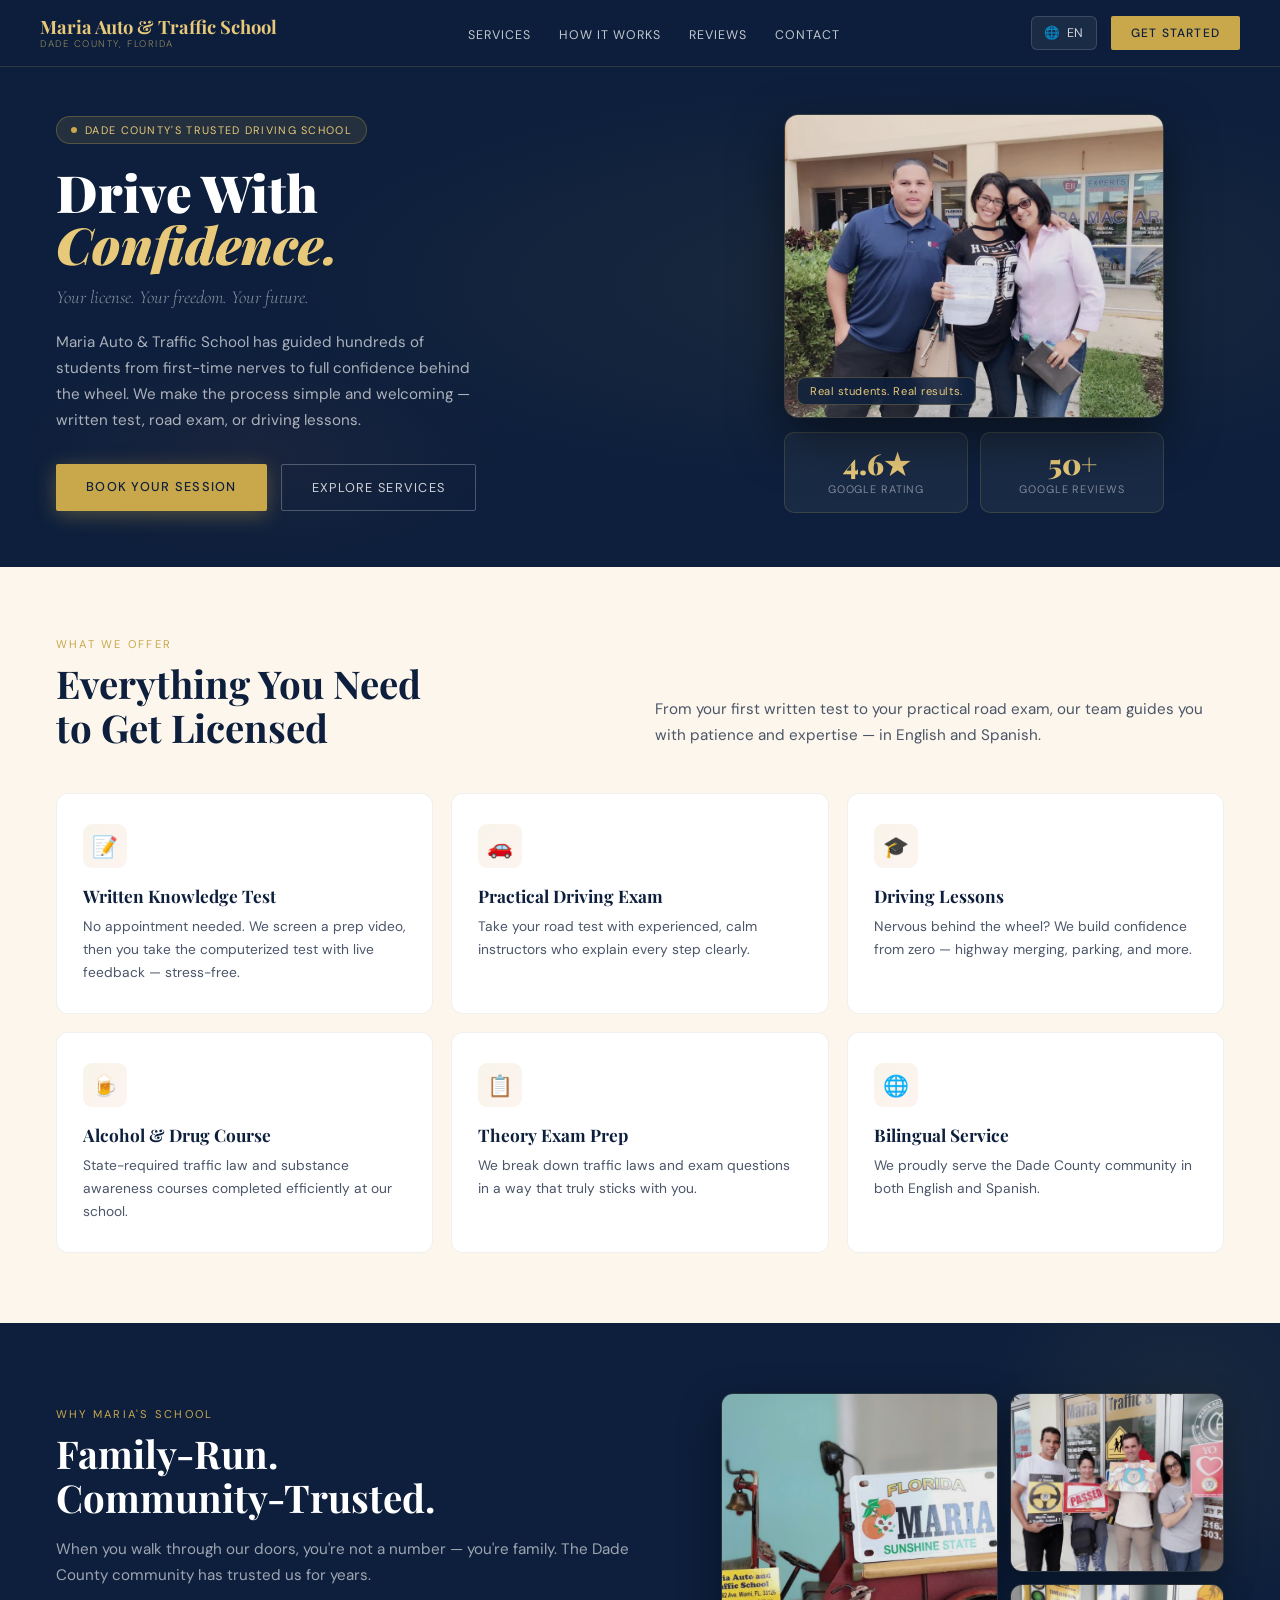
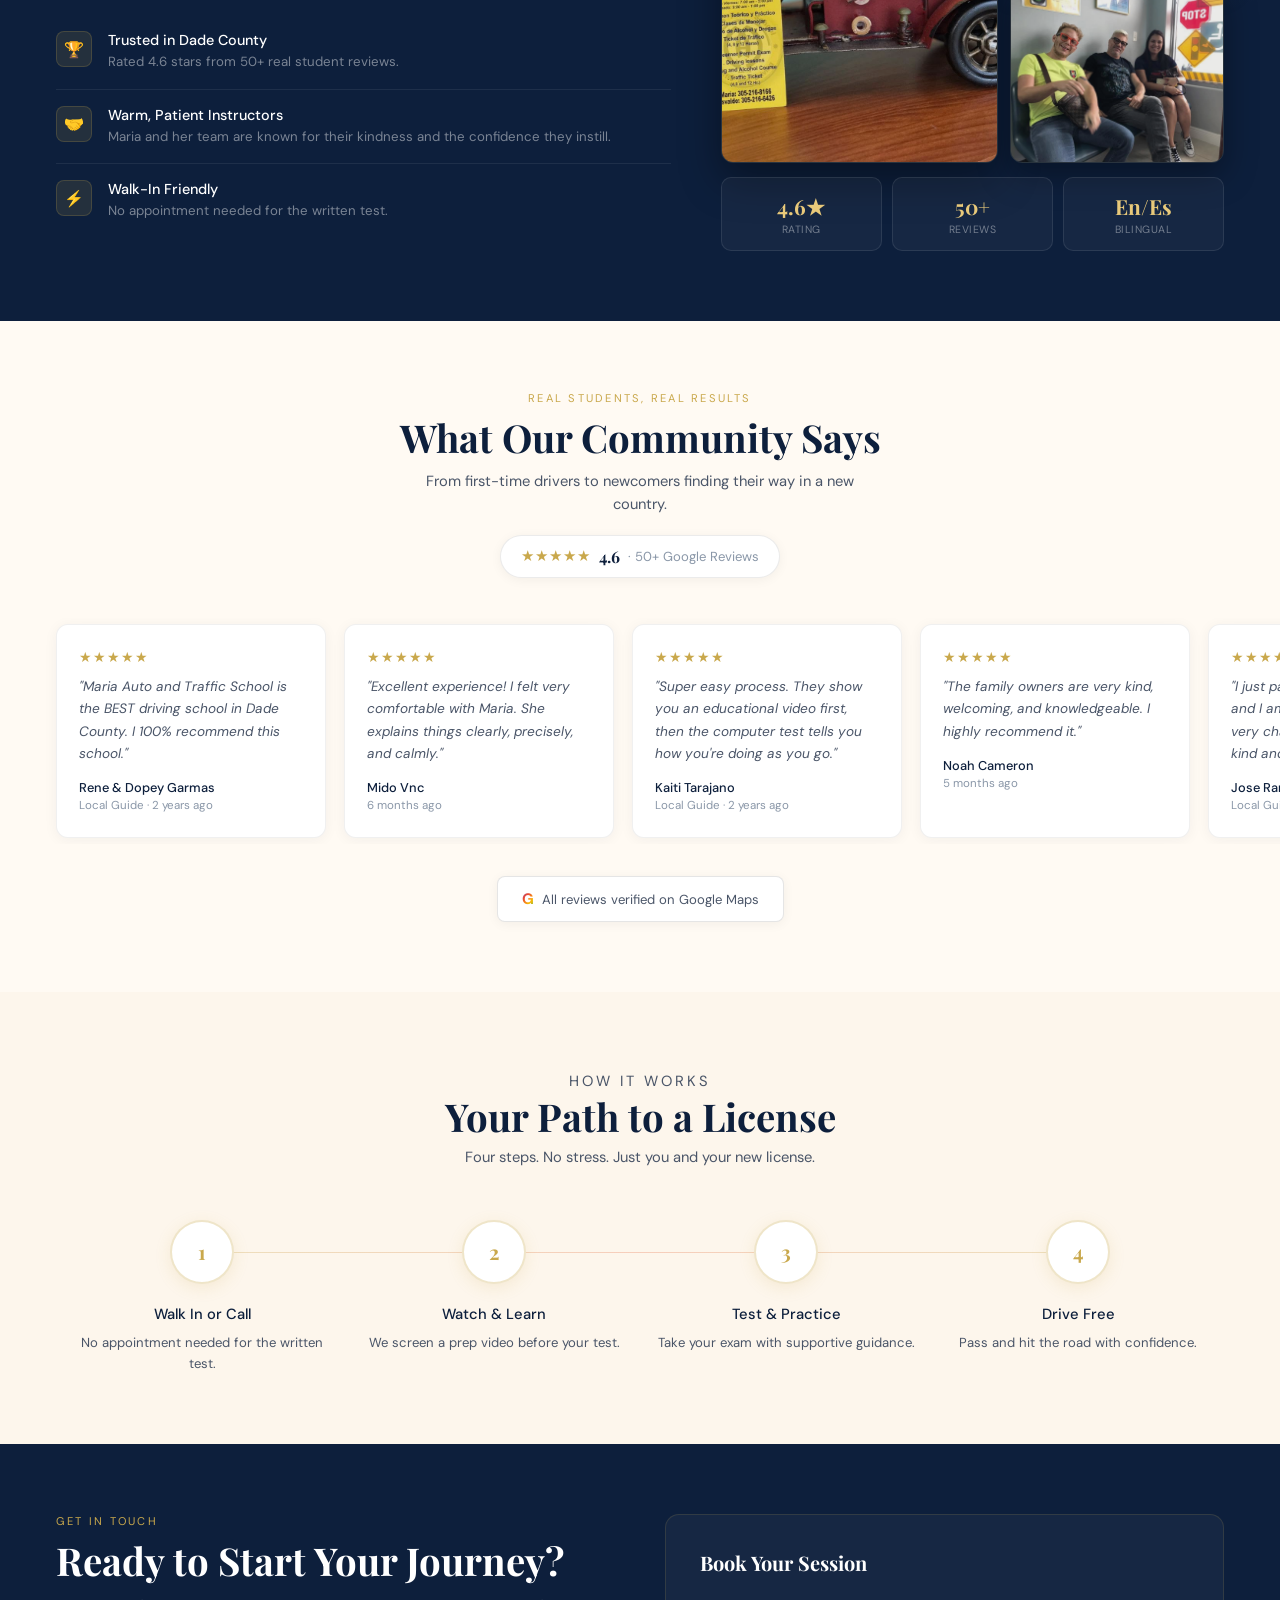
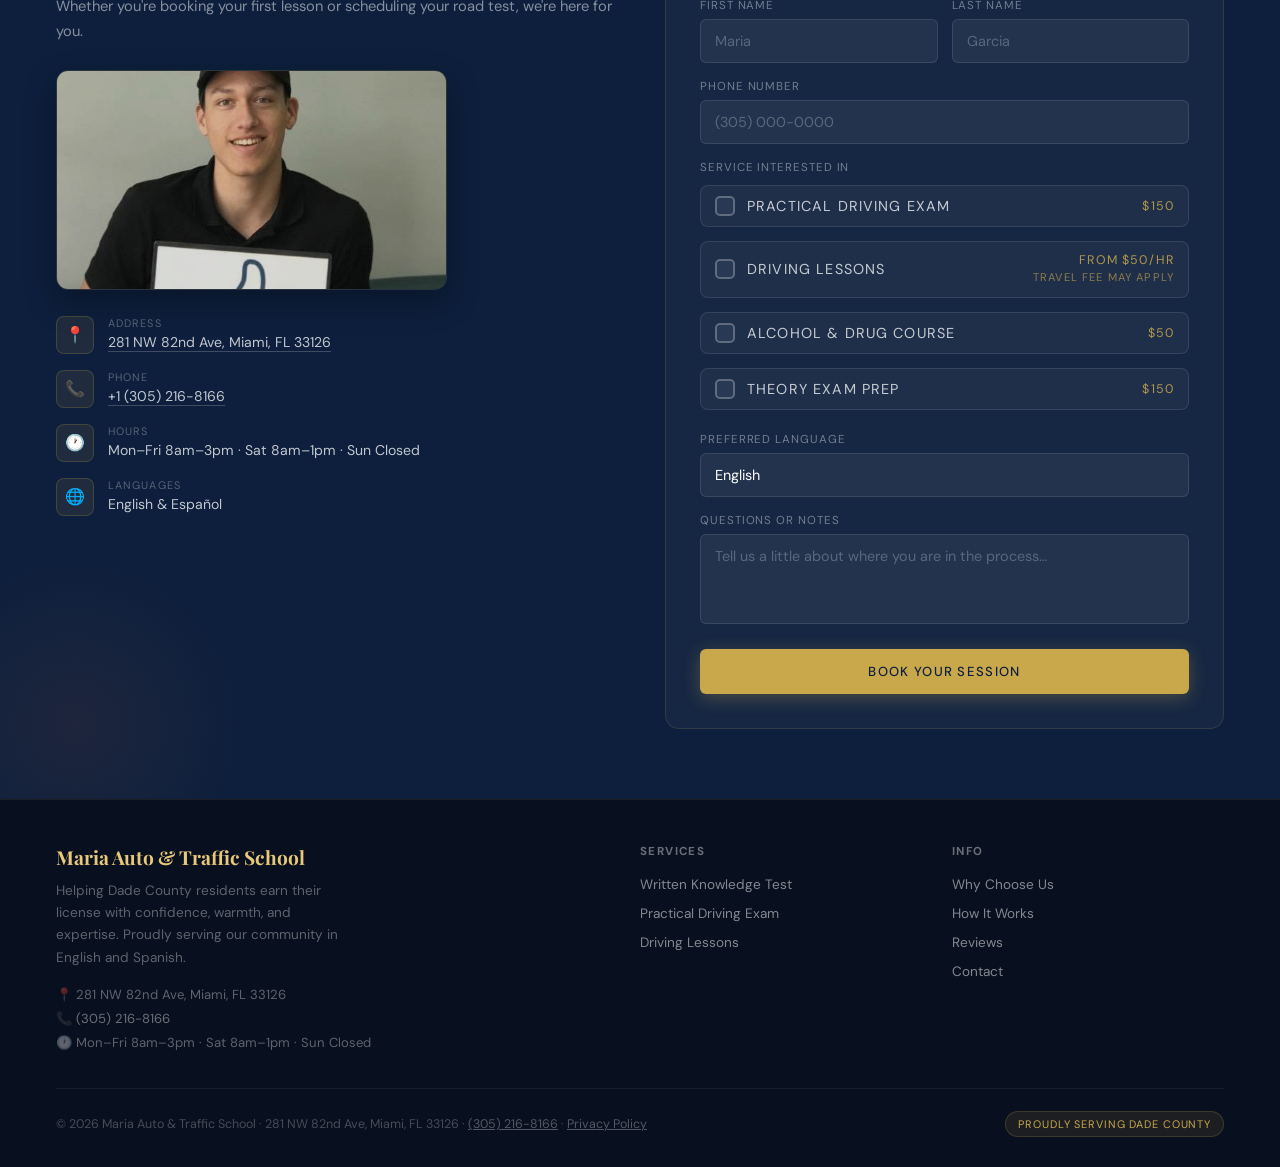
==== index.html @ f399d69a "Implement checkbox selection for services in booking form Added a checkbox group for service selecti" ====
<!DOCTYPE html>
<html lang="en" id="html-root">
<head>
<meta charset="UTF-8">
<meta name="viewport" content="width=device-width, initial-scale=1.0">
<title>Maria Auto & Traffic School — Dade County's Trusted Driving School</title>

<meta name="description" content="Maria Auto & Traffic School — Miami-Dade's trusted driving school. Written tests, road exams, and driving lessons in English and Spanish. Walk-ins welcome.">
<meta name="robots" content="index, follow">
<link rel="canonical" href="https://mariaautoschool.netlify.app/">
<meta property="og:type" content="website">
<meta property="og:title" content="Maria Auto & Traffic School">
<meta property="og:description" content="Miami-Dade's trusted driving school. Written tests, road exams & driving lessons in English and Spanish.">

<link rel="preconnect" href="https://fonts.googleapis.com">
<link href="https://fonts.googleapis.com/css2?family=Playfair+Display:ital,wght@0,400;0,700;0,900;1,400;1,700&family=DM+Sans:wght@300;400;500&family=Cormorant+Garamond:ital,wght@0,300;1,300;1,600&display=swap" rel="stylesheet">
<style>
  :root {
    --navy: #0d1f3c;
    --navy-mid: #162d52;
    --gold: #c9a84c;
    --gold-light: #e8c97a;
    --coral: #e8704a;
    --cream: #fdf6ec;
    --warm-white: #fffaf3;
    --text-dark: #0d1f3c;
    --text-mid: #4a5568;
    --text-light: #8a97a8;
  }
  *, *::before, *::after { box-sizing: border-box; margin: 0; padding: 0; }
  html { scroll-behavior: smooth; }
  body { font-family: 'DM Sans', sans-serif; background: var(--warm-white); color: var(--text-dark); overflow-x: hidden; }

  /* ── NAV ── */
  nav {
    position: fixed; top: 0; left: 0; right: 0; z-index: 100;
    display: flex; align-items: center; justify-content: space-between; gap: 20px;
    padding: 16px 40px;
    background: rgba(13,31,60,0.96);
    backdrop-filter: blur(12px);
    border-bottom: 1px solid rgba(201,168,76,0.2);
  }
  .nav-logo { font-family: 'Playfair Display', serif; font-size: 1.15rem; font-weight: 700; color: var(--gold-light); line-height: 1.2; white-space: nowrap; }
  .nav-logo span { display: block; font-size: 0.6rem; font-weight: 300; letter-spacing: 0.16em; text-transform: uppercase; color: rgba(232,201,122,0.6); font-family: 'DM Sans', sans-serif; }
  .nav-links { display: flex; gap: 28px; list-style: none; flex: 1; justify-content: center; }
  .nav-links a { color: rgba(255,255,255,0.75); text-decoration: none; font-size: 0.78rem; letter-spacing: 0.08em; text-transform: uppercase; transition: color 0.2s; }
  .nav-links a:hover { color: var(--gold-light); }
  .nav-right { display: flex; align-items: center; gap: 14px; }
  .lang-switch { position: relative; }
  .lang-btn {
    display: flex; align-items: center; gap: 6px;
    background: rgba(255,255,255,0.06); border: 1px solid rgba(255,255,255,0.15);
    color: rgba(255,255,255,0.8); padding: 8px 12px; border-radius: 6px;
    font-size: 0.78rem; letter-spacing: 0.05em; cursor: pointer;
    font-family: 'DM Sans', sans-serif;
  }
  .lang-btn:hover { border-color: var(--gold); }
  .lang-menu {
    display: none; position: absolute; top: calc(100% + 8px); right: 0;
    background: var(--navy-mid); border: 1px solid rgba(201,168,76,0.25);
    border-radius: 8px; overflow: hidden; min-width: 140px;
    box-shadow: 0 12px 32px rgba(0,0,0,0.4);
  }
  .lang-menu.open { display: block; }
  .lang-option {
    display: block; width: 100%; text-align: left; padding: 10px 16px;
    background: none; border: none; color: rgba(255,255,255,0.75);
    font-size: 0.82rem; cursor: pointer; font-family: 'DM Sans', sans-serif;
  }
  .lang-option:hover { background: rgba(201,168,76,0.12); color: var(--gold-light); }
  .lang-option.active { color: var(--gold-light); background: rgba(201,168,76,0.08); }
  .nav-cta {
    background: var(--gold); color: var(--navy);
    padding: 9px 20px; border-radius: 2px;
    font-size: 0.75rem; font-weight: 500; letter-spacing: 0.1em; text-transform: uppercase;
    text-decoration: none; transition: background 0.2s, transform 0.15s; white-space: nowrap;
  }
  .nav-cta:hover { background: var(--gold-light); transform: translateY(-1px); }
  .nav-hamburger { display: none; flex-direction: column; gap: 5px; background: none; border: none; cursor: pointer; padding: 4px; }
  .nav-hamburger span { display: block; width: 22px; height: 2px; background: rgba(255,255,255,0.8); border-radius: 2px; transition: all 0.3s; }
  .nav-hamburger.open span:nth-child(1) { transform: translateY(7px) rotate(45deg); }
  .nav-hamburger.open span:nth-child(2) { opacity: 0; }
  .nav-hamburger.open span:nth-child(3) { transform: translateY(-7px) rotate(-45deg); }

  .mobile-menu {
    display: none; position: fixed; top: 60px; left: 0; right: 0; z-index: 99;
    background: rgba(13,31,60,0.98); backdrop-filter: blur(16px);
    border-bottom: 1px solid rgba(201,168,76,0.15);
    padding: 20px 24px 26px; flex-direction: column;
  }
  .mobile-menu.open { display: flex; }
  .mobile-menu a { color: rgba(255,255,255,0.75); text-decoration: none; font-size: 1rem; padding: 14px 0; border-bottom: 1px solid rgba(255,255,255,0.07); }
  .mobile-menu a:last-of-type { border-bottom: none; }
  .mobile-lang { display: flex; gap: 10px; margin-top: 16px; }
  .mobile-lang button {
    flex: 1; padding: 10px; background: rgba(255,255,255,0.06); border: 1px solid rgba(255,255,255,0.15);
    color: rgba(255,255,255,0.75); border-radius: 6px; font-size: 0.82rem; cursor: pointer;
  }
  .mobile-lang button.active { color: var(--gold-light); border-color: var(--gold); }

  /* ── SHARED ── */
  .section-label { font-size: 0.7rem; letter-spacing: 0.2em; text-transform: uppercase; color: var(--gold); margin-bottom: 10px; }
  .section-title { font-family: 'Playfair Display', serif; font-size: clamp(1.7rem, 3vw, 2.5rem); font-weight: 700; line-height: 1.15; color: var(--text-dark); }

  /* ── HERO ── */
  .hero {
    background: var(--navy); display: grid; grid-template-columns: 1.1fr 0.9fr;
    position: relative; overflow: hidden; padding-top: 60px;
  }
  .hero-bg-texture { position: absolute; inset: 0; background-image: radial-gradient(ellipse 80% 60% at 70% 50%, rgba(201,168,76,0.08) 0%, transparent 60%), radial-gradient(ellipse 40% 40% at 20% 80%, rgba(232,112,74,0.06) 0%, transparent 50%); pointer-events: none; }
  .hero-left { display: flex; flex-direction: column; justify-content: center; padding: 56px 40px 56px 56px; position: relative; z-index: 2; }
  .hero-badge { display: inline-flex; align-items: center; gap: 8px; background: rgba(201,168,76,0.12); border: 1px solid rgba(201,168,76,0.3); padding: 6px 14px; border-radius: 100px; margin-bottom: 22px; width: fit-content; }
  .hero-badge-dot { width: 6px; height: 6px; border-radius: 50%; background: var(--gold); animation: pulse 2s infinite; }
  @keyframes pulse { 0%,100%{opacity:1;transform:scale(1)} 50%{opacity:0.5;transform:scale(1.3)} }
  .hero-badge span { font-size: 0.68rem; letter-spacing: 0.12em; text-transform: uppercase; color: var(--gold-light); }
  .hero-headline { font-family: 'Playfair Display', serif; font-size: clamp(2.3rem, 4vw, 3.8rem); font-weight: 900; line-height: 1.02; color: #fff; margin-bottom: 6px; }
  .hero-headline em { font-style: italic; color: var(--gold-light); display: block; }
  .hero-sub { font-family: 'Cormorant Garamond', serif; font-size: 1.15rem; font-weight: 300; font-style: italic; color: rgba(255,255,255,0.5); margin: 10px 0 22px; }
  .hero-body { color: rgba(255,255,255,0.65); font-size: 0.95rem; line-height: 1.7; max-width: 420px; margin-bottom: 30px; }
  .hero-actions { display: flex; gap: 14px; flex-wrap: wrap; }
  .btn-primary { background: var(--gold); color: var(--navy); padding: 14px 30px; border-radius: 2px; font-size: 0.8rem; font-weight: 500; letter-spacing: 0.1em; text-transform: uppercase; text-decoration: none; transition: all 0.2s; box-shadow: 0 4px 20px rgba(201,168,76,0.35); }
  .btn-primary:hover { background: var(--gold-light); transform: translateY(-2px); }
  .btn-secondary { border: 1px solid rgba(255,255,255,0.25); color: rgba(255,255,255,0.8); padding: 14px 30px; border-radius: 2px; font-size: 0.8rem; letter-spacing: 0.1em; text-transform: uppercase; text-decoration: none; transition: all 0.2s; }
  .btn-secondary:hover { border-color: var(--gold); color: var(--gold-light); }
  .hero-right { display: flex; align-items: center; justify-content: center; position: relative; z-index: 2; padding: 40px 56px 40px 20px; }
  .hero-photo-wrap { width: 100%; max-width: 380px; display: flex; flex-direction: column; gap: 14px; }
  .hero-photo { position: relative; border-radius: 14px; overflow: hidden; box-shadow: 0 20px 50px rgba(0,0,0,0.5); border: 1px solid rgba(201,168,76,0.2); aspect-ratio: 5/4; }
  .hero-photo img { width: 100%; height: 100%; object-fit: cover; display: block; filter: brightness(0.9) saturate(0.92); }
  .hero-photo-badge { position: absolute; bottom: 12px; left: 12px; background: rgba(13,31,60,0.85); backdrop-filter: blur(8px); border: 1px solid rgba(201,168,76,0.3); padding: 6px 12px; border-radius: 8px; font-size: 0.7rem; color: var(--gold-light); letter-spacing: 0.05em; }
  .hero-stats-row { display: grid; grid-template-columns: 1fr 1fr; gap: 12px; }
  .hero-stat-card { background: rgba(255,255,255,0.05); border: 1px solid rgba(201,168,76,0.2); border-radius: 10px; padding: 16px 18px; text-align: center; }
  .stat-number { font-family: 'Playfair Display', serif; font-size: 1.8rem; font-weight: 900; color: var(--gold-light); line-height: 1; }
  .stat-label { font-size: 0.68rem; letter-spacing: 0.08em; text-transform: uppercase; color: rgba(255,255,255,0.45); margin-top: 4px; }

  /* ── SERVICES ── */
  .services { padding: 70px 56px; background: var(--cream); }
  .services-header { display: grid; grid-template-columns: 1fr 1fr; gap: 30px; margin-bottom: 44px; align-items: end; }
  .services-desc { color: var(--text-mid); font-size: 0.95rem; line-height: 1.7; }
  .services-grid { display: grid; grid-template-columns: repeat(3, 1fr); gap: 18px; }
  .service-card { background: #fff; border-radius: 12px; padding: 30px 26px; border: 1px solid rgba(0,0,0,0.06); transition: all 0.3s; position: relative; overflow: hidden; }
  .service-card::before { content: ''; position: absolute; bottom: 0; left: 0; right: 0; height: 3px; background: linear-gradient(90deg, var(--gold), var(--coral)); transform: scaleX(0); transform-origin: left; transition: transform 0.3s; }
  .service-card:hover { transform: translateY(-4px); box-shadow: 0 16px 40px rgba(13,31,60,0.1); }
  .service-card:hover::before { transform: scaleX(1); }
  .service-icon { width: 44px; height: 44px; border-radius: 9px; background: linear-gradient(135deg, rgba(201,168,76,0.12), rgba(232,112,74,0.08)); display: flex; align-items: center; justify-content: center; font-size: 1.3rem; margin-bottom: 16px; }
  .service-name { font-family: 'Playfair Display', serif; font-size: 1.08rem; font-weight: 700; margin-bottom: 8px; color: var(--navy); }
  .service-desc { font-size: 0.86rem; line-height: 1.65; color: var(--text-mid); }

  /* ── WHY US ── */
  .why { padding: 70px 56px; background: var(--navy); display: grid; grid-template-columns: 1.1fr 0.9fr; gap: 50px; align-items: center; position: relative; overflow: hidden; }
  .why::before { content: ''; position: absolute; right: -100px; top: -100px; width: 400px; height: 400px; border-radius: 50%; background: radial-gradient(circle, rgba(201,168,76,0.08) 0%, transparent 70%); pointer-events: none; }
  .why .section-title { color: #fff; }
  .why-body { color: rgba(255,255,255,0.6); font-size: 0.95rem; line-height: 1.7; margin: 18px 0 26px; }
  .why-features { display: flex; flex-direction: column; }
  .why-feature { display: flex; gap: 16px; align-items: flex-start; padding: 16px 0; border-bottom: 1px solid rgba(255,255,255,0.07); }
  .why-feature:last-child { border-bottom: none; }
  .why-feature-icon { width: 36px; height: 36px; border-radius: 8px; background: rgba(201,168,76,0.12); border: 1px solid rgba(201,168,76,0.2); display: flex; align-items: center; justify-content: center; font-size: 1rem; flex-shrink: 0; }
  .why-feature-text h4 { color: #fff; font-size: 0.9rem; font-weight: 500; margin-bottom: 3px; }
  .why-feature-text p { color: rgba(255,255,255,0.45); font-size: 0.83rem; line-height: 1.55; }
  .why-right { display: flex; flex-direction: column; gap: 14px; }
  .why-photo-grid { display: grid; grid-template-columns: 1.3fr 1fr; gap: 12px; }
  .why-photo-main { border-radius: 12px; overflow: hidden; box-shadow: 0 16px 40px rgba(0,0,0,0.4); border: 1px solid rgba(201,168,76,0.15); aspect-ratio: 3/4; }
  .why-photo-side { display: flex; flex-direction: column; gap: 12px; }
  .why-photo-small { border-radius: 12px; overflow: hidden; box-shadow: 0 12px 32px rgba(0,0,0,0.35); border: 1px solid rgba(201,168,76,0.15); aspect-ratio: 4/3; flex: 1; }
  .why-photo-main img, .why-photo-small img { width: 100%; height: 100%; object-fit: cover; display: block; filter: brightness(0.92) saturate(0.88); }
  .why-mini-stats { display: grid; grid-template-columns: repeat(3, 1fr); gap: 10px; }
  .why-mini { background: rgba(255,255,255,0.04); border: 1px solid rgba(255,255,255,0.09); border-radius: 10px; padding: 14px 10px; text-align: center; }
  .why-mini-num { font-family: 'Playfair Display', serif; font-size: 1.3rem; font-weight: 700; color: var(--gold-light); }
  .why-mini-label { color: rgba(255,255,255,0.4); font-size: 0.66rem; letter-spacing: 0.05em; text-transform: uppercase; margin-top: 3px; }

  /* ── REVIEWS ── */
  .reviews { padding: 70px 0; background: var(--warm-white); overflow: hidden; }
  .reviews-header { text-align: center; margin-bottom: 40px; padding: 0 56px; }
  .reviews-header .section-title { margin-bottom: 10px; }
  .reviews-sub { color: var(--text-mid); font-size: 0.92rem; max-width: 480px; margin: 0 auto; line-height: 1.6; }
  .reviews-rating-badge { display: inline-flex; align-items: center; gap: 8px; background: #fff; border: 1px solid rgba(0,0,0,0.08); padding: 10px 20px; border-radius: 100px; margin-top: 18px; box-shadow: 0 2px 12px rgba(0,0,0,0.05); }
  .reviews-rating-badge .stars { color: var(--gold); font-size: 0.95rem; letter-spacing: 1px; }
  .reviews-rating-badge .num { font-family: 'Playfair Display', serif; font-weight: 700; color: var(--navy); font-size: 1rem; }
  .reviews-rating-badge .count { color: var(--text-light); font-size: 0.82rem; }
  .reviews-track-wrap { overflow: hidden; }
  .reviews-track { display: flex; gap: 18px; animation: scroll-left 42s linear infinite; width: max-content; padding: 6px 56px; }
  .reviews-track:hover { animation-play-state: paused; }
  @keyframes scroll-left { 0% { transform: translateX(0); } 100% { transform: translateX(-50%); } }
  .review-card { background: #fff; border-radius: 12px; padding: 24px 22px; width: 270px; flex-shrink: 0; border: 1px solid rgba(0,0,0,0.06); box-shadow: 0 2px 14px rgba(13,31,60,0.05); }
  .review-stars { color: var(--gold); font-size: 0.85rem; margin-bottom: 10px; letter-spacing: 1px; }
  .review-text { font-size: 0.85rem; line-height: 1.65; color: var(--text-mid); margin-bottom: 14px; font-style: italic; }
  .review-author { font-size: 0.8rem; font-weight: 500; color: var(--navy); }
  .review-time { font-size: 0.72rem; color: var(--text-light); margin-top: 2px; }
  .google-badge { display: flex; align-items: center; gap: 8px; background: #fff; border: 1px solid rgba(0,0,0,0.1); padding: 12px 24px; border-radius: 8px; font-size: 0.82rem; color: var(--text-mid); box-shadow: 0 2px 12px rgba(0,0,0,0.05); width: fit-content; margin: 32px auto 0; }
  .g-logo { font-weight: 700; font-size: 0.95rem; background: linear-gradient(135deg, #4285F4, #EA4335, #FBBC05, #34A853); -webkit-background-clip: text; -webkit-text-fill-color: transparent; }

  /* ── PROCESS ── */
  .process { padding: 70px 56px; background: var(--cream); }
  .process-header { text-align: center; margin-bottom: 50px; }
  .process-header p { color: var(--text-mid); font-size: 0.92rem; max-width: 440px; margin: 8px auto 0; line-height: 1.6; }
  .process-steps { display: grid; grid-template-columns: repeat(4, 1fr); position: relative; }
  .process-steps::before { content: ''; position: absolute; top: 32px; left: 12.5%; right: 12.5%; height: 1px; background: linear-gradient(90deg, var(--gold), var(--coral), var(--gold)); opacity: 0.3; }
  .process-step { text-align: center; padding: 0 16px; }
  .step-num { width: 64px; height: 64px; border-radius: 50%; background: #fff; border: 2px solid rgba(201,168,76,0.3); display: flex; align-items: center; justify-content: center; margin: 0 auto 20px; font-family: 'Playfair Display', serif; font-size: 1.25rem; font-weight: 700; color: var(--gold); position: relative; z-index: 1; box-shadow: 0 4px 16px rgba(201,168,76,0.15); }
  .step-title { font-size: 0.92rem; font-weight: 500; color: var(--navy); margin-bottom: 8px; }
  .step-desc { font-size: 0.82rem; color: var(--text-mid); line-height: 1.6; }

  /* ── CONTACT ── */
  .contact { padding: 70px 56px; background: var(--navy); display: grid; grid-template-columns: 1fr 1fr; gap: 50px; align-items: start; position: relative; overflow: hidden; }
  .contact::after { content: ''; position: absolute; left: -100px; bottom: -100px; width: 350px; height: 350px; border-radius: 50%; background: radial-gradient(circle, rgba(232,112,74,0.08) 0%, transparent 70%); pointer-events: none; }
  .contact .section-title { color: #fff; margin-bottom: 12px; }
  .contact-body { color: rgba(255,255,255,0.5); font-size: 0.92rem; line-height: 1.7; margin-bottom: 26px; }
  .contact-storefront { border-radius: 12px; overflow: hidden; margin-bottom: 26px; box-shadow: 0 12px 32px rgba(0,0,0,0.3); border: 1px solid rgba(201,168,76,0.15); aspect-ratio: 16/9; max-height: 220px; }
  .contact-storefront img { width: 100%; height: 100%; object-fit: cover; display: block; filter: brightness(0.85) saturate(0.85); }
  .contact-info { display: flex; flex-direction: column; gap: 16px; }
  .contact-item { display: flex; gap: 14px; align-items: center; }
  .contact-icon { width: 38px; height: 38px; border-radius: 8px; background: rgba(201,168,76,0.1); border: 1px solid rgba(201,168,76,0.2); display: flex; align-items: center; justify-content: center; font-size: 1rem; flex-shrink: 0; }
  .contact-item-text { color: rgba(255,255,255,0.75); font-size: 0.88rem; line-height: 1.5; }
  .contact-item-text a { color: inherit; text-decoration: none; border-bottom: 1px solid rgba(255,255,255,0.2); }
  .contact-item-label { font-size: 0.68rem; letter-spacing: 0.1em; text-transform: uppercase; color: rgba(255,255,255,0.3); margin-bottom: 2px; }
  .contact-form { background: rgba(255,255,255,0.04); border: 1px solid rgba(201,168,76,0.15); border-radius: 14px; padding: 34px; }
  .contact-form h3 { font-family: 'Playfair Display', serif; font-size: 1.25rem; color: #fff; margin-bottom: 22px; }
  .form-group { margin-bottom: 16px; }
  .form-group label { display: block; font-size: 0.72rem; letter-spacing: 0.08em; text-transform: uppercase; color: rgba(255,255,255,0.4); margin-bottom: 6px; }
  .form-group input, .form-group select, .form-group textarea { width: 100%; background: rgba(255,255,255,0.06); border: 1px solid rgba(255,255,255,0.1); border-radius: 6px; padding: 12px 14px; color: #fff; font-family: 'DM Sans', sans-serif; font-size: 0.9rem; outline: none; transition: border-color 0.2s; -webkit-appearance: none; appearance: none; }
  .form-group select option { background: var(--navy-mid); color: #fff; }
  .form-group input:focus, .form-group select:focus, .form-group textarea:focus { border-color: rgba(201,168,76,0.4); }
  .form-group input::placeholder, .form-group textarea::placeholder { color: rgba(255,255,255,0.25); }
  .form-group textarea { height: 90px; resize: none; }
  .checkbox-group { display: flex; flex-direction: column; gap: 8px; }
  .checkbox-item { position: relative; }
  .checkbox-item input[type="checkbox"] { position: absolute; opacity: 0; width: 0; height: 0; }
  .checkbox-item label {
    display: flex; align-items: center; gap: 12px;
    cursor: pointer; font-size: 0.9rem; color: rgba(255,255,255,0.75);
    padding: 10px 14px; border-radius: 8px;
    border: 1px solid rgba(255,255,255,0.1);
    background: rgba(255,255,255,0.04);
    transition: all 0.2s; user-select: none;
  }
  .checkbox-item label:hover { border-color: rgba(201,168,76,0.4); background: rgba(201,168,76,0.06); color: rgba(255,255,255,0.95); }
  .checkbox-item input[type="checkbox"]:checked + label {
    border-color: var(--gold); background: rgba(201,168,76,0.12); color: #fff;
  }
  .checkbox-box {
    width: 20px; height: 20px; border-radius: 5px; flex-shrink: 0;
    border: 2px solid rgba(255,255,255,0.25);
    background: rgba(255,255,255,0.05);
    display: flex; align-items: center; justify-content: center;
    transition: all 0.2s; font-size: 0.75rem;
  }
  .checkbox-item label:hover .checkbox-box { border-color: var(--gold); }
  .checkbox-item input[type="checkbox"]:checked + label .checkbox-box {
    background: var(--gold); border-color: var(--gold); color: var(--navy);
  }
  .checkbox-item input[type="checkbox"]:checked + label .checkbox-box::after { content: '✓'; font-weight: 700; }
  .form-row { display: grid; grid-template-columns: 1fr 1fr; gap: 14px; }
  .btn-submit { width: 100%; padding: 14px; background: var(--gold); color: var(--navy); border: none; border-radius: 6px; font-family: 'DM Sans', sans-serif; font-size: 0.82rem; font-weight: 500; letter-spacing: 0.1em; text-transform: uppercase; cursor: pointer; transition: all 0.2s; box-shadow: 0 4px 18px rgba(201,168,76,0.3); margin-top: 4px; }
  .btn-submit:hover { background: var(--gold-light); transform: translateY(-1px); }
  .btn-submit:disabled { opacity: 0.7; cursor: default; transform: none; }
  .form-success { display: none; text-align: center; padding: 30px 16px; }
  .form-success-icon { width: 56px; height: 56px; border-radius: 50%; background: rgba(76,175,122,0.15); border: 2px solid rgba(76,175,122,0.4); display: flex; align-items: center; justify-content: center; font-size: 1.6rem; margin: 0 auto 16px; }
  .form-success h4 { font-family: 'Playfair Display', serif; font-size: 1.2rem; color: #fff; margin-bottom: 8px; }
  .form-success p { color: rgba(255,255,255,0.5); font-size: 0.88rem; line-height: 1.6; }

  /* ── FOOTER ── */
  footer { background: #080f1e; padding: 44px 56px 30px; border-top: 1px solid rgba(201,168,76,0.1); }
  .footer-inner { display: grid; grid-template-columns: 2fr 1fr 1fr; gap: 40px; margin-bottom: 34px; }
  .footer-brand h3 { font-family: 'Playfair Display', serif; font-size: 1.2rem; color: var(--gold-light); margin-bottom: 10px; }
  .footer-brand p { color: rgba(255,255,255,0.35); font-size: 0.85rem; line-height: 1.65; max-width: 300px; }
  .footer-contact-mini { margin-top: 14px; font-size: 0.82rem; color: rgba(255,255,255,0.35); line-height: 1.8; }
  .footer-contact-mini a { color: rgba(255,255,255,0.4); text-decoration: none; }
  .footer-col h4 { font-size: 0.72rem; letter-spacing: 0.12em; text-transform: uppercase; color: rgba(255,255,255,0.4); margin-bottom: 14px; }
  .footer-col ul { list-style: none; display: flex; flex-direction: column; gap: 8px; }
  .footer-col ul a { color: rgba(255,255,255,0.5); text-decoration: none; font-size: 0.85rem; transition: color 0.2s; }
  .footer-col ul a:hover { color: var(--gold-light); }
  .footer-bottom { border-top: 1px solid rgba(255,255,255,0.06); padding-top: 22px; display: flex; justify-content: space-between; align-items: center; flex-wrap: wrap; gap: 12px; }
  .footer-bottom p { color: rgba(255,255,255,0.25); font-size: 0.78rem; }
  .footer-bottom a { color: rgba(255,255,255,0.3); }
  .footer-dade { background: rgba(201,168,76,0.1); border: 1px solid rgba(201,168,76,0.2); padding: 5px 12px; border-radius: 100px; font-size: 0.68rem; color: var(--gold); letter-spacing: 0.08em; text-transform: uppercase; }

  /* ── ANIMATIONS ── */
  .fade-up { opacity: 0; transform: translateY(24px); transition: opacity 0.6s ease, transform 0.6s ease; }
  .fade-up.visible { opacity: 1; transform: translateY(0); }

  /* ── MODAL ── */
  .modal-overlay { display: none; position: fixed; inset: 0; z-index: 200; background: rgba(8,15,30,0.85); backdrop-filter: blur(6px); align-items: center; justify-content: center; padding: 20px; }
  .modal-overlay.open { display: flex; }
  .modal-box { background: var(--warm-white); border-radius: 16px; max-width: 700px; width: 100%; max-height: 86vh; display: flex; flex-direction: column; box-shadow: 0 32px 80px rgba(0,0,0,0.5); animation: modal-in 0.25s ease; }
  @keyframes modal-in { from { opacity: 0; transform: translateY(20px) scale(0.98); } to { opacity: 1; transform: translateY(0) scale(1); } }
  .modal-header { display: flex; align-items: center; justify-content: space-between; padding: 24px 32px 18px; border-bottom: 1px solid rgba(0,0,0,0.08); flex-shrink: 0; }
  .modal-header h2 { font-family: 'Playfair Display', serif; font-size: 1.4rem; color: var(--navy); }
  .modal-close { background: rgba(0,0,0,0.06); border: none; cursor: pointer; width: 34px; height: 34px; border-radius: 50%; font-size: 1rem; color: var(--text-mid); display: flex; align-items: center; justify-content: center; transition: background 0.2s; flex-shrink: 0; }
  .modal-close:hover { background: rgba(0,0,0,0.12); }
  .modal-body { overflow-y: auto; padding: 24px 32px 32px; }
  .modal-body .updated { color: var(--text-light); font-size: 0.8rem; margin-bottom: 22px; }
  .modal-body h3 { font-family: 'Playfair Display', serif; font-size: 1rem; color: var(--navy); margin: 22px 0 8px; }
  .modal-body h3:first-of-type { margin-top: 0; }
  .modal-body p { color: var(--text-mid); font-size: 0.9rem; line-height: 1.75; margin-bottom: 10px; }
  .modal-body ul { color: var(--text-mid); font-size: 0.9rem; line-height: 1.75; padding-left: 20px; margin-bottom: 10px; }
  .modal-body a { color: var(--gold); }

  @media (max-width: 900px) {
    nav { padding: 14px 20px; }
    .nav-links { display: none; }
    .nav-cta { display: none; }
    .nav-hamburger { display: flex; }
    .hero { grid-template-columns: 1fr; }
    .hero-left { padding: 40px 20px 30px; }
    .hero-right { padding: 0 20px 40px; }
    .hero-photo-wrap { max-width: 100%; }
    .services, .why, .reviews-header, .process, .contact, footer { padding-left: 20px; padding-right: 20px; }
    .services, .why, .process, .contact { padding-top: 50px; padding-bottom: 50px; }
    .services-header, .why, .contact { grid-template-columns: 1fr; }
    .services-grid { grid-template-columns: 1fr; }
    .why-photo-grid { grid-template-columns: 1fr; }
    .why-photo-main { aspect-ratio: 16/9; }
    .process-steps { grid-template-columns: 1fr 1fr; row-gap: 30px; }
    .process-steps::before { display: none; }
    .footer-inner { grid-template-columns: 1fr; gap: 28px; }
    .why-mini-stats { grid-template-columns: repeat(3, 1fr); }
    .form-row { grid-template-columns: 1fr; }
    .reviews-track { padding: 6px 20px; }
    .modal-header, .modal-body { padding-left: 20px; padding-right: 20px; }
  }
</style>
</head>
<body>

<!-- NAV -->
<nav>
  <div class="nav-logo">Maria Auto & Traffic School<span>Dade County, Florida</span></div>
  <ul class="nav-links">
    <li><a href="#services" data-i18n="nav.services">Services</a></li>
    <li><a href="#process" data-i18n="nav.process">How It Works</a></li>
    <li><a href="#reviews" data-i18n="nav.reviews">Reviews</a></li>
    <li><a href="#contact" data-i18n="nav.contact">Contact</a></li>
  </ul>
  <div class="nav-right">
    <div class="lang-switch">
      <button class="lang-btn" id="lang-btn">🌐 <span id="lang-btn-label">EN</span></button>
      <div class="lang-menu" id="lang-menu">
        <button class="lang-option" data-lang="en">English</button>
        <button class="lang-option" data-lang="es">Español</button>
      </div>
    </div>
    <a href="#contact" class="nav-cta" data-i18n="nav.cta">Get Started</a>
    <button class="nav-hamburger" id="hamburger" aria-label="Open menu"><span></span><span></span><span></span></button>
  </div>
</nav>

<div class="mobile-menu" id="mobile-menu">
  <a href="#services" class="mobile-link" data-i18n="nav.services">Services</a>
  <a href="#process" class="mobile-link" data-i18n="nav.process">How It Works</a>
  <a href="#reviews" class="mobile-link" data-i18n="nav.reviews">Reviews</a>
  <a href="#contact" class="mobile-link" data-i18n="nav.contact">Contact</a>
  <div class="mobile-lang">
    <button data-lang="en">English</button>
    <button data-lang="es">Español</button>
  </div>
</div>

<!-- HERO -->
<section class="hero">
  <div class="hero-bg-texture"></div>
  <div class="hero-left">
    <div class="hero-badge"><span class="hero-badge-dot"></span><span data-i18n="hero.badge">Dade County's Trusted Driving School</span></div>
    <h1 class="hero-headline" data-i18n-html="hero.headline">Drive With<em>Confidence.</em></h1>
    <p class="hero-sub" data-i18n="hero.sub">Your license. Your freedom. Your future.</p>
    <p class="hero-body" data-i18n="hero.body">Maria Auto & Traffic School has guided hundreds of students from first-time nerves to full confidence behind the wheel. We make the process simple and welcoming — written test, road exam, or driving lessons.</p>
    <div class="hero-actions">
      <a href="#contact" class="btn-primary" data-i18n="hero.cta1">Book Your Session</a>
      <a href="#services" class="btn-secondary" data-i18n="hero.cta2">Explore Services</a>
    </div>
  </div>
  <div class="hero-right">
    <div class="hero-photo-wrap">
      <div class="hero-photo">
        <img src="images/maria3.jpg" alt="Students celebrating passing their driving test outside Maria Auto & Traffic School">
        <div class="hero-photo-badge" data-i18n="hero.photoBadge">Real students. Real results.</div>
      </div>
      <div class="hero-stats-row">
        <div class="hero-stat-card">
          <div class="stat-number">4.6★</div>
          <div class="stat-label" data-i18n="hero.statRating">Google Rating</div>
        </div>
        <div class="hero-stat-card">
          <div class="stat-number">50+</div>
          <div class="stat-label" data-i18n="hero.statReviews">Google Reviews</div>
        </div>
      </div>
    </div>
  </div>
</section>

<!-- SERVICES -->
<section class="services" id="services">
  <div class="services-header">
    <div>
      <p class="section-label" data-i18n="services.label">What We Offer</p>
      <h2 class="section-title" data-i18n-html="services.title">Everything You Need<br>to Get Licensed</h2>
    </div>
    <p class="services-desc" data-i18n="services.desc">From your first written test to your practical road exam, our team guides you with patience and expertise — in English and Spanish.</p>
  </div>
  <div class="services-grid">
    <div class="service-card fade-up">
      <div class="service-icon">📝</div>
      <h3 class="service-name" data-i18n="services.s1title">Written Knowledge Test</h3>
      <p class="service-desc" data-i18n="services.s1desc">No appointment needed. We screen a prep video, then you take the computerized test with live feedback — stress-free.</p>
    </div>
    <div class="service-card fade-up">
      <div class="service-icon">🚗</div>
      <h3 class="service-name" data-i18n="services.s2title">Practical Driving Exam</h3>
      <p class="service-desc" data-i18n="services.s2desc">Take your road test with experienced, calm instructors who explain every step clearly.</p>
    </div>
    <div class="service-card fade-up">
      <div class="service-icon">🎓</div>
      <h3 class="service-name" data-i18n="services.s3title">Driving Lessons</h3>
      <p class="service-desc" data-i18n="services.s3desc">Nervous behind the wheel? We build confidence from zero — highway merging, parking, and more.</p>
    </div>
    <div class="service-card fade-up">
      <div class="service-icon">🍺</div>
      <h3 class="service-name" data-i18n="services.s4title">Alcohol & Drug Course</h3>
      <p class="service-desc" data-i18n="services.s4desc">State-required traffic law and substance awareness courses completed efficiently at our school.</p>
    </div>
    <div class="service-card fade-up">
      <div class="service-icon">📋</div>
      <h3 class="service-name" data-i18n="services.s5title">Theory Exam Prep</h3>
      <p class="service-desc" data-i18n="services.s5desc">We break down traffic laws and exam questions in a way that truly sticks with you.</p>
    </div>
    <div class="service-card fade-up">
      <div class="service-icon">🌐</div>
      <h3 class="service-name" data-i18n="services.s6title">Bilingual Service</h3>
      <p class="service-desc" data-i18n="services.s6desc">We proudly serve the Dade County community in both English and Spanish.</p>
    </div>
  </div>
</section>

<!-- WHY US -->
<section class="why" id="why">
  <div class="why-left">
    <p class="section-label" style="color:var(--gold)" data-i18n="why.label">Why Maria's School</p>
    <h2 class="section-title" style="color:#fff" data-i18n-html="why.title">Family-Run.<br>Community-Trusted.</h2>
    <p class="why-body" data-i18n="why.body">When you walk through our doors, you're not a number — you're family. The Dade County community has trusted us for years.</p>
    <div class="why-features">
      <div class="why-feature">
        <div class="why-feature-icon">🏆</div>
        <div class="why-feature-text"><h4 data-i18n="why.f1title">Trusted in Dade County</h4><p data-i18n="why.f1desc">Rated 4.6 stars from 50+ real student reviews.</p></div>
      </div>
      <div class="why-feature">
        <div class="why-feature-icon">🤝</div>
        <div class="why-feature-text"><h4 data-i18n="why.f2title">Warm, Patient Instructors</h4><p data-i18n="why.f2desc">Maria and her team are known for their kindness and the confidence they instill.</p></div>
      </div>
      <div class="why-feature">
        <div class="why-feature-icon">⚡</div>
        <div class="why-feature-text"><h4 data-i18n="why.f3title">Walk-In Friendly</h4><p data-i18n="why.f3desc">No appointment needed for the written test.</p></div>
      </div>
    </div>
  </div>
  <div class="why-right">
    <div class="why-photo-grid">
      <div class="why-photo-main"><img src="images/maria1.jpg" alt="Happy students waiting inside Maria Auto & Traffic School"></div>
      <div class="why-photo-side">
        <div class="why-photo-small"><img src="images/maria4.jpg" alt="Student holding Aprobé sign"></div>
        <div class="why-photo-small"><img src="images/maria2.jpg" alt="Students with passing certificate"></div>
      </div>
    </div>
    <div class="why-mini-stats">
      <div class="why-mini"><div class="why-mini-num">4.6★</div><div class="why-mini-label" data-i18n="why.mRating">Rating</div></div>
      <div class="why-mini"><div class="why-mini-num">50+</div><div class="why-mini-label" data-i18n="why.mReviews">Reviews</div></div>
      <div class="why-mini"><div class="why-mini-num">En/Es</div><div class="why-mini-label" data-i18n="why.mLang">Bilingual</div></div>
    </div>
  </div>
</section>

<!-- REVIEWS -->
<section class="reviews" id="reviews">
  <div class="reviews-header">
    <p class="section-label" data-i18n="reviews.label">Real Students, Real Results</p>
    <h2 class="section-title" data-i18n="reviews.title">What Our Community Says</h2>
    <p class="reviews-sub" data-i18n="reviews.sub">From first-time drivers to newcomers finding their way in a new country.</p>
    <div class="reviews-rating-badge">
      <span class="stars">★★★★★</span>
      <span class="num">4.6</span>
      <span class="count">· 50+ <span data-i18n="reviews.googleReviews">Google Reviews</span></span>
    </div>
  </div>
  <div class="reviews-track-wrap">
    <div class="reviews-track">
      <div class="review-card"><div class="review-stars">★★★★★</div><p class="review-text">"Maria Auto and Traffic School is the BEST driving school in Dade County. I 100% recommend this school."</p><div class="review-author">Rene & Dopey Garmas</div><div class="review-time">Local Guide · 2 years ago</div></div>
      <div class="review-card"><div class="review-stars">★★★★★</div><p class="review-text">"Excellent experience! I felt very comfortable with Maria. She explains things clearly, precisely, and calmly."</p><div class="review-author">Mido Vnc</div><div class="review-time">6 months ago</div></div>
      <div class="review-card"><div class="review-stars">★★★★★</div><p class="review-text">"Super easy process. They show you an educational video first, then the computer test tells you how you're doing as you go."</p><div class="review-author">Kaiti Tarajano</div><div class="review-time">Local Guide · 2 years ago</div></div>
      <div class="review-card"><div class="review-stars">★★★★★</div><p class="review-text">"The family owners are very kind, welcoming, and knowledgeable. I highly recommend it."</p><div class="review-author">Noah Cameron</div><div class="review-time">5 months ago</div></div>
      <div class="review-card"><div class="review-stars">★★★★★</div><p class="review-text">"I just passed my practical exam and I am totally delighted. María is very charming and the teacher is kind and polite."</p><div class="review-author">Jose Ramos</div><div class="review-time">Local Guide · 2 years ago</div></div>
      <div class="review-card"><div class="review-stars">★★★★★</div><p class="review-text">"I love this school. They transmit a peace that touches your heart ❤️ and they are very professional."</p><div class="review-author">Legna Arbos</div><div class="review-time">a year ago</div></div>
      <div class="review-card"><div class="review-stars">★★★★★</div><p class="review-text">"They gave me the confidence and encouragement I needed to overcome my fear of driving."</p><div class="review-author">Yasmany Salgado</div><div class="review-time">Local Guide · 2 years ago</div></div>
      <div class="review-card"><div class="review-stars">★★★★★</div><p class="review-text">"Reasonable price and quick process — much appreciated when you're from out of town."</p><div class="review-author">Leire Viana</div><div class="review-time">6 months ago</div></div>
      <div class="review-card"><div class="review-stars">★★★★★</div><p class="review-text">"Excellent teacher. She gives you confidence and motivation. Always grateful."</p><div class="review-author">Vilma Blanco</div><div class="review-time">a year ago</div></div>
      <div class="review-card"><div class="review-stars">★★★★★</div><p class="review-text">"Very satisfied with the school. Great teachers and excellent staff. I recommend it 1000%!"</p><div class="review-author">Larisa Montero</div><div class="review-time">Local Guide · a year ago</div></div>
      <!-- duplicate for seamless loop -->
      <div class="review-card"><div class="review-stars">★★★★★</div><p class="review-text">"Maria Auto and Traffic School is the BEST driving school in Dade County. I 100% recommend this school."</p><div class="review-author">Rene & Dopey Garmas</div><div class="review-time">Local Guide · 2 years ago</div></div>
      <div class="review-card"><div class="review-stars">★★★★★</div><p class="review-text">"Excellent experience! I felt very comfortable with Maria. She explains things clearly, precisely, and calmly."</p><div class="review-author">Mido Vnc</div><div class="review-time">6 months ago</div></div>
      <div class="review-card"><div class="review-stars">★★★★★</div><p class="review-text">"Super easy process. They show you an educational video first, then the computer test tells you how you're doing as you go."</p><div class="review-author">Kaiti Tarajano</div><div class="review-time">Local Guide · 2 years ago</div></div>
      <div class="review-card"><div class="review-stars">★★★★★</div><p class="review-text">"The family owners are very kind, welcoming, and knowledgeable. I highly recommend it."</p><div class="review-author">Noah Cameron</div><div class="review-time">5 months ago</div></div>
      <div class="review-card"><div class="review-stars">★★★★★</div><p class="review-text">"I just passed my practical exam and I am totally delighted. María is very charming and the teacher is kind and polite."</p><div class="review-author">Jose Ramos</div><div class="review-time">Local Guide · 2 years ago</div></div>
      <div class="review-card"><div class="review-stars">★★★★★</div><p class="review-text">"I love this school. They transmit a peace that touches your heart ❤️ and they are very professional."</p><div class="review-author">Legna Arbos</div><div class="review-time">a year ago</div></div>
      <div class="review-card"><div class="review-stars">★★★★★</div><p class="review-text">"They gave me the confidence and encouragement I needed to overcome my fear of driving."</p><div class="review-author">Yasmany Salgado</div><div class="review-time">Local Guide · 2 years ago</div></div>
      <div class="review-card"><div class="review-stars">★★★★★</div><p class="review-text">"Reasonable price and quick process — much appreciated when you're from out of town."</p><div class="review-author">Leire Viana</div><div class="review-time">6 months ago</div></div>
      <div class="review-card"><div class="review-stars">★★★★★</div><p class="review-text">"Excellent teacher. She gives you confidence and motivation. Always grateful."</p><div class="review-author">Vilma Blanco</div><div class="review-time">a year ago</div></div>
      <div class="review-card"><div class="review-stars">★★★★★</div><p class="review-text">"Very satisfied with the school. Great teachers and excellent staff. I recommend it 1000%!"</p><div class="review-author">Larisa Montero</div><div class="review-time">Local Guide · a year ago</div></div>
    </div>
  </div>
  <div style="text-align:center">
    <div class="google-badge"><span class="g-logo">G</span><span data-i18n="reviews.verified">All reviews verified on Google Maps</span></div>
  </div>
</section>

<!-- PROCESS -->
<section class="process" id="process">
  <div class="process-header">
    <p class="section-label" data-i18n="process.label">How It Works</p>
    <h2 class="section-title" data-i18n="process.title">Your Path to a License</h2>
    <p data-i18n="process.sub">Four steps. No stress. Just you and your new license.</p>
  </div>
  <div class="process-steps">
    <div class="process-step fade-up"><div class="step-num">1</div><h4 class="step-title" data-i18n="process.p1title">Walk In or Call</h4><p class="step-desc" data-i18n="process.p1desc">No appointment needed for the written test.</p></div>
    <div class="process-step fade-up"><div class="step-num">2</div><h4 class="step-title" data-i18n="process.p2title">Watch & Learn</h4><p class="step-desc" data-i18n="process.p2desc">We screen a prep video before your test.</p></div>
    <div class="process-step fade-up"><div class="step-num">3</div><h4 class="step-title" data-i18n="process.p3title">Test & Practice</h4><p class="step-desc" data-i18n="process.p3desc">Take your exam with supportive guidance.</p></div>
    <div class="process-step fade-up"><div class="step-num">4</div><h4 class="step-title" data-i18n="process.p4title">Drive Free</h4><p class="step-desc" data-i18n="process.p4desc">Pass and hit the road with confidence.</p></div>
  </div>
</section>

<!-- CONTACT -->
<section class="contact" id="contact">
  <div class="contact-left" style="position:relative;z-index:1">
    <p class="section-label" style="color:var(--gold)" data-i18n="contact.label">Get In Touch</p>
    <h2 class="section-title" data-i18n="contact.title">Ready to Start Your Journey?</h2>
    <p class="contact-body" data-i18n="contact.body">Whether you're booking your first lesson or scheduling your road test, we're here for you.</p>
    <div class="contact-storefront"><img src="images/maria5.jpg" alt="Maria Auto & Traffic School storefront at 281 NW 82nd Ave Miami"></div>
    <div class="contact-info">
      <div class="contact-item"><div class="contact-icon">📍</div><div><div class="contact-item-label" data-i18n="contact.address">Address</div><div class="contact-item-text"><a href="https://maps.google.com/?q=281+NW+82nd+Ave,+Miami,+FL+33126" target="_blank" rel="noopener">281 NW 82nd Ave, Miami, FL 33126</a></div></div></div>
      <div class="contact-item"><div class="contact-icon">📞</div><div><div class="contact-item-label" data-i18n="contact.phone">Phone</div><div class="contact-item-text"><a href="tel:+13052168166">+1 (305) 216-8166</a></div></div></div>
      <div class="contact-item"><div class="contact-icon">🕐</div><div><div class="contact-item-label" data-i18n="contact.hours">Hours</div><div class="contact-item-text" data-i18n-html="contact.hoursValue">Mon–Fri 8am–3pm · Sat 8am–1pm · Sun Closed</div></div></div>
      <div class="contact-item"><div class="contact-icon">🌐</div><div><div class="contact-item-label" data-i18n="contact.languages">Languages</div><div class="contact-item-text">English & Español</div></div></div>
    </div>
  </div>
  <div class="contact-form" style="position:relative;z-index:1">
    <h3 data-i18n="form.title">Book Your Session</h3>
    <form action="https://formspree.io/f/mrewngqb" method="POST" id="booking-form">
      <div class="form-row">
        <div class="form-group"><label data-i18n="form.first">First Name</label><input type="text" name="first_name" placeholder="Maria" required></div>
        <div class="form-group"><label data-i18n="form.last">Last Name</label><input type="text" name="last_name" placeholder="Garcia" required></div>
      </div>
      <div class="form-group"><label data-i18n="form.phone">Phone Number</label><input type="tel" name="phone" placeholder="(305) 000-0000" required></div>
      <div class="form-group">
        <label data-i18n="form.service" style="display:block;margin-bottom:10px">Service Interested In</label>
        <div class="checkbox-group">
          <div class="checkbox-item">
            <input type="checkbox" id="service2" name="services" value="Practical Driving Exam">
            <label for="service2"><span class="checkbox-box"></span><span data-i18n="form.opt2">Practical Driving Exam</span><span style="margin-left:auto;font-size:0.78rem;color:var(--gold);opacity:0.85">$150</span></label>
          </div>
          <div class="checkbox-item">
            <input type="checkbox" id="service3" name="services" value="Driving Lessons">
            <label for="service3"><span class="checkbox-box"></span><span data-i18n="form.opt3">Driving Lessons</span><span style="margin-left:auto;font-size:0.78rem;color:var(--gold);opacity:0.85;text-align:right;line-height:1.4">from $50/hr<br><span style="font-size:0.7rem;opacity:0.75">travel fee may apply</span></span></label>
          </div>
          <div class="checkbox-item">
            <input type="checkbox" id="service4" name="services" value="Alcohol & Drug Course">
            <label for="service4"><span class="checkbox-box"></span><span data-i18n="form.opt4">Alcohol & Drug Course</span><span style="margin-left:auto;font-size:0.78rem;color:var(--gold);opacity:0.85">$50</span></label>
          </div>
          <div class="checkbox-item">
            <input type="checkbox" id="service5" name="services" value="Theoretical Exam (exam prep included)">
            <label for="service5"><span class="checkbox-box"></span><span data-i18n="form.opt5">Theoretical Exam (exam prep included)</span><span style="margin-left:auto;font-size:0.78rem;color:var(--gold);opacity:0.85">$150</span></label>
          </div>
        </div>
      </div>
      <div class="form-group">
        <label data-i18n="form.lang">Preferred Language</label>
        <select name="language"><option>English</option><option>Español</option></select>
      </div>
      <div class="form-group"><label data-i18n="form.notes">Questions or Notes</label><textarea name="notes" data-i18n-placeholder="form.notesPlaceholder" placeholder="Tell us a little about where you are in the process…"></textarea></div>
      <button type="submit" class="btn-submit" id="submit-btn" data-i18n="form.submit">Book Your Session</button>
    </form>
    <div class="form-success" id="form-success">
      <div class="form-success-icon">✓</div>
      <h4 data-i18n="form.successTitle">We received your request!</h4>
      <p data-i18n="form.successBody">Maria or a team member will be in touch with you shortly.</p>
    </div>
  </div>
</section>

<!-- FOOTER -->
<footer>
  <div class="footer-inner">
    <div class="footer-brand">
      <h3>Maria Auto & Traffic School</h3>
      <p data-i18n="footer.tagline">Helping Dade County residents earn their license with confidence, warmth, and expertise. Proudly serving our community in English and Spanish.</p>
      <div class="footer-contact-mini">
        📍 281 NW 82nd Ave, Miami, FL 33126<br>
        📞 <a href="tel:+13052168166">(305) 216-8166</a><br>
        🕐 <span data-i18n-html="contact.hoursValue">Mon–Fri 8am–3pm · Sat 8am–1pm · Sun Closed</span>
      </div>
    </div>
    <div class="footer-col">
      <h4 data-i18n="footer.servicesHeader">Services</h4>
      <ul>
        <li><a href="#services" data-i18n="services.s1title">Written Test</a></li>
        <li><a href="#services" data-i18n="services.s2title">Road Exam</a></li>
        <li><a href="#services" data-i18n="services.s3title">Driving Lessons</a></li>
      </ul>
    </div>
    <div class="footer-col">
      <h4 data-i18n="footer.infoHeader">Info</h4>
      <ul>
        <li><a href="#why" data-i18n="footer.why">Why Choose Us</a></li>
        <li><a href="#process" data-i18n="nav.process">How It Works</a></li>
        <li><a href="#reviews" data-i18n="nav.reviews">Reviews</a></li>
        <li><a href="#contact" data-i18n="nav.contact">Contact</a></li>
      </ul>
    </div>
  </div>
  <div class="footer-bottom">
    <p>© <span id="footer-year">2025</span> Maria Auto & Traffic School · 281 NW 82nd Ave, Miami, FL 33126 · <a href="tel:+13052168166">(305) 216-8166</a> · <a href="#" id="privacy-link" data-i18n="footer.privacy">Privacy Policy</a></p>
    <div class="footer-dade" data-i18n="footer.badge">Proudly Serving Dade County</div>
  </div>
</footer>

<!-- PRIVACY MODAL -->
<div class="modal-overlay" id="privacy-modal" role="dialog" aria-modal="true" aria-label="Privacy Policy">
  <div class="modal-box">
    <div class="modal-header">
      <h2 data-i18n="privacy.title">Privacy Policy</h2>
      <button class="modal-close" id="modal-close" aria-label="Close">✕</button>
    </div>
    <div class="modal-body">
      <p class="updated" data-i18n="privacy.updated">Last updated: January 1, 2025</p>
      <p data-i18n="privacy.intro">Maria Auto & Traffic School ("we," "us," or "our") operates this website. This Privacy Policy explains how we collect, use, and protect the personal information you provide when you use our site or submit an inquiry through our contact form.</p>
      <h3 data-i18n="privacy.h1">1. Information We Collect</h3>
      <p data-i18n="privacy.p1">When you submit a booking inquiry, we may collect your name, phone number, service interest, preferred language, and any notes you provide. We do not collect payment information, Social Security numbers, or government ID numbers.</p>
      <h3 data-i18n="privacy.h2">2. How We Use Your Information</h3>
      <p data-i18n="privacy.p2">We use your information solely to respond to your inquiry, contact you to schedule your session, and provide the services you requested. We never sell or share your information for marketing purposes.</p>
      <h3 data-i18n="privacy.h3">3. How We Store Your Information</h3>
      <p data-i18n-html="privacy.p3">Form submissions are processed securely through Netlify Forms. Review Netlify's practices at <a href="https://www.netlify.com/privacy/" target="_blank" rel="noopener">netlify.com/privacy</a>. We delete submissions periodically once resolved.</p>
      <h3 data-i18n="privacy.h4">4. Cookies & Tracking</h3>
      <p data-i18n="privacy.p4">This site uses no cookies, analytics, or advertising technology. No browsing data is tracked.</p>
      <h3 data-i18n="privacy.h5">5. Your Rights</h3>
      <p data-i18n="privacy.p5">You may request to know, correct, or delete the information we hold about you, or opt out of future communications, by contacting us directly.</p>
      <h3 data-i18n="privacy.h6">6. Contact Us</h3>
      <p data-i18n-html="privacy.p6">Maria Auto & Traffic School · 281 NW 82nd Ave, Miami, FL 33126 · Phone: <a href="tel:+13052168166">(305) 216-8166</a></p>
    </div>
  </div>
</div>

<script>
const translations = {
  en: {
    "nav.services":"Services","nav.process":"How It Works","nav.reviews":"Reviews","nav.contact":"Contact","nav.cta":"Get Started",
    "hero.badge":"Dade County's Trusted Driving School",
    "hero.headline":"Drive With<em>Confidence.</em>",
    "hero.sub":"Your license. Your freedom. Your future.",
    "hero.body":"Maria Auto & Traffic School has guided hundreds of students from first-time nerves to full confidence behind the wheel. We make the process simple and welcoming — written test, road exam, or driving lessons.",
    "hero.cta1":"Book Your Session","hero.cta2":"Explore Services",
    "hero.photoBadge":"Real students. Real results.",
    "hero.statRating":"Google Rating","hero.statReviews":"Google Reviews",
    "services.label":"What We Offer",
    "services.title":"Everything You Need<br>to Get Licensed",
    "services.desc":"From your first written test to your practical road exam, our team guides you with patience and expertise — in English and Spanish.",
    "services.s1title":"Written Knowledge Test","services.s1desc":"No appointment needed. We screen a prep video, then you take the computerized test with live feedback — stress-free.",
    "services.s2title":"Practical Driving Exam","services.s2desc":"Take your road test with experienced, calm instructors who explain every step clearly.",
    "services.s3title":"Driving Lessons","services.s3desc":"Nervous behind the wheel? We build confidence from zero — highway merging, parking, and more.",
    "services.s4title":"Alcohol & Drug Course","services.s4desc":"State-required traffic law and substance awareness courses completed efficiently at our school.",
    "services.s5title":"Theory Exam Prep","services.s5desc":"We break down traffic laws and exam questions in a way that truly sticks with you.",
    "services.s6title":"Bilingual Service","services.s6desc":"We proudly serve the Dade County community in both English and Spanish.",
    "why.label":"Why Maria's School",
    "why.title":"Family-Run.<br>Community-Trusted.",
    "why.body":"When you walk through our doors, you're not a number — you're family. The Dade County community has trusted us for years.",
    "why.f1title":"Trusted in Dade County","why.f1desc":"Rated 4.6 stars from 50+ real student reviews.",
    "why.f2title":"Warm, Patient Instructors","why.f2desc":"Maria and her team are known for their kindness and the confidence they instill.",
    "why.f3title":"Walk-In Friendly","why.f3desc":"No appointment needed for the written test.",
    "why.mRating":"Rating","why.mReviews":"Reviews","why.mLang":"Bilingual",
    "reviews.label":"Real Students, Real Results","reviews.title":"What Our Community Says",
    "reviews.sub":"From first-time drivers to newcomers finding their way in a new country.",
    "reviews.googleReviews":"Google Reviews","reviews.verified":"All reviews verified on Google Maps",
    "process.label":"How It Works","process.title":"Your Path to a License",
    "process.sub":"Four steps. No stress. Just you and your new license.",
    "process.p1title":"Walk In or Call","process.p1desc":"No appointment needed for the written test.",
    "process.p2title":"Watch & Learn","process.p2desc":"We screen a prep video before your test.",
    "process.p3title":"Test & Practice","process.p3desc":"Take your exam with supportive guidance.",
    "process.p4title":"Drive Free","process.p4desc":"Pass and hit the road with confidence.",
    "contact.label":"Get In Touch","contact.title":"Ready to Start Your Journey?",
    "contact.body":"Whether you're booking your first lesson or scheduling your road test, we're here for you.",
    "contact.address":"Address","contact.phone":"Phone","contact.hours":"Hours",
    "contact.hoursValue":"Mon–Fri 8am–3pm · Sat 8am–1pm · Sun Closed",
    "contact.languages":"Languages",
    "form.title":"Book Your Session","form.first":"First Name","form.last":"Last Name","form.phone":"Phone Number",
    "form.service":"Service Interested In","form.serviceSelect":"Select a service…",
    "form.opt1":"Written Knowledge Test","form.opt2":"Practical Driving Exam","form.opt3":"Driving Lessons","form.opt4":"Alcohol & Drug Course","form.opt5":"Theory Exam Prep",
    "form.lang":"Preferred Language","form.notes":"Questions or Notes","form.notesPlaceholder":"Tell us a little about where you are in the process…",
    "form.submit":"Book Your Session","form.successTitle":"We received your request!","form.successBody":"Maria or a team member will be in touch with you shortly.",
    "footer.tagline":"Helping Dade County residents earn their license with confidence, warmth, and expertise. Proudly serving our community in English and Spanish.",
    "footer.servicesHeader":"Services","footer.infoHeader":"Info","footer.why":"Why Choose Us","footer.privacy":"Privacy Policy","footer.badge":"Proudly Serving Dade County",
    "privacy.title":"Privacy Policy","privacy.updated":"Last updated: January 1, 2025",
    "privacy.intro":"Maria Auto & Traffic School (\"we,\" \"us,\" or \"our\") operates this website. This Privacy Policy explains how we collect, use, and protect the personal information you provide when you use our site or submit an inquiry through our contact form.",
    "privacy.h1":"1. Information We Collect","privacy.p1":"When you submit a booking inquiry, we may collect your name, phone number, service interest, preferred language, and any notes you provide. We do not collect payment information, Social Security numbers, or government ID numbers.",
    "privacy.h2":"2. How We Use Your Information","privacy.p2":"We use your information solely to respond to your inquiry, contact you to schedule your session, and provide the services you requested. We never sell or share your information for marketing purposes.",
    "privacy.h3":"3. How We Store Your Information","privacy.p3":"Form submissions are processed securely through Netlify Forms. Review Netlify's practices at <a href=\"https://www.netlify.com/privacy/\" target=\"_blank\" rel=\"noopener\">netlify.com/privacy</a>. We delete submissions periodically once resolved.",
    "privacy.h4":"4. Cookies & Tracking","privacy.p4":"This site uses no cookies, analytics, or advertising technology. No browsing data is tracked.",
    "privacy.h5":"5. Your Rights","privacy.p5":"You may request to know, correct, or delete the information we hold about you, or opt out of future communications, by contacting us directly.",
    "privacy.h6":"6. Contact Us","privacy.p6":"Maria Auto & Traffic School · 281 NW 82nd Ave, Miami, FL 33126 · Phone: <a href=\"tel:+13052168166\">(305) 216-8166</a>"
  },
  es: {
    "nav.services":"Servicios","nav.process":"Cómo Funciona","nav.reviews":"Reseñas","nav.contact":"Contacto","nav.cta":"Empezar",
    "hero.badge":"La Autoescuela de Confianza del Condado de Dade",
    "hero.headline":"Maneja Con<em>Confianza.</em>",
    "hero.sub":"Tu licencia. Tu libertad. Tu futuro.",
    "hero.body":"Maria Auto & Traffic School ha guiado a cientos de estudiantes desde el nerviosismo inicial hasta la plena confianza al volante. Hacemos el proceso simple y acogedor — examen escrito, examen práctico o clases de manejo.",
    "hero.cta1":"Reserva Tu Cita","hero.cta2":"Ver Servicios",
    "hero.photoBadge":"Estudiantes reales. Resultados reales.",
    "hero.statRating":"Calificación en Google","hero.statReviews":"Reseñas en Google",
    "services.label":"Lo Que Ofrecemos",
    "services.title":"Todo Lo Que Necesitas<br>Para Obtener Tu Licencia",
    "services.desc":"Desde tu primer examen escrito hasta tu examen práctico de manejo, nuestro equipo te guía con paciencia y experiencia — en inglés y español.",
    "services.s1title":"Examen Teórico Escrito","services.s1desc":"No necesitas cita previa. Mostramos un video preparatorio y luego tomas el examen en computadora con retroalimentación en vivo.",
    "services.s2title":"Examen Práctico de Manejo","services.s2desc":"Toma tu examen de carretera con instructores experimentados y pacientes que explican cada paso con claridad.",
    "services.s3title":"Clases de Manejo","services.s3desc":"¿Nervioso al volante? Construimos tu confianza desde cero — autopistas, estacionamiento y más.",
    "services.s4title":"Curso de Alcohol y Drogas","services.s4desc":"Cursos requeridos por el estado sobre leyes de tránsito y conciencia de sustancias, completados eficientemente.",
    "services.s5title":"Preparación de Examen Teórico","services.s5desc":"Explicamos las leyes de tránsito y las preguntas del examen de una manera que realmente se entiende.",
    "services.s6title":"Servicio Bilingüe","services.s6desc":"Servimos con orgullo a la comunidad del Condado de Dade en inglés y español.",
    "why.label":"Por Qué Elegirnos",
    "why.title":"Negocio Familiar.<br>Confianza de la Comunidad.",
    "why.body":"Cuando entras por nuestra puerta, no eres un número — eres familia. La comunidad del Condado de Dade nos ha dado su confianza durante años.",
    "why.f1title":"Confianza en el Condado de Dade","why.f1desc":"Calificación de 4.6 estrellas de más de 50 reseñas reales de estudiantes.",
    "why.f2title":"Instructores Cálidos y Pacientes","why.f2desc":"Maria y su equipo son conocidos por su amabilidad y la confianza que inspiran.",
    "why.f3title":"Sin Cita Previa","why.f3desc":"No necesitas cita para el examen escrito.",
    "why.mRating":"Calificación","why.mReviews":"Reseñas","why.mLang":"Bilingüe",
    "reviews.label":"Estudiantes Reales, Resultados Reales","reviews.title":"Lo Que Dice Nuestra Comunidad",
    "reviews.sub":"Desde conductores primerizos hasta recién llegados encontrando su camino en un nuevo país.",
    "reviews.googleReviews":"Reseñas de Google","reviews.verified":"Todas las reseñas verificadas en Google Maps",
    "process.label":"Cómo Funciona","process.title":"Tu Camino Hacia la Licencia",
    "process.sub":"Cuatro pasos. Sin estrés. Solo tú y tu nueva licencia.",
    "process.p1title":"Ven o Llama","process.p1desc":"No necesitas cita para el examen escrito.",
    "process.p2title":"Mira y Aprende","process.p2desc":"Mostramos un video preparatorio antes de tu examen.",
    "process.p3title":"Examina y Practica","process.p3desc":"Toma tu examen con orientación de apoyo.",
    "process.p4title":"Maneja Libre","process.p4desc":"Aprueba y sal a la carretera con confianza.",
    "contact.label":"Ponte en Contacto","contact.title":"¿Listo Para Empezar Tu Camino?",
    "contact.body":"Ya sea que reserves tu primera clase o programes tu examen práctico, estamos aquí para ti.",
    "contact.address":"Dirección","contact.phone":"Teléfono","contact.hours":"Horario",
    "contact.hoursValue":"Lun–Vie 8am–3pm · Sáb 8am–1pm · Dom Cerrado",
    "contact.languages":"Idiomas",
    "form.title":"Reserva Tu Cita","form.first":"Nombre","form.last":"Apellido","form.phone":"Número de Teléfono",
    "form.service":"Servicio de Interés","form.serviceSelect":"Selecciona un servicio…",
    "form.opt1":"Examen Teórico Escrito","form.opt2":"Examen Práctico de Manejo","form.opt3":"Clases de Manejo","form.opt4":"Curso de Alcohol y Drogas","form.opt5":"Preparación de Examen Teórico",
    "form.lang":"Idioma Preferido","form.notes":"Preguntas o Notas","form.notesPlaceholder":"Cuéntanos un poco sobre en qué parte del proceso te encuentras…",
    "form.submit":"Reserva Tu Cita","form.successTitle":"¡Recibimos tu solicitud!","form.successBody":"Maria o un miembro del equipo se pondrá en contacto contigo pronto.",
    "footer.tagline":"Ayudando a los residentes del Condado de Dade a obtener su licencia con confianza, calidez y experiencia. Servimos con orgullo a nuestra comunidad en inglés y español.",
    "footer.servicesHeader":"Servicios","footer.infoHeader":"Información","footer.why":"Por Qué Elegirnos","footer.privacy":"Política de Privacidad","footer.badge":"Sirviendo con Orgullo al Condado de Dade",
    "privacy.title":"Política de Privacidad","privacy.updated":"Última actualización: 1 de enero de 2025",
    "privacy.intro":"Maria Auto & Traffic School (\"nosotros\") opera este sitio web. Esta Política de Privacidad explica cómo recopilamos, usamos y protegemos la información personal que proporcionas al usar nuestro sitio o enviar una consulta a través de nuestro formulario de contacto.",
    "privacy.h1":"1. Información Que Recopilamos","privacy.p1":"Cuando envías una solicitud de reserva, podemos recopilar tu nombre, número de teléfono, servicio de interés, idioma preferido y cualquier nota que proporciones. No recopilamos información de pago, números de Seguro Social ni identificaciones gubernamentales.",
    "privacy.h2":"2. Cómo Usamos Tu Información","privacy.p2":"Usamos tu información únicamente para responder a tu consulta, contactarte para programar tu cita y brindarte los servicios solicitados. Nunca vendemos ni compartimos tu información con fines de marketing.",
    "privacy.h3":"3. Cómo Almacenamos Tu Información","privacy.p3":"Las solicitudes se procesan de forma segura a través de Netlify Forms. Consulta las prácticas de Netlify en <a href=\"https://www.netlify.com/privacy/\" target=\"_blank\" rel=\"noopener\">netlify.com/privacy</a>. Eliminamos las solicitudes periódicamente una vez resueltas.",
    "privacy.h4":"4. Cookies y Rastreo","privacy.p4":"Este sitio no utiliza cookies, análisis ni tecnología publicitaria. No se rastrean datos de navegación.",
    "privacy.h5":"5. Tus Derechos","privacy.p5":"Puedes solicitar conocer, corregir o eliminar la información que tenemos sobre ti, o cancelar futuras comunicaciones, contactándonos directamente.",
    "privacy.h6":"6. Contáctanos","privacy.p6":"Maria Auto & Traffic School · 281 NW 82nd Ave, Miami, FL 33126 · Teléfono: <a href=\"tel:+13052168166\">(305) 216-8166</a>"
  }
};

function setLanguage(lang) {
  if (!translations[lang]) lang = 'en';
  document.getElementById('html-root').setAttribute('lang', lang);
  document.querySelectorAll('[data-i18n]').forEach(el => {
    const key = el.getAttribute('data-i18n');
    if (translations[lang][key]) el.textContent = translations[lang][key];
  });
  document.querySelectorAll('[data-i18n-html]').forEach(el => {
    const key = el.getAttribute('data-i18n-html');
    if (translations[lang][key]) el.innerHTML = translations[lang][key];
  });
  document.querySelectorAll('[data-i18n-placeholder]').forEach(el => {
    const key = el.getAttribute('data-i18n-placeholder');
    if (translations[lang][key]) el.setAttribute('placeholder', translations[lang][key]);
  });
  document.getElementById('lang-btn-label').textContent = lang.toUpperCase();
  document.querySelectorAll('.lang-option, .mobile-lang button').forEach(btn => {
    btn.classList.toggle('active', btn.getAttribute('data-lang') === lang);
  });
  try { localStorage.setItem('maria_lang', lang); } catch(e) {}
}

document.getElementById('footer-year').textContent = new Date().getFullYear();

const fadeEls = document.querySelectorAll('.fade-up');
const observer = new IntersectionObserver((entries) => {
  entries.forEach(e => { if (e.isIntersecting) e.target.classList.add('visible'); });
}, { threshold: 0.1 });
fadeEls.forEach(el => observer.observe(el));

window.addEventListener('scroll', () => {
  document.querySelector('nav').style.boxShadow = window.scrollY > 20 ? '0 4px 30px rgba(0,0,0,0.4)' : 'none';
});

const hamburger = document.getElementById('hamburger');
const mobileMenu = document.getElementById('mobile-menu');
hamburger.addEventListener('click', () => { hamburger.classList.toggle('open'); mobileMenu.classList.toggle('open'); });
document.querySelectorAll('.mobile-menu a.mobile-link').forEach(link => {
  link.addEventListener('click', () => { hamburger.classList.remove('open'); mobileMenu.classList.remove('open'); });
});

const langBtn = document.getElementById('lang-btn');
const langMenu = document.getElementById('lang-menu');
langBtn.addEventListener('click', (e) => { e.stopPropagation(); langMenu.classList.toggle('open'); });
document.addEventListener('click', () => langMenu.classList.remove('open'));
document.querySelectorAll('.lang-option').forEach(btn => {
  btn.addEventListener('click', () => { setLanguage(btn.getAttribute('data-lang')); langMenu.classList.remove('open'); });
});
document.querySelectorAll('.mobile-lang button').forEach(btn => {
  btn.addEventListener('click', () => setLanguage(btn.getAttribute('data-lang')));
});

let savedLang = 'en';
try { savedLang = localStorage.getItem('maria_lang') || 'en'; } catch(e) {}
setLanguage(savedLang);

const privacyModal = document.getElementById('privacy-modal');
document.getElementById('privacy-link').addEventListener('click', (e) => {
  e.preventDefault(); privacyModal.classList.add('open'); document.body.style.overflow = 'hidden';
});
document.getElementById('modal-close').addEventListener('click', () => {
  privacyModal.classList.remove('open'); document.body.style.overflow = '';
});
privacyModal.addEventListener('click', (e) => {
  if (e.target === privacyModal) { privacyModal.classList.remove('open'); document.body.style.overflow = ''; }
});
document.addEventListener('keydown', (e) => {
  if (e.key === 'Escape' && privacyModal.classList.contains('open')) { privacyModal.classList.remove('open'); document.body.style.overflow = ''; }
});

const bookingForm = document.getElementById('booking-form');
const formSuccess = document.getElementById('form-success');
if (bookingForm) {
  bookingForm.addEventListener('submit', function (e) {
    e.preventDefault();
    const btn = document.getElementById('submit-btn');
    btn.textContent = 'Sending…'; btn.disabled = true;
    const formData = new FormData(bookingForm);
    fetch('https://formspree.io/f/mrewngqb', {
      method: 'POST',
      body: formData,
      headers: { 'Accept': 'application/json' }
    })
      .then(res => {
        if (res.ok) {
          bookingForm.style.display = 'none';
          formSuccess.style.display = 'block';
        } else {
          throw new Error('Form error');
        }
      })
      .catch(() => {
        btn.textContent = 'Something went wrong — please call us';
        btn.style.background = 'rgba(232,112,74,0.8)'; btn.disabled = false;
        setTimeout(() => { btn.textContent = 'Book Your Session'; btn.style.background = ''; }, 5000);
      });
  });
}
</script>
</body>
</html>
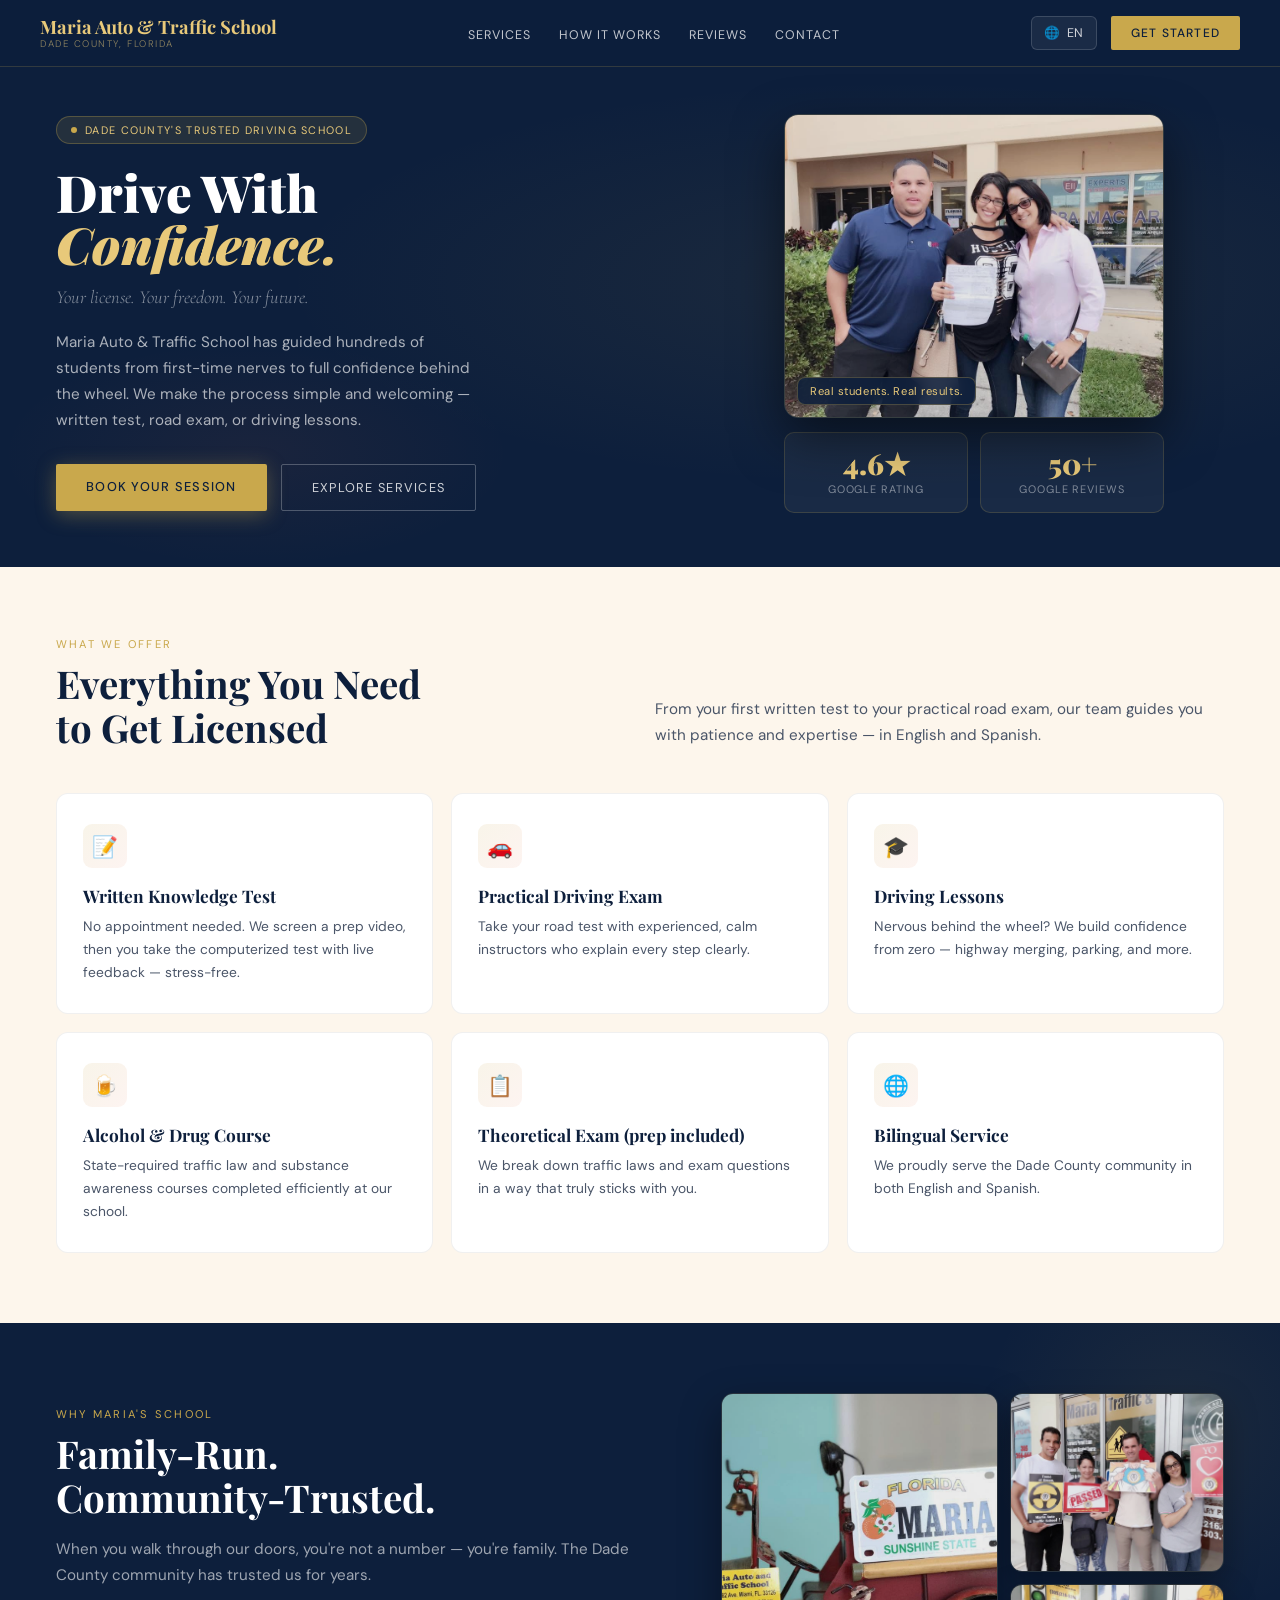
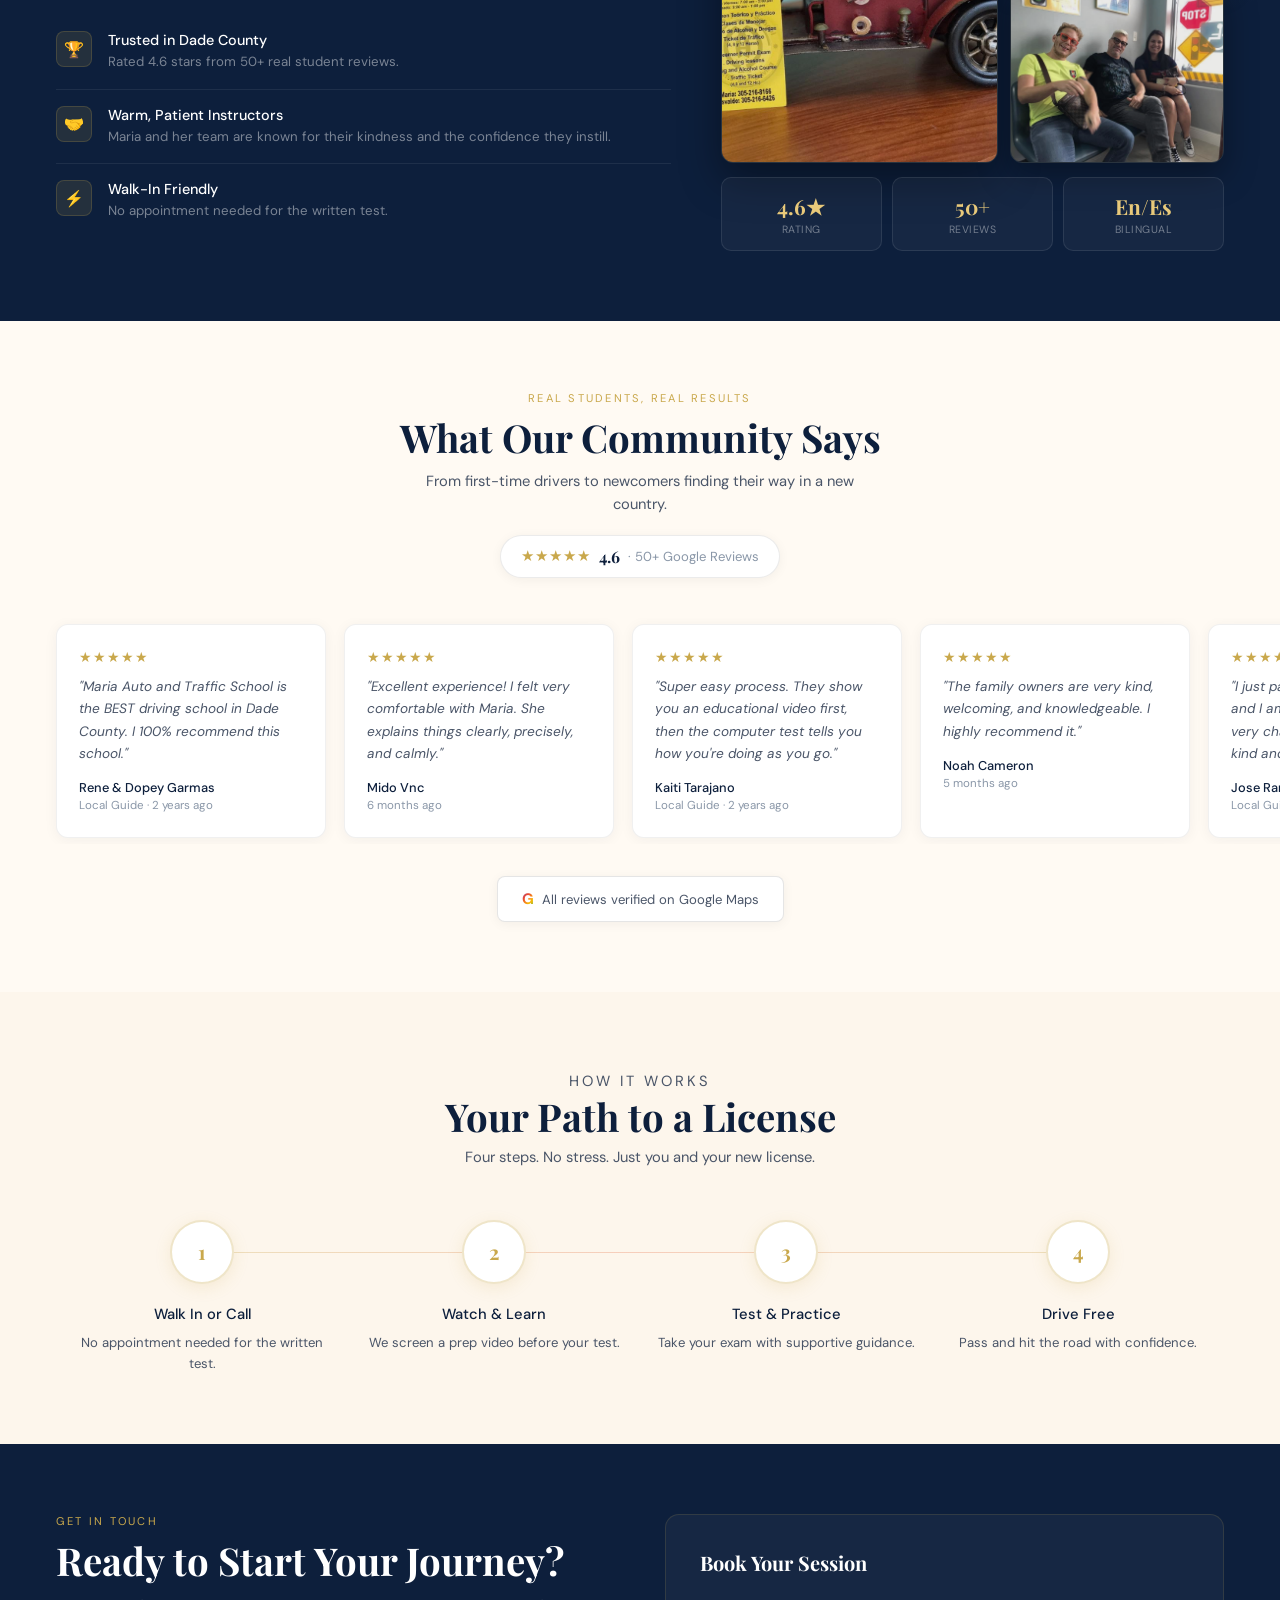
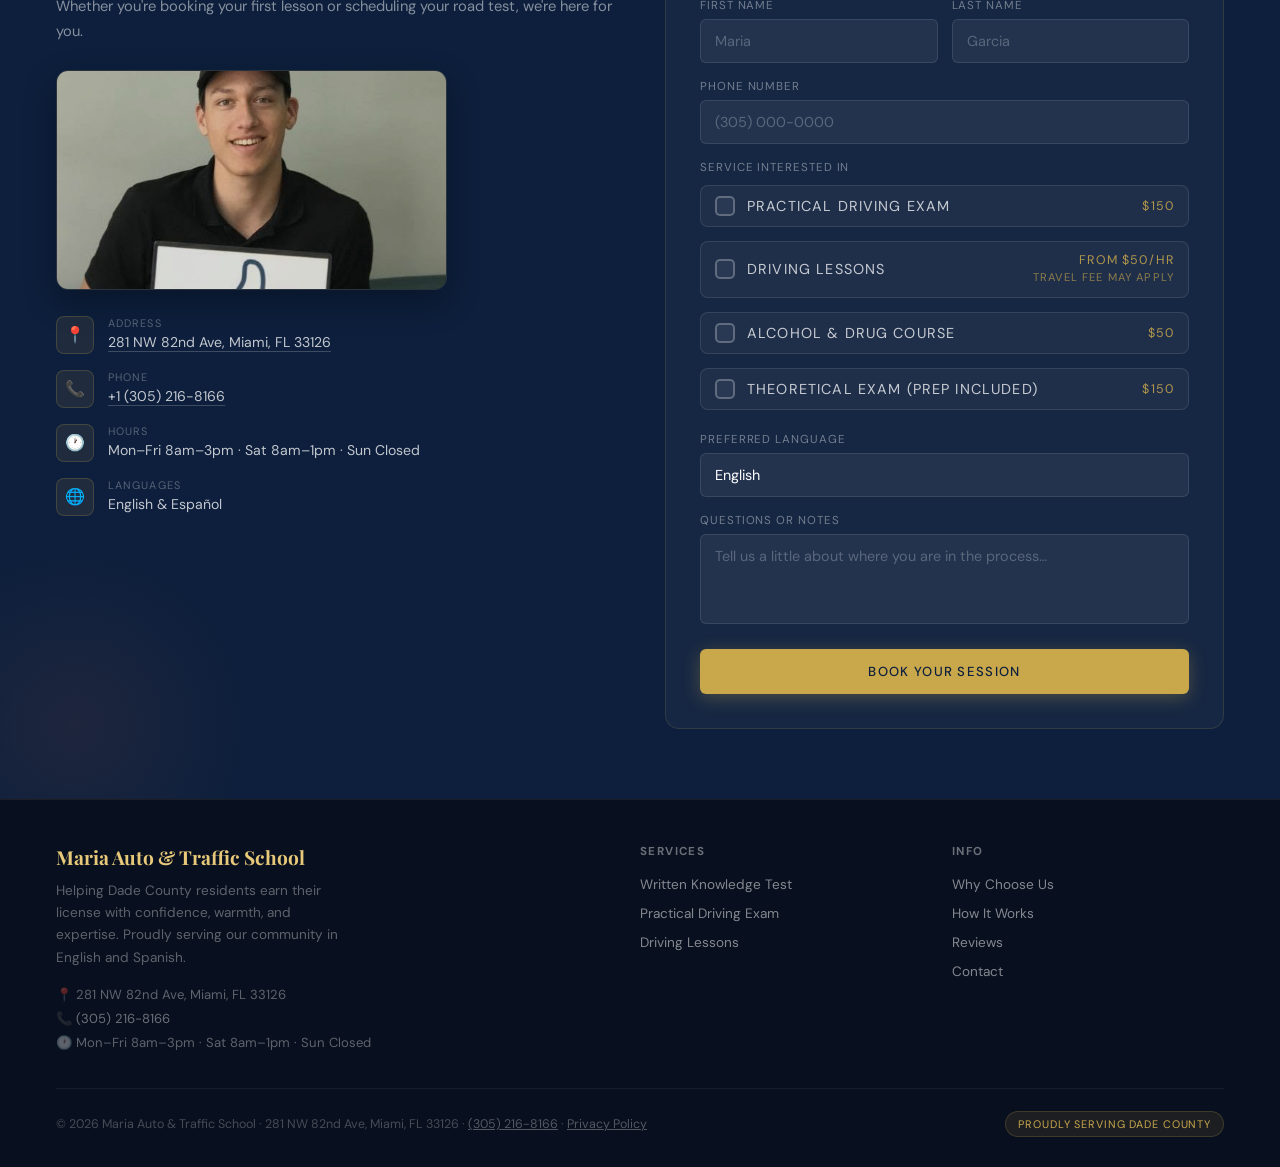
==== commit b661da05: "Update service names for clarity in index.html" ====
--- a/index.html
+++ b/index.html
@@ -419,7 +419,7 @@
     </div>
     <div class="service-card fade-up">
       <div class="service-icon">📋</div>
-      <h3 class="service-name" data-i18n="services.s5title">Theory Exam Prep</h3>
+      <h3 class="service-name" data-i18n="services.s5title">Theoretical Exam (prep included)</h3>
       <p class="service-desc" data-i18n="services.s5desc">We break down traffic laws and exam questions in a way that truly sticks with you.</p>
     </div>
     <div class="service-card fade-up">
@@ -562,8 +562,8 @@
             <label for="service4"><span class="checkbox-box"></span><span data-i18n="form.opt4">Alcohol & Drug Course</span><span style="margin-left:auto;font-size:0.78rem;color:var(--gold);opacity:0.85">$50</span></label>
           </div>
           <div class="checkbox-item">
-            <input type="checkbox" id="service5" name="services" value="Theoretical Exam (exam prep included)">
-            <label for="service5"><span class="checkbox-box"></span><span data-i18n="form.opt5">Theoretical Exam (exam prep included)</span><span style="margin-left:auto;font-size:0.78rem;color:var(--gold);opacity:0.85">$150</span></label>
+            <input type="checkbox" id="service5" name="services" value="Theoretical Exam (prep included)">
+            <label for="service5"><span class="checkbox-box"></span><span data-i18n="form.opt5">Theoretical Exam (prep included)</span><span style="margin-left:auto;font-size:0.78rem;color:var(--gold);opacity:0.85">$150</span></label>
           </div>
         </div>
       </div>
@@ -662,7 +662,7 @@
     "services.s2title":"Practical Driving Exam","services.s2desc":"Take your road test with experienced, calm instructors who explain every step clearly.",
     "services.s3title":"Driving Lessons","services.s3desc":"Nervous behind the wheel? We build confidence from zero — highway merging, parking, and more.",
     "services.s4title":"Alcohol & Drug Course","services.s4desc":"State-required traffic law and substance awareness courses completed efficiently at our school.",
-    "services.s5title":"Theory Exam Prep","services.s5desc":"We break down traffic laws and exam questions in a way that truly sticks with you.",
+    "services.s5title":"Theoretical Exam (prep included)","services.s5desc":"We break down traffic laws and exam questions in a way that truly sticks with you.",
     "services.s6title":"Bilingual Service","services.s6desc":"We proudly serve the Dade County community in both English and Spanish.",
     "why.label":"Why Maria's School",
     "why.title":"Family-Run.<br>Community-Trusted.",
@@ -687,7 +687,7 @@
     "contact.languages":"Languages",
     "form.title":"Book Your Session","form.first":"First Name","form.last":"Last Name","form.phone":"Phone Number",
     "form.service":"Service Interested In","form.serviceSelect":"Select a service…",
-    "form.opt1":"Written Knowledge Test","form.opt2":"Practical Driving Exam","form.opt3":"Driving Lessons","form.opt4":"Alcohol & Drug Course","form.opt5":"Theory Exam Prep",
+    "form.opt1":"Written Knowledge Test","form.opt2":"Practical Driving Exam","form.opt3":"Driving Lessons","form.opt4":"Alcohol & Drug Course","form.opt5":"Theoretical Exam (prep included)",
     "form.lang":"Preferred Language","form.notes":"Questions or Notes","form.notesPlaceholder":"Tell us a little about where you are in the process…",
     "form.submit":"Book Your Session","form.successTitle":"We received your request!","form.successBody":"Maria or a team member will be in touch with you shortly.",
     "footer.tagline":"Helping Dade County residents earn their license with confidence, warmth, and expertise. Proudly serving our community in English and Spanish.",
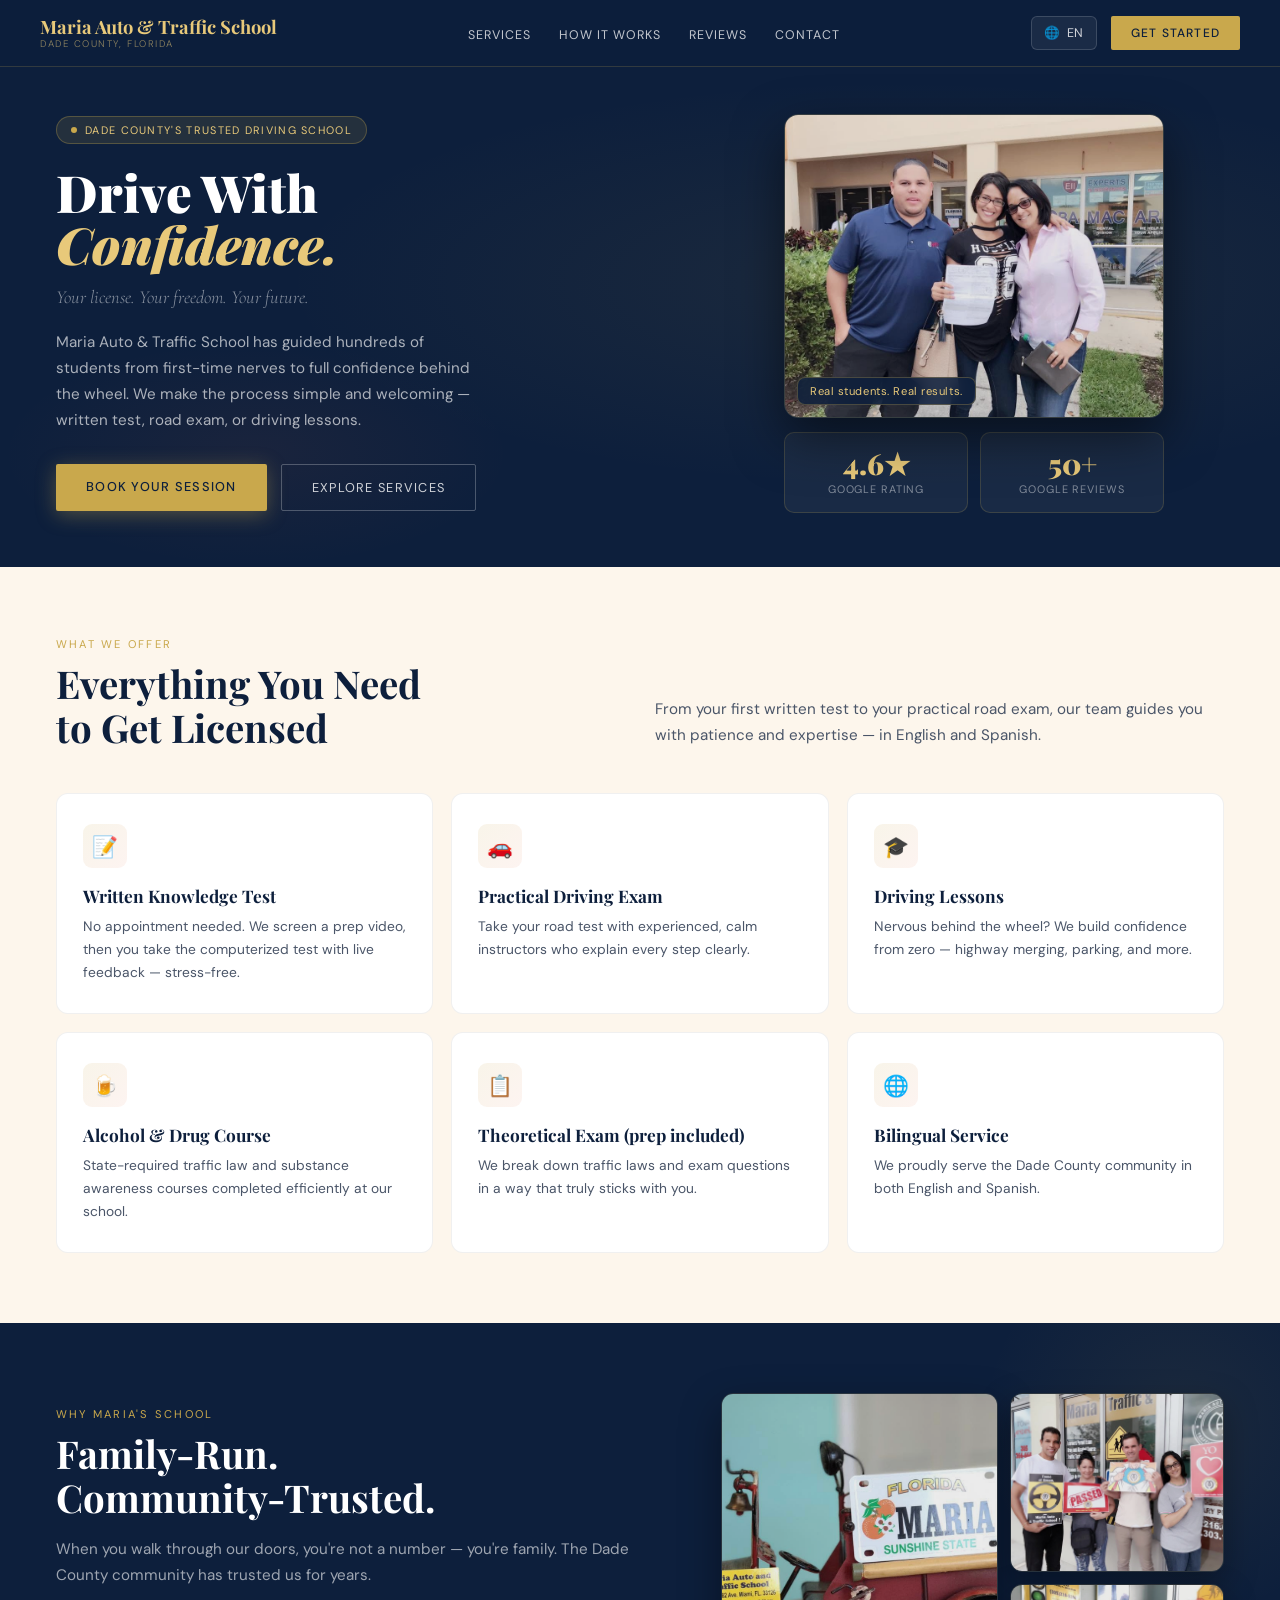
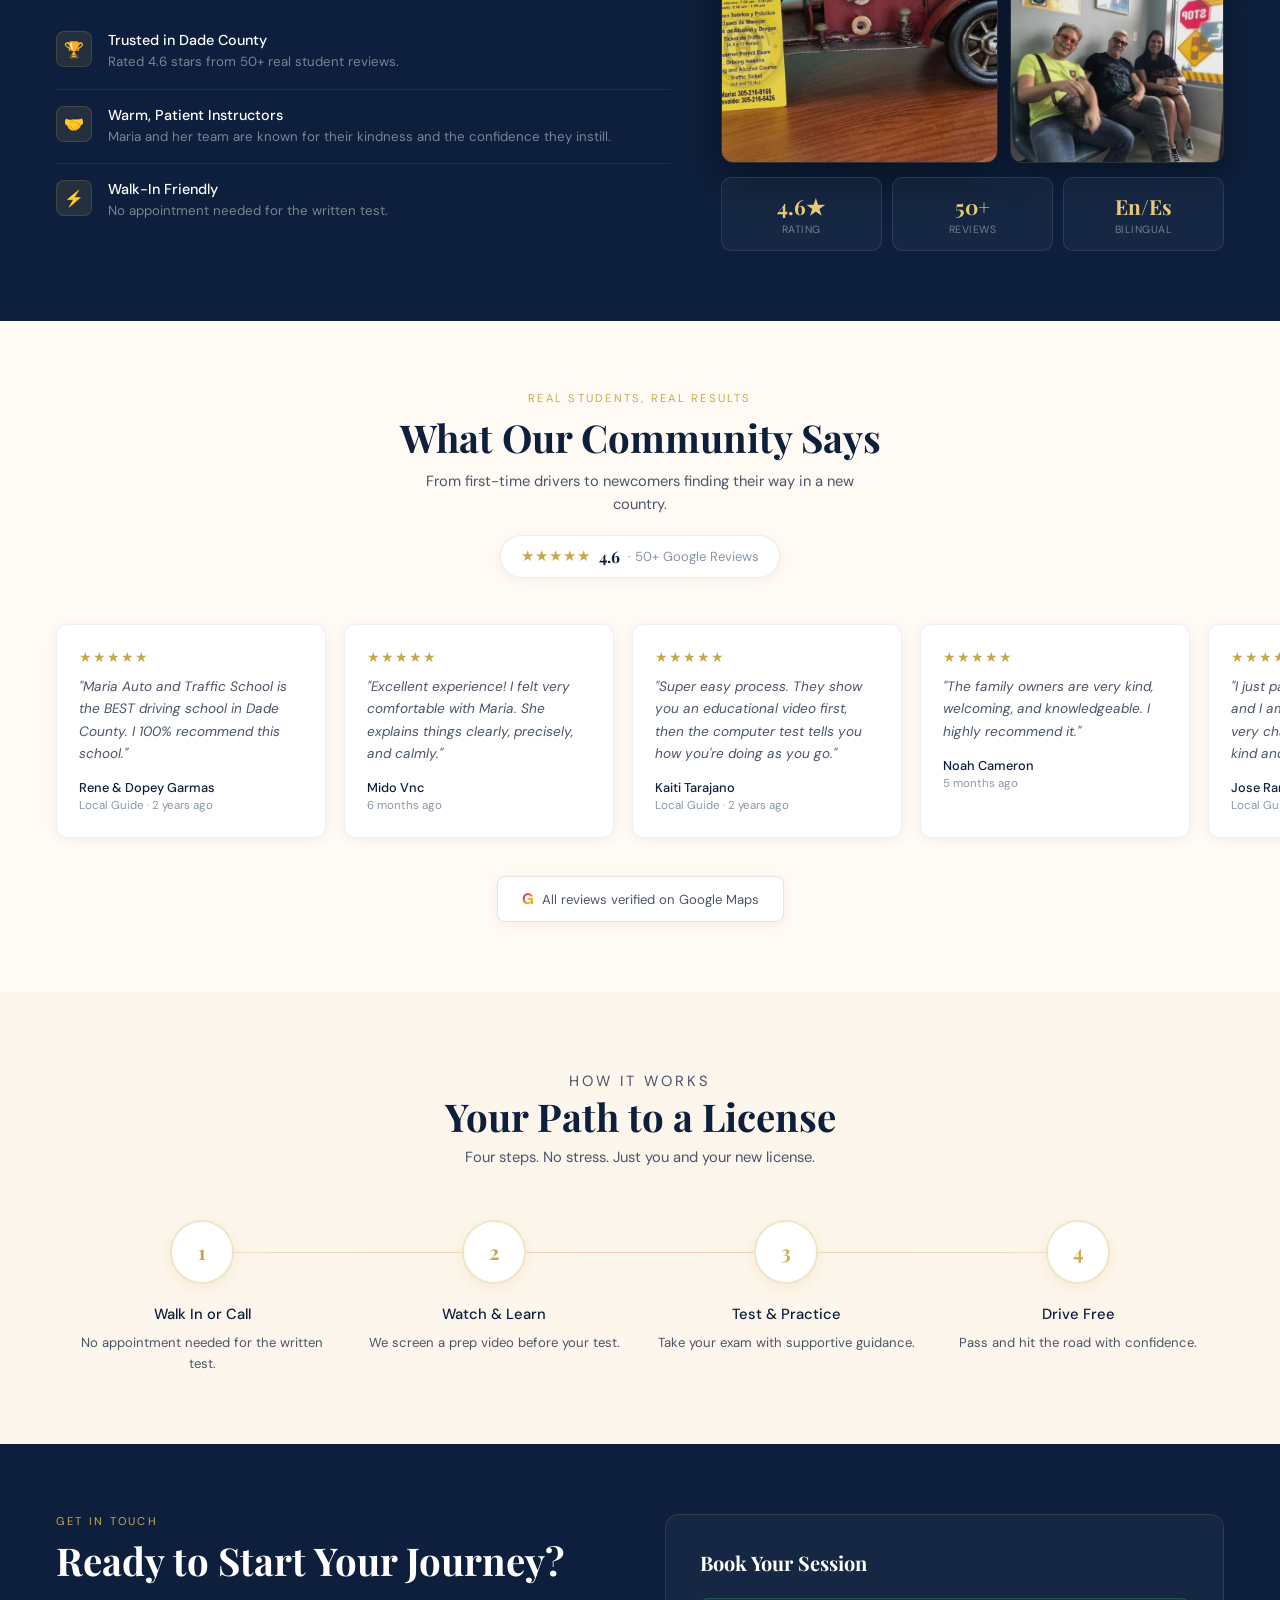
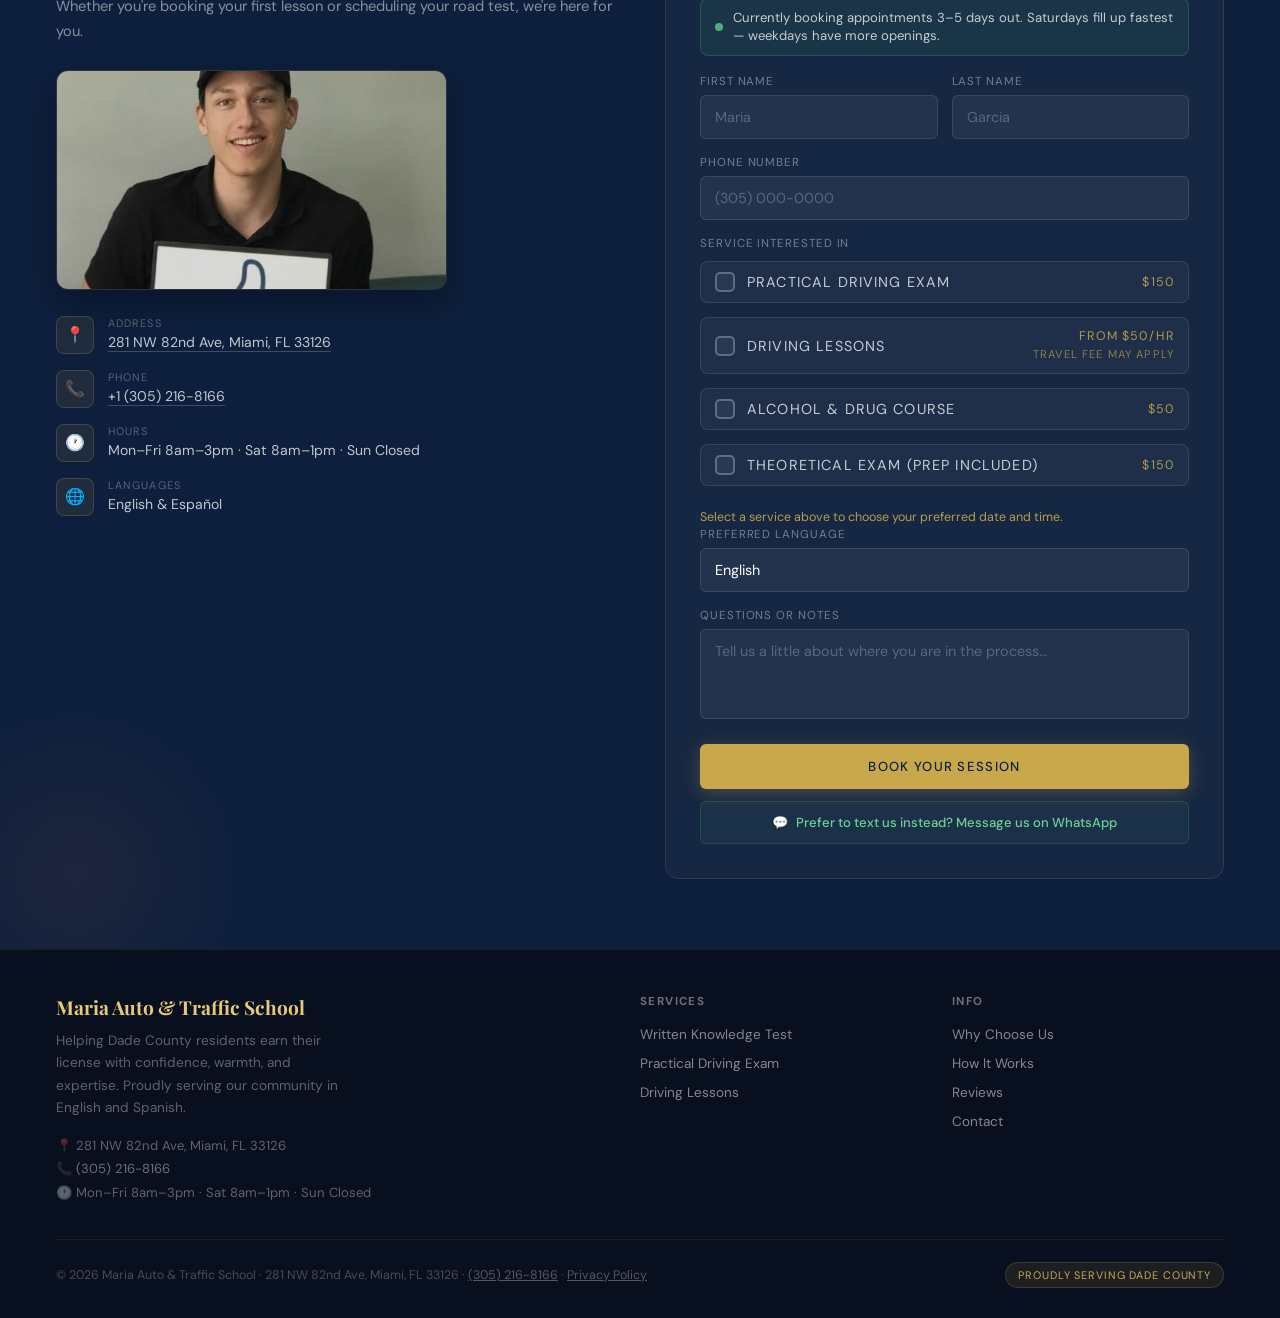
==== commit 27e51386: "Enhance booking form with new features Added availability badge, form hints, and dynamic date/time s" ====
--- a/index.html
+++ b/index.html
@@ -222,6 +222,37 @@
   .form-group input::placeholder, .form-group textarea::placeholder { color: rgba(255,255,255,0.25); }
   .form-group textarea { height: 90px; resize: none; }
   .checkbox-group { display: flex; flex-direction: column; gap: 8px; }
+  .form-hint { font-size: 0.78rem; color: var(--gold); opacity: 0.9; margin-top: 6px; line-height: 1.5; display: none; }
+  .form-hint.visible { display: block; }
+  .availability-badge {
+    display: flex; align-items: center; gap: 10px;
+    background: rgba(76,175,122,0.1); border: 1px solid rgba(76,175,122,0.25);
+    padding: 10px 14px; border-radius: 8px; margin-bottom: 18px;
+  }
+  .availability-dot { width: 8px; height: 8px; border-radius: 50%; background: #4caf7a; flex-shrink: 0; }
+  .availability-badge span { font-size: 0.82rem; color: rgba(255,255,255,0.75); line-height: 1.4; }
+  .whatsapp-fallback {
+    display: flex; align-items: center; justify-content: center; gap: 8px;
+    margin-top: 12px; padding: 12px; border-radius: 6px;
+    background: rgba(76,175,122,0.08); border: 1px solid rgba(76,175,122,0.2);
+    color: #6fcf97; text-decoration: none; font-size: 0.82rem; font-weight: 500;
+    transition: background 0.2s;
+  }
+  .whatsapp-fallback:hover { background: rgba(76,175,122,0.15); }
+  .service-datetime-block {
+    background: rgba(201,168,76,0.05); border: 1px solid rgba(201,168,76,0.15);
+    border-radius: 8px; padding: 14px 14px 4px; margin-bottom: 14px;
+  }
+  .service-datetime-label {
+    font-size: 0.78rem; font-weight: 500; color: var(--gold-light);
+    margin-bottom: 10px; display: flex; align-items: center; gap: 6px;
+  }
+  .service-datetime-label .dot { width: 5px; height: 5px; border-radius: 50%; background: var(--gold); flex-shrink: 0; }
+  .range-toggle-row { display: flex; align-items: center; gap: 8px; margin: -4px 0 12px; }
+  .range-toggle-row input[type="checkbox"] { width: 15px; height: 15px; cursor: pointer; accent-color: var(--gold); }
+  .range-toggle-row label { font-size: 0.78rem; color: rgba(255,255,255,0.55); cursor: pointer; margin: 0; text-transform: none; letter-spacing: 0; }
+  .end-date-group { display: none; }
+  .end-date-group.visible { display: block; }
   .checkbox-item { position: relative; }
   .checkbox-item input[type="checkbox"] { position: absolute; opacity: 0; width: 0; height: 0; }
   .checkbox-item label {
@@ -540,6 +571,10 @@
   </div>
   <div class="contact-form" style="position:relative;z-index:1">
     <h3 data-i18n="form.title">Book Your Session</h3>
+    <div class="availability-badge">
+      <span class="availability-dot"></span>
+      <span data-i18n="form.availabilityNote">Currently booking appointments 3–5 days out. Saturdays fill up fastest — weekdays have more openings.</span>
+    </div>
     <form action="https://formspree.io/f/mrewngqb" method="POST" id="booking-form">
       <div class="form-row">
         <div class="form-group"><label data-i18n="form.first">First Name</label><input type="text" name="first_name" placeholder="Maria" required></div>
@@ -550,23 +585,28 @@
         <label data-i18n="form.service" style="display:block;margin-bottom:10px">Service Interested In</label>
         <div class="checkbox-group">
           <div class="checkbox-item">
-            <input type="checkbox" id="service2" name="services" value="Practical Driving Exam">
+            <input type="checkbox" id="service2" name="services" value="Practical Driving Exam" data-hint="hintExam">
             <label for="service2"><span class="checkbox-box"></span><span data-i18n="form.opt2">Practical Driving Exam</span><span style="margin-left:auto;font-size:0.78rem;color:var(--gold);opacity:0.85">$150</span></label>
           </div>
           <div class="checkbox-item">
-            <input type="checkbox" id="service3" name="services" value="Driving Lessons">
+            <input type="checkbox" id="service3" name="services" value="Driving Lessons" data-hint="hintLessons">
             <label for="service3"><span class="checkbox-box"></span><span data-i18n="form.opt3">Driving Lessons</span><span style="margin-left:auto;font-size:0.78rem;color:var(--gold);opacity:0.85;text-align:right;line-height:1.4">from $50/hr<br><span style="font-size:0.7rem;opacity:0.75">travel fee may apply</span></span></label>
           </div>
           <div class="checkbox-item">
-            <input type="checkbox" id="service4" name="services" value="Alcohol & Drug Course">
+            <input type="checkbox" id="service4" name="services" value="Alcohol & Drug Course" data-hint="">
             <label for="service4"><span class="checkbox-box"></span><span data-i18n="form.opt4">Alcohol & Drug Course</span><span style="margin-left:auto;font-size:0.78rem;color:var(--gold);opacity:0.85">$50</span></label>
           </div>
           <div class="checkbox-item">
-            <input type="checkbox" id="service5" name="services" value="Theoretical Exam (prep included)">
+            <input type="checkbox" id="service5" name="services" value="Theoretical Exam (prep included)" data-hint="hintTheory">
             <label for="service5"><span class="checkbox-box"></span><span data-i18n="form.opt5">Theoretical Exam (prep included)</span><span style="margin-left:auto;font-size:0.78rem;color:var(--gold);opacity:0.85">$150</span></label>
           </div>
         </div>
-      </div>
+        <p class="form-hint" id="hintExam" data-i18n="form.hintExam">Please bring a valid ID and your learner's permit to this appointment.</p>
+        <p class="form-hint" id="hintLessons" data-i18n="form.hintLessons">Let us know below if you'd like us to come to you — a travel fee may apply depending on distance.</p>
+        <p class="form-hint" id="hintTheory" data-i18n="form.hintTheory">This session can accommodate multiple students at once — great if you're booking with a friend or family member.</p>
+      </div>
+      <div id="datetime-container"></div>
+      <p class="form-hint visible" id="datetime-placeholder" data-i18n="form.datetimePlaceholder">Select a service above to choose your preferred date and time.</p>
       <div class="form-group">
         <label data-i18n="form.lang">Preferred Language</label>
         <select name="language"><option>English</option><option>Español</option></select>
@@ -574,6 +614,9 @@
       <div class="form-group"><label data-i18n="form.notes">Questions or Notes</label><textarea name="notes" data-i18n-placeholder="form.notesPlaceholder" placeholder="Tell us a little about where you are in the process…"></textarea></div>
       <button type="submit" class="btn-submit" id="submit-btn" data-i18n="form.submit">Book Your Session</button>
     </form>
+    <a href="https://wa.me/13052168166?text=Hi!%20I'd%20like%20to%20book%20an%20appointment%20at%20Maria%20Auto%20%26%20Traffic%20School." target="_blank" rel="noopener" class="whatsapp-fallback">
+      <span>💬</span><span data-i18n="form.whatsapp">Prefer to text us instead? Message us on WhatsApp</span>
+    </a>
     <div class="form-success" id="form-success">
       <div class="form-success-icon">✓</div>
       <h4 data-i18n="form.successTitle">We received your request!</h4>
@@ -689,6 +732,14 @@
     "form.service":"Service Interested In","form.serviceSelect":"Select a service…",
     "form.opt1":"Written Knowledge Test","form.opt2":"Practical Driving Exam","form.opt3":"Driving Lessons","form.opt4":"Alcohol & Drug Course","form.opt5":"Theoretical Exam (prep included)",
     "form.lang":"Preferred Language","form.notes":"Questions or Notes","form.notesPlaceholder":"Tell us a little about where you are in the process…",
+    "form.availabilityNote":"Currently booking appointments 3–5 days out. Saturdays fill up fastest — weekdays have more openings.",
+    "form.hintExam":"Please bring a valid ID and your learner's permit to this appointment.",
+    "form.hintLessons":"Let us know below if you'd like us to come to you — a travel fee may apply depending on distance.",
+    "form.hintTheory":"This session can accommodate multiple students at once — great if you're booking with a friend or family member.",
+    "form.preferredDate":"Preferred Date","form.preferredTime":"Preferred Time","form.timeSelect":"Select a time…",
+    "form.datetimePlaceholder":"Select a service above to choose your preferred date and time.",
+    "form.timeMorning":"Morning (8am–11am)","form.timeMidday":"Midday (11am–1pm)","form.timeAfternoon":"Afternoon (1pm–3pm)",
+    "form.whatsapp":"Prefer to text us instead? Message us on WhatsApp",
     "form.submit":"Book Your Session","form.successTitle":"We received your request!","form.successBody":"Maria or a team member will be in touch with you shortly.",
     "footer.tagline":"Helping Dade County residents earn their license with confidence, warmth, and expertise. Proudly serving our community in English and Spanish.",
     "footer.servicesHeader":"Services","footer.infoHeader":"Info","footer.why":"Why Choose Us","footer.privacy":"Privacy Policy","footer.badge":"Proudly Serving Dade County",
@@ -744,6 +795,14 @@
     "form.service":"Servicio de Interés","form.serviceSelect":"Selecciona un servicio…",
     "form.opt1":"Examen Teórico Escrito","form.opt2":"Examen Práctico de Manejo","form.opt3":"Clases de Manejo","form.opt4":"Curso de Alcohol y Drogas","form.opt5":"Preparación de Examen Teórico",
     "form.lang":"Idioma Preferido","form.notes":"Preguntas o Notas","form.notesPlaceholder":"Cuéntanos un poco sobre en qué parte del proceso te encuentras…",
+    "form.availabilityNote":"Actualmente reservando citas con 3–5 días de anticipación. Los sábados se llenan más rápido — hay más disponibilidad entre semana.",
+    "form.hintExam":"Por favor trae una identificación válida y tu permiso de aprendizaje a esta cita.",
+    "form.hintLessons":"Avísanos abajo si prefieres que vayamos a ti — puede aplicar un cargo por desplazamiento según la distancia.",
+    "form.hintTheory":"Esta sesión puede acomodar a varios estudiantes a la vez — ideal si reservas con un amigo o familiar.",
+    "form.preferredDate":"Fecha Preferida","form.preferredTime":"Hora Preferida","form.timeSelect":"Selecciona una hora…",
+    "form.datetimePlaceholder":"Selecciona un servicio arriba para elegir tu fecha y hora preferida.",
+    "form.timeMorning":"Mañana (8am–11am)","form.timeMidday":"Mediodía (11am–1pm)","form.timeAfternoon":"Tarde (1pm–3pm)",
+    "form.whatsapp":"¿Prefieres escribirnos? Contáctanos por WhatsApp",
     "form.submit":"Reserva Tu Cita","form.successTitle":"¡Recibimos tu solicitud!","form.successBody":"Maria o un miembro del equipo se pondrá en contacto contigo pronto.",
     "footer.tagline":"Ayudando a los residentes del Condado de Dade a obtener su licencia con confianza, calidez y experiencia. Servimos con orgullo a nuestra comunidad en inglés y español.",
     "footer.servicesHeader":"Servicios","footer.infoHeader":"Información","footer.why":"Por Qué Elegirnos","footer.privacy":"Política de Privacidad","footer.badge":"Sirviendo con Orgullo al Condado de Dade",
@@ -826,6 +885,124 @@
 });
 document.addEventListener('keydown', (e) => {
   if (e.key === 'Escape' && privacyModal.classList.contains('open')) { privacyModal.classList.remove('open'); document.body.style.overflow = ''; }
+});
+
+// Dynamic per-service date & time pickers
+const datetimeContainer = document.getElementById('datetime-container');
+const datetimePlaceholder = document.getElementById('datetime-placeholder');
+
+function slugify(str) {
+  return str.toLowerCase().replace(/[^a-z0-9]+/g, '_').replace(/^_|_$/g, '');
+}
+
+function getDateMinMax() {
+  const today = new Date();
+  const minDate = new Date(today);
+  minDate.setDate(today.getDate() + 1);
+  const maxDate = new Date(today);
+  maxDate.setDate(today.getDate() + 60);
+  return {
+    min: minDate.toISOString().split('T')[0],
+    max: maxDate.toISOString().split('T')[0]
+  };
+}
+
+function buildServiceDatetimeBlock(serviceCheckbox) {
+  const serviceValue = serviceCheckbox.value;
+  const slug = slugify(serviceValue);
+  const labelEl = serviceCheckbox.closest('.checkbox-item').querySelector('label span[data-i18n]');
+  const serviceName = labelEl ? labelEl.textContent : serviceValue;
+
+  const block = document.createElement('div');
+  block.className = 'service-datetime-block';
+  block.id = `datetime-block-${slug}`;
+
+  const { min, max } = getDateMinMax();
+  const isEs = document.getElementById('html-root').lang === 'es';
+
+  block.innerHTML = `
+    <div class="service-datetime-label"><span class="dot"></span><span>${serviceName}</span></div>
+    <div class="form-row">
+      <div class="form-group">
+        <label class="date-start-label">${isEs ? 'Fecha Preferida' : 'Preferred Date'}</label>
+        <input type="date" name="preferred_date__${slug}" class="service-date-input" min="${min}" max="${max}" required>
+      </div>
+      <div class="form-group">
+        <label>${isEs ? 'Hora Preferida' : 'Preferred Time'}</label>
+        <select name="preferred_time__${slug}" class="service-time-input" required>
+          <option value="" disabled selected>${isEs ? 'Selecciona una hora…' : 'Select a time…'}</option>
+          <option>${isEs ? 'Mañana (8am–11am)' : 'Morning (8am–11am)'}</option>
+          <option>${isEs ? 'Mediodía (11am–1pm)' : 'Midday (11am–1pm)'}</option>
+          <option>${isEs ? 'Tarde (1pm–3pm)' : 'Afternoon (1pm–3pm)'}</option>
+        </select>
+      </div>
+    </div>
+    <div class="range-toggle-row">
+      <input type="checkbox" id="range-toggle-${slug}" class="range-toggle-input">
+      <label for="range-toggle-${slug}">${isEs ? 'Seleccionar un rango de fechas en vez de una sola fecha' : 'Select a range of dates instead of a single date'}</label>
+    </div>
+    <div class="form-group end-date-group" id="end-date-group-${slug}">
+      <label>${isEs ? 'Fecha de Fin' : 'End Date'}</label>
+      <input type="date" name="preferred_date_end__${slug}" class="service-end-date-input" min="${min}" max="${max}">
+    </div>
+  `;
+
+  const dateInput = block.querySelector('.service-date-input');
+  const endDateGroup = block.querySelector(`#end-date-group-${slug}`);
+  const endDateInput = block.querySelector('.service-end-date-input');
+  const rangeToggle = block.querySelector(`#range-toggle-${slug}`);
+  const startLabel = block.querySelector('.date-start-label');
+
+  function validateNotSunday(input) {
+    if (!input.value) return;
+    const selected = new Date(input.value + 'T00:00:00');
+    if (selected.getDay() === 0) {
+      alert(isEs ? 'Estamos cerrados los domingos — elige otro día.' : "We're closed on Sundays — please choose another day.");
+      input.value = '';
+    }
+  }
+
+  dateInput.addEventListener('input', function () {
+    validateNotSunday(this);
+    if (this.value) endDateInput.min = this.value;
+  });
+
+  endDateInput.addEventListener('input', function () {
+    validateNotSunday(this);
+  });
+
+  rangeToggle.addEventListener('change', function () {
+    endDateGroup.classList.toggle('visible', this.checked);
+    endDateInput.required = this.checked;
+    startLabel.textContent = this.checked ? (isEs ? 'Fecha de Inicio' : 'Start Date') : (isEs ? 'Fecha Preferida' : 'Preferred Date');
+  });
+
+  return block;
+}
+
+document.querySelectorAll('.checkbox-item input[type="checkbox"][name="services"]').forEach(checkbox => {
+  checkbox.addEventListener('change', function () {
+    const slug = slugify(this.value);
+    const existingBlock = document.getElementById(`datetime-block-${slug}`);
+
+    if (this.checked && !existingBlock) {
+      const block = buildServiceDatetimeBlock(this);
+      datetimeContainer.appendChild(block);
+    } else if (!this.checked && existingBlock) {
+      existingBlock.remove();
+    }
+
+    const anyChecked = document.querySelectorAll('.checkbox-item input[type="checkbox"][name="services"]:checked').length > 0;
+    datetimePlaceholder.classList.toggle('visible', !anyChecked);
+  });
+
+  const hintId = checkbox.getAttribute('data-hint');
+  if (hintId) {
+    checkbox.addEventListener('change', function () {
+      const hintEl = document.getElementById(hintId);
+      if (hintEl) hintEl.classList.toggle('visible', this.checked);
+    });
+  }
 });
 
 const bookingForm = document.getElementById('booking-form');
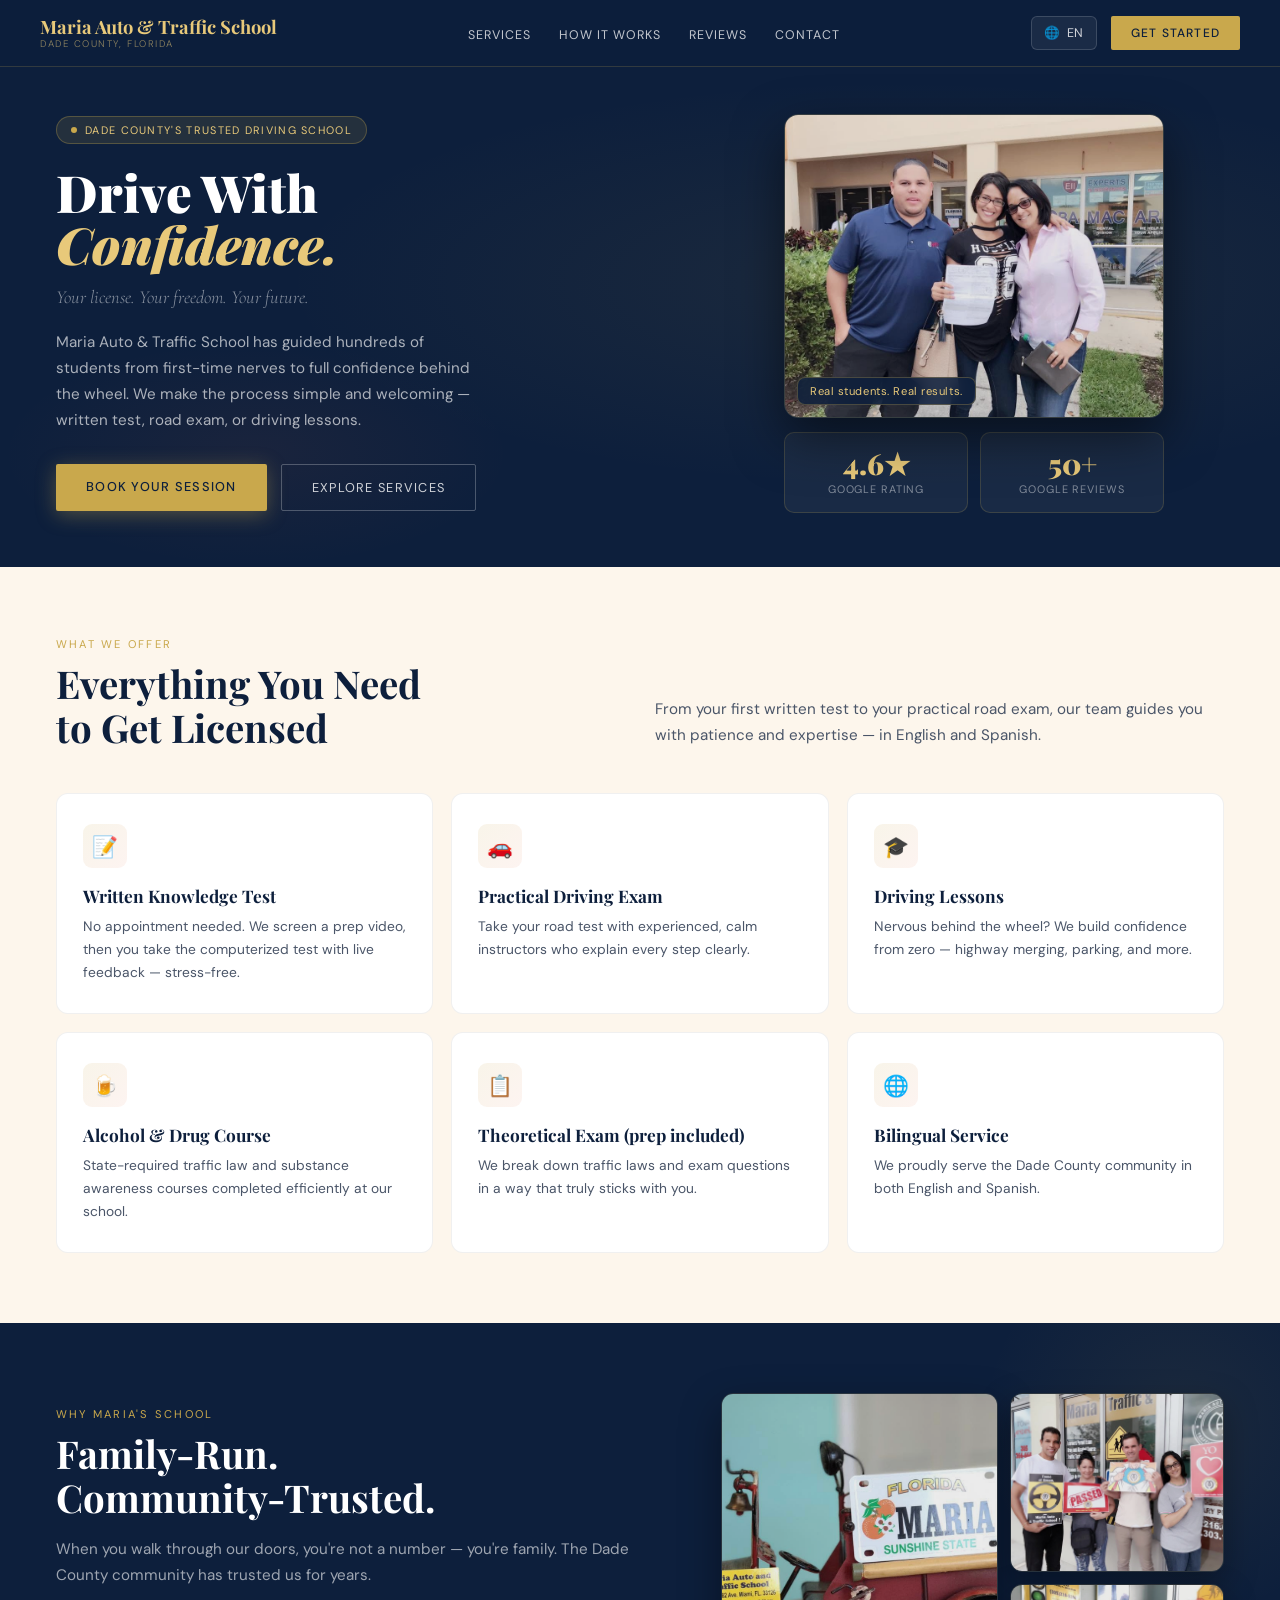
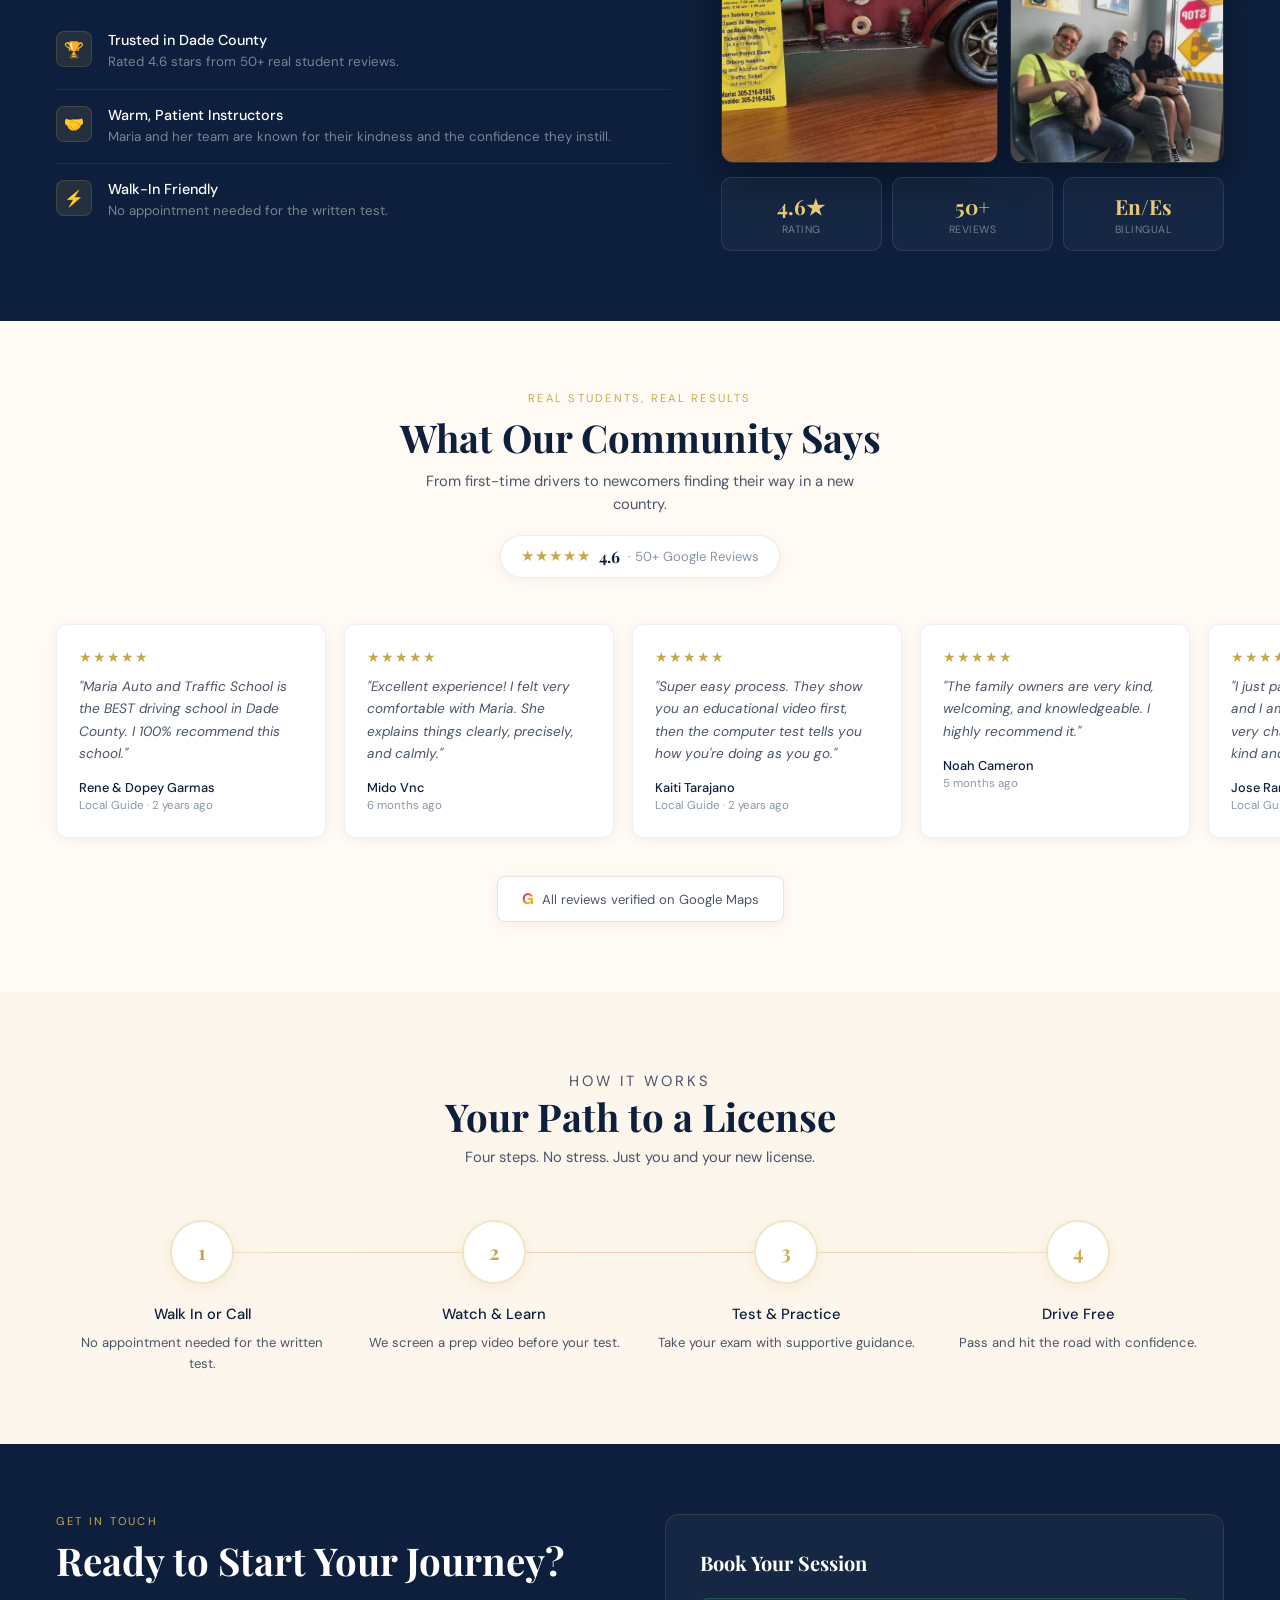
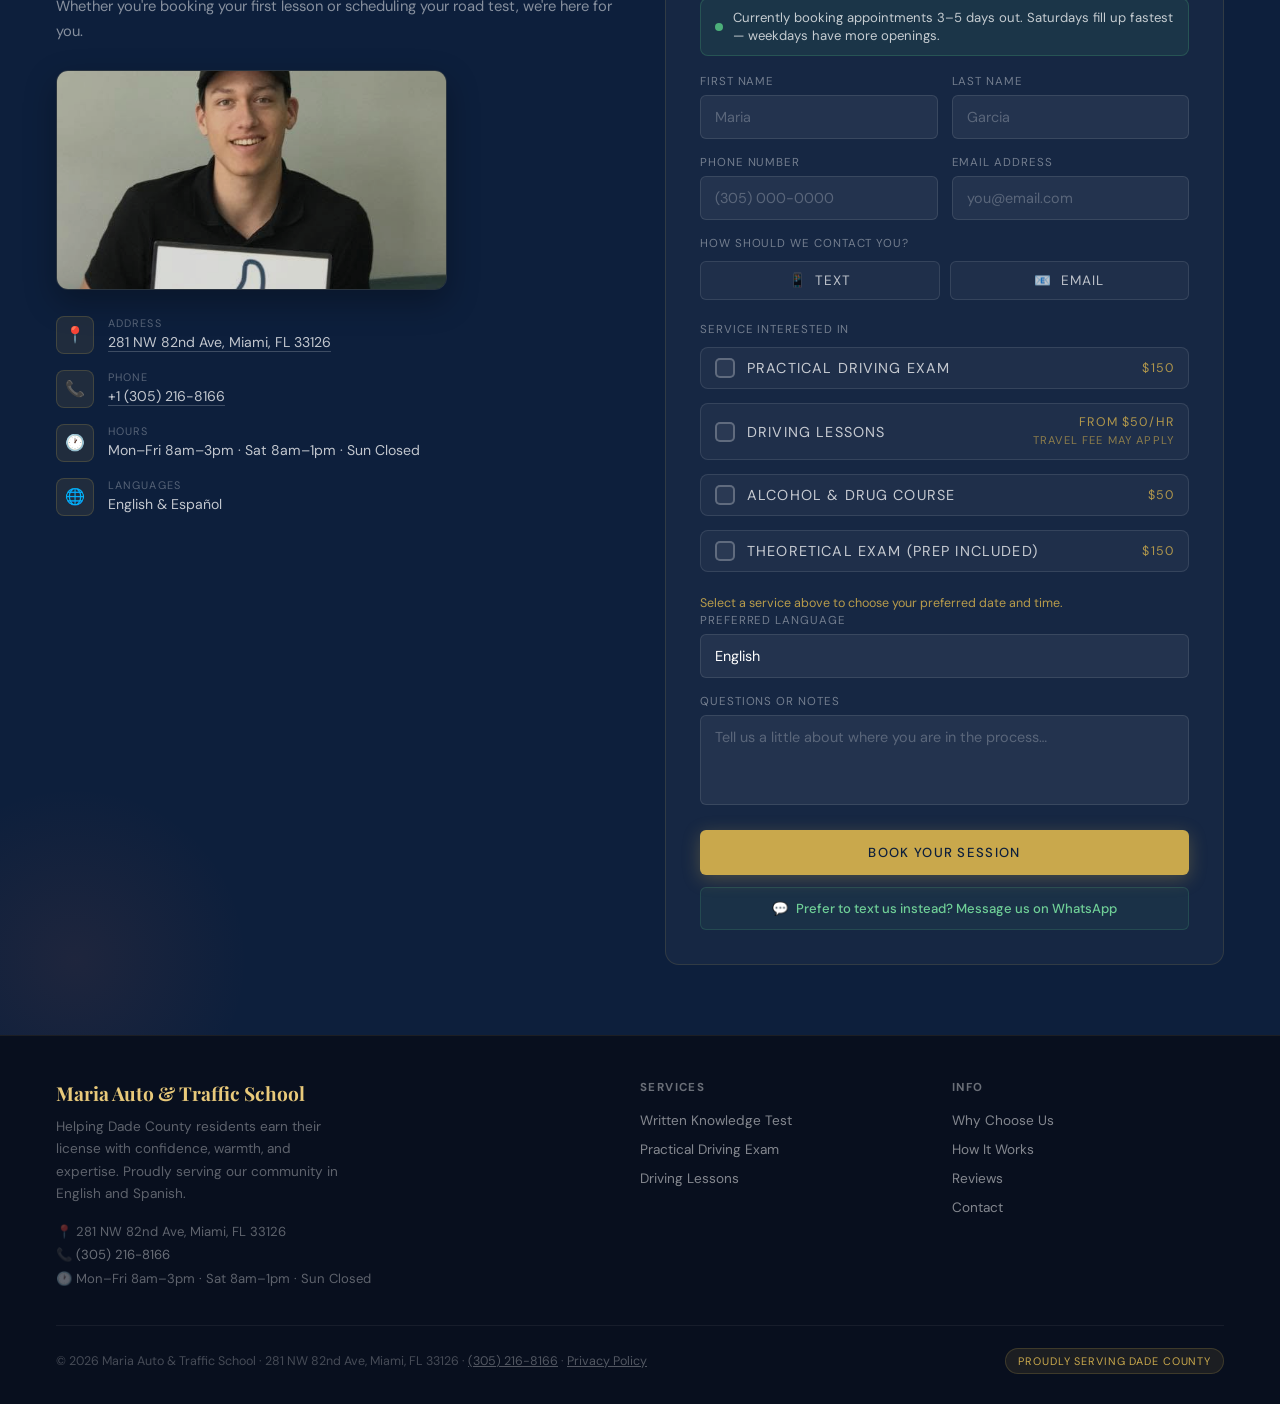
==== commit fe0c1f1e: "Enhance contact form with preferences and error messages Added contact preference checkboxes and upd" ====
--- a/index.html
+++ b/index.html
@@ -253,6 +253,49 @@
   .range-toggle-row label { font-size: 0.78rem; color: rgba(255,255,255,0.55); cursor: pointer; margin: 0; text-transform: none; letter-spacing: 0; }
   .end-date-group { display: none; }
   .end-date-group.visible { display: block; }
+  .contact-pref-row { display: flex; gap: 10px; }
+  .contact-pref-item { flex: 1; position: relative; }
+  .contact-pref-item input[type="checkbox"] { position: absolute; opacity: 0; width: 0; height: 0; }
+  .contact-pref-item label {
+    display: flex; align-items: center; justify-content: center; gap: 8px;
+    cursor: pointer; font-size: 0.85rem; color: rgba(255,255,255,0.7);
+    padding: 10px 12px; border-radius: 6px;
+    border: 1px solid rgba(255,255,255,0.1);
+    background: rgba(255,255,255,0.04);
+    transition: all 0.2s; user-select: none; text-align: center;
+  }
+  .contact-pref-item label:hover { border-color: rgba(201,168,76,0.4); }
+  .contact-pref-item input:checked + label { border-color: var(--gold); background: rgba(201,168,76,0.12); color: #fff; }
+  .field-error-msg { font-size: 0.78rem; color: #e8704a; margin-top: 6px; display: none; }
+  .field-error-msg.visible { display: block; }
+  .booking-modal-overlay {
+    display: none; position: fixed; inset: 0; z-index: 250;
+    background: rgba(8,15,30,0.85); backdrop-filter: blur(6px);
+    align-items: center; justify-content: center; padding: 20px;
+  }
+  .booking-modal-overlay.open { display: flex; }
+  .booking-modal-box {
+    background: var(--warm-white); border-radius: 16px; max-width: 460px; width: 100%;
+    padding: 30px 28px; box-shadow: 0 32px 80px rgba(0,0,0,0.5);
+    animation: modal-in 0.25s ease; text-align: center;
+  }
+  .booking-modal-icon {
+    width: 52px; height: 52px; border-radius: 50%; margin: 0 auto 16px;
+    background: rgba(201,168,76,0.15); border: 2px solid rgba(201,168,76,0.4);
+    display: flex; align-items: center; justify-content: center; font-size: 1.5rem;
+  }
+  .booking-modal-box h3 { font-family: 'Playfair Display', serif; font-size: 1.2rem; color: var(--navy); margin-bottom: 10px; }
+  .booking-modal-box p { font-size: 0.92rem; color: var(--text-mid); line-height: 1.7; margin-bottom: 22px; }
+  .booking-modal-actions { display: flex; gap: 10px; }
+  .booking-modal-actions button {
+    flex: 1; padding: 12px; border-radius: 6px; font-size: 0.82rem; font-weight: 500;
+    letter-spacing: 0.06em; text-transform: uppercase; cursor: pointer; border: none;
+    font-family: 'DM Sans', sans-serif; transition: all 0.2s;
+  }
+  .booking-modal-cancel { background: rgba(0,0,0,0.06); color: var(--text-mid); }
+  .booking-modal-cancel:hover { background: rgba(0,0,0,0.1); }
+  .booking-modal-confirm { background: var(--gold); color: var(--navy); }
+  .booking-modal-confirm:hover { background: var(--gold-light); }
   .checkbox-item { position: relative; }
   .checkbox-item input[type="checkbox"] { position: absolute; opacity: 0; width: 0; height: 0; }
   .checkbox-item label {
@@ -580,7 +623,24 @@
         <div class="form-group"><label data-i18n="form.first">First Name</label><input type="text" name="first_name" placeholder="Maria" required></div>
         <div class="form-group"><label data-i18n="form.last">Last Name</label><input type="text" name="last_name" placeholder="Garcia" required></div>
       </div>
-      <div class="form-group"><label data-i18n="form.phone">Phone Number</label><input type="tel" name="phone" placeholder="(305) 000-0000" required></div>
+      <div class="form-row">
+        <div class="form-group"><label data-i18n="form.phone">Phone Number</label><input type="tel" name="phone" id="field-phone" placeholder="(305) 000-0000"></div>
+        <div class="form-group"><label data-i18n="form.email">Email Address</label><input type="email" name="email" id="field-email" placeholder="you@email.com"></div>
+      </div>
+      <p class="field-error-msg" id="contact-required-error" data-i18n="form.contactRequiredError">Please provide a phone number or email address so we can reach you.</p>
+      <div class="form-group">
+        <label data-i18n="form.contactPref" style="display:block;margin-bottom:10px">How should we contact you?</label>
+        <div class="contact-pref-row">
+          <div class="contact-pref-item">
+            <input type="checkbox" id="pref-text" name="contact_preference" value="Text">
+            <label for="pref-text">📱 <span data-i18n="form.prefText">Text</span></label>
+          </div>
+          <div class="contact-pref-item">
+            <input type="checkbox" id="pref-email" name="contact_preference" value="Email">
+            <label for="pref-email">📧 <span data-i18n="form.prefEmail">Email</span></label>
+          </div>
+        </div>
+      </div>
       <div class="form-group">
         <label data-i18n="form.service" style="display:block;margin-bottom:10px">Service Interested In</label>
         <div class="checkbox-group">
@@ -660,6 +720,19 @@
     <div class="footer-dade" data-i18n="footer.badge">Proudly Serving Dade County</div>
   </div>
 </footer>
+
+<!-- BOOKING CONFIRMATION MODAL -->
+<div class="booking-modal-overlay" id="booking-modal" role="dialog" aria-modal="true" aria-label="Booking request notice">
+  <div class="booking-modal-box">
+    <div class="booking-modal-icon">📋</div>
+    <h3 data-i18n="form.modalTitle">This is a request, not a confirmed booking</h3>
+    <p data-i18n="form.modalBody">Submitting this form does not guarantee your selected date and time. If your preferred slot isn't available, Maria or a team member will reach out by phone, text, or email to find a time that works.</p>
+    <div class="booking-modal-actions">
+      <button type="button" class="booking-modal-cancel" id="booking-modal-cancel" data-i18n="form.modalCancel">Go Back</button>
+      <button type="button" class="booking-modal-confirm" id="booking-modal-confirm" data-i18n="form.modalConfirm">I Understand, Submit</button>
+    </div>
+  </div>
+</div>
 
 <!-- PRIVACY MODAL -->
 <div class="modal-overlay" id="privacy-modal" role="dialog" aria-modal="true" aria-label="Privacy Policy">
@@ -729,6 +802,11 @@
     "contact.hoursValue":"Mon–Fri 8am–3pm · Sat 8am–1pm · Sun Closed",
     "contact.languages":"Languages",
     "form.title":"Book Your Session","form.first":"First Name","form.last":"Last Name","form.phone":"Phone Number",
+    "form.email":"Email Address","form.contactPref":"How should we contact you?","form.prefText":"Text","form.prefEmail":"Email",
+    "form.contactRequiredError":"Please provide a phone number or email address so we can reach you.",
+    "form.modalTitle":"This is a request, not a confirmed booking",
+    "form.modalBody":"Submitting this form does not guarantee your selected date and time. If your preferred slot isn't available, Maria or a team member will reach out by phone, text, or email to find a time that works.",
+    "form.modalCancel":"Go Back","form.modalConfirm":"I Understand, Submit",
     "form.service":"Service Interested In","form.serviceSelect":"Select a service…",
     "form.opt1":"Written Knowledge Test","form.opt2":"Practical Driving Exam","form.opt3":"Driving Lessons","form.opt4":"Alcohol & Drug Course","form.opt5":"Theoretical Exam (prep included)",
     "form.lang":"Preferred Language","form.notes":"Questions or Notes","form.notesPlaceholder":"Tell us a little about where you are in the process…",
@@ -792,6 +870,11 @@
     "contact.hoursValue":"Lun–Vie 8am–3pm · Sáb 8am–1pm · Dom Cerrado",
     "contact.languages":"Idiomas",
     "form.title":"Reserva Tu Cita","form.first":"Nombre","form.last":"Apellido","form.phone":"Número de Teléfono",
+    "form.email":"Correo Electrónico","form.contactPref":"¿Cómo prefieres que te contactemos?","form.prefText":"Texto","form.prefEmail":"Correo",
+    "form.contactRequiredError":"Por favor proporciona un número de teléfono o correo electrónico para poder contactarte.",
+    "form.modalTitle":"Esto es una solicitud, no una reserva confirmada",
+    "form.modalBody":"Enviar este formulario no garantiza tu fecha y hora seleccionada. Si tu horario preferido no está disponible, Maria o un miembro del equipo se pondrá en contacto por teléfono, texto o correo electrónico para encontrar un horario que funcione.",
+    "form.modalCancel":"Regresar","form.modalConfirm":"Entiendo, Enviar",
     "form.service":"Servicio de Interés","form.serviceSelect":"Selecciona un servicio…",
     "form.opt1":"Examen Teórico Escrito","form.opt2":"Examen Práctico de Manejo","form.opt3":"Clases de Manejo","form.opt4":"Curso de Alcohol y Drogas","form.opt5":"Preparación de Examen Teórico",
     "form.lang":"Idioma Preferido","form.notes":"Preguntas o Notas","form.notesPlaceholder":"Cuéntanos un poco sobre en qué parte del proceso te encuentras…",
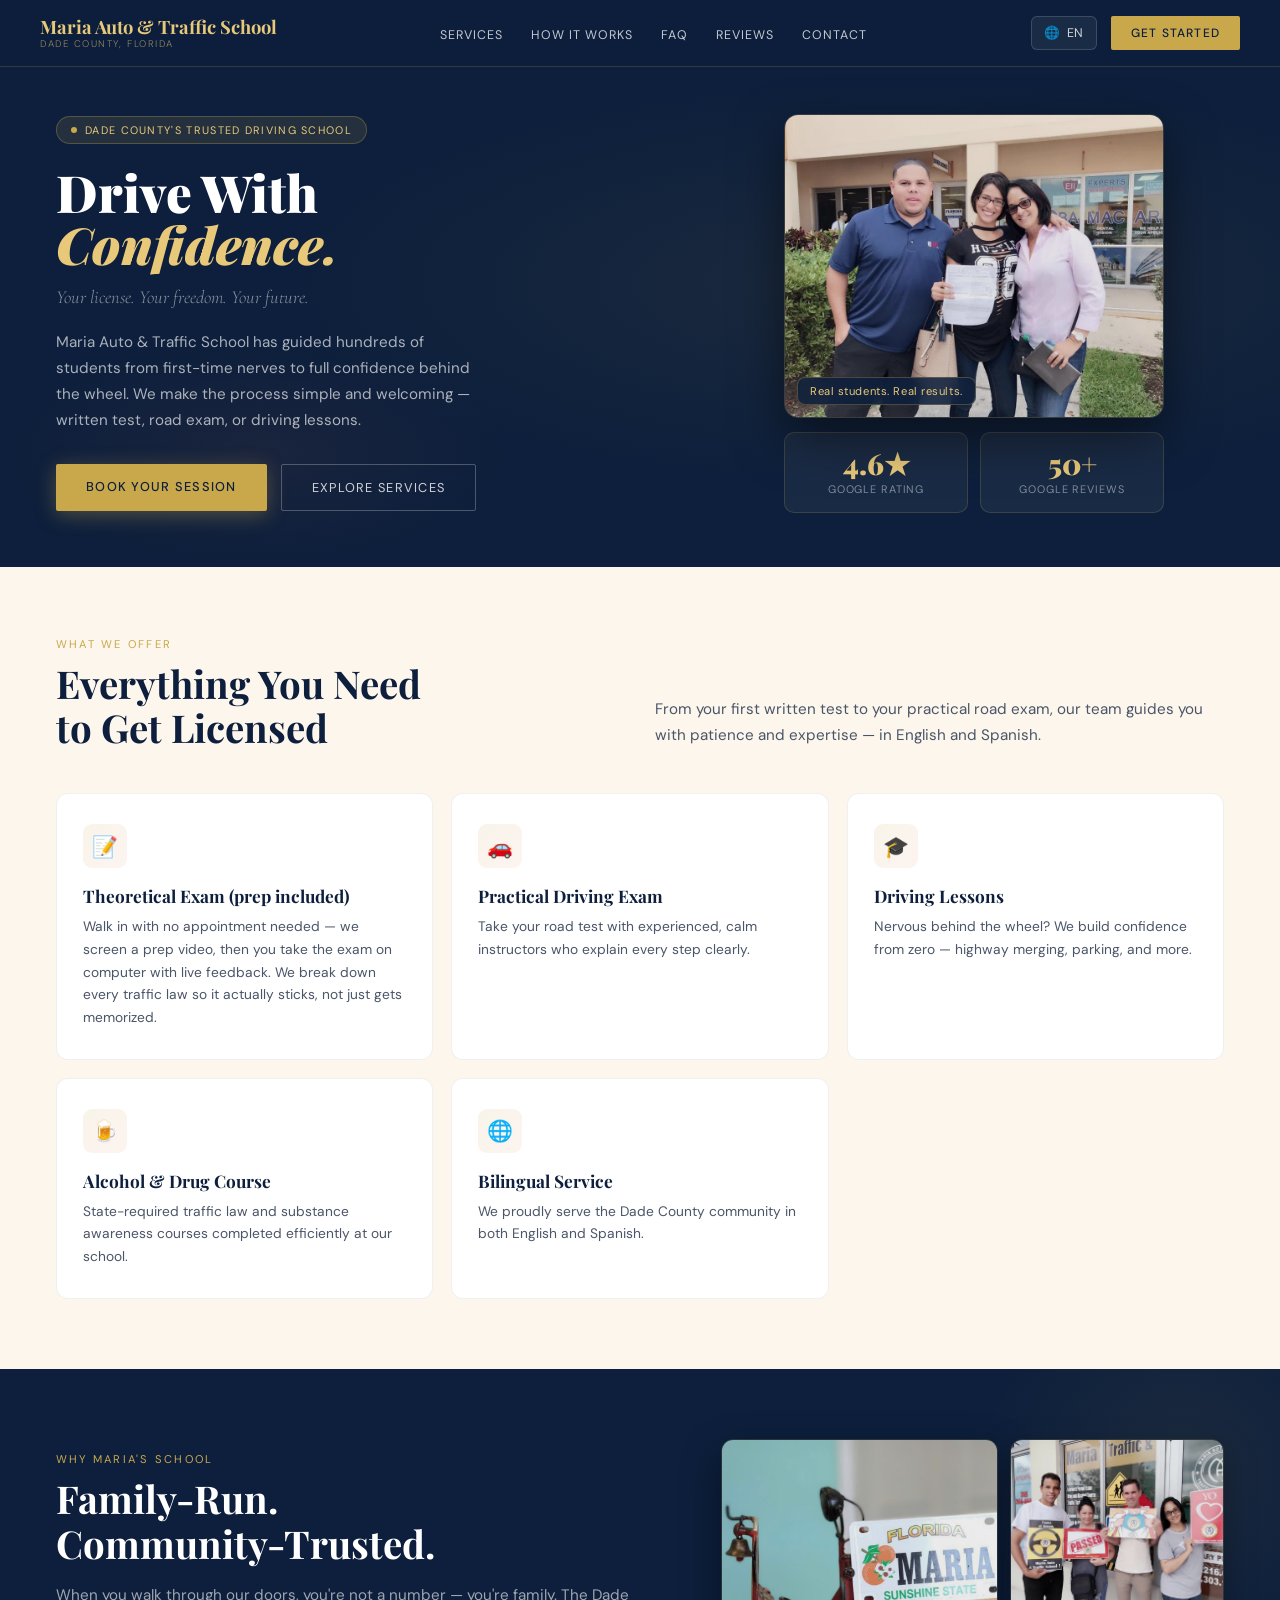
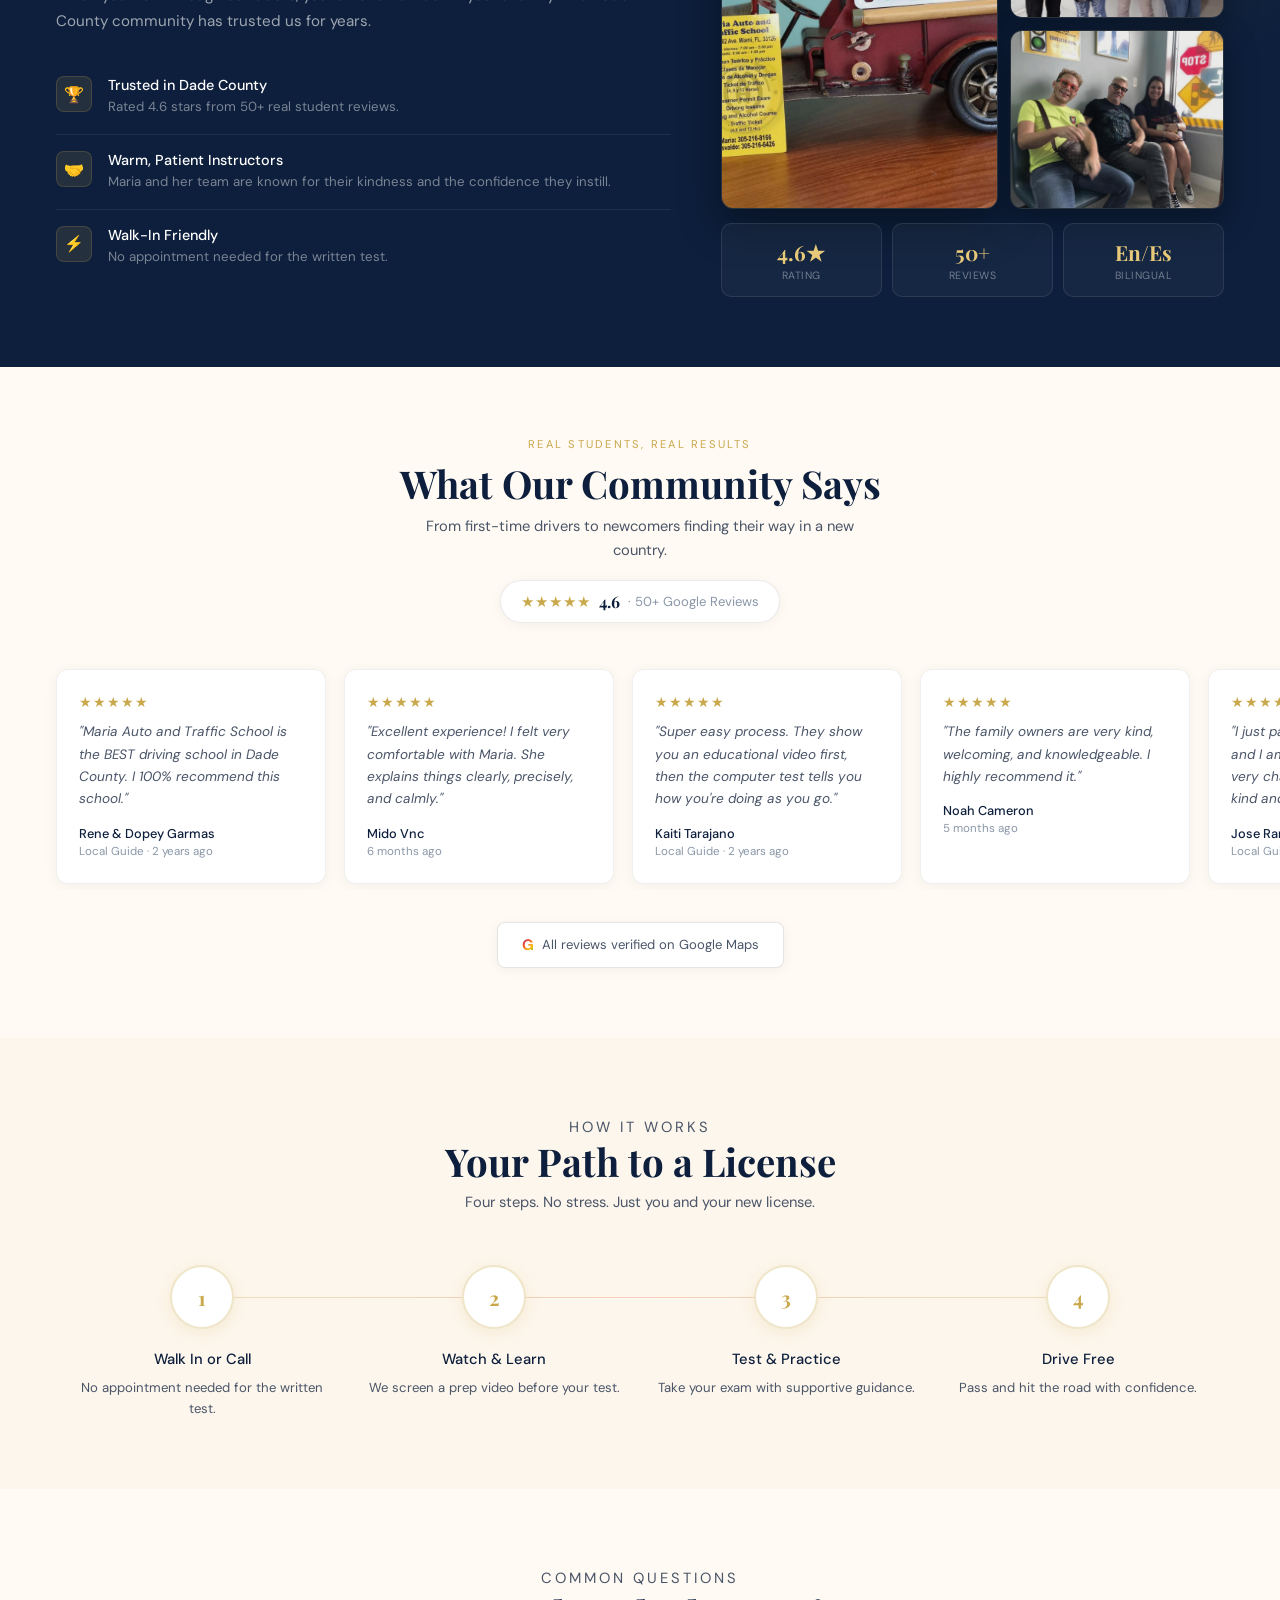
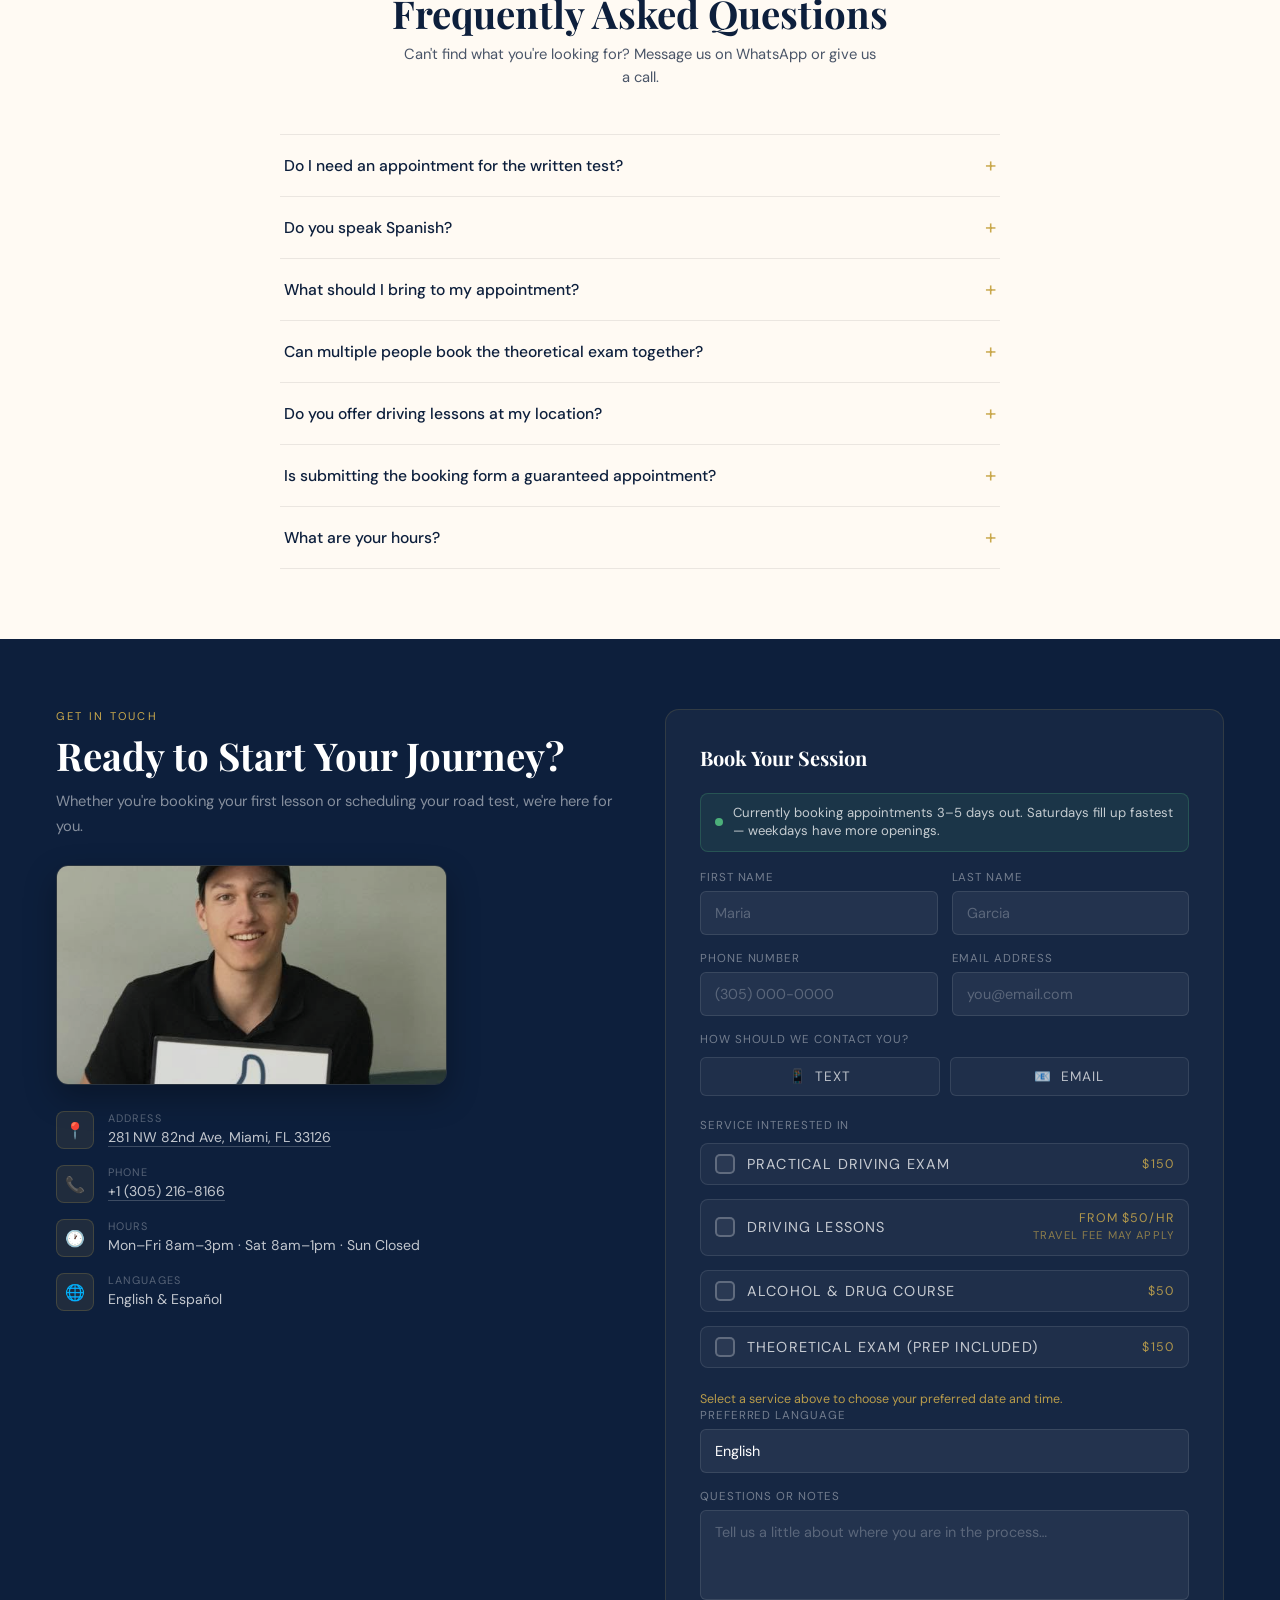
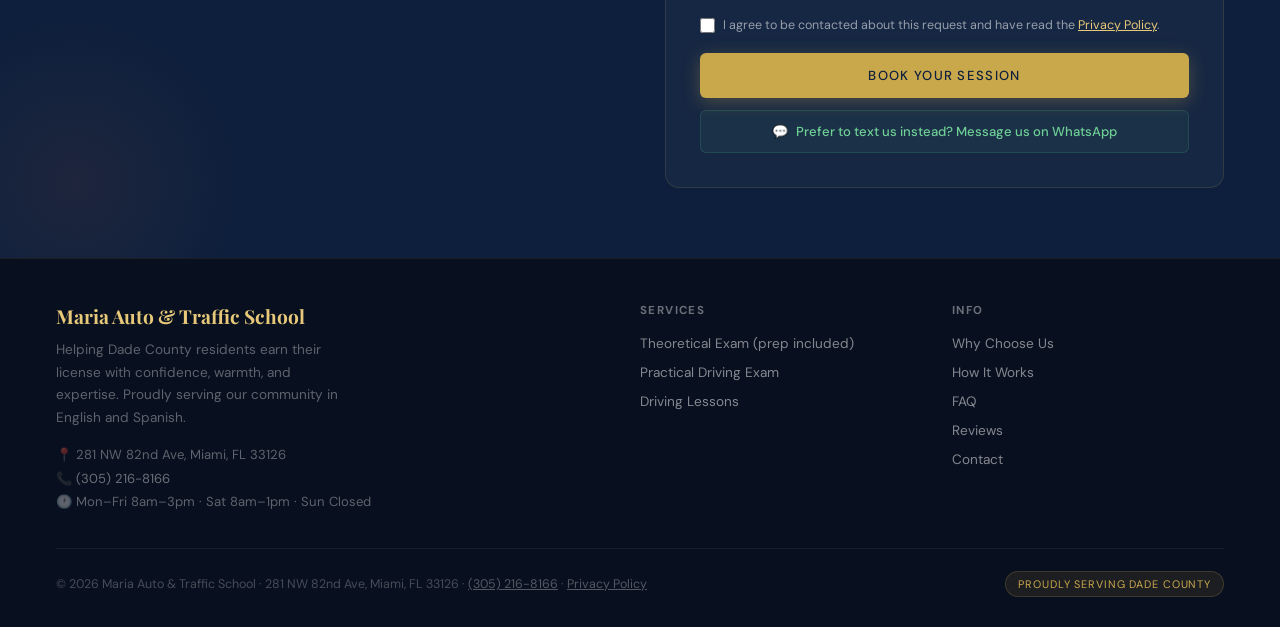
==== commit eb9f9483: "Update print statement from 'Hello' to 'Goodbye'" ====
--- a/index.html
+++ b/index.html
@@ -5,13 +5,18 @@
 <meta name="viewport" content="width=device-width, initial-scale=1.0">
 <title>Maria Auto & Traffic School — Dade County's Trusted Driving School</title>
 
+<link rel="icon" type="image/svg+xml" href="data:image/svg+xml,%3Csvg xmlns='http://www.w3.org/2000/svg' viewBox='0 0 100 100'%3E%3Crect width='100' height='100' rx='20' fill='%230d1f3c'/%3E%3Ctext x='50' y='68' font-family='Georgia,serif' font-size='58' font-weight='700' fill='%23c9a84c' text-anchor='middle'%3EM%3C/text%3E%3C/svg%3E">
+
 <meta name="description" content="Maria Auto & Traffic School — Miami-Dade's trusted driving school. Written tests, road exams, and driving lessons in English and Spanish. Walk-ins welcome.">
 <meta name="robots" content="index, follow">
 <link rel="canonical" href="https://mariaautoschool.netlify.app/">
 <meta property="og:type" content="website">
 <meta property="og:title" content="Maria Auto & Traffic School">
 <meta property="og:description" content="Miami-Dade's trusted driving school. Written tests, road exams & driving lessons in English and Spanish.">
-
+<meta property="og:image" content="https://mariaautoschool.netlify.app/images/maria3.jpg">
+<meta property="og:image:alt" content="Students celebrating passing their driving test outside Maria Auto & Traffic School">
+<meta name="twitter:card" content="summary_large_image">
+<meta name="twitter:image" content="https://mariaautoschool.netlify.app/images/maria3.jpg">
 <link rel="preconnect" href="https://fonts.googleapis.com">
 <link href="https://fonts.googleapis.com/css2?family=Playfair+Display:ital,wght@0,400;0,700;0,900;1,400;1,700&family=DM+Sans:wght@300;400;500&family=Cormorant+Garamond:ital,wght@0,300;1,300;1,600&display=swap" rel="stylesheet">
 <style>
@@ -296,6 +301,19 @@
   .booking-modal-cancel:hover { background: rgba(0,0,0,0.1); }
   .booking-modal-confirm { background: var(--gold); color: var(--navy); }
   .booking-modal-confirm:hover { background: var(--gold-light); }
+  .day-pill-row { display: flex; gap: 6px; flex-wrap: wrap; margin-bottom: 4px; }
+  .day-pill-item { position: relative; }
+  .day-pill-item input[type="checkbox"] { position: absolute; opacity: 0; width: 0; height: 0; }
+  .day-pill-item label {
+    display: flex; align-items: center; justify-content: center;
+    width: 42px; height: 38px; border-radius: 6px; cursor: pointer;
+    font-size: 0.78rem; font-weight: 500; color: rgba(255,255,255,0.6);
+    border: 1px solid rgba(255,255,255,0.1); background: rgba(255,255,255,0.04);
+    transition: all 0.2s; user-select: none;
+  }
+  .day-pill-item label:hover { border-color: rgba(201,168,76,0.4); }
+  .day-pill-item input:checked + label { border-color: var(--gold); background: rgba(201,168,76,0.15); color: #fff; }
+  .lessons-note { font-size: 0.78rem; color: rgba(255,255,255,0.45); line-height: 1.5; margin: 4px 0 12px; }
   .checkbox-item { position: relative; }
   .checkbox-item input[type="checkbox"] { position: absolute; opacity: 0; width: 0; height: 0; }
   .checkbox-item label {
@@ -350,6 +368,43 @@
   /* ── ANIMATIONS ── */
   .fade-up { opacity: 0; transform: translateY(24px); transition: opacity 0.6s ease, transform 0.6s ease; }
   .fade-up.visible { opacity: 1; transform: translateY(0); }
+
+  /* ── BACK TO TOP ── */
+  .back-to-top {
+    position: fixed; bottom: 28px; right: 28px; z-index: 90;
+    width: 46px; height: 46px; border-radius: 50%;
+    background: var(--navy); border: 1px solid rgba(201,168,76,0.3);
+    color: var(--gold-light); font-size: 1.2rem;
+    display: flex; align-items: center; justify-content: center;
+    cursor: pointer; box-shadow: 0 8px 24px rgba(0,0,0,0.25);
+    opacity: 0; visibility: hidden; transform: translateY(10px);
+    transition: opacity 0.25s, transform 0.25s, visibility 0.25s, background 0.2s;
+  }
+  .back-to-top.visible { opacity: 1; visibility: visible; transform: translateY(0); }
+  .back-to-top:hover { background: var(--navy-mid); }
+  @media (max-width: 900px) {
+    .back-to-top { bottom: 20px; right: 20px; width: 42px; height: 42px; }
+  }
+
+  /* ── FAQ ── */
+  .faq { padding: 70px 56px; background: var(--warm-white); }
+  .faq-header { text-align: center; margin-bottom: 44px; }
+  .faq-header p { color: var(--text-mid); font-size: 0.92rem; max-width: 480px; margin: 8px auto 0; line-height: 1.6; }
+  .faq-list { max-width: 720px; margin: 0 auto; }
+  .faq-item { border-bottom: 1px solid rgba(0,0,0,0.08); }
+  .faq-item:first-child { border-top: 1px solid rgba(0,0,0,0.08); }
+  .faq-question {
+    width: 100%; display: flex; align-items: center; justify-content: space-between;
+    gap: 16px; padding: 20px 4px; background: none; border: none; cursor: pointer;
+    text-align: left; font-family: 'DM Sans', sans-serif;
+  }
+  .faq-question span:first-child { font-size: 0.98rem; font-weight: 500; color: var(--navy); }
+  .faq-icon { font-size: 1.3rem; color: var(--gold); flex-shrink: 0; transition: transform 0.25s; line-height: 1; }
+  .faq-item.open .faq-icon { transform: rotate(45deg); }
+  .faq-answer {
+    max-height: 0; overflow: hidden; transition: max-height 0.3s ease;
+  }
+  .faq-answer p { padding: 0 4px 20px; font-size: 0.9rem; color: var(--text-mid); line-height: 1.7; }
 
   /* ── MODAL ── */
   .modal-overlay { display: none; position: fixed; inset: 0; z-index: 200; background: rgba(8,15,30,0.85); backdrop-filter: blur(6px); align-items: center; justify-content: center; padding: 20px; }
@@ -377,8 +432,8 @@
     .hero-left { padding: 40px 20px 30px; }
     .hero-right { padding: 0 20px 40px; }
     .hero-photo-wrap { max-width: 100%; }
-    .services, .why, .reviews-header, .process, .contact, footer { padding-left: 20px; padding-right: 20px; }
-    .services, .why, .process, .contact { padding-top: 50px; padding-bottom: 50px; }
+    .services, .why, .reviews-header, .process, .contact, .faq, footer { padding-left: 20px; padding-right: 20px; }
+    .services, .why, .process, .contact, .faq { padding-top: 50px; padding-bottom: 50px; }
     .services-header, .why, .contact { grid-template-columns: 1fr; }
     .services-grid { grid-template-columns: 1fr; }
     .why-photo-grid { grid-template-columns: 1fr; }
@@ -391,7 +446,112 @@
     .reviews-track { padding: 6px 20px; }
     .modal-header, .modal-body { padding-left: 20px; padding-right: 20px; }
   }
+
+  /* ── ACCESSIBILITY: VISIBLE FOCUS STATES ── */
+  a:focus-visible, button:focus-visible, input:focus-visible, select:focus-visible, textarea:focus-visible {
+    outline: 2px solid var(--gold-light);
+    outline-offset: 2px;
+  }
+  .checkbox-item input[type="checkbox"]:focus-visible + label,
+  .day-pill-item input[type="checkbox"]:focus-visible + label,
+  .contact-pref-item input[type="checkbox"]:focus-visible + label {
+    outline: 2px solid var(--gold-light);
+    outline-offset: 2px;
+  }
+  .range-toggle-row input[type="checkbox"]:focus-visible {
+    outline: 2px solid var(--gold-light);
+    outline-offset: 2px;
+  }
+  .nav-hamburger:focus-visible, .modal-close:focus-visible, .lang-btn:focus-visible {
+    outline: 2px solid var(--gold-light);
+    outline-offset: 2px;
+  }
 </style>
+<script type="application/ld+json">
+{
+  "@context": "https://schema.org",
+  "@type": "DrivingSchool",
+  "name": "Maria Auto & Traffic School",
+  "image": "https://mariaautoschool.netlify.app/images/maria5.jpg",
+  "url": "https://mariaautoschool.netlify.app/",
+  "telephone": "+1-305-216-8166",
+  "address": {
+    "@type": "PostalAddress",
+    "streetAddress": "281 NW 82nd Ave",
+    "addressLocality": "Miami",
+    "addressRegion": "FL",
+    "postalCode": "33126",
+    "addressCountry": "US"
+  },
+  "openingHoursSpecification": [
+    {
+      "@type": "OpeningHoursSpecification",
+      "dayOfWeek": ["Monday", "Tuesday", "Wednesday", "Thursday", "Friday"],
+      "opens": "08:00",
+      "closes": "15:00"
+    },
+    {
+      "@type": "OpeningHoursSpecification",
+      "dayOfWeek": "Saturday",
+      "opens": "08:00",
+      "closes": "13:00"
+    }
+  ],
+  "aggregateRating": {
+    "@type": "AggregateRating",
+    "ratingValue": "4.6",
+    "reviewCount": "50",
+    "bestRating": "5",
+    "worstRating": "1"
+  },
+  "priceRange": "$50-$150",
+  "areaServed": "Miami-Dade County, FL",
+  "availableLanguage": ["English", "Spanish"]
+}
+</script>
+<script type="application/ld+json">
+{
+  "@context": "https://schema.org",
+  "@type": "FAQPage",
+  "mainEntity": [
+    {
+      "@type": "Question",
+      "name": "Do I need an appointment for the written test?",
+      "acceptedAnswer": { "@type": "Answer", "text": "No — walk-ins are always welcome for the written knowledge test, no appointment needed. We'll screen a short prep video before you take the computerized exam." }
+    },
+    {
+      "@type": "Question",
+      "name": "Do you speak Spanish?",
+      "acceptedAnswer": { "@type": "Answer", "text": "Yes! Our entire team is bilingual, and this website works in both English and Spanish." }
+    },
+    {
+      "@type": "Question",
+      "name": "What should I bring to my appointment?",
+      "acceptedAnswer": { "@type": "Answer", "text": "A valid photo ID for all services, and your learner's permit if you're taking the practical driving exam." }
+    },
+    {
+      "@type": "Question",
+      "name": "Can multiple people book the theoretical exam together?",
+      "acceptedAnswer": { "@type": "Answer", "text": "Yes — this session can accommodate multiple students at once, so it's great if you're coming in with a friend or family member." }
+    },
+    {
+      "@type": "Question",
+      "name": "Do you offer driving lessons at my location?",
+      "acceptedAnswer": { "@type": "Answer", "text": "We can come to you for driving lessons — a travel fee may apply depending on distance." }
+    },
+    {
+      "@type": "Question",
+      "name": "Is submitting the booking form a guaranteed appointment?",
+      "acceptedAnswer": { "@type": "Answer", "text": "Not automatically — it's a request. We'll confirm your appointment by phone, text, or email." }
+    },
+    {
+      "@type": "Question",
+      "name": "What are your hours?",
+      "acceptedAnswer": { "@type": "Answer", "text": "Monday–Friday 8:00 AM–3:00 PM, Saturday 8:00 AM–1:00 PM, closed Sundays." }
+    }
+  ]
+}
+</script>
 </head>
 <body>
 
@@ -401,6 +561,7 @@
   <ul class="nav-links">
     <li><a href="#services" data-i18n="nav.services">Services</a></li>
     <li><a href="#process" data-i18n="nav.process">How It Works</a></li>
+    <li><a href="#faq" data-i18n="footer.faq">FAQ</a></li>
     <li><a href="#reviews" data-i18n="nav.reviews">Reviews</a></li>
     <li><a href="#contact" data-i18n="nav.contact">Contact</a></li>
   </ul>
@@ -420,6 +581,7 @@
 <div class="mobile-menu" id="mobile-menu">
   <a href="#services" class="mobile-link" data-i18n="nav.services">Services</a>
   <a href="#process" class="mobile-link" data-i18n="nav.process">How It Works</a>
+  <a href="#faq" class="mobile-link" data-i18n="footer.faq">FAQ</a>
   <a href="#reviews" class="mobile-link" data-i18n="nav.reviews">Reviews</a>
   <a href="#contact" class="mobile-link" data-i18n="nav.contact">Contact</a>
   <div class="mobile-lang">
@@ -473,8 +635,8 @@
   <div class="services-grid">
     <div class="service-card fade-up">
       <div class="service-icon">📝</div>
-      <h3 class="service-name" data-i18n="services.s1title">Written Knowledge Test</h3>
-      <p class="service-desc" data-i18n="services.s1desc">No appointment needed. We screen a prep video, then you take the computerized test with live feedback — stress-free.</p>
+      <h3 class="service-name" data-i18n="services.s5title">Theoretical Exam (prep included)</h3>
+      <p class="service-desc" data-i18n="services.s5desc">Walk in with no appointment needed — we screen a prep video, then you take the exam on computer with live feedback. We break down every traffic law so it actually sticks, not just gets memorized.</p>
     </div>
     <div class="service-card fade-up">
       <div class="service-icon">🚗</div>
@@ -490,11 +652,6 @@
       <div class="service-icon">🍺</div>
       <h3 class="service-name" data-i18n="services.s4title">Alcohol & Drug Course</h3>
       <p class="service-desc" data-i18n="services.s4desc">State-required traffic law and substance awareness courses completed efficiently at our school.</p>
-    </div>
-    <div class="service-card fade-up">
-      <div class="service-icon">📋</div>
-      <h3 class="service-name" data-i18n="services.s5title">Theoretical Exam (prep included)</h3>
-      <p class="service-desc" data-i18n="services.s5desc">We break down traffic laws and exam questions in a way that truly sticks with you.</p>
     </div>
     <div class="service-card fade-up">
       <div class="service-icon">🌐</div>
@@ -527,10 +684,10 @@
   </div>
   <div class="why-right">
     <div class="why-photo-grid">
-      <div class="why-photo-main"><img src="images/maria1.jpg" alt="Happy students waiting inside Maria Auto & Traffic School"></div>
+      <div class="why-photo-main"><img src="images/maria1.jpg" alt="Happy students waiting inside Maria Auto & Traffic School" loading="lazy"></div>
       <div class="why-photo-side">
-        <div class="why-photo-small"><img src="images/maria4.jpg" alt="Student holding Aprobé sign"></div>
-        <div class="why-photo-small"><img src="images/maria2.jpg" alt="Students with passing certificate"></div>
+        <div class="why-photo-small"><img src="images/maria4.jpg" alt="Student holding Aprobé sign" loading="lazy"></div>
+        <div class="why-photo-small"><img src="images/maria2.jpg" alt="Students with passing certificate" loading="lazy"></div>
       </div>
     </div>
     <div class="why-mini-stats">
@@ -598,13 +755,73 @@
   </div>
 </section>
 
+<!-- FAQ -->
+<section class="faq" id="faq">
+  <div class="faq-header">
+    <p class="section-label" data-i18n="faq.label">Common Questions</p>
+    <h2 class="section-title" data-i18n="faq.title">Frequently Asked Questions</h2>
+    <p data-i18n="faq.sub">Can't find what you're looking for? Message us on WhatsApp or give us a call.</p>
+  </div>
+  <div class="faq-list">
+    <div class="faq-item">
+      <button class="faq-question" type="button" aria-expanded="false">
+        <span data-i18n="faq.q1">Do I need an appointment for the written test?</span>
+        <span class="faq-icon">+</span>
+      </button>
+      <div class="faq-answer"><p data-i18n="faq.a1">No — walk-ins are always welcome for the written knowledge test, no appointment needed. We'll screen a short prep video before you take the computerized exam.</p></div>
+    </div>
+    <div class="faq-item">
+      <button class="faq-question" type="button" aria-expanded="false">
+        <span data-i18n="faq.q2">Do you speak Spanish?</span>
+        <span class="faq-icon">+</span>
+      </button>
+      <div class="faq-answer"><p data-i18n="faq.a2">Yes! Our entire team is bilingual, and this website works in both English and Spanish — just use the language switcher in the top menu.</p></div>
+    </div>
+    <div class="faq-item">
+      <button class="faq-question" type="button" aria-expanded="false">
+        <span data-i18n="faq.q3">What should I bring to my appointment?</span>
+        <span class="faq-icon">+</span>
+      </button>
+      <div class="faq-answer"><p data-i18n="faq.a3">A valid photo ID for all services, and your learner's permit if you're taking the practical driving exam. If you have questions about your specific situation, just reach out before your visit.</p></div>
+    </div>
+    <div class="faq-item">
+      <button class="faq-question" type="button" aria-expanded="false">
+        <span data-i18n="faq.q4">Can multiple people book the theoretical exam together?</span>
+        <span class="faq-icon">+</span>
+      </button>
+      <div class="faq-answer"><p data-i18n="faq.a4">Yes — this session can accommodate multiple students at once, so it's great if you're coming in with a friend or family member.</p></div>
+    </div>
+    <div class="faq-item">
+      <button class="faq-question" type="button" aria-expanded="false">
+        <span data-i18n="faq.q5">Do you offer driving lessons at my location?</span>
+        <span class="faq-icon">+</span>
+      </button>
+      <div class="faq-answer"><p data-i18n="faq.a5">We can come to you for driving lessons — a travel fee may apply depending on distance. Just let us know your preference when you submit a request.</p></div>
+    </div>
+    <div class="faq-item">
+      <button class="faq-question" type="button" aria-expanded="false">
+        <span data-i18n="faq.q6">Is submitting the booking form a guaranteed appointment?</span>
+        <span class="faq-icon">+</span>
+      </button>
+      <div class="faq-answer"><p data-i18n="faq.a6">Not automatically — think of it as a request. We'll confirm your appointment by phone, text, or email, and reach out with alternative times if your preferred slot isn't available.</p></div>
+    </div>
+    <div class="faq-item">
+      <button class="faq-question" type="button" aria-expanded="false">
+        <span data-i18n="faq.q7">What are your hours?</span>
+        <span class="faq-icon">+</span>
+      </button>
+      <div class="faq-answer"><p data-i18n-html="faq.a7">Monday–Friday 8:00 AM–3:00 PM, Saturday 8:00 AM–1:00 PM, and we're closed Sundays.</p></div>
+    </div>
+  </div>
+</section>
+
 <!-- CONTACT -->
 <section class="contact" id="contact">
   <div class="contact-left" style="position:relative;z-index:1">
     <p class="section-label" style="color:var(--gold)" data-i18n="contact.label">Get In Touch</p>
     <h2 class="section-title" data-i18n="contact.title">Ready to Start Your Journey?</h2>
     <p class="contact-body" data-i18n="contact.body">Whether you're booking your first lesson or scheduling your road test, we're here for you.</p>
-    <div class="contact-storefront"><img src="images/maria5.jpg" alt="Maria Auto & Traffic School storefront at 281 NW 82nd Ave Miami"></div>
+    <div class="contact-storefront"><img src="images/maria5.jpg" alt="Maria Auto & Traffic School storefront at 281 NW 82nd Ave Miami" loading="lazy"></div>
     <div class="contact-info">
       <div class="contact-item"><div class="contact-icon">📍</div><div><div class="contact-item-label" data-i18n="contact.address">Address</div><div class="contact-item-text"><a href="https://maps.google.com/?q=281+NW+82nd+Ave,+Miami,+FL+33126" target="_blank" rel="noopener">281 NW 82nd Ave, Miami, FL 33126</a></div></div></div>
       <div class="contact-item"><div class="contact-icon">📞</div><div><div class="contact-item-label" data-i18n="contact.phone">Phone</div><div class="contact-item-text"><a href="tel:+13052168166">+1 (305) 216-8166</a></div></div></div>
@@ -619,15 +836,16 @@
       <span data-i18n="form.availabilityNote">Currently booking appointments 3–5 days out. Saturdays fill up fastest — weekdays have more openings.</span>
     </div>
     <form action="https://formspree.io/f/mrewngqb" method="POST" id="booking-form">
+      <input type="text" name="_gotcha" style="display:none" tabindex="-1" autocomplete="off">
       <div class="form-row">
-        <div class="form-group"><label data-i18n="form.first">First Name</label><input type="text" name="first_name" placeholder="Maria" required></div>
-        <div class="form-group"><label data-i18n="form.last">Last Name</label><input type="text" name="last_name" placeholder="Garcia" required></div>
+        <div class="form-group"><label data-i18n="form.first">First Name</label><input type="text" name="first_name" placeholder="Maria" autocomplete="given-name" required></div>
+        <div class="form-group"><label data-i18n="form.last">Last Name</label><input type="text" name="last_name" placeholder="Garcia" autocomplete="family-name" required></div>
       </div>
       <div class="form-row">
-        <div class="form-group"><label data-i18n="form.phone">Phone Number</label><input type="tel" name="phone" id="field-phone" placeholder="(305) 000-0000"></div>
-        <div class="form-group"><label data-i18n="form.email">Email Address</label><input type="email" name="email" id="field-email" placeholder="you@email.com"></div>
-      </div>
-      <p class="field-error-msg" id="contact-required-error" data-i18n="form.contactRequiredError">Please provide a phone number or email address so we can reach you.</p>
+        <div class="form-group"><label data-i18n="form.phone">Phone Number</label><input type="tel" name="phone" id="field-phone" placeholder="(305) 000-0000" autocomplete="tel"></div>
+        <div class="form-group"><label data-i18n="form.email">Email Address</label><input type="email" name="email" id="field-email" placeholder="you@email.com" autocomplete="email"></div>
+      </div>
+      <p class="field-error-msg" id="contact-required-error" data-i18n="form.contactRequiredError" role="alert" aria-live="assertive">Please provide a phone number or email address so we can reach you.</p>
       <div class="form-group">
         <label data-i18n="form.contactPref" style="display:block;margin-bottom:10px">How should we contact you?</label>
         <div class="contact-pref-row">
@@ -672,12 +890,16 @@
         <select name="language"><option>English</option><option>Español</option></select>
       </div>
       <div class="form-group"><label data-i18n="form.notes">Questions or Notes</label><textarea name="notes" data-i18n-placeholder="form.notesPlaceholder" placeholder="Tell us a little about where you are in the process…"></textarea></div>
-      <button type="submit" class="btn-submit" id="submit-btn" data-i18n="form.submit">Book Your Session</button>
+      <div class="range-toggle-row" style="margin-bottom:16px">
+        <input type="checkbox" id="consent-checkbox" required>
+        <label for="consent-checkbox" data-i18n-html="form.consentLabel">I agree to be contacted about this request and have read the <a href="#" id="consent-privacy-link" style="color:var(--gold-light);text-decoration:underline">Privacy Policy</a>.</label>
+      </div>
+      <button type="submit" class="btn-submit" id="submit-btn" data-i18n="form.submit" aria-live="polite">Book Your Session</button>
     </form>
     <a href="https://wa.me/13052168166?text=Hi!%20I'd%20like%20to%20book%20an%20appointment%20at%20Maria%20Auto%20%26%20Traffic%20School." target="_blank" rel="noopener" class="whatsapp-fallback">
       <span>💬</span><span data-i18n="form.whatsapp">Prefer to text us instead? Message us on WhatsApp</span>
     </a>
-    <div class="form-success" id="form-success">
+    <div class="form-success" id="form-success" role="status" aria-live="polite">
       <div class="form-success-icon">✓</div>
       <h4 data-i18n="form.successTitle">We received your request!</h4>
       <p data-i18n="form.successBody">Maria or a team member will be in touch with you shortly.</p>
@@ -700,7 +922,7 @@
     <div class="footer-col">
       <h4 data-i18n="footer.servicesHeader">Services</h4>
       <ul>
-        <li><a href="#services" data-i18n="services.s1title">Written Test</a></li>
+        <li><a href="#services" data-i18n="services.s5title">Theoretical Exam</a></li>
         <li><a href="#services" data-i18n="services.s2title">Road Exam</a></li>
         <li><a href="#services" data-i18n="services.s3title">Driving Lessons</a></li>
       </ul>
@@ -710,6 +932,7 @@
       <ul>
         <li><a href="#why" data-i18n="footer.why">Why Choose Us</a></li>
         <li><a href="#process" data-i18n="nav.process">How It Works</a></li>
+        <li><a href="#faq" data-i18n="footer.faq">FAQ</a></li>
         <li><a href="#reviews" data-i18n="nav.reviews">Reviews</a></li>
         <li><a href="#contact" data-i18n="nav.contact">Contact</a></li>
       </ul>
@@ -720,6 +943,8 @@
     <div class="footer-dade" data-i18n="footer.badge">Proudly Serving Dade County</div>
   </div>
 </footer>
+
+<button class="back-to-top" id="back-to-top" aria-label="Back to top">↑</button>
 
 <!-- BOOKING CONFIRMATION MODAL -->
 <div class="booking-modal-overlay" id="booking-modal" role="dialog" aria-modal="true" aria-label="Booking request notice">
@@ -774,11 +999,10 @@
     "services.label":"What We Offer",
     "services.title":"Everything You Need<br>to Get Licensed",
     "services.desc":"From your first written test to your practical road exam, our team guides you with patience and expertise — in English and Spanish.",
-    "services.s1title":"Written Knowledge Test","services.s1desc":"No appointment needed. We screen a prep video, then you take the computerized test with live feedback — stress-free.",
     "services.s2title":"Practical Driving Exam","services.s2desc":"Take your road test with experienced, calm instructors who explain every step clearly.",
     "services.s3title":"Driving Lessons","services.s3desc":"Nervous behind the wheel? We build confidence from zero — highway merging, parking, and more.",
     "services.s4title":"Alcohol & Drug Course","services.s4desc":"State-required traffic law and substance awareness courses completed efficiently at our school.",
-    "services.s5title":"Theoretical Exam (prep included)","services.s5desc":"We break down traffic laws and exam questions in a way that truly sticks with you.",
+    "services.s5title":"Theoretical Exam (prep included)","services.s5desc":"Walk in with no appointment needed — we screen a prep video, then you take the exam on computer with live feedback. We break down every traffic law so it actually sticks, not just gets memorized.",
     "services.s6title":"Bilingual Service","services.s6desc":"We proudly serve the Dade County community in both English and Spanish.",
     "why.label":"Why Maria's School",
     "why.title":"Family-Run.<br>Community-Trusted.",
@@ -807,6 +1031,7 @@
     "form.modalTitle":"This is a request, not a confirmed booking",
     "form.modalBody":"Submitting this form does not guarantee your selected date and time. If your preferred slot isn't available, Maria or a team member will reach out by phone, text, or email to find a time that works.",
     "form.modalCancel":"Go Back","form.modalConfirm":"I Understand, Submit",
+    "form.consentLabel":"I agree to be contacted about this request and have read the <a href=\"#\" id=\"consent-privacy-link\" style=\"color:var(--gold-light);text-decoration:underline\">Privacy Policy</a>.",
     "form.service":"Service Interested In","form.serviceSelect":"Select a service…",
     "form.opt1":"Written Knowledge Test","form.opt2":"Practical Driving Exam","form.opt3":"Driving Lessons","form.opt4":"Alcohol & Drug Course","form.opt5":"Theoretical Exam (prep included)",
     "form.lang":"Preferred Language","form.notes":"Questions or Notes","form.notesPlaceholder":"Tell us a little about where you are in the process…",
@@ -820,12 +1045,28 @@
     "form.whatsapp":"Prefer to text us instead? Message us on WhatsApp",
     "form.submit":"Book Your Session","form.successTitle":"We received your request!","form.successBody":"Maria or a team member will be in touch with you shortly.",
     "footer.tagline":"Helping Dade County residents earn their license with confidence, warmth, and expertise. Proudly serving our community in English and Spanish.",
-    "footer.servicesHeader":"Services","footer.infoHeader":"Info","footer.why":"Why Choose Us","footer.privacy":"Privacy Policy","footer.badge":"Proudly Serving Dade County",
+    "footer.servicesHeader":"Services","footer.infoHeader":"Info","footer.why":"Why Choose Us","footer.faq":"FAQ","footer.privacy":"Privacy Policy","footer.badge":"Proudly Serving Dade County",
+    "faq.label":"Common Questions","faq.title":"Frequently Asked Questions",
+    "faq.sub":"Can't find what you're looking for? Message us on WhatsApp or give us a call.",
+    "faq.q1":"Do I need an appointment for the written test?",
+    "faq.a1":"No — walk-ins are always welcome for the written knowledge test, no appointment needed. We'll screen a short prep video before you take the computerized exam.",
+    "faq.q2":"Do you speak Spanish?",
+    "faq.a2":"Yes! Our entire team is bilingual, and this website works in both English and Spanish — just use the language switcher in the top menu.",
+    "faq.q3":"What should I bring to my appointment?",
+    "faq.a3":"A valid photo ID for all services, and your learner's permit if you're taking the practical driving exam. If you have questions about your specific situation, just reach out before your visit.",
+    "faq.q4":"Can multiple people book the theoretical exam together?",
+    "faq.a4":"Yes — this session can accommodate multiple students at once, so it's great if you're coming in with a friend or family member.",
+    "faq.q5":"Do you offer driving lessons at my location?",
+    "faq.a5":"We can come to you for driving lessons — a travel fee may apply depending on distance. Just let us know your preference when you submit a request.",
+    "faq.q6":"Is submitting the booking form a guaranteed appointment?",
+    "faq.a6":"Not automatically — think of it as a request. We'll confirm your appointment by phone, text, or email, and reach out with alternative times if your preferred slot isn't available.",
+    "faq.q7":"What are your hours?",
+    "faq.a7":"Monday–Friday 8:00 AM–3:00 PM, Saturday 8:00 AM–1:00 PM, and we're closed Sundays.",
     "privacy.title":"Privacy Policy","privacy.updated":"Last updated: January 1, 2025",
     "privacy.intro":"Maria Auto & Traffic School (\"we,\" \"us,\" or \"our\") operates this website. This Privacy Policy explains how we collect, use, and protect the personal information you provide when you use our site or submit an inquiry through our contact form.",
     "privacy.h1":"1. Information We Collect","privacy.p1":"When you submit a booking inquiry, we may collect your name, phone number, service interest, preferred language, and any notes you provide. We do not collect payment information, Social Security numbers, or government ID numbers.",
     "privacy.h2":"2. How We Use Your Information","privacy.p2":"We use your information solely to respond to your inquiry, contact you to schedule your session, and provide the services you requested. We never sell or share your information for marketing purposes.",
-    "privacy.h3":"3. How We Store Your Information","privacy.p3":"Form submissions are processed securely through Netlify Forms. Review Netlify's practices at <a href=\"https://www.netlify.com/privacy/\" target=\"_blank\" rel=\"noopener\">netlify.com/privacy</a>. We delete submissions periodically once resolved.",
+    "privacy.h3":"3. How We Store Your Information","privacy.p3":"Form submissions are processed securely through Formspree, a third-party form service. Review Formspree's practices at <a href=\"https://formspree.io/legal/privacy-policy/\" target=\"_blank\" rel=\"noopener\">formspree.io/legal/privacy-policy</a>. We delete submissions periodically once resolved.",
     "privacy.h4":"4. Cookies & Tracking","privacy.p4":"This site uses no cookies, analytics, or advertising technology. No browsing data is tracked.",
     "privacy.h5":"5. Your Rights","privacy.p5":"You may request to know, correct, or delete the information we hold about you, or opt out of future communications, by contacting us directly.",
     "privacy.h6":"6. Contact Us","privacy.p6":"Maria Auto & Traffic School · 281 NW 82nd Ave, Miami, FL 33126 · Phone: <a href=\"tel:+13052168166\">(305) 216-8166</a>"
@@ -842,11 +1083,10 @@
     "services.label":"Lo Que Ofrecemos",
     "services.title":"Todo Lo Que Necesitas<br>Para Obtener Tu Licencia",
     "services.desc":"Desde tu primer examen escrito hasta tu examen práctico de manejo, nuestro equipo te guía con paciencia y experiencia — en inglés y español.",
-    "services.s1title":"Examen Teórico Escrito","services.s1desc":"No necesitas cita previa. Mostramos un video preparatorio y luego tomas el examen en computadora con retroalimentación en vivo.",
     "services.s2title":"Examen Práctico de Manejo","services.s2desc":"Toma tu examen de carretera con instructores experimentados y pacientes que explican cada paso con claridad.",
     "services.s3title":"Clases de Manejo","services.s3desc":"¿Nervioso al volante? Construimos tu confianza desde cero — autopistas, estacionamiento y más.",
     "services.s4title":"Curso de Alcohol y Drogas","services.s4desc":"Cursos requeridos por el estado sobre leyes de tránsito y conciencia de sustancias, completados eficientemente.",
-    "services.s5title":"Preparación de Examen Teórico","services.s5desc":"Explicamos las leyes de tránsito y las preguntas del examen de una manera que realmente se entiende.",
+    "services.s5title":"Examen Teórico (preparación incluida)","services.s5desc":"Ven sin cita previa — mostramos un video preparatorio y luego tomas el examen en computadora con retroalimentación en vivo. Explicamos cada ley de tránsito para que realmente se entienda, no solo se memorice.",
     "services.s6title":"Servicio Bilingüe","services.s6desc":"Servimos con orgullo a la comunidad del Condado de Dade en inglés y español.",
     "why.label":"Por Qué Elegirnos",
     "why.title":"Negocio Familiar.<br>Confianza de la Comunidad.",
@@ -875,6 +1115,7 @@
     "form.modalTitle":"Esto es una solicitud, no una reserva confirmada",
     "form.modalBody":"Enviar este formulario no garantiza tu fecha y hora seleccionada. Si tu horario preferido no está disponible, Maria o un miembro del equipo se pondrá en contacto por teléfono, texto o correo electrónico para encontrar un horario que funcione.",
     "form.modalCancel":"Regresar","form.modalConfirm":"Entiendo, Enviar",
+    "form.consentLabel":"Acepto ser contactado sobre esta solicitud y he leído la <a href=\"#\" id=\"consent-privacy-link\" style=\"color:var(--gold-light);text-decoration:underline\">Política de Privacidad</a>.",
     "form.service":"Servicio de Interés","form.serviceSelect":"Selecciona un servicio…",
     "form.opt1":"Examen Teórico Escrito","form.opt2":"Examen Práctico de Manejo","form.opt3":"Clases de Manejo","form.opt4":"Curso de Alcohol y Drogas","form.opt5":"Preparación de Examen Teórico",
     "form.lang":"Idioma Preferido","form.notes":"Preguntas o Notas","form.notesPlaceholder":"Cuéntanos un poco sobre en qué parte del proceso te encuentras…",
@@ -888,12 +1129,28 @@
     "form.whatsapp":"¿Prefieres escribirnos? Contáctanos por WhatsApp",
     "form.submit":"Reserva Tu Cita","form.successTitle":"¡Recibimos tu solicitud!","form.successBody":"Maria o un miembro del equipo se pondrá en contacto contigo pronto.",
     "footer.tagline":"Ayudando a los residentes del Condado de Dade a obtener su licencia con confianza, calidez y experiencia. Servimos con orgullo a nuestra comunidad en inglés y español.",
-    "footer.servicesHeader":"Servicios","footer.infoHeader":"Información","footer.why":"Por Qué Elegirnos","footer.privacy":"Política de Privacidad","footer.badge":"Sirviendo con Orgullo al Condado de Dade",
+    "footer.servicesHeader":"Servicios","footer.infoHeader":"Información","footer.why":"Por Qué Elegirnos","footer.faq":"Preguntas Frecuentes","footer.privacy":"Política de Privacidad","footer.badge":"Sirviendo con Orgullo al Condado de Dade",
+    "faq.label":"Preguntas Comunes","faq.title":"Preguntas Frecuentes",
+    "faq.sub":"¿No encuentras lo que buscas? Escríbenos por WhatsApp o llámanos.",
+    "faq.q1":"¿Necesito una cita para el examen escrito?",
+    "faq.a1":"No — siempre aceptamos clientes sin cita previa para el examen teórico escrito. Mostramos un breve video preparatorio antes de que tomes el examen en computadora.",
+    "faq.q2":"¿Hablan español?",
+    "faq.a2":"¡Sí! Todo nuestro equipo es bilingüe, y este sitio web funciona en inglés y español — solo usa el selector de idioma en el menú superior.",
+    "faq.q3":"¿Qué debo llevar a mi cita?",
+    "faq.a3":"Una identificación con foto válida para todos los servicios, y tu permiso de aprendizaje si vas a tomar el examen práctico de manejo. Si tienes preguntas sobre tu situación específica, contáctanos antes de tu visita.",
+    "faq.q4":"¿Pueden varias personas reservar el examen teórico juntas?",
+    "faq.a4":"Sí — esta sesión puede acomodar a varios estudiantes a la vez, ideal si vienes con un amigo o familiar.",
+    "faq.q5":"¿Ofrecen clases de manejo en mi ubicación?",
+    "faq.a5":"Podemos ir a tu ubicación para las clases de manejo — puede aplicar un cargo por desplazamiento según la distancia. Solo indícanos tu preferencia al enviar tu solicitud.",
+    "faq.q6":"¿Enviar el formulario de reserva garantiza mi cita?",
+    "faq.a6":"No automáticamente — considéralo una solicitud. Confirmaremos tu cita por teléfono, texto o correo electrónico, y te contactaremos con horarios alternativos si tu horario preferido no está disponible.",
+    "faq.q7":"¿Cuál es su horario?",
+    "faq.a7":"Lunes a viernes de 8:00 am a 3:00 pm, sábados de 8:00 am a 1:00 pm, y cerrados los domingos.",
     "privacy.title":"Política de Privacidad","privacy.updated":"Última actualización: 1 de enero de 2025",
     "privacy.intro":"Maria Auto & Traffic School (\"nosotros\") opera este sitio web. Esta Política de Privacidad explica cómo recopilamos, usamos y protegemos la información personal que proporcionas al usar nuestro sitio o enviar una consulta a través de nuestro formulario de contacto.",
     "privacy.h1":"1. Información Que Recopilamos","privacy.p1":"Cuando envías una solicitud de reserva, podemos recopilar tu nombre, número de teléfono, servicio de interés, idioma preferido y cualquier nota que proporciones. No recopilamos información de pago, números de Seguro Social ni identificaciones gubernamentales.",
     "privacy.h2":"2. Cómo Usamos Tu Información","privacy.p2":"Usamos tu información únicamente para responder a tu consulta, contactarte para programar tu cita y brindarte los servicios solicitados. Nunca vendemos ni compartimos tu información con fines de marketing.",
-    "privacy.h3":"3. Cómo Almacenamos Tu Información","privacy.p3":"Las solicitudes se procesan de forma segura a través de Netlify Forms. Consulta las prácticas de Netlify en <a href=\"https://www.netlify.com/privacy/\" target=\"_blank\" rel=\"noopener\">netlify.com/privacy</a>. Eliminamos las solicitudes periódicamente una vez resueltas.",
+    "privacy.h3":"3. Cómo Almacenamos Tu Información","privacy.p3":"Las solicitudes se procesan de forma segura a través de Formspree, un servicio externo de formularios. Consulta las prácticas de Formspree en <a href=\"https://formspree.io/legal/privacy-policy/\" target=\"_blank\" rel=\"noopener\">formspree.io/legal/privacy-policy</a>. Eliminamos las solicitudes periódicamente una vez resueltas.",
     "privacy.h4":"4. Cookies y Rastreo","privacy.p4":"Este sitio no utiliza cookies, análisis ni tecnología publicitaria. No se rastrean datos de navegación.",
     "privacy.h5":"5. Tus Derechos","privacy.p5":"Puedes solicitar conocer, corregir o eliminar la información que tenemos sobre ti, o cancelar futuras comunicaciones, contactándonos directamente.",
     "privacy.h6":"6. Contáctanos","privacy.p6":"Maria Auto & Traffic School · 281 NW 82nd Ave, Miami, FL 33126 · Teléfono: <a href=\"tel:+13052168166\">(305) 216-8166</a>"
@@ -934,6 +1191,14 @@
   document.querySelector('nav').style.boxShadow = window.scrollY > 20 ? '0 4px 30px rgba(0,0,0,0.4)' : 'none';
 });
 
+const backToTopBtn = document.getElementById('back-to-top');
+window.addEventListener('scroll', () => {
+  backToTopBtn.classList.toggle('visible', window.scrollY > window.innerHeight * 0.8);
+});
+backToTopBtn.addEventListener('click', () => {
+  window.scrollTo({ top: 0, behavior: 'smooth' });
+});
+
 const hamburger = document.getElementById('hamburger');
 const mobileMenu = document.getElementById('mobile-menu');
 hamburger.addEventListener('click', () => { hamburger.classList.toggle('open'); mobileMenu.classList.toggle('open'); });
@@ -956,9 +1221,41 @@
 try { savedLang = localStorage.getItem('maria_lang') || 'en'; } catch(e) {}
 setLanguage(savedLang);
 
+// FAQ accordion
+document.querySelectorAll('.faq-question').forEach(btn => {
+  btn.addEventListener('click', () => {
+    const item = btn.closest('.faq-item');
+    const answer = item.querySelector('.faq-answer');
+    const isOpen = item.classList.contains('open');
+
+    document.querySelectorAll('.faq-item.open').forEach(openItem => {
+      if (openItem !== item) {
+        openItem.classList.remove('open');
+        openItem.querySelector('.faq-answer').style.maxHeight = null;
+        openItem.querySelector('.faq-question').setAttribute('aria-expanded', 'false');
+      }
+    });
+
+    if (isOpen) {
+      item.classList.remove('open');
+      answer.style.maxHeight = null;
+      btn.setAttribute('aria-expanded', 'false');
+    } else {
+      item.classList.add('open');
+      answer.style.maxHeight = answer.scrollHeight + 'px';
+      btn.setAttribute('aria-expanded', 'true');
+    }
+  });
+});
+
 const privacyModal = document.getElementById('privacy-modal');
 document.getElementById('privacy-link').addEventListener('click', (e) => {
   e.preventDefault(); privacyModal.classList.add('open'); document.body.style.overflow = 'hidden';
+});
+document.addEventListener('click', (e) => {
+  if (e.target && e.target.id === 'consent-privacy-link') {
+    e.preventDefault(); privacyModal.classList.add('open'); document.body.style.overflow = 'hidden';
+  }
 });
 document.getElementById('modal-close').addEventListener('click', () => {
   privacyModal.classList.remove('open'); document.body.style.overflow = '';
@@ -1003,6 +1300,65 @@
   const { min, max } = getDateMinMax();
   const isEs = document.getElementById('html-root').lang === 'es';
 
+  if (serviceValue === 'Driving Lessons') {
+    const days = isEs
+      ? [['Mon','Lun'],['Tue','Mar'],['Wed','Mié'],['Thu','Jue'],['Fri','Vie'],['Sat','Sáb']]
+      : [['Mon','Mon'],['Tue','Tue'],['Wed','Wed'],['Thu','Thu'],['Fri','Fri'],['Sat','Sat']];
+
+    const dayPills = days.map(([value, label]) => `
+      <div class="day-pill-item">
+        <input type="checkbox" id="day-${slug}-${value}" name="lessons_days__${slug}" value="${value}">
+        <label for="day-${slug}-${value}">${label}</label>
+      </div>
+    `).join('');
+
+    block.innerHTML = `
+      <div class="service-datetime-label"><span class="dot"></span><span>${serviceName}</span></div>
+      <p class="lessons-note">${isEs ? 'Las clases de manejo suelen ser sesiones continuas. Cuéntanos tu disponibilidad general y coordinaremos las fechas exactas contigo.' : 'Driving lessons are usually an ongoing series. Tell us your general availability and we\'ll coordinate exact dates with you.'}</p>
+      <div class="form-group">
+        <label>${isEs ? 'Fecha de Inicio Preferida' : 'Preferred Start Date'}</label>
+        <input type="date" name="lessons_start_date__${slug}" class="service-date-input" min="${min}" max="${max}" required>
+      </div>
+      <div class="form-group">
+        <label style="margin-bottom:8px;display:block">${isEs ? 'Días Preferidos (selecciona todos los que apliquen)' : 'Preferred Days (select all that apply)'}</label>
+        <div class="day-pill-row">${dayPills}</div>
+      </div>
+      <div class="form-row">
+        <div class="form-group">
+          <label>${isEs ? 'Hora Preferida' : 'Preferred Time'}</label>
+          <select name="lessons_time__${slug}" class="service-time-input" required>
+            <option value="" disabled selected>${isEs ? 'Selecciona una hora…' : 'Select a time…'}</option>
+            <option>${isEs ? 'Mañana (8am–11am)' : 'Morning (8am–11am)'}</option>
+            <option>${isEs ? 'Mediodía (11am–1pm)' : 'Midday (11am–1pm)'}</option>
+            <option>${isEs ? 'Tarde (1pm–3pm)' : 'Afternoon (1pm–3pm)'}</option>
+          </select>
+        </div>
+        <div class="form-group">
+          <label>${isEs ? 'Cuántas Clases Deseas' : 'How Many Lessons'}</label>
+          <select name="lessons_count__${slug}" required>
+            <option value="" disabled selected>${isEs ? 'Selecciona…' : 'Select…'}</option>
+            <option>${isEs ? '1 clase' : '1 lesson'}</option>
+            <option>${isEs ? '3 clases' : '3 lessons'}</option>
+            <option>${isEs ? '5 clases' : '5 lessons'}</option>
+            <option>${isEs ? '10+ clases' : '10+ lessons'}</option>
+            <option>${isEs ? 'Aún no estoy seguro/a' : 'Not sure yet'}</option>
+          </select>
+        </div>
+      </div>
+    `;
+
+    const startDateInput = block.querySelector('.service-date-input');
+    startDateInput.addEventListener('input', function () {
+      const selected = new Date(this.value + 'T00:00:00');
+      if (selected.getDay() === 0) {
+        alert(isEs ? 'Estamos cerrados los domingos — elige otro día.' : "We're closed on Sundays — please choose another day.");
+        this.value = '';
+      }
+    });
+
+    return block;
+  }
+
   block.innerHTML = `
     <div class="service-datetime-label"><span class="dot"></span><span>${serviceName}</span></div>
     <div class="form-row">
@@ -1090,30 +1446,74 @@
 
 const bookingForm = document.getElementById('booking-form');
 const formSuccess = document.getElementById('form-success');
+const bookingModal = document.getElementById('booking-modal');
+const contactError = document.getElementById('contact-required-error');
+const fieldPhone = document.getElementById('field-phone');
+const fieldEmail = document.getElementById('field-email');
+
+function performActualSubmit() {
+  const btn = document.getElementById('submit-btn');
+  btn.textContent = 'Sending…'; btn.disabled = true;
+  const formData = new FormData(bookingForm);
+  fetch('https://formspree.io/f/mrewngqb', {
+    method: 'POST',
+    body: formData,
+    headers: { 'Accept': 'application/json' }
+  })
+    .then(res => {
+      if (res.ok) {
+        bookingForm.style.display = 'none';
+        formSuccess.style.display = 'block';
+      } else {
+        throw new Error('Form error');
+      }
+    })
+    .catch(() => {
+      btn.textContent = 'Something went wrong — please call us';
+      btn.style.background = 'rgba(232,112,74,0.8)'; btn.disabled = false;
+      setTimeout(() => { btn.textContent = 'Book Your Session'; btn.style.background = ''; }, 5000);
+    });
+}
+
 if (bookingForm) {
   bookingForm.addEventListener('submit', function (e) {
     e.preventDefault();
-    const btn = document.getElementById('submit-btn');
-    btn.textContent = 'Sending…'; btn.disabled = true;
-    const formData = new FormData(bookingForm);
-    fetch('https://formspree.io/f/mrewngqb', {
-      method: 'POST',
-      body: formData,
-      headers: { 'Accept': 'application/json' }
-    })
-      .then(res => {
-        if (res.ok) {
-          bookingForm.style.display = 'none';
-          formSuccess.style.display = 'block';
-        } else {
-          throw new Error('Form error');
-        }
-      })
-      .catch(() => {
-        btn.textContent = 'Something went wrong — please call us';
-        btn.style.background = 'rgba(232,112,74,0.8)'; btn.disabled = false;
-        setTimeout(() => { btn.textContent = 'Book Your Session'; btn.style.background = ''; }, 5000);
-      });
+
+    const hasPhone = fieldPhone.value.trim().length > 0;
+    const hasEmail = fieldEmail.value.trim().length > 0;
+
+    if (!hasPhone && !hasEmail) {
+      contactError.classList.add('visible');
+      fieldPhone.style.borderColor = 'rgba(232,112,74,0.6)';
+      fieldEmail.style.borderColor = 'rgba(232,112,74,0.6)';
+      fieldPhone.scrollIntoView({ behavior: 'smooth', block: 'center' });
+      return;
+    }
+
+    contactError.classList.remove('visible');
+    fieldPhone.style.borderColor = '';
+    fieldEmail.style.borderColor = '';
+
+    bookingModal.classList.add('open');
+  });
+
+  [fieldPhone, fieldEmail].forEach(field => {
+    field.addEventListener('input', () => {
+      if (fieldPhone.value.trim() || fieldEmail.value.trim()) {
+        contactError.classList.remove('visible');
+        fieldPhone.style.borderColor = '';
+        fieldEmail.style.borderColor = '';
+      }
+    });
+  });
+
+  document.getElementById('booking-modal-cancel').addEventListener('click', () => {
+    bookingModal.classList.remove('open');
+  });
+
+  document.getElementById('booking-modal-confirm').addEventListener('click', () => {
+    bookingModal.classList.remove('open');
+    performActualSubmit();
   });
 }
 </script>
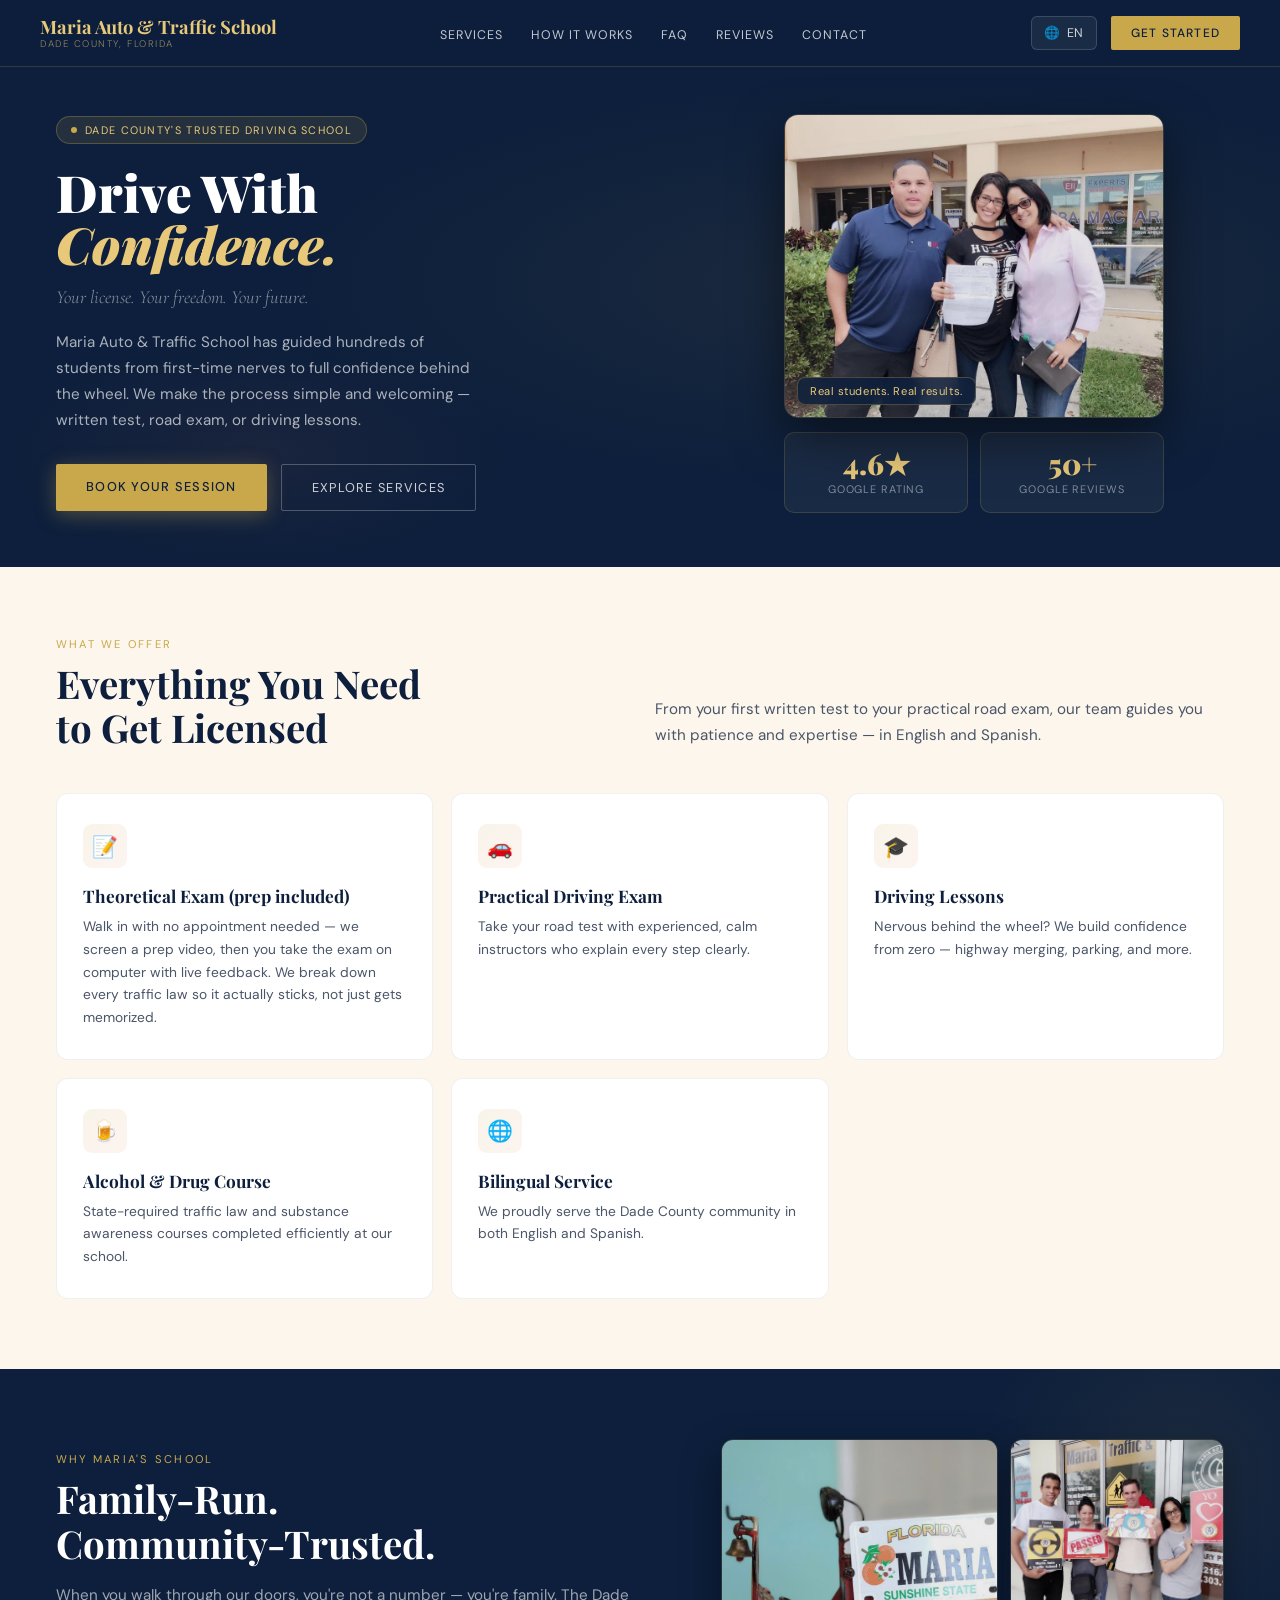
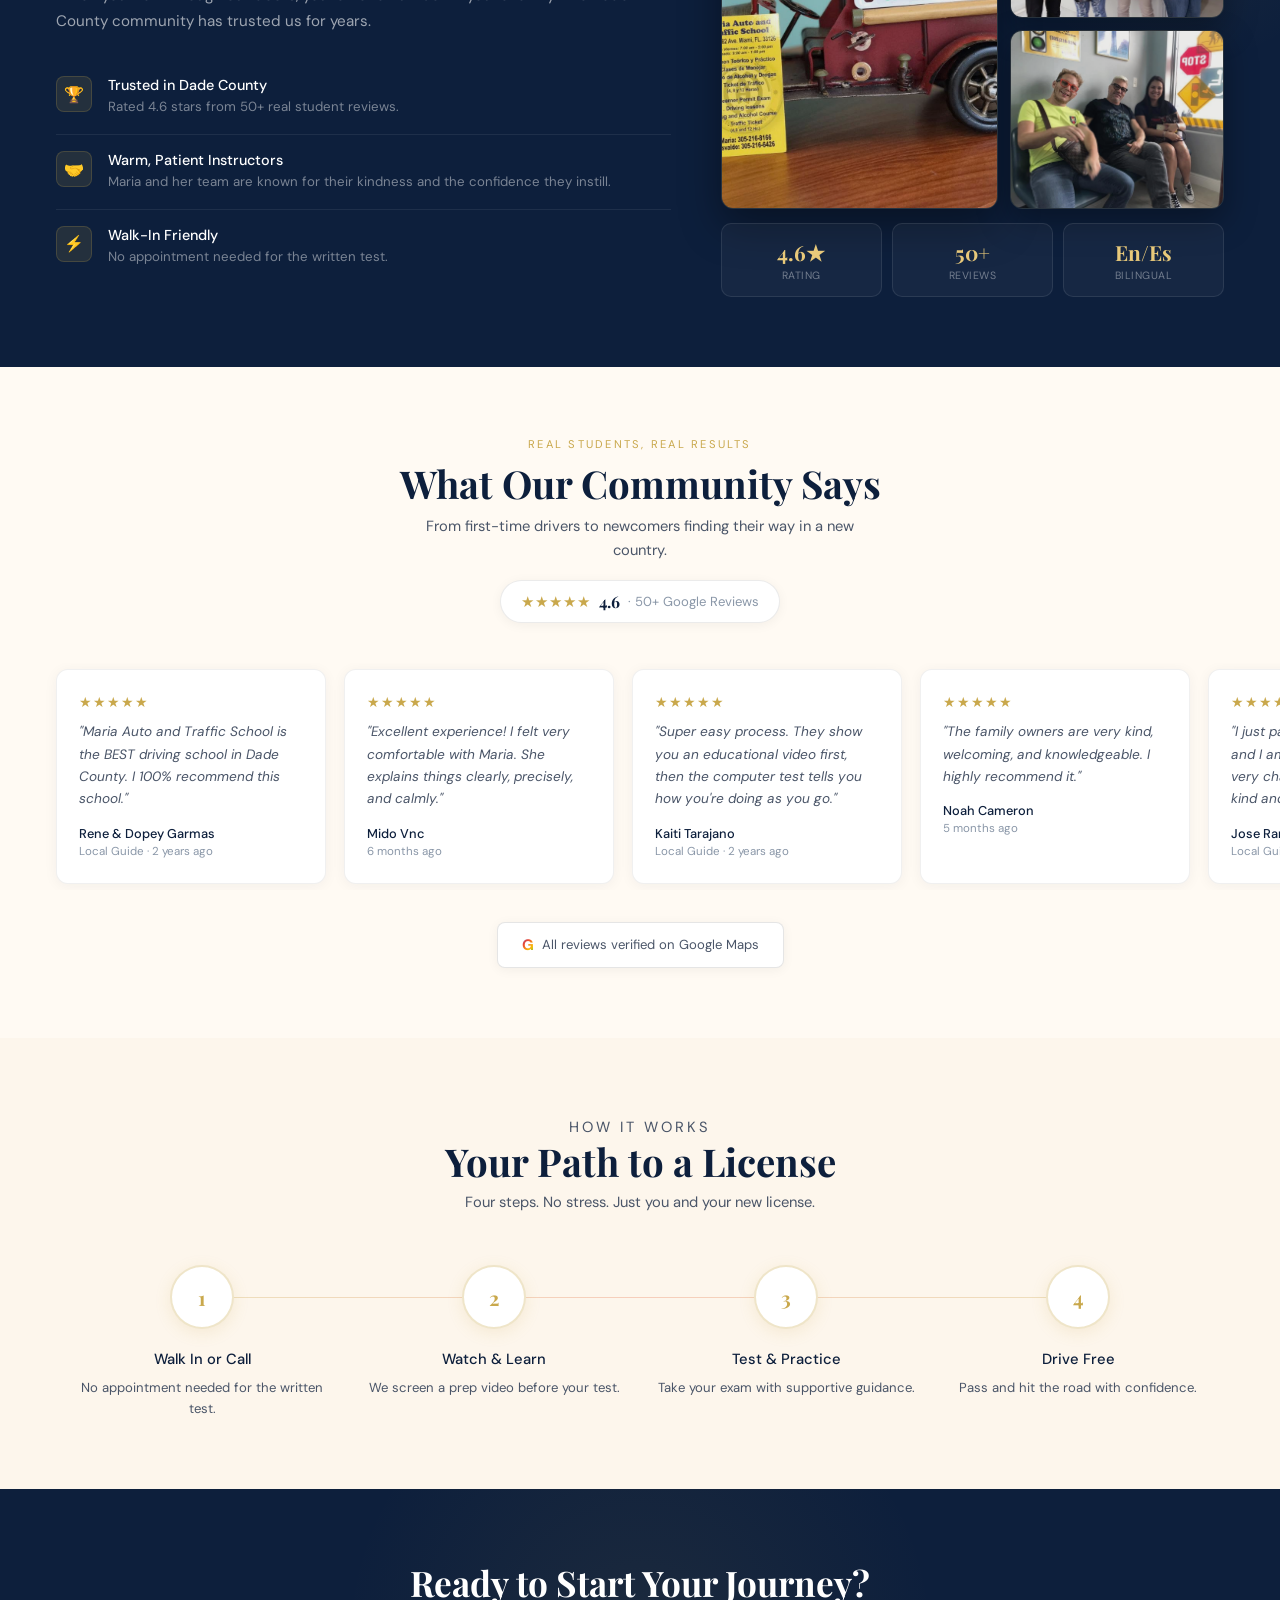
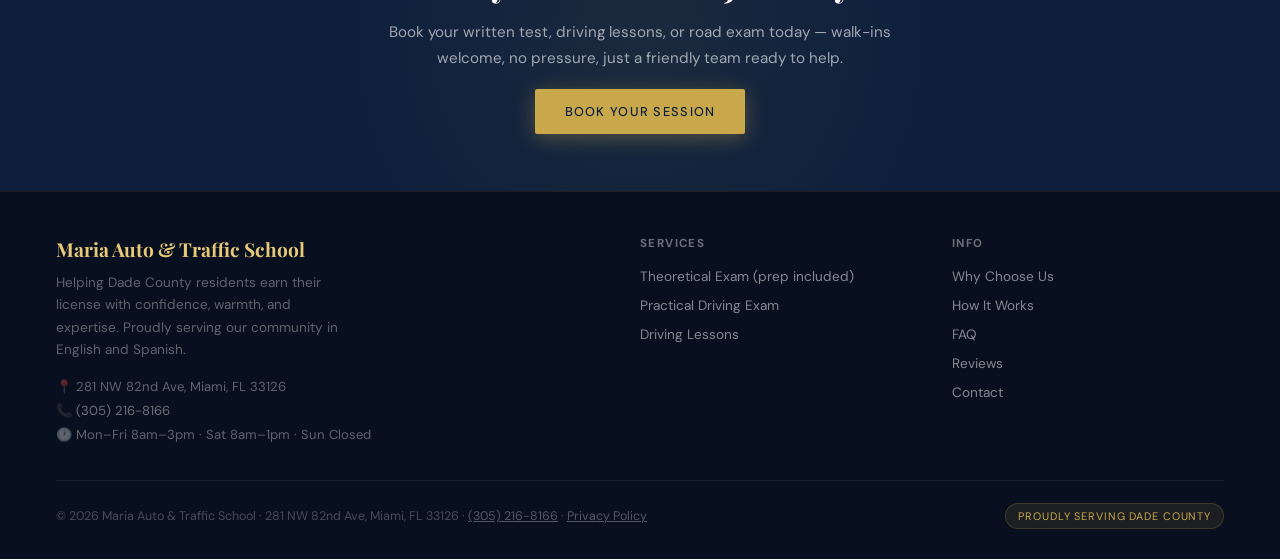
==== commit 8c1fd5aa: "Add files via upload multi page test" ====
--- a/index.html
+++ b/index.html
@@ -19,454 +19,8 @@
 <meta name="twitter:image" content="https://mariaautoschool.netlify.app/images/maria3.jpg">
 <link rel="preconnect" href="https://fonts.googleapis.com">
 <link href="https://fonts.googleapis.com/css2?family=Playfair+Display:ital,wght@0,400;0,700;0,900;1,400;1,700&family=DM+Sans:wght@300;400;500&family=Cormorant+Garamond:ital,wght@0,300;1,300;1,600&display=swap" rel="stylesheet">
-<style>
-  :root {
-    --navy: #0d1f3c;
-    --navy-mid: #162d52;
-    --gold: #c9a84c;
-    --gold-light: #e8c97a;
-    --coral: #e8704a;
-    --cream: #fdf6ec;
-    --warm-white: #fffaf3;
-    --text-dark: #0d1f3c;
-    --text-mid: #4a5568;
-    --text-light: #8a97a8;
-  }
-  *, *::before, *::after { box-sizing: border-box; margin: 0; padding: 0; }
-  html { scroll-behavior: smooth; }
-  body { font-family: 'DM Sans', sans-serif; background: var(--warm-white); color: var(--text-dark); overflow-x: hidden; }
-
-  /* ── NAV ── */
-  nav {
-    position: fixed; top: 0; left: 0; right: 0; z-index: 100;
-    display: flex; align-items: center; justify-content: space-between; gap: 20px;
-    padding: 16px 40px;
-    background: rgba(13,31,60,0.96);
-    backdrop-filter: blur(12px);
-    border-bottom: 1px solid rgba(201,168,76,0.2);
-  }
-  .nav-logo { font-family: 'Playfair Display', serif; font-size: 1.15rem; font-weight: 700; color: var(--gold-light); line-height: 1.2; white-space: nowrap; }
-  .nav-logo span { display: block; font-size: 0.6rem; font-weight: 300; letter-spacing: 0.16em; text-transform: uppercase; color: rgba(232,201,122,0.6); font-family: 'DM Sans', sans-serif; }
-  .nav-links { display: flex; gap: 28px; list-style: none; flex: 1; justify-content: center; }
-  .nav-links a { color: rgba(255,255,255,0.75); text-decoration: none; font-size: 0.78rem; letter-spacing: 0.08em; text-transform: uppercase; transition: color 0.2s; }
-  .nav-links a:hover { color: var(--gold-light); }
-  .nav-right { display: flex; align-items: center; gap: 14px; }
-  .lang-switch { position: relative; }
-  .lang-btn {
-    display: flex; align-items: center; gap: 6px;
-    background: rgba(255,255,255,0.06); border: 1px solid rgba(255,255,255,0.15);
-    color: rgba(255,255,255,0.8); padding: 8px 12px; border-radius: 6px;
-    font-size: 0.78rem; letter-spacing: 0.05em; cursor: pointer;
-    font-family: 'DM Sans', sans-serif;
-  }
-  .lang-btn:hover { border-color: var(--gold); }
-  .lang-menu {
-    display: none; position: absolute; top: calc(100% + 8px); right: 0;
-    background: var(--navy-mid); border: 1px solid rgba(201,168,76,0.25);
-    border-radius: 8px; overflow: hidden; min-width: 140px;
-    box-shadow: 0 12px 32px rgba(0,0,0,0.4);
-  }
-  .lang-menu.open { display: block; }
-  .lang-option {
-    display: block; width: 100%; text-align: left; padding: 10px 16px;
-    background: none; border: none; color: rgba(255,255,255,0.75);
-    font-size: 0.82rem; cursor: pointer; font-family: 'DM Sans', sans-serif;
-  }
-  .lang-option:hover { background: rgba(201,168,76,0.12); color: var(--gold-light); }
-  .lang-option.active { color: var(--gold-light); background: rgba(201,168,76,0.08); }
-  .nav-cta {
-    background: var(--gold); color: var(--navy);
-    padding: 9px 20px; border-radius: 2px;
-    font-size: 0.75rem; font-weight: 500; letter-spacing: 0.1em; text-transform: uppercase;
-    text-decoration: none; transition: background 0.2s, transform 0.15s; white-space: nowrap;
-  }
-  .nav-cta:hover { background: var(--gold-light); transform: translateY(-1px); }
-  .nav-hamburger { display: none; flex-direction: column; gap: 5px; background: none; border: none; cursor: pointer; padding: 4px; }
-  .nav-hamburger span { display: block; width: 22px; height: 2px; background: rgba(255,255,255,0.8); border-radius: 2px; transition: all 0.3s; }
-  .nav-hamburger.open span:nth-child(1) { transform: translateY(7px) rotate(45deg); }
-  .nav-hamburger.open span:nth-child(2) { opacity: 0; }
-  .nav-hamburger.open span:nth-child(3) { transform: translateY(-7px) rotate(-45deg); }
-
-  .mobile-menu {
-    display: none; position: fixed; top: 60px; left: 0; right: 0; z-index: 99;
-    background: rgba(13,31,60,0.98); backdrop-filter: blur(16px);
-    border-bottom: 1px solid rgba(201,168,76,0.15);
-    padding: 20px 24px 26px; flex-direction: column;
-  }
-  .mobile-menu.open { display: flex; }
-  .mobile-menu a { color: rgba(255,255,255,0.75); text-decoration: none; font-size: 1rem; padding: 14px 0; border-bottom: 1px solid rgba(255,255,255,0.07); }
-  .mobile-menu a:last-of-type { border-bottom: none; }
-  .mobile-lang { display: flex; gap: 10px; margin-top: 16px; }
-  .mobile-lang button {
-    flex: 1; padding: 10px; background: rgba(255,255,255,0.06); border: 1px solid rgba(255,255,255,0.15);
-    color: rgba(255,255,255,0.75); border-radius: 6px; font-size: 0.82rem; cursor: pointer;
-  }
-  .mobile-lang button.active { color: var(--gold-light); border-color: var(--gold); }
-
-  /* ── SHARED ── */
-  .section-label { font-size: 0.7rem; letter-spacing: 0.2em; text-transform: uppercase; color: var(--gold); margin-bottom: 10px; }
-  .section-title { font-family: 'Playfair Display', serif; font-size: clamp(1.7rem, 3vw, 2.5rem); font-weight: 700; line-height: 1.15; color: var(--text-dark); }
-
-  /* ── HERO ── */
-  .hero {
-    background: var(--navy); display: grid; grid-template-columns: 1.1fr 0.9fr;
-    position: relative; overflow: hidden; padding-top: 60px;
-  }
-  .hero-bg-texture { position: absolute; inset: 0; background-image: radial-gradient(ellipse 80% 60% at 70% 50%, rgba(201,168,76,0.08) 0%, transparent 60%), radial-gradient(ellipse 40% 40% at 20% 80%, rgba(232,112,74,0.06) 0%, transparent 50%); pointer-events: none; }
-  .hero-left { display: flex; flex-direction: column; justify-content: center; padding: 56px 40px 56px 56px; position: relative; z-index: 2; }
-  .hero-badge { display: inline-flex; align-items: center; gap: 8px; background: rgba(201,168,76,0.12); border: 1px solid rgba(201,168,76,0.3); padding: 6px 14px; border-radius: 100px; margin-bottom: 22px; width: fit-content; }
-  .hero-badge-dot { width: 6px; height: 6px; border-radius: 50%; background: var(--gold); animation: pulse 2s infinite; }
-  @keyframes pulse { 0%,100%{opacity:1;transform:scale(1)} 50%{opacity:0.5;transform:scale(1.3)} }
-  .hero-badge span { font-size: 0.68rem; letter-spacing: 0.12em; text-transform: uppercase; color: var(--gold-light); }
-  .hero-headline { font-family: 'Playfair Display', serif; font-size: clamp(2.3rem, 4vw, 3.8rem); font-weight: 900; line-height: 1.02; color: #fff; margin-bottom: 6px; }
-  .hero-headline em { font-style: italic; color: var(--gold-light); display: block; }
-  .hero-sub { font-family: 'Cormorant Garamond', serif; font-size: 1.15rem; font-weight: 300; font-style: italic; color: rgba(255,255,255,0.5); margin: 10px 0 22px; }
-  .hero-body { color: rgba(255,255,255,0.65); font-size: 0.95rem; line-height: 1.7; max-width: 420px; margin-bottom: 30px; }
-  .hero-actions { display: flex; gap: 14px; flex-wrap: wrap; }
-  .btn-primary { background: var(--gold); color: var(--navy); padding: 14px 30px; border-radius: 2px; font-size: 0.8rem; font-weight: 500; letter-spacing: 0.1em; text-transform: uppercase; text-decoration: none; transition: all 0.2s; box-shadow: 0 4px 20px rgba(201,168,76,0.35); }
-  .btn-primary:hover { background: var(--gold-light); transform: translateY(-2px); }
-  .btn-secondary { border: 1px solid rgba(255,255,255,0.25); color: rgba(255,255,255,0.8); padding: 14px 30px; border-radius: 2px; font-size: 0.8rem; letter-spacing: 0.1em; text-transform: uppercase; text-decoration: none; transition: all 0.2s; }
-  .btn-secondary:hover { border-color: var(--gold); color: var(--gold-light); }
-  .hero-right { display: flex; align-items: center; justify-content: center; position: relative; z-index: 2; padding: 40px 56px 40px 20px; }
-  .hero-photo-wrap { width: 100%; max-width: 380px; display: flex; flex-direction: column; gap: 14px; }
-  .hero-photo { position: relative; border-radius: 14px; overflow: hidden; box-shadow: 0 20px 50px rgba(0,0,0,0.5); border: 1px solid rgba(201,168,76,0.2); aspect-ratio: 5/4; }
-  .hero-photo img { width: 100%; height: 100%; object-fit: cover; display: block; filter: brightness(0.9) saturate(0.92); }
-  .hero-photo-badge { position: absolute; bottom: 12px; left: 12px; background: rgba(13,31,60,0.85); backdrop-filter: blur(8px); border: 1px solid rgba(201,168,76,0.3); padding: 6px 12px; border-radius: 8px; font-size: 0.7rem; color: var(--gold-light); letter-spacing: 0.05em; }
-  .hero-stats-row { display: grid; grid-template-columns: 1fr 1fr; gap: 12px; }
-  .hero-stat-card { background: rgba(255,255,255,0.05); border: 1px solid rgba(201,168,76,0.2); border-radius: 10px; padding: 16px 18px; text-align: center; }
-  .stat-number { font-family: 'Playfair Display', serif; font-size: 1.8rem; font-weight: 900; color: var(--gold-light); line-height: 1; }
-  .stat-label { font-size: 0.68rem; letter-spacing: 0.08em; text-transform: uppercase; color: rgba(255,255,255,0.45); margin-top: 4px; }
-
-  /* ── SERVICES ── */
-  .services { padding: 70px 56px; background: var(--cream); }
-  .services-header { display: grid; grid-template-columns: 1fr 1fr; gap: 30px; margin-bottom: 44px; align-items: end; }
-  .services-desc { color: var(--text-mid); font-size: 0.95rem; line-height: 1.7; }
-  .services-grid { display: grid; grid-template-columns: repeat(3, 1fr); gap: 18px; }
-  .service-card { background: #fff; border-radius: 12px; padding: 30px 26px; border: 1px solid rgba(0,0,0,0.06); transition: all 0.3s; position: relative; overflow: hidden; }
-  .service-card::before { content: ''; position: absolute; bottom: 0; left: 0; right: 0; height: 3px; background: linear-gradient(90deg, var(--gold), var(--coral)); transform: scaleX(0); transform-origin: left; transition: transform 0.3s; }
-  .service-card:hover { transform: translateY(-4px); box-shadow: 0 16px 40px rgba(13,31,60,0.1); }
-  .service-card:hover::before { transform: scaleX(1); }
-  .service-icon { width: 44px; height: 44px; border-radius: 9px; background: linear-gradient(135deg, rgba(201,168,76,0.12), rgba(232,112,74,0.08)); display: flex; align-items: center; justify-content: center; font-size: 1.3rem; margin-bottom: 16px; }
-  .service-name { font-family: 'Playfair Display', serif; font-size: 1.08rem; font-weight: 700; margin-bottom: 8px; color: var(--navy); }
-  .service-desc { font-size: 0.86rem; line-height: 1.65; color: var(--text-mid); }
-
-  /* ── WHY US ── */
-  .why { padding: 70px 56px; background: var(--navy); display: grid; grid-template-columns: 1.1fr 0.9fr; gap: 50px; align-items: center; position: relative; overflow: hidden; }
-  .why::before { content: ''; position: absolute; right: -100px; top: -100px; width: 400px; height: 400px; border-radius: 50%; background: radial-gradient(circle, rgba(201,168,76,0.08) 0%, transparent 70%); pointer-events: none; }
-  .why .section-title { color: #fff; }
-  .why-body { color: rgba(255,255,255,0.6); font-size: 0.95rem; line-height: 1.7; margin: 18px 0 26px; }
-  .why-features { display: flex; flex-direction: column; }
-  .why-feature { display: flex; gap: 16px; align-items: flex-start; padding: 16px 0; border-bottom: 1px solid rgba(255,255,255,0.07); }
-  .why-feature:last-child { border-bottom: none; }
-  .why-feature-icon { width: 36px; height: 36px; border-radius: 8px; background: rgba(201,168,76,0.12); border: 1px solid rgba(201,168,76,0.2); display: flex; align-items: center; justify-content: center; font-size: 1rem; flex-shrink: 0; }
-  .why-feature-text h4 { color: #fff; font-size: 0.9rem; font-weight: 500; margin-bottom: 3px; }
-  .why-feature-text p { color: rgba(255,255,255,0.45); font-size: 0.83rem; line-height: 1.55; }
-  .why-right { display: flex; flex-direction: column; gap: 14px; }
-  .why-photo-grid { display: grid; grid-template-columns: 1.3fr 1fr; gap: 12px; }
-  .why-photo-main { border-radius: 12px; overflow: hidden; box-shadow: 0 16px 40px rgba(0,0,0,0.4); border: 1px solid rgba(201,168,76,0.15); aspect-ratio: 3/4; }
-  .why-photo-side { display: flex; flex-direction: column; gap: 12px; }
-  .why-photo-small { border-radius: 12px; overflow: hidden; box-shadow: 0 12px 32px rgba(0,0,0,0.35); border: 1px solid rgba(201,168,76,0.15); aspect-ratio: 4/3; flex: 1; }
-  .why-photo-main img, .why-photo-small img { width: 100%; height: 100%; object-fit: cover; display: block; filter: brightness(0.92) saturate(0.88); }
-  .why-mini-stats { display: grid; grid-template-columns: repeat(3, 1fr); gap: 10px; }
-  .why-mini { background: rgba(255,255,255,0.04); border: 1px solid rgba(255,255,255,0.09); border-radius: 10px; padding: 14px 10px; text-align: center; }
-  .why-mini-num { font-family: 'Playfair Display', serif; font-size: 1.3rem; font-weight: 700; color: var(--gold-light); }
-  .why-mini-label { color: rgba(255,255,255,0.4); font-size: 0.66rem; letter-spacing: 0.05em; text-transform: uppercase; margin-top: 3px; }
-
-  /* ── REVIEWS ── */
-  .reviews { padding: 70px 0; background: var(--warm-white); overflow: hidden; }
-  .reviews-header { text-align: center; margin-bottom: 40px; padding: 0 56px; }
-  .reviews-header .section-title { margin-bottom: 10px; }
-  .reviews-sub { color: var(--text-mid); font-size: 0.92rem; max-width: 480px; margin: 0 auto; line-height: 1.6; }
-  .reviews-rating-badge { display: inline-flex; align-items: center; gap: 8px; background: #fff; border: 1px solid rgba(0,0,0,0.08); padding: 10px 20px; border-radius: 100px; margin-top: 18px; box-shadow: 0 2px 12px rgba(0,0,0,0.05); }
-  .reviews-rating-badge .stars { color: var(--gold); font-size: 0.95rem; letter-spacing: 1px; }
-  .reviews-rating-badge .num { font-family: 'Playfair Display', serif; font-weight: 700; color: var(--navy); font-size: 1rem; }
-  .reviews-rating-badge .count { color: var(--text-light); font-size: 0.82rem; }
-  .reviews-track-wrap { overflow: hidden; }
-  .reviews-track { display: flex; gap: 18px; animation: scroll-left 42s linear infinite; width: max-content; padding: 6px 56px; }
-  .reviews-track:hover { animation-play-state: paused; }
-  @keyframes scroll-left { 0% { transform: translateX(0); } 100% { transform: translateX(-50%); } }
-  .review-card { background: #fff; border-radius: 12px; padding: 24px 22px; width: 270px; flex-shrink: 0; border: 1px solid rgba(0,0,0,0.06); box-shadow: 0 2px 14px rgba(13,31,60,0.05); }
-  .review-stars { color: var(--gold); font-size: 0.85rem; margin-bottom: 10px; letter-spacing: 1px; }
-  .review-text { font-size: 0.85rem; line-height: 1.65; color: var(--text-mid); margin-bottom: 14px; font-style: italic; }
-  .review-author { font-size: 0.8rem; font-weight: 500; color: var(--navy); }
-  .review-time { font-size: 0.72rem; color: var(--text-light); margin-top: 2px; }
-  .google-badge { display: flex; align-items: center; gap: 8px; background: #fff; border: 1px solid rgba(0,0,0,0.1); padding: 12px 24px; border-radius: 8px; font-size: 0.82rem; color: var(--text-mid); box-shadow: 0 2px 12px rgba(0,0,0,0.05); width: fit-content; margin: 32px auto 0; }
-  .g-logo { font-weight: 700; font-size: 0.95rem; background: linear-gradient(135deg, #4285F4, #EA4335, #FBBC05, #34A853); -webkit-background-clip: text; -webkit-text-fill-color: transparent; }
-
-  /* ── PROCESS ── */
-  .process { padding: 70px 56px; background: var(--cream); }
-  .process-header { text-align: center; margin-bottom: 50px; }
-  .process-header p { color: var(--text-mid); font-size: 0.92rem; max-width: 440px; margin: 8px auto 0; line-height: 1.6; }
-  .process-steps { display: grid; grid-template-columns: repeat(4, 1fr); position: relative; }
-  .process-steps::before { content: ''; position: absolute; top: 32px; left: 12.5%; right: 12.5%; height: 1px; background: linear-gradient(90deg, var(--gold), var(--coral), var(--gold)); opacity: 0.3; }
-  .process-step { text-align: center; padding: 0 16px; }
-  .step-num { width: 64px; height: 64px; border-radius: 50%; background: #fff; border: 2px solid rgba(201,168,76,0.3); display: flex; align-items: center; justify-content: center; margin: 0 auto 20px; font-family: 'Playfair Display', serif; font-size: 1.25rem; font-weight: 700; color: var(--gold); position: relative; z-index: 1; box-shadow: 0 4px 16px rgba(201,168,76,0.15); }
-  .step-title { font-size: 0.92rem; font-weight: 500; color: var(--navy); margin-bottom: 8px; }
-  .step-desc { font-size: 0.82rem; color: var(--text-mid); line-height: 1.6; }
-
-  /* ── CONTACT ── */
-  .contact { padding: 70px 56px; background: var(--navy); display: grid; grid-template-columns: 1fr 1fr; gap: 50px; align-items: start; position: relative; overflow: hidden; }
-  .contact::after { content: ''; position: absolute; left: -100px; bottom: -100px; width: 350px; height: 350px; border-radius: 50%; background: radial-gradient(circle, rgba(232,112,74,0.08) 0%, transparent 70%); pointer-events: none; }
-  .contact .section-title { color: #fff; margin-bottom: 12px; }
-  .contact-body { color: rgba(255,255,255,0.5); font-size: 0.92rem; line-height: 1.7; margin-bottom: 26px; }
-  .contact-storefront { border-radius: 12px; overflow: hidden; margin-bottom: 26px; box-shadow: 0 12px 32px rgba(0,0,0,0.3); border: 1px solid rgba(201,168,76,0.15); aspect-ratio: 16/9; max-height: 220px; }
-  .contact-storefront img { width: 100%; height: 100%; object-fit: cover; display: block; filter: brightness(0.85) saturate(0.85); }
-  .contact-info { display: flex; flex-direction: column; gap: 16px; }
-  .contact-item { display: flex; gap: 14px; align-items: center; }
-  .contact-icon { width: 38px; height: 38px; border-radius: 8px; background: rgba(201,168,76,0.1); border: 1px solid rgba(201,168,76,0.2); display: flex; align-items: center; justify-content: center; font-size: 1rem; flex-shrink: 0; }
-  .contact-item-text { color: rgba(255,255,255,0.75); font-size: 0.88rem; line-height: 1.5; }
-  .contact-item-text a { color: inherit; text-decoration: none; border-bottom: 1px solid rgba(255,255,255,0.2); }
-  .contact-item-label { font-size: 0.68rem; letter-spacing: 0.1em; text-transform: uppercase; color: rgba(255,255,255,0.3); margin-bottom: 2px; }
-  .contact-form { background: rgba(255,255,255,0.04); border: 1px solid rgba(201,168,76,0.15); border-radius: 14px; padding: 34px; }
-  .contact-form h3 { font-family: 'Playfair Display', serif; font-size: 1.25rem; color: #fff; margin-bottom: 22px; }
-  .form-group { margin-bottom: 16px; }
-  .form-group label { display: block; font-size: 0.72rem; letter-spacing: 0.08em; text-transform: uppercase; color: rgba(255,255,255,0.4); margin-bottom: 6px; }
-  .form-group input, .form-group select, .form-group textarea { width: 100%; background: rgba(255,255,255,0.06); border: 1px solid rgba(255,255,255,0.1); border-radius: 6px; padding: 12px 14px; color: #fff; font-family: 'DM Sans', sans-serif; font-size: 0.9rem; outline: none; transition: border-color 0.2s; -webkit-appearance: none; appearance: none; }
-  .form-group select option { background: var(--navy-mid); color: #fff; }
-  .form-group input:focus, .form-group select:focus, .form-group textarea:focus { border-color: rgba(201,168,76,0.4); }
-  .form-group input::placeholder, .form-group textarea::placeholder { color: rgba(255,255,255,0.25); }
-  .form-group textarea { height: 90px; resize: none; }
-  .checkbox-group { display: flex; flex-direction: column; gap: 8px; }
-  .form-hint { font-size: 0.78rem; color: var(--gold); opacity: 0.9; margin-top: 6px; line-height: 1.5; display: none; }
-  .form-hint.visible { display: block; }
-  .availability-badge {
-    display: flex; align-items: center; gap: 10px;
-    background: rgba(76,175,122,0.1); border: 1px solid rgba(76,175,122,0.25);
-    padding: 10px 14px; border-radius: 8px; margin-bottom: 18px;
-  }
-  .availability-dot { width: 8px; height: 8px; border-radius: 50%; background: #4caf7a; flex-shrink: 0; }
-  .availability-badge span { font-size: 0.82rem; color: rgba(255,255,255,0.75); line-height: 1.4; }
-  .whatsapp-fallback {
-    display: flex; align-items: center; justify-content: center; gap: 8px;
-    margin-top: 12px; padding: 12px; border-radius: 6px;
-    background: rgba(76,175,122,0.08); border: 1px solid rgba(76,175,122,0.2);
-    color: #6fcf97; text-decoration: none; font-size: 0.82rem; font-weight: 500;
-    transition: background 0.2s;
-  }
-  .whatsapp-fallback:hover { background: rgba(76,175,122,0.15); }
-  .service-datetime-block {
-    background: rgba(201,168,76,0.05); border: 1px solid rgba(201,168,76,0.15);
-    border-radius: 8px; padding: 14px 14px 4px; margin-bottom: 14px;
-  }
-  .service-datetime-label {
-    font-size: 0.78rem; font-weight: 500; color: var(--gold-light);
-    margin-bottom: 10px; display: flex; align-items: center; gap: 6px;
-  }
-  .service-datetime-label .dot { width: 5px; height: 5px; border-radius: 50%; background: var(--gold); flex-shrink: 0; }
-  .range-toggle-row { display: flex; align-items: center; gap: 8px; margin: -4px 0 12px; }
-  .range-toggle-row input[type="checkbox"] { width: 15px; height: 15px; cursor: pointer; accent-color: var(--gold); }
-  .range-toggle-row label { font-size: 0.78rem; color: rgba(255,255,255,0.55); cursor: pointer; margin: 0; text-transform: none; letter-spacing: 0; }
-  .end-date-group { display: none; }
-  .end-date-group.visible { display: block; }
-  .contact-pref-row { display: flex; gap: 10px; }
-  .contact-pref-item { flex: 1; position: relative; }
-  .contact-pref-item input[type="checkbox"] { position: absolute; opacity: 0; width: 0; height: 0; }
-  .contact-pref-item label {
-    display: flex; align-items: center; justify-content: center; gap: 8px;
-    cursor: pointer; font-size: 0.85rem; color: rgba(255,255,255,0.7);
-    padding: 10px 12px; border-radius: 6px;
-    border: 1px solid rgba(255,255,255,0.1);
-    background: rgba(255,255,255,0.04);
-    transition: all 0.2s; user-select: none; text-align: center;
-  }
-  .contact-pref-item label:hover { border-color: rgba(201,168,76,0.4); }
-  .contact-pref-item input:checked + label { border-color: var(--gold); background: rgba(201,168,76,0.12); color: #fff; }
-  .field-error-msg { font-size: 0.78rem; color: #e8704a; margin-top: 6px; display: none; }
-  .field-error-msg.visible { display: block; }
-  .booking-modal-overlay {
-    display: none; position: fixed; inset: 0; z-index: 250;
-    background: rgba(8,15,30,0.85); backdrop-filter: blur(6px);
-    align-items: center; justify-content: center; padding: 20px;
-  }
-  .booking-modal-overlay.open { display: flex; }
-  .booking-modal-box {
-    background: var(--warm-white); border-radius: 16px; max-width: 460px; width: 100%;
-    padding: 30px 28px; box-shadow: 0 32px 80px rgba(0,0,0,0.5);
-    animation: modal-in 0.25s ease; text-align: center;
-  }
-  .booking-modal-icon {
-    width: 52px; height: 52px; border-radius: 50%; margin: 0 auto 16px;
-    background: rgba(201,168,76,0.15); border: 2px solid rgba(201,168,76,0.4);
-    display: flex; align-items: center; justify-content: center; font-size: 1.5rem;
-  }
-  .booking-modal-box h3 { font-family: 'Playfair Display', serif; font-size: 1.2rem; color: var(--navy); margin-bottom: 10px; }
-  .booking-modal-box p { font-size: 0.92rem; color: var(--text-mid); line-height: 1.7; margin-bottom: 22px; }
-  .booking-modal-actions { display: flex; gap: 10px; }
-  .booking-modal-actions button {
-    flex: 1; padding: 12px; border-radius: 6px; font-size: 0.82rem; font-weight: 500;
-    letter-spacing: 0.06em; text-transform: uppercase; cursor: pointer; border: none;
-    font-family: 'DM Sans', sans-serif; transition: all 0.2s;
-  }
-  .booking-modal-cancel { background: rgba(0,0,0,0.06); color: var(--text-mid); }
-  .booking-modal-cancel:hover { background: rgba(0,0,0,0.1); }
-  .booking-modal-confirm { background: var(--gold); color: var(--navy); }
-  .booking-modal-confirm:hover { background: var(--gold-light); }
-  .day-pill-row { display: flex; gap: 6px; flex-wrap: wrap; margin-bottom: 4px; }
-  .day-pill-item { position: relative; }
-  .day-pill-item input[type="checkbox"] { position: absolute; opacity: 0; width: 0; height: 0; }
-  .day-pill-item label {
-    display: flex; align-items: center; justify-content: center;
-    width: 42px; height: 38px; border-radius: 6px; cursor: pointer;
-    font-size: 0.78rem; font-weight: 500; color: rgba(255,255,255,0.6);
-    border: 1px solid rgba(255,255,255,0.1); background: rgba(255,255,255,0.04);
-    transition: all 0.2s; user-select: none;
-  }
-  .day-pill-item label:hover { border-color: rgba(201,168,76,0.4); }
-  .day-pill-item input:checked + label { border-color: var(--gold); background: rgba(201,168,76,0.15); color: #fff; }
-  .lessons-note { font-size: 0.78rem; color: rgba(255,255,255,0.45); line-height: 1.5; margin: 4px 0 12px; }
-  .checkbox-item { position: relative; }
-  .checkbox-item input[type="checkbox"] { position: absolute; opacity: 0; width: 0; height: 0; }
-  .checkbox-item label {
-    display: flex; align-items: center; gap: 12px;
-    cursor: pointer; font-size: 0.9rem; color: rgba(255,255,255,0.75);
-    padding: 10px 14px; border-radius: 8px;
-    border: 1px solid rgba(255,255,255,0.1);
-    background: rgba(255,255,255,0.04);
-    transition: all 0.2s; user-select: none;
-  }
-  .checkbox-item label:hover { border-color: rgba(201,168,76,0.4); background: rgba(201,168,76,0.06); color: rgba(255,255,255,0.95); }
-  .checkbox-item input[type="checkbox"]:checked + label {
-    border-color: var(--gold); background: rgba(201,168,76,0.12); color: #fff;
-  }
-  .checkbox-box {
-    width: 20px; height: 20px; border-radius: 5px; flex-shrink: 0;
-    border: 2px solid rgba(255,255,255,0.25);
-    background: rgba(255,255,255,0.05);
-    display: flex; align-items: center; justify-content: center;
-    transition: all 0.2s; font-size: 0.75rem;
-  }
-  .checkbox-item label:hover .checkbox-box { border-color: var(--gold); }
-  .checkbox-item input[type="checkbox"]:checked + label .checkbox-box {
-    background: var(--gold); border-color: var(--gold); color: var(--navy);
-  }
-  .checkbox-item input[type="checkbox"]:checked + label .checkbox-box::after { content: '✓'; font-weight: 700; }
-  .form-row { display: grid; grid-template-columns: 1fr 1fr; gap: 14px; }
-  .btn-submit { width: 100%; padding: 14px; background: var(--gold); color: var(--navy); border: none; border-radius: 6px; font-family: 'DM Sans', sans-serif; font-size: 0.82rem; font-weight: 500; letter-spacing: 0.1em; text-transform: uppercase; cursor: pointer; transition: all 0.2s; box-shadow: 0 4px 18px rgba(201,168,76,0.3); margin-top: 4px; }
-  .btn-submit:hover { background: var(--gold-light); transform: translateY(-1px); }
-  .btn-submit:disabled { opacity: 0.7; cursor: default; transform: none; }
-  .form-success { display: none; text-align: center; padding: 30px 16px; }
-  .form-success-icon { width: 56px; height: 56px; border-radius: 50%; background: rgba(76,175,122,0.15); border: 2px solid rgba(76,175,122,0.4); display: flex; align-items: center; justify-content: center; font-size: 1.6rem; margin: 0 auto 16px; }
-  .form-success h4 { font-family: 'Playfair Display', serif; font-size: 1.2rem; color: #fff; margin-bottom: 8px; }
-  .form-success p { color: rgba(255,255,255,0.5); font-size: 0.88rem; line-height: 1.6; }
-
-  /* ── FOOTER ── */
-  footer { background: #080f1e; padding: 44px 56px 30px; border-top: 1px solid rgba(201,168,76,0.1); }
-  .footer-inner { display: grid; grid-template-columns: 2fr 1fr 1fr; gap: 40px; margin-bottom: 34px; }
-  .footer-brand h3 { font-family: 'Playfair Display', serif; font-size: 1.2rem; color: var(--gold-light); margin-bottom: 10px; }
-  .footer-brand p { color: rgba(255,255,255,0.35); font-size: 0.85rem; line-height: 1.65; max-width: 300px; }
-  .footer-contact-mini { margin-top: 14px; font-size: 0.82rem; color: rgba(255,255,255,0.35); line-height: 1.8; }
-  .footer-contact-mini a { color: rgba(255,255,255,0.4); text-decoration: none; }
-  .footer-col h4 { font-size: 0.72rem; letter-spacing: 0.12em; text-transform: uppercase; color: rgba(255,255,255,0.4); margin-bottom: 14px; }
-  .footer-col ul { list-style: none; display: flex; flex-direction: column; gap: 8px; }
-  .footer-col ul a { color: rgba(255,255,255,0.5); text-decoration: none; font-size: 0.85rem; transition: color 0.2s; }
-  .footer-col ul a:hover { color: var(--gold-light); }
-  .footer-bottom { border-top: 1px solid rgba(255,255,255,0.06); padding-top: 22px; display: flex; justify-content: space-between; align-items: center; flex-wrap: wrap; gap: 12px; }
-  .footer-bottom p { color: rgba(255,255,255,0.25); font-size: 0.78rem; }
-  .footer-bottom a { color: rgba(255,255,255,0.3); }
-  .footer-dade { background: rgba(201,168,76,0.1); border: 1px solid rgba(201,168,76,0.2); padding: 5px 12px; border-radius: 100px; font-size: 0.68rem; color: var(--gold); letter-spacing: 0.08em; text-transform: uppercase; }
-
-  /* ── ANIMATIONS ── */
-  .fade-up { opacity: 0; transform: translateY(24px); transition: opacity 0.6s ease, transform 0.6s ease; }
-  .fade-up.visible { opacity: 1; transform: translateY(0); }
-
-  /* ── BACK TO TOP ── */
-  .back-to-top {
-    position: fixed; bottom: 28px; right: 28px; z-index: 90;
-    width: 46px; height: 46px; border-radius: 50%;
-    background: var(--navy); border: 1px solid rgba(201,168,76,0.3);
-    color: var(--gold-light); font-size: 1.2rem;
-    display: flex; align-items: center; justify-content: center;
-    cursor: pointer; box-shadow: 0 8px 24px rgba(0,0,0,0.25);
-    opacity: 0; visibility: hidden; transform: translateY(10px);
-    transition: opacity 0.25s, transform 0.25s, visibility 0.25s, background 0.2s;
-  }
-  .back-to-top.visible { opacity: 1; visibility: visible; transform: translateY(0); }
-  .back-to-top:hover { background: var(--navy-mid); }
-  @media (max-width: 900px) {
-    .back-to-top { bottom: 20px; right: 20px; width: 42px; height: 42px; }
-  }
-
-  /* ── FAQ ── */
-  .faq { padding: 70px 56px; background: var(--warm-white); }
-  .faq-header { text-align: center; margin-bottom: 44px; }
-  .faq-header p { color: var(--text-mid); font-size: 0.92rem; max-width: 480px; margin: 8px auto 0; line-height: 1.6; }
-  .faq-list { max-width: 720px; margin: 0 auto; }
-  .faq-item { border-bottom: 1px solid rgba(0,0,0,0.08); }
-  .faq-item:first-child { border-top: 1px solid rgba(0,0,0,0.08); }
-  .faq-question {
-    width: 100%; display: flex; align-items: center; justify-content: space-between;
-    gap: 16px; padding: 20px 4px; background: none; border: none; cursor: pointer;
-    text-align: left; font-family: 'DM Sans', sans-serif;
-  }
-  .faq-question span:first-child { font-size: 0.98rem; font-weight: 500; color: var(--navy); }
-  .faq-icon { font-size: 1.3rem; color: var(--gold); flex-shrink: 0; transition: transform 0.25s; line-height: 1; }
-  .faq-item.open .faq-icon { transform: rotate(45deg); }
-  .faq-answer {
-    max-height: 0; overflow: hidden; transition: max-height 0.3s ease;
-  }
-  .faq-answer p { padding: 0 4px 20px; font-size: 0.9rem; color: var(--text-mid); line-height: 1.7; }
-
-  /* ── MODAL ── */
-  .modal-overlay { display: none; position: fixed; inset: 0; z-index: 200; background: rgba(8,15,30,0.85); backdrop-filter: blur(6px); align-items: center; justify-content: center; padding: 20px; }
-  .modal-overlay.open { display: flex; }
-  .modal-box { background: var(--warm-white); border-radius: 16px; max-width: 700px; width: 100%; max-height: 86vh; display: flex; flex-direction: column; box-shadow: 0 32px 80px rgba(0,0,0,0.5); animation: modal-in 0.25s ease; }
-  @keyframes modal-in { from { opacity: 0; transform: translateY(20px) scale(0.98); } to { opacity: 1; transform: translateY(0) scale(1); } }
-  .modal-header { display: flex; align-items: center; justify-content: space-between; padding: 24px 32px 18px; border-bottom: 1px solid rgba(0,0,0,0.08); flex-shrink: 0; }
-  .modal-header h2 { font-family: 'Playfair Display', serif; font-size: 1.4rem; color: var(--navy); }
-  .modal-close { background: rgba(0,0,0,0.06); border: none; cursor: pointer; width: 34px; height: 34px; border-radius: 50%; font-size: 1rem; color: var(--text-mid); display: flex; align-items: center; justify-content: center; transition: background 0.2s; flex-shrink: 0; }
-  .modal-close:hover { background: rgba(0,0,0,0.12); }
-  .modal-body { overflow-y: auto; padding: 24px 32px 32px; }
-  .modal-body .updated { color: var(--text-light); font-size: 0.8rem; margin-bottom: 22px; }
-  .modal-body h3 { font-family: 'Playfair Display', serif; font-size: 1rem; color: var(--navy); margin: 22px 0 8px; }
-  .modal-body h3:first-of-type { margin-top: 0; }
-  .modal-body p { color: var(--text-mid); font-size: 0.9rem; line-height: 1.75; margin-bottom: 10px; }
-  .modal-body ul { color: var(--text-mid); font-size: 0.9rem; line-height: 1.75; padding-left: 20px; margin-bottom: 10px; }
-  .modal-body a { color: var(--gold); }
-
-  @media (max-width: 900px) {
-    nav { padding: 14px 20px; }
-    .nav-links { display: none; }
-    .nav-cta { display: none; }
-    .nav-hamburger { display: flex; }
-    .hero { grid-template-columns: 1fr; }
-    .hero-left { padding: 40px 20px 30px; }
-    .hero-right { padding: 0 20px 40px; }
-    .hero-photo-wrap { max-width: 100%; }
-    .services, .why, .reviews-header, .process, .contact, .faq, footer { padding-left: 20px; padding-right: 20px; }
-    .services, .why, .process, .contact, .faq { padding-top: 50px; padding-bottom: 50px; }
-    .services-header, .why, .contact { grid-template-columns: 1fr; }
-    .services-grid { grid-template-columns: 1fr; }
-    .why-photo-grid { grid-template-columns: 1fr; }
-    .why-photo-main { aspect-ratio: 16/9; }
-    .process-steps { grid-template-columns: 1fr 1fr; row-gap: 30px; }
-    .process-steps::before { display: none; }
-    .footer-inner { grid-template-columns: 1fr; gap: 28px; }
-    .why-mini-stats { grid-template-columns: repeat(3, 1fr); }
-    .form-row { grid-template-columns: 1fr; }
-    .reviews-track { padding: 6px 20px; }
-    .modal-header, .modal-body { padding-left: 20px; padding-right: 20px; }
-  }
-
-  /* ── ACCESSIBILITY: VISIBLE FOCUS STATES ── */
-  a:focus-visible, button:focus-visible, input:focus-visible, select:focus-visible, textarea:focus-visible {
-    outline: 2px solid var(--gold-light);
-    outline-offset: 2px;
-  }
-  .checkbox-item input[type="checkbox"]:focus-visible + label,
-  .day-pill-item input[type="checkbox"]:focus-visible + label,
-  .contact-pref-item input[type="checkbox"]:focus-visible + label {
-    outline: 2px solid var(--gold-light);
-    outline-offset: 2px;
-  }
-  .range-toggle-row input[type="checkbox"]:focus-visible {
-    outline: 2px solid var(--gold-light);
-    outline-offset: 2px;
-  }
-  .nav-hamburger:focus-visible, .modal-close:focus-visible, .lang-btn:focus-visible {
-    outline: 2px solid var(--gold-light);
-    outline-offset: 2px;
-  }
-</style>
+<link rel="stylesheet" href="style.css">
+
 <script type="application/ld+json">
 {
   "@context": "https://schema.org",
@@ -509,49 +63,6 @@
   "availableLanguage": ["English", "Spanish"]
 }
 </script>
-<script type="application/ld+json">
-{
-  "@context": "https://schema.org",
-  "@type": "FAQPage",
-  "mainEntity": [
-    {
-      "@type": "Question",
-      "name": "Do I need an appointment for the written test?",
-      "acceptedAnswer": { "@type": "Answer", "text": "No — walk-ins are always welcome for the written knowledge test, no appointment needed. We'll screen a short prep video before you take the computerized exam." }
-    },
-    {
-      "@type": "Question",
-      "name": "Do you speak Spanish?",
-      "acceptedAnswer": { "@type": "Answer", "text": "Yes! Our entire team is bilingual, and this website works in both English and Spanish." }
-    },
-    {
-      "@type": "Question",
-      "name": "What should I bring to my appointment?",
-      "acceptedAnswer": { "@type": "Answer", "text": "A valid photo ID for all services, and your learner's permit if you're taking the practical driving exam." }
-    },
-    {
-      "@type": "Question",
-      "name": "Can multiple people book the theoretical exam together?",
-      "acceptedAnswer": { "@type": "Answer", "text": "Yes — this session can accommodate multiple students at once, so it's great if you're coming in with a friend or family member." }
-    },
-    {
-      "@type": "Question",
-      "name": "Do you offer driving lessons at my location?",
-      "acceptedAnswer": { "@type": "Answer", "text": "We can come to you for driving lessons — a travel fee may apply depending on distance." }
-    },
-    {
-      "@type": "Question",
-      "name": "Is submitting the booking form a guaranteed appointment?",
-      "acceptedAnswer": { "@type": "Answer", "text": "Not automatically — it's a request. We'll confirm your appointment by phone, text, or email." }
-    },
-    {
-      "@type": "Question",
-      "name": "What are your hours?",
-      "acceptedAnswer": { "@type": "Answer", "text": "Monday–Friday 8:00 AM–3:00 PM, Saturday 8:00 AM–1:00 PM, closed Sundays." }
-    }
-  ]
-}
-</script>
 </head>
 <body>
 
@@ -561,9 +72,9 @@
   <ul class="nav-links">
     <li><a href="#services" data-i18n="nav.services">Services</a></li>
     <li><a href="#process" data-i18n="nav.process">How It Works</a></li>
-    <li><a href="#faq" data-i18n="footer.faq">FAQ</a></li>
+    <li><a href="faq.html" data-i18n="footer.faq">FAQ</a></li>
     <li><a href="#reviews" data-i18n="nav.reviews">Reviews</a></li>
-    <li><a href="#contact" data-i18n="nav.contact">Contact</a></li>
+    <li><a href="book.html" data-i18n="nav.contact">Contact</a></li>
   </ul>
   <div class="nav-right">
     <div class="lang-switch">
@@ -573,7 +84,7 @@
         <button class="lang-option" data-lang="es">Español</button>
       </div>
     </div>
-    <a href="#contact" class="nav-cta" data-i18n="nav.cta">Get Started</a>
+    <a href="book.html" class="nav-cta" data-i18n="nav.cta">Get Started</a>
     <button class="nav-hamburger" id="hamburger" aria-label="Open menu"><span></span><span></span><span></span></button>
   </div>
 </nav>
@@ -581,16 +92,15 @@
 <div class="mobile-menu" id="mobile-menu">
   <a href="#services" class="mobile-link" data-i18n="nav.services">Services</a>
   <a href="#process" class="mobile-link" data-i18n="nav.process">How It Works</a>
-  <a href="#faq" class="mobile-link" data-i18n="footer.faq">FAQ</a>
+  <a href="faq.html" class="mobile-link" data-i18n="footer.faq">FAQ</a>
   <a href="#reviews" class="mobile-link" data-i18n="nav.reviews">Reviews</a>
-  <a href="#contact" class="mobile-link" data-i18n="nav.contact">Contact</a>
+  <a href="book.html" class="mobile-link" data-i18n="nav.contact">Contact</a>
   <div class="mobile-lang">
     <button data-lang="en">English</button>
     <button data-lang="es">Español</button>
   </div>
 </div>
 
-<!-- HERO -->
 <section class="hero">
   <div class="hero-bg-texture"></div>
   <div class="hero-left">
@@ -599,7 +109,7 @@
     <p class="hero-sub" data-i18n="hero.sub">Your license. Your freedom. Your future.</p>
     <p class="hero-body" data-i18n="hero.body">Maria Auto & Traffic School has guided hundreds of students from first-time nerves to full confidence behind the wheel. We make the process simple and welcoming — written test, road exam, or driving lessons.</p>
     <div class="hero-actions">
-      <a href="#contact" class="btn-primary" data-i18n="hero.cta1">Book Your Session</a>
+      <a href="book.html" class="btn-primary" data-i18n="hero.cta1">Book Your Session</a>
       <a href="#services" class="btn-secondary" data-i18n="hero.cta2">Explore Services</a>
     </div>
   </div>
@@ -623,7 +133,6 @@
   </div>
 </section>
 
-<!-- SERVICES -->
 <section class="services" id="services">
   <div class="services-header">
     <div>
@@ -661,7 +170,6 @@
   </div>
 </section>
 
-<!-- WHY US -->
 <section class="why" id="why">
   <div class="why-left">
     <p class="section-label" style="color:var(--gold)" data-i18n="why.label">Why Maria's School</p>
@@ -698,7 +206,6 @@
   </div>
 </section>
 
-<!-- REVIEWS -->
 <section class="reviews" id="reviews">
   <div class="reviews-header">
     <p class="section-label" data-i18n="reviews.label">Real Students, Real Results</p>
@@ -740,7 +247,6 @@
   </div>
 </section>
 
-<!-- PROCESS -->
 <section class="process" id="process">
   <div class="process-header">
     <p class="section-label" data-i18n="process.label">How It Works</p>
@@ -755,159 +261,16 @@
   </div>
 </section>
 
-<!-- FAQ -->
-<section class="faq" id="faq">
-  <div class="faq-header">
-    <p class="section-label" data-i18n="faq.label">Common Questions</p>
-    <h2 class="section-title" data-i18n="faq.title">Frequently Asked Questions</h2>
-    <p data-i18n="faq.sub">Can't find what you're looking for? Message us on WhatsApp or give us a call.</p>
-  </div>
-  <div class="faq-list">
-    <div class="faq-item">
-      <button class="faq-question" type="button" aria-expanded="false">
-        <span data-i18n="faq.q1">Do I need an appointment for the written test?</span>
-        <span class="faq-icon">+</span>
-      </button>
-      <div class="faq-answer"><p data-i18n="faq.a1">No — walk-ins are always welcome for the written knowledge test, no appointment needed. We'll screen a short prep video before you take the computerized exam.</p></div>
-    </div>
-    <div class="faq-item">
-      <button class="faq-question" type="button" aria-expanded="false">
-        <span data-i18n="faq.q2">Do you speak Spanish?</span>
-        <span class="faq-icon">+</span>
-      </button>
-      <div class="faq-answer"><p data-i18n="faq.a2">Yes! Our entire team is bilingual, and this website works in both English and Spanish — just use the language switcher in the top menu.</p></div>
-    </div>
-    <div class="faq-item">
-      <button class="faq-question" type="button" aria-expanded="false">
-        <span data-i18n="faq.q3">What should I bring to my appointment?</span>
-        <span class="faq-icon">+</span>
-      </button>
-      <div class="faq-answer"><p data-i18n="faq.a3">A valid photo ID for all services, and your learner's permit if you're taking the practical driving exam. If you have questions about your specific situation, just reach out before your visit.</p></div>
-    </div>
-    <div class="faq-item">
-      <button class="faq-question" type="button" aria-expanded="false">
-        <span data-i18n="faq.q4">Can multiple people book the theoretical exam together?</span>
-        <span class="faq-icon">+</span>
-      </button>
-      <div class="faq-answer"><p data-i18n="faq.a4">Yes — this session can accommodate multiple students at once, so it's great if you're coming in with a friend or family member.</p></div>
-    </div>
-    <div class="faq-item">
-      <button class="faq-question" type="button" aria-expanded="false">
-        <span data-i18n="faq.q5">Do you offer driving lessons at my location?</span>
-        <span class="faq-icon">+</span>
-      </button>
-      <div class="faq-answer"><p data-i18n="faq.a5">We can come to you for driving lessons — a travel fee may apply depending on distance. Just let us know your preference when you submit a request.</p></div>
-    </div>
-    <div class="faq-item">
-      <button class="faq-question" type="button" aria-expanded="false">
-        <span data-i18n="faq.q6">Is submitting the booking form a guaranteed appointment?</span>
-        <span class="faq-icon">+</span>
-      </button>
-      <div class="faq-answer"><p data-i18n="faq.a6">Not automatically — think of it as a request. We'll confirm your appointment by phone, text, or email, and reach out with alternative times if your preferred slot isn't available.</p></div>
-    </div>
-    <div class="faq-item">
-      <button class="faq-question" type="button" aria-expanded="false">
-        <span data-i18n="faq.q7">What are your hours?</span>
-        <span class="faq-icon">+</span>
-      </button>
-      <div class="faq-answer"><p data-i18n-html="faq.a7">Monday–Friday 8:00 AM–3:00 PM, Saturday 8:00 AM–1:00 PM, and we're closed Sundays.</p></div>
-    </div>
-  </div>
-</section>
-
-<!-- CONTACT -->
-<section class="contact" id="contact">
-  <div class="contact-left" style="position:relative;z-index:1">
-    <p class="section-label" style="color:var(--gold)" data-i18n="contact.label">Get In Touch</p>
-    <h2 class="section-title" data-i18n="contact.title">Ready to Start Your Journey?</h2>
-    <p class="contact-body" data-i18n="contact.body">Whether you're booking your first lesson or scheduling your road test, we're here for you.</p>
-    <div class="contact-storefront"><img src="images/maria5.jpg" alt="Maria Auto & Traffic School storefront at 281 NW 82nd Ave Miami" loading="lazy"></div>
-    <div class="contact-info">
-      <div class="contact-item"><div class="contact-icon">📍</div><div><div class="contact-item-label" data-i18n="contact.address">Address</div><div class="contact-item-text"><a href="https://maps.google.com/?q=281+NW+82nd+Ave,+Miami,+FL+33126" target="_blank" rel="noopener">281 NW 82nd Ave, Miami, FL 33126</a></div></div></div>
-      <div class="contact-item"><div class="contact-icon">📞</div><div><div class="contact-item-label" data-i18n="contact.phone">Phone</div><div class="contact-item-text"><a href="tel:+13052168166">+1 (305) 216-8166</a></div></div></div>
-      <div class="contact-item"><div class="contact-icon">🕐</div><div><div class="contact-item-label" data-i18n="contact.hours">Hours</div><div class="contact-item-text" data-i18n-html="contact.hoursValue">Mon–Fri 8am–3pm · Sat 8am–1pm · Sun Closed</div></div></div>
-      <div class="contact-item"><div class="contact-icon">🌐</div><div><div class="contact-item-label" data-i18n="contact.languages">Languages</div><div class="contact-item-text">English & Español</div></div></div>
-    </div>
-  </div>
-  <div class="contact-form" style="position:relative;z-index:1">
-    <h3 data-i18n="form.title">Book Your Session</h3>
-    <div class="availability-badge">
-      <span class="availability-dot"></span>
-      <span data-i18n="form.availabilityNote">Currently booking appointments 3–5 days out. Saturdays fill up fastest — weekdays have more openings.</span>
-    </div>
-    <form action="https://formspree.io/f/mrewngqb" method="POST" id="booking-form">
-      <input type="text" name="_gotcha" style="display:none" tabindex="-1" autocomplete="off">
-      <div class="form-row">
-        <div class="form-group"><label data-i18n="form.first">First Name</label><input type="text" name="first_name" placeholder="Maria" autocomplete="given-name" required></div>
-        <div class="form-group"><label data-i18n="form.last">Last Name</label><input type="text" name="last_name" placeholder="Garcia" autocomplete="family-name" required></div>
-      </div>
-      <div class="form-row">
-        <div class="form-group"><label data-i18n="form.phone">Phone Number</label><input type="tel" name="phone" id="field-phone" placeholder="(305) 000-0000" autocomplete="tel"></div>
-        <div class="form-group"><label data-i18n="form.email">Email Address</label><input type="email" name="email" id="field-email" placeholder="you@email.com" autocomplete="email"></div>
-      </div>
-      <p class="field-error-msg" id="contact-required-error" data-i18n="form.contactRequiredError" role="alert" aria-live="assertive">Please provide a phone number or email address so we can reach you.</p>
-      <div class="form-group">
-        <label data-i18n="form.contactPref" style="display:block;margin-bottom:10px">How should we contact you?</label>
-        <div class="contact-pref-row">
-          <div class="contact-pref-item">
-            <input type="checkbox" id="pref-text" name="contact_preference" value="Text">
-            <label for="pref-text">📱 <span data-i18n="form.prefText">Text</span></label>
-          </div>
-          <div class="contact-pref-item">
-            <input type="checkbox" id="pref-email" name="contact_preference" value="Email">
-            <label for="pref-email">📧 <span data-i18n="form.prefEmail">Email</span></label>
-          </div>
-        </div>
-      </div>
-      <div class="form-group">
-        <label data-i18n="form.service" style="display:block;margin-bottom:10px">Service Interested In</label>
-        <div class="checkbox-group">
-          <div class="checkbox-item">
-            <input type="checkbox" id="service2" name="services" value="Practical Driving Exam" data-hint="hintExam">
-            <label for="service2"><span class="checkbox-box"></span><span data-i18n="form.opt2">Practical Driving Exam</span><span style="margin-left:auto;font-size:0.78rem;color:var(--gold);opacity:0.85">$150</span></label>
-          </div>
-          <div class="checkbox-item">
-            <input type="checkbox" id="service3" name="services" value="Driving Lessons" data-hint="hintLessons">
-            <label for="service3"><span class="checkbox-box"></span><span data-i18n="form.opt3">Driving Lessons</span><span style="margin-left:auto;font-size:0.78rem;color:var(--gold);opacity:0.85;text-align:right;line-height:1.4">from $50/hr<br><span style="font-size:0.7rem;opacity:0.75">travel fee may apply</span></span></label>
-          </div>
-          <div class="checkbox-item">
-            <input type="checkbox" id="service4" name="services" value="Alcohol & Drug Course" data-hint="">
-            <label for="service4"><span class="checkbox-box"></span><span data-i18n="form.opt4">Alcohol & Drug Course</span><span style="margin-left:auto;font-size:0.78rem;color:var(--gold);opacity:0.85">$50</span></label>
-          </div>
-          <div class="checkbox-item">
-            <input type="checkbox" id="service5" name="services" value="Theoretical Exam (prep included)" data-hint="hintTheory">
-            <label for="service5"><span class="checkbox-box"></span><span data-i18n="form.opt5">Theoretical Exam (prep included)</span><span style="margin-left:auto;font-size:0.78rem;color:var(--gold);opacity:0.85">$150</span></label>
-          </div>
-        </div>
-        <p class="form-hint" id="hintExam" data-i18n="form.hintExam">Please bring a valid ID and your learner's permit to this appointment.</p>
-        <p class="form-hint" id="hintLessons" data-i18n="form.hintLessons">Let us know below if you'd like us to come to you — a travel fee may apply depending on distance.</p>
-        <p class="form-hint" id="hintTheory" data-i18n="form.hintTheory">This session can accommodate multiple students at once — great if you're booking with a friend or family member.</p>
-      </div>
-      <div id="datetime-container"></div>
-      <p class="form-hint visible" id="datetime-placeholder" data-i18n="form.datetimePlaceholder">Select a service above to choose your preferred date and time.</p>
-      <div class="form-group">
-        <label data-i18n="form.lang">Preferred Language</label>
-        <select name="language"><option>English</option><option>Español</option></select>
-      </div>
-      <div class="form-group"><label data-i18n="form.notes">Questions or Notes</label><textarea name="notes" data-i18n-placeholder="form.notesPlaceholder" placeholder="Tell us a little about where you are in the process…"></textarea></div>
-      <div class="range-toggle-row" style="margin-bottom:16px">
-        <input type="checkbox" id="consent-checkbox" required>
-        <label for="consent-checkbox" data-i18n-html="form.consentLabel">I agree to be contacted about this request and have read the <a href="#" id="consent-privacy-link" style="color:var(--gold-light);text-decoration:underline">Privacy Policy</a>.</label>
-      </div>
-      <button type="submit" class="btn-submit" id="submit-btn" data-i18n="form.submit" aria-live="polite">Book Your Session</button>
-    </form>
-    <a href="https://wa.me/13052168166?text=Hi!%20I'd%20like%20to%20book%20an%20appointment%20at%20Maria%20Auto%20%26%20Traffic%20School." target="_blank" rel="noopener" class="whatsapp-fallback">
-      <span>💬</span><span data-i18n="form.whatsapp">Prefer to text us instead? Message us on WhatsApp</span>
-    </a>
-    <div class="form-success" id="form-success" role="status" aria-live="polite">
-      <div class="form-success-icon">✓</div>
-      <h4 data-i18n="form.successTitle">We received your request!</h4>
-      <p data-i18n="form.successBody">Maria or a team member will be in touch with you shortly.</p>
-    </div>
-  </div>
-</section>
-
-<!-- FOOTER -->
+
+<!-- CLOSING CTA -->
+<section class="closing-cta">
+  <div class="closing-cta-inner">
+    <h2 data-i18n="cta.title">Ready to Start Your Journey?</h2>
+    <p data-i18n="cta.body">Book your written test, driving lessons, or road exam today — walk-ins welcome, no pressure, just a friendly team ready to help.</p>
+    <a href="book.html" class="btn-primary" data-i18n="hero.cta1">Book Your Session</a>
+  </div>
+</section>
+
 <footer>
   <div class="footer-inner">
     <div class="footer-brand">
@@ -932,9 +295,9 @@
       <ul>
         <li><a href="#why" data-i18n="footer.why">Why Choose Us</a></li>
         <li><a href="#process" data-i18n="nav.process">How It Works</a></li>
-        <li><a href="#faq" data-i18n="footer.faq">FAQ</a></li>
+        <li><a href="faq.html" data-i18n="footer.faq">FAQ</a></li>
         <li><a href="#reviews" data-i18n="nav.reviews">Reviews</a></li>
-        <li><a href="#contact" data-i18n="nav.contact">Contact</a></li>
+        <li><a href="book.html" data-i18n="nav.contact">Contact</a></li>
       </ul>
     </div>
   </div>
@@ -974,7 +337,7 @@
       <h3 data-i18n="privacy.h2">2. How We Use Your Information</h3>
       <p data-i18n="privacy.p2">We use your information solely to respond to your inquiry, contact you to schedule your session, and provide the services you requested. We never sell or share your information for marketing purposes.</p>
       <h3 data-i18n="privacy.h3">3. How We Store Your Information</h3>
-      <p data-i18n-html="privacy.p3">Form submissions are processed securely through Netlify Forms. Review Netlify's practices at <a href="https://www.netlify.com/privacy/" target="_blank" rel="noopener">netlify.com/privacy</a>. We delete submissions periodically once resolved.</p>
+      <p data-i18n-html="privacy.p3">Form submissions are processed securely through Formspree, a third-party form service. Review Formspree's practices at <a href="https://formspree.io/legal/privacy-policy/" target="_blank" rel="noopener">formspree.io/legal/privacy-policy</a>. We delete submissions periodically once resolved.</p>
       <h3 data-i18n="privacy.h4">4. Cookies & Tracking</h3>
       <p data-i18n="privacy.p4">This site uses no cookies, analytics, or advertising technology. No browsing data is tracked.</p>
       <h3 data-i18n="privacy.h5">5. Your Rights</h3>
@@ -985,537 +348,6 @@
   </div>
 </div>
 
-<script>
-const translations = {
-  en: {
-    "nav.services":"Services","nav.process":"How It Works","nav.reviews":"Reviews","nav.contact":"Contact","nav.cta":"Get Started",
-    "hero.badge":"Dade County's Trusted Driving School",
-    "hero.headline":"Drive With<em>Confidence.</em>",
-    "hero.sub":"Your license. Your freedom. Your future.",
-    "hero.body":"Maria Auto & Traffic School has guided hundreds of students from first-time nerves to full confidence behind the wheel. We make the process simple and welcoming — written test, road exam, or driving lessons.",
-    "hero.cta1":"Book Your Session","hero.cta2":"Explore Services",
-    "hero.photoBadge":"Real students. Real results.",
-    "hero.statRating":"Google Rating","hero.statReviews":"Google Reviews",
-    "services.label":"What We Offer",
-    "services.title":"Everything You Need<br>to Get Licensed",
-    "services.desc":"From your first written test to your practical road exam, our team guides you with patience and expertise — in English and Spanish.",
-    "services.s2title":"Practical Driving Exam","services.s2desc":"Take your road test with experienced, calm instructors who explain every step clearly.",
-    "services.s3title":"Driving Lessons","services.s3desc":"Nervous behind the wheel? We build confidence from zero — highway merging, parking, and more.",
-    "services.s4title":"Alcohol & Drug Course","services.s4desc":"State-required traffic law and substance awareness courses completed efficiently at our school.",
-    "services.s5title":"Theoretical Exam (prep included)","services.s5desc":"Walk in with no appointment needed — we screen a prep video, then you take the exam on computer with live feedback. We break down every traffic law so it actually sticks, not just gets memorized.",
-    "services.s6title":"Bilingual Service","services.s6desc":"We proudly serve the Dade County community in both English and Spanish.",
-    "why.label":"Why Maria's School",
-    "why.title":"Family-Run.<br>Community-Trusted.",
-    "why.body":"When you walk through our doors, you're not a number — you're family. The Dade County community has trusted us for years.",
-    "why.f1title":"Trusted in Dade County","why.f1desc":"Rated 4.6 stars from 50+ real student reviews.",
-    "why.f2title":"Warm, Patient Instructors","why.f2desc":"Maria and her team are known for their kindness and the confidence they instill.",
-    "why.f3title":"Walk-In Friendly","why.f3desc":"No appointment needed for the written test.",
-    "why.mRating":"Rating","why.mReviews":"Reviews","why.mLang":"Bilingual",
-    "reviews.label":"Real Students, Real Results","reviews.title":"What Our Community Says",
-    "reviews.sub":"From first-time drivers to newcomers finding their way in a new country.",
-    "reviews.googleReviews":"Google Reviews","reviews.verified":"All reviews verified on Google Maps",
-    "process.label":"How It Works","process.title":"Your Path to a License",
-    "process.sub":"Four steps. No stress. Just you and your new license.",
-    "process.p1title":"Walk In or Call","process.p1desc":"No appointment needed for the written test.",
-    "process.p2title":"Watch & Learn","process.p2desc":"We screen a prep video before your test.",
-    "process.p3title":"Test & Practice","process.p3desc":"Take your exam with supportive guidance.",
-    "process.p4title":"Drive Free","process.p4desc":"Pass and hit the road with confidence.",
-    "contact.label":"Get In Touch","contact.title":"Ready to Start Your Journey?",
-    "contact.body":"Whether you're booking your first lesson or scheduling your road test, we're here for you.",
-    "contact.address":"Address","contact.phone":"Phone","contact.hours":"Hours",
-    "contact.hoursValue":"Mon–Fri 8am–3pm · Sat 8am–1pm · Sun Closed",
-    "contact.languages":"Languages",
-    "form.title":"Book Your Session","form.first":"First Name","form.last":"Last Name","form.phone":"Phone Number",
-    "form.email":"Email Address","form.contactPref":"How should we contact you?","form.prefText":"Text","form.prefEmail":"Email",
-    "form.contactRequiredError":"Please provide a phone number or email address so we can reach you.",
-    "form.modalTitle":"This is a request, not a confirmed booking",
-    "form.modalBody":"Submitting this form does not guarantee your selected date and time. If your preferred slot isn't available, Maria or a team member will reach out by phone, text, or email to find a time that works.",
-    "form.modalCancel":"Go Back","form.modalConfirm":"I Understand, Submit",
-    "form.consentLabel":"I agree to be contacted about this request and have read the <a href=\"#\" id=\"consent-privacy-link\" style=\"color:var(--gold-light);text-decoration:underline\">Privacy Policy</a>.",
-    "form.service":"Service Interested In","form.serviceSelect":"Select a service…",
-    "form.opt1":"Written Knowledge Test","form.opt2":"Practical Driving Exam","form.opt3":"Driving Lessons","form.opt4":"Alcohol & Drug Course","form.opt5":"Theoretical Exam (prep included)",
-    "form.lang":"Preferred Language","form.notes":"Questions or Notes","form.notesPlaceholder":"Tell us a little about where you are in the process…",
-    "form.availabilityNote":"Currently booking appointments 3–5 days out. Saturdays fill up fastest — weekdays have more openings.",
-    "form.hintExam":"Please bring a valid ID and your learner's permit to this appointment.",
-    "form.hintLessons":"Let us know below if you'd like us to come to you — a travel fee may apply depending on distance.",
-    "form.hintTheory":"This session can accommodate multiple students at once — great if you're booking with a friend or family member.",
-    "form.preferredDate":"Preferred Date","form.preferredTime":"Preferred Time","form.timeSelect":"Select a time…",
-    "form.datetimePlaceholder":"Select a service above to choose your preferred date and time.",
-    "form.timeMorning":"Morning (8am–11am)","form.timeMidday":"Midday (11am–1pm)","form.timeAfternoon":"Afternoon (1pm–3pm)",
-    "form.whatsapp":"Prefer to text us instead? Message us on WhatsApp",
-    "form.submit":"Book Your Session","form.successTitle":"We received your request!","form.successBody":"Maria or a team member will be in touch with you shortly.",
-    "footer.tagline":"Helping Dade County residents earn their license with confidence, warmth, and expertise. Proudly serving our community in English and Spanish.",
-    "footer.servicesHeader":"Services","footer.infoHeader":"Info","footer.why":"Why Choose Us","footer.faq":"FAQ","footer.privacy":"Privacy Policy","footer.badge":"Proudly Serving Dade County",
-    "faq.label":"Common Questions","faq.title":"Frequently Asked Questions",
-    "faq.sub":"Can't find what you're looking for? Message us on WhatsApp or give us a call.",
-    "faq.q1":"Do I need an appointment for the written test?",
-    "faq.a1":"No — walk-ins are always welcome for the written knowledge test, no appointment needed. We'll screen a short prep video before you take the computerized exam.",
-    "faq.q2":"Do you speak Spanish?",
-    "faq.a2":"Yes! Our entire team is bilingual, and this website works in both English and Spanish — just use the language switcher in the top menu.",
-    "faq.q3":"What should I bring to my appointment?",
-    "faq.a3":"A valid photo ID for all services, and your learner's permit if you're taking the practical driving exam. If you have questions about your specific situation, just reach out before your visit.",
-    "faq.q4":"Can multiple people book the theoretical exam together?",
-    "faq.a4":"Yes — this session can accommodate multiple students at once, so it's great if you're coming in with a friend or family member.",
-    "faq.q5":"Do you offer driving lessons at my location?",
-    "faq.a5":"We can come to you for driving lessons — a travel fee may apply depending on distance. Just let us know your preference when you submit a request.",
-    "faq.q6":"Is submitting the booking form a guaranteed appointment?",
-    "faq.a6":"Not automatically — think of it as a request. We'll confirm your appointment by phone, text, or email, and reach out with alternative times if your preferred slot isn't available.",
-    "faq.q7":"What are your hours?",
-    "faq.a7":"Monday–Friday 8:00 AM–3:00 PM, Saturday 8:00 AM–1:00 PM, and we're closed Sundays.",
-    "privacy.title":"Privacy Policy","privacy.updated":"Last updated: January 1, 2025",
-    "privacy.intro":"Maria Auto & Traffic School (\"we,\" \"us,\" or \"our\") operates this website. This Privacy Policy explains how we collect, use, and protect the personal information you provide when you use our site or submit an inquiry through our contact form.",
-    "privacy.h1":"1. Information We Collect","privacy.p1":"When you submit a booking inquiry, we may collect your name, phone number, service interest, preferred language, and any notes you provide. We do not collect payment information, Social Security numbers, or government ID numbers.",
-    "privacy.h2":"2. How We Use Your Information","privacy.p2":"We use your information solely to respond to your inquiry, contact you to schedule your session, and provide the services you requested. We never sell or share your information for marketing purposes.",
-    "privacy.h3":"3. How We Store Your Information","privacy.p3":"Form submissions are processed securely through Formspree, a third-party form service. Review Formspree's practices at <a href=\"https://formspree.io/legal/privacy-policy/\" target=\"_blank\" rel=\"noopener\">formspree.io/legal/privacy-policy</a>. We delete submissions periodically once resolved.",
-    "privacy.h4":"4. Cookies & Tracking","privacy.p4":"This site uses no cookies, analytics, or advertising technology. No browsing data is tracked.",
-    "privacy.h5":"5. Your Rights","privacy.p5":"You may request to know, correct, or delete the information we hold about you, or opt out of future communications, by contacting us directly.",
-    "privacy.h6":"6. Contact Us","privacy.p6":"Maria Auto & Traffic School · 281 NW 82nd Ave, Miami, FL 33126 · Phone: <a href=\"tel:+13052168166\">(305) 216-8166</a>"
-  },
-  es: {
-    "nav.services":"Servicios","nav.process":"Cómo Funciona","nav.reviews":"Reseñas","nav.contact":"Contacto","nav.cta":"Empezar",
-    "hero.badge":"La Autoescuela de Confianza del Condado de Dade",
-    "hero.headline":"Maneja Con<em>Confianza.</em>",
-    "hero.sub":"Tu licencia. Tu libertad. Tu futuro.",
-    "hero.body":"Maria Auto & Traffic School ha guiado a cientos de estudiantes desde el nerviosismo inicial hasta la plena confianza al volante. Hacemos el proceso simple y acogedor — examen escrito, examen práctico o clases de manejo.",
-    "hero.cta1":"Reserva Tu Cita","hero.cta2":"Ver Servicios",
-    "hero.photoBadge":"Estudiantes reales. Resultados reales.",
-    "hero.statRating":"Calificación en Google","hero.statReviews":"Reseñas en Google",
-    "services.label":"Lo Que Ofrecemos",
-    "services.title":"Todo Lo Que Necesitas<br>Para Obtener Tu Licencia",
-    "services.desc":"Desde tu primer examen escrito hasta tu examen práctico de manejo, nuestro equipo te guía con paciencia y experiencia — en inglés y español.",
-    "services.s2title":"Examen Práctico de Manejo","services.s2desc":"Toma tu examen de carretera con instructores experimentados y pacientes que explican cada paso con claridad.",
-    "services.s3title":"Clases de Manejo","services.s3desc":"¿Nervioso al volante? Construimos tu confianza desde cero — autopistas, estacionamiento y más.",
-    "services.s4title":"Curso de Alcohol y Drogas","services.s4desc":"Cursos requeridos por el estado sobre leyes de tránsito y conciencia de sustancias, completados eficientemente.",
-    "services.s5title":"Examen Teórico (preparación incluida)","services.s5desc":"Ven sin cita previa — mostramos un video preparatorio y luego tomas el examen en computadora con retroalimentación en vivo. Explicamos cada ley de tránsito para que realmente se entienda, no solo se memorice.",
-    "services.s6title":"Servicio Bilingüe","services.s6desc":"Servimos con orgullo a la comunidad del Condado de Dade en inglés y español.",
-    "why.label":"Por Qué Elegirnos",
-    "why.title":"Negocio Familiar.<br>Confianza de la Comunidad.",
-    "why.body":"Cuando entras por nuestra puerta, no eres un número — eres familia. La comunidad del Condado de Dade nos ha dado su confianza durante años.",
-    "why.f1title":"Confianza en el Condado de Dade","why.f1desc":"Calificación de 4.6 estrellas de más de 50 reseñas reales de estudiantes.",
-    "why.f2title":"Instructores Cálidos y Pacientes","why.f2desc":"Maria y su equipo son conocidos por su amabilidad y la confianza que inspiran.",
-    "why.f3title":"Sin Cita Previa","why.f3desc":"No necesitas cita para el examen escrito.",
-    "why.mRating":"Calificación","why.mReviews":"Reseñas","why.mLang":"Bilingüe",
-    "reviews.label":"Estudiantes Reales, Resultados Reales","reviews.title":"Lo Que Dice Nuestra Comunidad",
-    "reviews.sub":"Desde conductores primerizos hasta recién llegados encontrando su camino en un nuevo país.",
-    "reviews.googleReviews":"Reseñas de Google","reviews.verified":"Todas las reseñas verificadas en Google Maps",
-    "process.label":"Cómo Funciona","process.title":"Tu Camino Hacia la Licencia",
-    "process.sub":"Cuatro pasos. Sin estrés. Solo tú y tu nueva licencia.",
-    "process.p1title":"Ven o Llama","process.p1desc":"No necesitas cita para el examen escrito.",
-    "process.p2title":"Mira y Aprende","process.p2desc":"Mostramos un video preparatorio antes de tu examen.",
-    "process.p3title":"Examina y Practica","process.p3desc":"Toma tu examen con orientación de apoyo.",
-    "process.p4title":"Maneja Libre","process.p4desc":"Aprueba y sal a la carretera con confianza.",
-    "contact.label":"Ponte en Contacto","contact.title":"¿Listo Para Empezar Tu Camino?",
-    "contact.body":"Ya sea que reserves tu primera clase o programes tu examen práctico, estamos aquí para ti.",
-    "contact.address":"Dirección","contact.phone":"Teléfono","contact.hours":"Horario",
-    "contact.hoursValue":"Lun–Vie 8am–3pm · Sáb 8am–1pm · Dom Cerrado",
-    "contact.languages":"Idiomas",
-    "form.title":"Reserva Tu Cita","form.first":"Nombre","form.last":"Apellido","form.phone":"Número de Teléfono",
-    "form.email":"Correo Electrónico","form.contactPref":"¿Cómo prefieres que te contactemos?","form.prefText":"Texto","form.prefEmail":"Correo",
-    "form.contactRequiredError":"Por favor proporciona un número de teléfono o correo electrónico para poder contactarte.",
-    "form.modalTitle":"Esto es una solicitud, no una reserva confirmada",
-    "form.modalBody":"Enviar este formulario no garantiza tu fecha y hora seleccionada. Si tu horario preferido no está disponible, Maria o un miembro del equipo se pondrá en contacto por teléfono, texto o correo electrónico para encontrar un horario que funcione.",
-    "form.modalCancel":"Regresar","form.modalConfirm":"Entiendo, Enviar",
-    "form.consentLabel":"Acepto ser contactado sobre esta solicitud y he leído la <a href=\"#\" id=\"consent-privacy-link\" style=\"color:var(--gold-light);text-decoration:underline\">Política de Privacidad</a>.",
-    "form.service":"Servicio de Interés","form.serviceSelect":"Selecciona un servicio…",
-    "form.opt1":"Examen Teórico Escrito","form.opt2":"Examen Práctico de Manejo","form.opt3":"Clases de Manejo","form.opt4":"Curso de Alcohol y Drogas","form.opt5":"Preparación de Examen Teórico",
-    "form.lang":"Idioma Preferido","form.notes":"Preguntas o Notas","form.notesPlaceholder":"Cuéntanos un poco sobre en qué parte del proceso te encuentras…",
-    "form.availabilityNote":"Actualmente reservando citas con 3–5 días de anticipación. Los sábados se llenan más rápido — hay más disponibilidad entre semana.",
-    "form.hintExam":"Por favor trae una identificación válida y tu permiso de aprendizaje a esta cita.",
-    "form.hintLessons":"Avísanos abajo si prefieres que vayamos a ti — puede aplicar un cargo por desplazamiento según la distancia.",
-    "form.hintTheory":"Esta sesión puede acomodar a varios estudiantes a la vez — ideal si reservas con un amigo o familiar.",
-    "form.preferredDate":"Fecha Preferida","form.preferredTime":"Hora Preferida","form.timeSelect":"Selecciona una hora…",
-    "form.datetimePlaceholder":"Selecciona un servicio arriba para elegir tu fecha y hora preferida.",
-    "form.timeMorning":"Mañana (8am–11am)","form.timeMidday":"Mediodía (11am–1pm)","form.timeAfternoon":"Tarde (1pm–3pm)",
-    "form.whatsapp":"¿Prefieres escribirnos? Contáctanos por WhatsApp",
-    "form.submit":"Reserva Tu Cita","form.successTitle":"¡Recibimos tu solicitud!","form.successBody":"Maria o un miembro del equipo se pondrá en contacto contigo pronto.",
-    "footer.tagline":"Ayudando a los residentes del Condado de Dade a obtener su licencia con confianza, calidez y experiencia. Servimos con orgullo a nuestra comunidad en inglés y español.",
-    "footer.servicesHeader":"Servicios","footer.infoHeader":"Información","footer.why":"Por Qué Elegirnos","footer.faq":"Preguntas Frecuentes","footer.privacy":"Política de Privacidad","footer.badge":"Sirviendo con Orgullo al Condado de Dade",
-    "faq.label":"Preguntas Comunes","faq.title":"Preguntas Frecuentes",
-    "faq.sub":"¿No encuentras lo que buscas? Escríbenos por WhatsApp o llámanos.",
-    "faq.q1":"¿Necesito una cita para el examen escrito?",
-    "faq.a1":"No — siempre aceptamos clientes sin cita previa para el examen teórico escrito. Mostramos un breve video preparatorio antes de que tomes el examen en computadora.",
-    "faq.q2":"¿Hablan español?",
-    "faq.a2":"¡Sí! Todo nuestro equipo es bilingüe, y este sitio web funciona en inglés y español — solo usa el selector de idioma en el menú superior.",
-    "faq.q3":"¿Qué debo llevar a mi cita?",
-    "faq.a3":"Una identificación con foto válida para todos los servicios, y tu permiso de aprendizaje si vas a tomar el examen práctico de manejo. Si tienes preguntas sobre tu situación específica, contáctanos antes de tu visita.",
-    "faq.q4":"¿Pueden varias personas reservar el examen teórico juntas?",
-    "faq.a4":"Sí — esta sesión puede acomodar a varios estudiantes a la vez, ideal si vienes con un amigo o familiar.",
-    "faq.q5":"¿Ofrecen clases de manejo en mi ubicación?",
-    "faq.a5":"Podemos ir a tu ubicación para las clases de manejo — puede aplicar un cargo por desplazamiento según la distancia. Solo indícanos tu preferencia al enviar tu solicitud.",
-    "faq.q6":"¿Enviar el formulario de reserva garantiza mi cita?",
-    "faq.a6":"No automáticamente — considéralo una solicitud. Confirmaremos tu cita por teléfono, texto o correo electrónico, y te contactaremos con horarios alternativos si tu horario preferido no está disponible.",
-    "faq.q7":"¿Cuál es su horario?",
-    "faq.a7":"Lunes a viernes de 8:00 am a 3:00 pm, sábados de 8:00 am a 1:00 pm, y cerrados los domingos.",
-    "privacy.title":"Política de Privacidad","privacy.updated":"Última actualización: 1 de enero de 2025",
-    "privacy.intro":"Maria Auto & Traffic School (\"nosotros\") opera este sitio web. Esta Política de Privacidad explica cómo recopilamos, usamos y protegemos la información personal que proporcionas al usar nuestro sitio o enviar una consulta a través de nuestro formulario de contacto.",
-    "privacy.h1":"1. Información Que Recopilamos","privacy.p1":"Cuando envías una solicitud de reserva, podemos recopilar tu nombre, número de teléfono, servicio de interés, idioma preferido y cualquier nota que proporciones. No recopilamos información de pago, números de Seguro Social ni identificaciones gubernamentales.",
-    "privacy.h2":"2. Cómo Usamos Tu Información","privacy.p2":"Usamos tu información únicamente para responder a tu consulta, contactarte para programar tu cita y brindarte los servicios solicitados. Nunca vendemos ni compartimos tu información con fines de marketing.",
-    "privacy.h3":"3. Cómo Almacenamos Tu Información","privacy.p3":"Las solicitudes se procesan de forma segura a través de Formspree, un servicio externo de formularios. Consulta las prácticas de Formspree en <a href=\"https://formspree.io/legal/privacy-policy/\" target=\"_blank\" rel=\"noopener\">formspree.io/legal/privacy-policy</a>. Eliminamos las solicitudes periódicamente una vez resueltas.",
-    "privacy.h4":"4. Cookies y Rastreo","privacy.p4":"Este sitio no utiliza cookies, análisis ni tecnología publicitaria. No se rastrean datos de navegación.",
-    "privacy.h5":"5. Tus Derechos","privacy.p5":"Puedes solicitar conocer, corregir o eliminar la información que tenemos sobre ti, o cancelar futuras comunicaciones, contactándonos directamente.",
-    "privacy.h6":"6. Contáctanos","privacy.p6":"Maria Auto & Traffic School · 281 NW 82nd Ave, Miami, FL 33126 · Teléfono: <a href=\"tel:+13052168166\">(305) 216-8166</a>"
-  }
-};
-
-function setLanguage(lang) {
-  if (!translations[lang]) lang = 'en';
-  document.getElementById('html-root').setAttribute('lang', lang);
-  document.querySelectorAll('[data-i18n]').forEach(el => {
-    const key = el.getAttribute('data-i18n');
-    if (translations[lang][key]) el.textContent = translations[lang][key];
-  });
-  document.querySelectorAll('[data-i18n-html]').forEach(el => {
-    const key = el.getAttribute('data-i18n-html');
-    if (translations[lang][key]) el.innerHTML = translations[lang][key];
-  });
-  document.querySelectorAll('[data-i18n-placeholder]').forEach(el => {
-    const key = el.getAttribute('data-i18n-placeholder');
-    if (translations[lang][key]) el.setAttribute('placeholder', translations[lang][key]);
-  });
-  document.getElementById('lang-btn-label').textContent = lang.toUpperCase();
-  document.querySelectorAll('.lang-option, .mobile-lang button').forEach(btn => {
-    btn.classList.toggle('active', btn.getAttribute('data-lang') === lang);
-  });
-  try { localStorage.setItem('maria_lang', lang); } catch(e) {}
-}
-
-document.getElementById('footer-year').textContent = new Date().getFullYear();
-
-const fadeEls = document.querySelectorAll('.fade-up');
-const observer = new IntersectionObserver((entries) => {
-  entries.forEach(e => { if (e.isIntersecting) e.target.classList.add('visible'); });
-}, { threshold: 0.1 });
-fadeEls.forEach(el => observer.observe(el));
-
-window.addEventListener('scroll', () => {
-  document.querySelector('nav').style.boxShadow = window.scrollY > 20 ? '0 4px 30px rgba(0,0,0,0.4)' : 'none';
-});
-
-const backToTopBtn = document.getElementById('back-to-top');
-window.addEventListener('scroll', () => {
-  backToTopBtn.classList.toggle('visible', window.scrollY > window.innerHeight * 0.8);
-});
-backToTopBtn.addEventListener('click', () => {
-  window.scrollTo({ top: 0, behavior: 'smooth' });
-});
-
-const hamburger = document.getElementById('hamburger');
-const mobileMenu = document.getElementById('mobile-menu');
-hamburger.addEventListener('click', () => { hamburger.classList.toggle('open'); mobileMenu.classList.toggle('open'); });
-document.querySelectorAll('.mobile-menu a.mobile-link').forEach(link => {
-  link.addEventListener('click', () => { hamburger.classList.remove('open'); mobileMenu.classList.remove('open'); });
-});
-
-const langBtn = document.getElementById('lang-btn');
-const langMenu = document.getElementById('lang-menu');
-langBtn.addEventListener('click', (e) => { e.stopPropagation(); langMenu.classList.toggle('open'); });
-document.addEventListener('click', () => langMenu.classList.remove('open'));
-document.querySelectorAll('.lang-option').forEach(btn => {
-  btn.addEventListener('click', () => { setLanguage(btn.getAttribute('data-lang')); langMenu.classList.remove('open'); });
-});
-document.querySelectorAll('.mobile-lang button').forEach(btn => {
-  btn.addEventListener('click', () => setLanguage(btn.getAttribute('data-lang')));
-});
-
-let savedLang = 'en';
-try { savedLang = localStorage.getItem('maria_lang') || 'en'; } catch(e) {}
-setLanguage(savedLang);
-
-// FAQ accordion
-document.querySelectorAll('.faq-question').forEach(btn => {
-  btn.addEventListener('click', () => {
-    const item = btn.closest('.faq-item');
-    const answer = item.querySelector('.faq-answer');
-    const isOpen = item.classList.contains('open');
-
-    document.querySelectorAll('.faq-item.open').forEach(openItem => {
-      if (openItem !== item) {
-        openItem.classList.remove('open');
-        openItem.querySelector('.faq-answer').style.maxHeight = null;
-        openItem.querySelector('.faq-question').setAttribute('aria-expanded', 'false');
-      }
-    });
-
-    if (isOpen) {
-      item.classList.remove('open');
-      answer.style.maxHeight = null;
-      btn.setAttribute('aria-expanded', 'false');
-    } else {
-      item.classList.add('open');
-      answer.style.maxHeight = answer.scrollHeight + 'px';
-      btn.setAttribute('aria-expanded', 'true');
-    }
-  });
-});
-
-const privacyModal = document.getElementById('privacy-modal');
-document.getElementById('privacy-link').addEventListener('click', (e) => {
-  e.preventDefault(); privacyModal.classList.add('open'); document.body.style.overflow = 'hidden';
-});
-document.addEventListener('click', (e) => {
-  if (e.target && e.target.id === 'consent-privacy-link') {
-    e.preventDefault(); privacyModal.classList.add('open'); document.body.style.overflow = 'hidden';
-  }
-});
-document.getElementById('modal-close').addEventListener('click', () => {
-  privacyModal.classList.remove('open'); document.body.style.overflow = '';
-});
-privacyModal.addEventListener('click', (e) => {
-  if (e.target === privacyModal) { privacyModal.classList.remove('open'); document.body.style.overflow = ''; }
-});
-document.addEventListener('keydown', (e) => {
-  if (e.key === 'Escape' && privacyModal.classList.contains('open')) { privacyModal.classList.remove('open'); document.body.style.overflow = ''; }
-});
-
-// Dynamic per-service date & time pickers
-const datetimeContainer = document.getElementById('datetime-container');
-const datetimePlaceholder = document.getElementById('datetime-placeholder');
-
-function slugify(str) {
-  return str.toLowerCase().replace(/[^a-z0-9]+/g, '_').replace(/^_|_$/g, '');
-}
-
-function getDateMinMax() {
-  const today = new Date();
-  const minDate = new Date(today);
-  minDate.setDate(today.getDate() + 1);
-  const maxDate = new Date(today);
-  maxDate.setDate(today.getDate() + 60);
-  return {
-    min: minDate.toISOString().split('T')[0],
-    max: maxDate.toISOString().split('T')[0]
-  };
-}
-
-function buildServiceDatetimeBlock(serviceCheckbox) {
-  const serviceValue = serviceCheckbox.value;
-  const slug = slugify(serviceValue);
-  const labelEl = serviceCheckbox.closest('.checkbox-item').querySelector('label span[data-i18n]');
-  const serviceName = labelEl ? labelEl.textContent : serviceValue;
-
-  const block = document.createElement('div');
-  block.className = 'service-datetime-block';
-  block.id = `datetime-block-${slug}`;
-
-  const { min, max } = getDateMinMax();
-  const isEs = document.getElementById('html-root').lang === 'es';
-
-  if (serviceValue === 'Driving Lessons') {
-    const days = isEs
-      ? [['Mon','Lun'],['Tue','Mar'],['Wed','Mié'],['Thu','Jue'],['Fri','Vie'],['Sat','Sáb']]
-      : [['Mon','Mon'],['Tue','Tue'],['Wed','Wed'],['Thu','Thu'],['Fri','Fri'],['Sat','Sat']];
-
-    const dayPills = days.map(([value, label]) => `
-      <div class="day-pill-item">
-        <input type="checkbox" id="day-${slug}-${value}" name="lessons_days__${slug}" value="${value}">
-        <label for="day-${slug}-${value}">${label}</label>
-      </div>
-    `).join('');
-
-    block.innerHTML = `
-      <div class="service-datetime-label"><span class="dot"></span><span>${serviceName}</span></div>
-      <p class="lessons-note">${isEs ? 'Las clases de manejo suelen ser sesiones continuas. Cuéntanos tu disponibilidad general y coordinaremos las fechas exactas contigo.' : 'Driving lessons are usually an ongoing series. Tell us your general availability and we\'ll coordinate exact dates with you.'}</p>
-      <div class="form-group">
-        <label>${isEs ? 'Fecha de Inicio Preferida' : 'Preferred Start Date'}</label>
-        <input type="date" name="lessons_start_date__${slug}" class="service-date-input" min="${min}" max="${max}" required>
-      </div>
-      <div class="form-group">
-        <label style="margin-bottom:8px;display:block">${isEs ? 'Días Preferidos (selecciona todos los que apliquen)' : 'Preferred Days (select all that apply)'}</label>
-        <div class="day-pill-row">${dayPills}</div>
-      </div>
-      <div class="form-row">
-        <div class="form-group">
-          <label>${isEs ? 'Hora Preferida' : 'Preferred Time'}</label>
-          <select name="lessons_time__${slug}" class="service-time-input" required>
-            <option value="" disabled selected>${isEs ? 'Selecciona una hora…' : 'Select a time…'}</option>
-            <option>${isEs ? 'Mañana (8am–11am)' : 'Morning (8am–11am)'}</option>
-            <option>${isEs ? 'Mediodía (11am–1pm)' : 'Midday (11am–1pm)'}</option>
-            <option>${isEs ? 'Tarde (1pm–3pm)' : 'Afternoon (1pm–3pm)'}</option>
-          </select>
-        </div>
-        <div class="form-group">
-          <label>${isEs ? 'Cuántas Clases Deseas' : 'How Many Lessons'}</label>
-          <select name="lessons_count__${slug}" required>
-            <option value="" disabled selected>${isEs ? 'Selecciona…' : 'Select…'}</option>
-            <option>${isEs ? '1 clase' : '1 lesson'}</option>
-            <option>${isEs ? '3 clases' : '3 lessons'}</option>
-            <option>${isEs ? '5 clases' : '5 lessons'}</option>
-            <option>${isEs ? '10+ clases' : '10+ lessons'}</option>
-            <option>${isEs ? 'Aún no estoy seguro/a' : 'Not sure yet'}</option>
-          </select>
-        </div>
-      </div>
-    `;
-
-    const startDateInput = block.querySelector('.service-date-input');
-    startDateInput.addEventListener('input', function () {
-      const selected = new Date(this.value + 'T00:00:00');
-      if (selected.getDay() === 0) {
-        alert(isEs ? 'Estamos cerrados los domingos — elige otro día.' : "We're closed on Sundays — please choose another day.");
-        this.value = '';
-      }
-    });
-
-    return block;
-  }
-
-  block.innerHTML = `
-    <div class="service-datetime-label"><span class="dot"></span><span>${serviceName}</span></div>
-    <div class="form-row">
-      <div class="form-group">
-        <label class="date-start-label">${isEs ? 'Fecha Preferida' : 'Preferred Date'}</label>
-        <input type="date" name="preferred_date__${slug}" class="service-date-input" min="${min}" max="${max}" required>
-      </div>
-      <div class="form-group">
-        <label>${isEs ? 'Hora Preferida' : 'Preferred Time'}</label>
-        <select name="preferred_time__${slug}" class="service-time-input" required>
-          <option value="" disabled selected>${isEs ? 'Selecciona una hora…' : 'Select a time…'}</option>
-          <option>${isEs ? 'Mañana (8am–11am)' : 'Morning (8am–11am)'}</option>
-          <option>${isEs ? 'Mediodía (11am–1pm)' : 'Midday (11am–1pm)'}</option>
-          <option>${isEs ? 'Tarde (1pm–3pm)' : 'Afternoon (1pm–3pm)'}</option>
-        </select>
-      </div>
-    </div>
-    <div class="range-toggle-row">
-      <input type="checkbox" id="range-toggle-${slug}" class="range-toggle-input">
-      <label for="range-toggle-${slug}">${isEs ? 'Seleccionar un rango de fechas en vez de una sola fecha' : 'Select a range of dates instead of a single date'}</label>
-    </div>
-    <div class="form-group end-date-group" id="end-date-group-${slug}">
-      <label>${isEs ? 'Fecha de Fin' : 'End Date'}</label>
-      <input type="date" name="preferred_date_end__${slug}" class="service-end-date-input" min="${min}" max="${max}">
-    </div>
-  `;
-
-  const dateInput = block.querySelector('.service-date-input');
-  const endDateGroup = block.querySelector(`#end-date-group-${slug}`);
-  const endDateInput = block.querySelector('.service-end-date-input');
-  const rangeToggle = block.querySelector(`#range-toggle-${slug}`);
-  const startLabel = block.querySelector('.date-start-label');
-
-  function validateNotSunday(input) {
-    if (!input.value) return;
-    const selected = new Date(input.value + 'T00:00:00');
-    if (selected.getDay() === 0) {
-      alert(isEs ? 'Estamos cerrados los domingos — elige otro día.' : "We're closed on Sundays — please choose another day.");
-      input.value = '';
-    }
-  }
-
-  dateInput.addEventListener('input', function () {
-    validateNotSunday(this);
-    if (this.value) endDateInput.min = this.value;
-  });
-
-  endDateInput.addEventListener('input', function () {
-    validateNotSunday(this);
-  });
-
-  rangeToggle.addEventListener('change', function () {
-    endDateGroup.classList.toggle('visible', this.checked);
-    endDateInput.required = this.checked;
-    startLabel.textContent = this.checked ? (isEs ? 'Fecha de Inicio' : 'Start Date') : (isEs ? 'Fecha Preferida' : 'Preferred Date');
-  });
-
-  return block;
-}
-
-document.querySelectorAll('.checkbox-item input[type="checkbox"][name="services"]').forEach(checkbox => {
-  checkbox.addEventListener('change', function () {
-    const slug = slugify(this.value);
-    const existingBlock = document.getElementById(`datetime-block-${slug}`);
-
-    if (this.checked && !existingBlock) {
-      const block = buildServiceDatetimeBlock(this);
-      datetimeContainer.appendChild(block);
-    } else if (!this.checked && existingBlock) {
-      existingBlock.remove();
-    }
-
-    const anyChecked = document.querySelectorAll('.checkbox-item input[type="checkbox"][name="services"]:checked').length > 0;
-    datetimePlaceholder.classList.toggle('visible', !anyChecked);
-  });
-
-  const hintId = checkbox.getAttribute('data-hint');
-  if (hintId) {
-    checkbox.addEventListener('change', function () {
-      const hintEl = document.getElementById(hintId);
-      if (hintEl) hintEl.classList.toggle('visible', this.checked);
-    });
-  }
-});
-
-const bookingForm = document.getElementById('booking-form');
-const formSuccess = document.getElementById('form-success');
-const bookingModal = document.getElementById('booking-modal');
-const contactError = document.getElementById('contact-required-error');
-const fieldPhone = document.getElementById('field-phone');
-const fieldEmail = document.getElementById('field-email');
-
-function performActualSubmit() {
-  const btn = document.getElementById('submit-btn');
-  btn.textContent = 'Sending…'; btn.disabled = true;
-  const formData = new FormData(bookingForm);
-  fetch('https://formspree.io/f/mrewngqb', {
-    method: 'POST',
-    body: formData,
-    headers: { 'Accept': 'application/json' }
-  })
-    .then(res => {
-      if (res.ok) {
-        bookingForm.style.display = 'none';
-        formSuccess.style.display = 'block';
-      } else {
-        throw new Error('Form error');
-      }
-    })
-    .catch(() => {
-      btn.textContent = 'Something went wrong — please call us';
-      btn.style.background = 'rgba(232,112,74,0.8)'; btn.disabled = false;
-      setTimeout(() => { btn.textContent = 'Book Your Session'; btn.style.background = ''; }, 5000);
-    });
-}
-
-if (bookingForm) {
-  bookingForm.addEventListener('submit', function (e) {
-    e.preventDefault();
-
-    const hasPhone = fieldPhone.value.trim().length > 0;
-    const hasEmail = fieldEmail.value.trim().length > 0;
-
-    if (!hasPhone && !hasEmail) {
-      contactError.classList.add('visible');
-      fieldPhone.style.borderColor = 'rgba(232,112,74,0.6)';
-      fieldEmail.style.borderColor = 'rgba(232,112,74,0.6)';
-      fieldPhone.scrollIntoView({ behavior: 'smooth', block: 'center' });
-      return;
-    }
-
-    contactError.classList.remove('visible');
-    fieldPhone.style.borderColor = '';
-    fieldEmail.style.borderColor = '';
-
-    bookingModal.classList.add('open');
-  });
-
-  [fieldPhone, fieldEmail].forEach(field => {
-    field.addEventListener('input', () => {
-      if (fieldPhone.value.trim() || fieldEmail.value.trim()) {
-        contactError.classList.remove('visible');
-        fieldPhone.style.borderColor = '';
-        fieldEmail.style.borderColor = '';
-      }
-    });
-  });
-
-  document.getElementById('booking-modal-cancel').addEventListener('click', () => {
-    bookingModal.classList.remove('open');
-  });
-
-  document.getElementById('booking-modal-confirm').addEventListener('click', () => {
-    bookingModal.classList.remove('open');
-    performActualSubmit();
-  });
-}
-</script>
+<script src="script.js"></script>
 </body>
 </html>
--- a/style.css
+++ b/style.css
@@ -0,0 +1,478 @@
+  :root {
+    --navy: #0d1f3c;
+    --navy-mid: #162d52;
+    --gold: #c9a84c;
+    --gold-light: #e8c97a;
+    --coral: #e8704a;
+    --cream: #fdf6ec;
+    --warm-white: #fffaf3;
+    --text-dark: #0d1f3c;
+    --text-mid: #4a5568;
+    --text-light: #8a97a8;
+  }
+  *, *::before, *::after { box-sizing: border-box; margin: 0; padding: 0; }
+  html { scroll-behavior: smooth; }
+  body { font-family: 'DM Sans', sans-serif; background: var(--warm-white); color: var(--text-dark); overflow-x: hidden; }
+
+  /* ── NAV ── */
+  nav {
+    position: fixed; top: 0; left: 0; right: 0; z-index: 100;
+    display: flex; align-items: center; justify-content: space-between; gap: 20px;
+    padding: 16px 40px;
+    background: rgba(13,31,60,0.96);
+    backdrop-filter: blur(12px);
+    border-bottom: 1px solid rgba(201,168,76,0.2);
+  }
+  .nav-logo { font-family: 'Playfair Display', serif; font-size: 1.15rem; font-weight: 700; color: var(--gold-light); line-height: 1.2; white-space: nowrap; }
+  .nav-logo span { display: block; font-size: 0.6rem; font-weight: 300; letter-spacing: 0.16em; text-transform: uppercase; color: rgba(232,201,122,0.6); font-family: 'DM Sans', sans-serif; }
+  .nav-links { display: flex; gap: 28px; list-style: none; flex: 1; justify-content: center; }
+  .nav-links a { color: rgba(255,255,255,0.75); text-decoration: none; font-size: 0.78rem; letter-spacing: 0.08em; text-transform: uppercase; transition: color 0.2s; }
+  .nav-links a:hover { color: var(--gold-light); }
+  .nav-right { display: flex; align-items: center; gap: 14px; }
+  .lang-switch { position: relative; }
+  .lang-btn {
+    display: flex; align-items: center; gap: 6px;
+    background: rgba(255,255,255,0.06); border: 1px solid rgba(255,255,255,0.15);
+    color: rgba(255,255,255,0.8); padding: 8px 12px; border-radius: 6px;
+    font-size: 0.78rem; letter-spacing: 0.05em; cursor: pointer;
+    font-family: 'DM Sans', sans-serif;
+  }
+  .lang-btn:hover { border-color: var(--gold); }
+  .lang-menu {
+    display: none; position: absolute; top: calc(100% + 8px); right: 0;
+    background: var(--navy-mid); border: 1px solid rgba(201,168,76,0.25);
+    border-radius: 8px; overflow: hidden; min-width: 140px;
+    box-shadow: 0 12px 32px rgba(0,0,0,0.4);
+  }
+  .lang-menu.open { display: block; }
+  .lang-option {
+    display: block; width: 100%; text-align: left; padding: 10px 16px;
+    background: none; border: none; color: rgba(255,255,255,0.75);
+    font-size: 0.82rem; cursor: pointer; font-family: 'DM Sans', sans-serif;
+  }
+  .lang-option:hover { background: rgba(201,168,76,0.12); color: var(--gold-light); }
+  .lang-option.active { color: var(--gold-light); background: rgba(201,168,76,0.08); }
+  .nav-cta {
+    background: var(--gold); color: var(--navy);
+    padding: 9px 20px; border-radius: 2px;
+    font-size: 0.75rem; font-weight: 500; letter-spacing: 0.1em; text-transform: uppercase;
+    text-decoration: none; transition: background 0.2s, transform 0.15s; white-space: nowrap;
+  }
+  .nav-cta:hover { background: var(--gold-light); transform: translateY(-1px); }
+  .nav-hamburger { display: none; flex-direction: column; gap: 5px; background: none; border: none; cursor: pointer; padding: 4px; }
+  .nav-hamburger span { display: block; width: 22px; height: 2px; background: rgba(255,255,255,0.8); border-radius: 2px; transition: all 0.3s; }
+  .nav-hamburger.open span:nth-child(1) { transform: translateY(7px) rotate(45deg); }
+  .nav-hamburger.open span:nth-child(2) { opacity: 0; }
+  .nav-hamburger.open span:nth-child(3) { transform: translateY(-7px) rotate(-45deg); }
+
+  .mobile-menu {
+    display: none; position: fixed; top: 60px; left: 0; right: 0; z-index: 99;
+    background: rgba(13,31,60,0.98); backdrop-filter: blur(16px);
+    border-bottom: 1px solid rgba(201,168,76,0.15);
+    padding: 20px 24px 26px; flex-direction: column;
+  }
+  .mobile-menu.open { display: flex; }
+  .mobile-menu a { color: rgba(255,255,255,0.75); text-decoration: none; font-size: 1rem; padding: 14px 0; border-bottom: 1px solid rgba(255,255,255,0.07); }
+  .mobile-menu a:last-of-type { border-bottom: none; }
+  .mobile-lang { display: flex; gap: 10px; margin-top: 16px; }
+  .mobile-lang button {
+    flex: 1; padding: 10px; background: rgba(255,255,255,0.06); border: 1px solid rgba(255,255,255,0.15);
+    color: rgba(255,255,255,0.75); border-radius: 6px; font-size: 0.82rem; cursor: pointer;
+  }
+  .mobile-lang button.active { color: var(--gold-light); border-color: var(--gold); }
+
+  /* ── SHARED ── */
+  .section-label { font-size: 0.7rem; letter-spacing: 0.2em; text-transform: uppercase; color: var(--gold); margin-bottom: 10px; }
+  .section-title { font-family: 'Playfair Display', serif; font-size: clamp(1.7rem, 3vw, 2.5rem); font-weight: 700; line-height: 1.15; color: var(--text-dark); }
+
+  /* ── HERO ── */
+  .hero {
+    background: var(--navy); display: grid; grid-template-columns: 1.1fr 0.9fr;
+    position: relative; overflow: hidden; padding-top: 60px;
+  }
+  .hero-bg-texture { position: absolute; inset: 0; background-image: radial-gradient(ellipse 80% 60% at 70% 50%, rgba(201,168,76,0.08) 0%, transparent 60%), radial-gradient(ellipse 40% 40% at 20% 80%, rgba(232,112,74,0.06) 0%, transparent 50%); pointer-events: none; }
+  .hero-left { display: flex; flex-direction: column; justify-content: center; padding: 56px 40px 56px 56px; position: relative; z-index: 2; }
+  .hero-badge { display: inline-flex; align-items: center; gap: 8px; background: rgba(201,168,76,0.12); border: 1px solid rgba(201,168,76,0.3); padding: 6px 14px; border-radius: 100px; margin-bottom: 22px; width: fit-content; }
+  .hero-badge-dot { width: 6px; height: 6px; border-radius: 50%; background: var(--gold); animation: pulse 2s infinite; }
+  @keyframes pulse { 0%,100%{opacity:1;transform:scale(1)} 50%{opacity:0.5;transform:scale(1.3)} }
+  .hero-badge span { font-size: 0.68rem; letter-spacing: 0.12em; text-transform: uppercase; color: var(--gold-light); }
+  .hero-headline { font-family: 'Playfair Display', serif; font-size: clamp(2.3rem, 4vw, 3.8rem); font-weight: 900; line-height: 1.02; color: #fff; margin-bottom: 6px; }
+  .hero-headline em { font-style: italic; color: var(--gold-light); display: block; }
+  .hero-sub { font-family: 'Cormorant Garamond', serif; font-size: 1.15rem; font-weight: 300; font-style: italic; color: rgba(255,255,255,0.5); margin: 10px 0 22px; }
+  .hero-body { color: rgba(255,255,255,0.65); font-size: 0.95rem; line-height: 1.7; max-width: 420px; margin-bottom: 30px; }
+  .hero-actions { display: flex; gap: 14px; flex-wrap: wrap; }
+  .btn-primary { background: var(--gold); color: var(--navy); padding: 14px 30px; border-radius: 2px; font-size: 0.8rem; font-weight: 500; letter-spacing: 0.1em; text-transform: uppercase; text-decoration: none; transition: all 0.2s; box-shadow: 0 4px 20px rgba(201,168,76,0.35); }
+  .btn-primary:hover { background: var(--gold-light); transform: translateY(-2px); }
+  .btn-secondary { border: 1px solid rgba(255,255,255,0.25); color: rgba(255,255,255,0.8); padding: 14px 30px; border-radius: 2px; font-size: 0.8rem; letter-spacing: 0.1em; text-transform: uppercase; text-decoration: none; transition: all 0.2s; }
+  .btn-secondary:hover { border-color: var(--gold); color: var(--gold-light); }
+  .hero-right { display: flex; align-items: center; justify-content: center; position: relative; z-index: 2; padding: 40px 56px 40px 20px; }
+  .hero-photo-wrap { width: 100%; max-width: 380px; display: flex; flex-direction: column; gap: 14px; }
+  .hero-photo { position: relative; border-radius: 14px; overflow: hidden; box-shadow: 0 20px 50px rgba(0,0,0,0.5); border: 1px solid rgba(201,168,76,0.2); aspect-ratio: 5/4; }
+  .hero-photo img { width: 100%; height: 100%; object-fit: cover; display: block; filter: brightness(0.9) saturate(0.92); }
+  .hero-photo-badge { position: absolute; bottom: 12px; left: 12px; background: rgba(13,31,60,0.85); backdrop-filter: blur(8px); border: 1px solid rgba(201,168,76,0.3); padding: 6px 12px; border-radius: 8px; font-size: 0.7rem; color: var(--gold-light); letter-spacing: 0.05em; }
+  .hero-stats-row { display: grid; grid-template-columns: 1fr 1fr; gap: 12px; }
+  .hero-stat-card { background: rgba(255,255,255,0.05); border: 1px solid rgba(201,168,76,0.2); border-radius: 10px; padding: 16px 18px; text-align: center; }
+  .stat-number { font-family: 'Playfair Display', serif; font-size: 1.8rem; font-weight: 900; color: var(--gold-light); line-height: 1; }
+  .stat-label { font-size: 0.68rem; letter-spacing: 0.08em; text-transform: uppercase; color: rgba(255,255,255,0.45); margin-top: 4px; }
+
+  /* ── SERVICES ── */
+  .services { padding: 70px 56px; background: var(--cream); }
+  .services-header { display: grid; grid-template-columns: 1fr 1fr; gap: 30px; margin-bottom: 44px; align-items: end; }
+  .services-desc { color: var(--text-mid); font-size: 0.95rem; line-height: 1.7; }
+  .services-grid { display: grid; grid-template-columns: repeat(3, 1fr); gap: 18px; }
+  .service-card { background: #fff; border-radius: 12px; padding: 30px 26px; border: 1px solid rgba(0,0,0,0.06); transition: all 0.3s; position: relative; overflow: hidden; }
+  .service-card::before { content: ''; position: absolute; bottom: 0; left: 0; right: 0; height: 3px; background: linear-gradient(90deg, var(--gold), var(--coral)); transform: scaleX(0); transform-origin: left; transition: transform 0.3s; }
+  .service-card:hover { transform: translateY(-4px); box-shadow: 0 16px 40px rgba(13,31,60,0.1); }
+  .service-card:hover::before { transform: scaleX(1); }
+  .service-icon { width: 44px; height: 44px; border-radius: 9px; background: linear-gradient(135deg, rgba(201,168,76,0.12), rgba(232,112,74,0.08)); display: flex; align-items: center; justify-content: center; font-size: 1.3rem; margin-bottom: 16px; }
+  .service-name { font-family: 'Playfair Display', serif; font-size: 1.08rem; font-weight: 700; margin-bottom: 8px; color: var(--navy); }
+  .service-desc { font-size: 0.86rem; line-height: 1.65; color: var(--text-mid); }
+
+  /* ── WHY US ── */
+  .why { padding: 70px 56px; background: var(--navy); display: grid; grid-template-columns: 1.1fr 0.9fr; gap: 50px; align-items: center; position: relative; overflow: hidden; }
+  .why::before { content: ''; position: absolute; right: -100px; top: -100px; width: 400px; height: 400px; border-radius: 50%; background: radial-gradient(circle, rgba(201,168,76,0.08) 0%, transparent 70%); pointer-events: none; }
+  .why .section-title { color: #fff; }
+  .why-body { color: rgba(255,255,255,0.6); font-size: 0.95rem; line-height: 1.7; margin: 18px 0 26px; }
+  .why-features { display: flex; flex-direction: column; }
+  .why-feature { display: flex; gap: 16px; align-items: flex-start; padding: 16px 0; border-bottom: 1px solid rgba(255,255,255,0.07); }
+  .why-feature:last-child { border-bottom: none; }
+  .why-feature-icon { width: 36px; height: 36px; border-radius: 8px; background: rgba(201,168,76,0.12); border: 1px solid rgba(201,168,76,0.2); display: flex; align-items: center; justify-content: center; font-size: 1rem; flex-shrink: 0; }
+  .why-feature-text h4 { color: #fff; font-size: 0.9rem; font-weight: 500; margin-bottom: 3px; }
+  .why-feature-text p { color: rgba(255,255,255,0.45); font-size: 0.83rem; line-height: 1.55; }
+  .why-right { display: flex; flex-direction: column; gap: 14px; }
+  .why-photo-grid { display: grid; grid-template-columns: 1.3fr 1fr; gap: 12px; }
+  .why-photo-main { border-radius: 12px; overflow: hidden; box-shadow: 0 16px 40px rgba(0,0,0,0.4); border: 1px solid rgba(201,168,76,0.15); aspect-ratio: 3/4; }
+  .why-photo-side { display: flex; flex-direction: column; gap: 12px; }
+  .why-photo-small { border-radius: 12px; overflow: hidden; box-shadow: 0 12px 32px rgba(0,0,0,0.35); border: 1px solid rgba(201,168,76,0.15); aspect-ratio: 4/3; flex: 1; }
+  .why-photo-main img, .why-photo-small img { width: 100%; height: 100%; object-fit: cover; display: block; filter: brightness(0.92) saturate(0.88); }
+  .why-mini-stats { display: grid; grid-template-columns: repeat(3, 1fr); gap: 10px; }
+  .why-mini { background: rgba(255,255,255,0.04); border: 1px solid rgba(255,255,255,0.09); border-radius: 10px; padding: 14px 10px; text-align: center; }
+  .why-mini-num { font-family: 'Playfair Display', serif; font-size: 1.3rem; font-weight: 700; color: var(--gold-light); }
+  .why-mini-label { color: rgba(255,255,255,0.4); font-size: 0.66rem; letter-spacing: 0.05em; text-transform: uppercase; margin-top: 3px; }
+
+  /* ── REVIEWS ── */
+  .reviews { padding: 70px 0; background: var(--warm-white); overflow: hidden; }
+  .reviews-header { text-align: center; margin-bottom: 40px; padding: 0 56px; }
+  .reviews-header .section-title { margin-bottom: 10px; }
+  .reviews-sub { color: var(--text-mid); font-size: 0.92rem; max-width: 480px; margin: 0 auto; line-height: 1.6; }
+  .reviews-rating-badge { display: inline-flex; align-items: center; gap: 8px; background: #fff; border: 1px solid rgba(0,0,0,0.08); padding: 10px 20px; border-radius: 100px; margin-top: 18px; box-shadow: 0 2px 12px rgba(0,0,0,0.05); }
+  .reviews-rating-badge .stars { color: var(--gold); font-size: 0.95rem; letter-spacing: 1px; }
+  .reviews-rating-badge .num { font-family: 'Playfair Display', serif; font-weight: 700; color: var(--navy); font-size: 1rem; }
+  .reviews-rating-badge .count { color: var(--text-light); font-size: 0.82rem; }
+  .reviews-track-wrap { overflow: hidden; }
+  .reviews-track { display: flex; gap: 18px; animation: scroll-left 42s linear infinite; width: max-content; padding: 6px 56px; }
+  .reviews-track:hover { animation-play-state: paused; }
+  @keyframes scroll-left { 0% { transform: translateX(0); } 100% { transform: translateX(-50%); } }
+  .review-card { background: #fff; border-radius: 12px; padding: 24px 22px; width: 270px; flex-shrink: 0; border: 1px solid rgba(0,0,0,0.06); box-shadow: 0 2px 14px rgba(13,31,60,0.05); }
+  .review-stars { color: var(--gold); font-size: 0.85rem; margin-bottom: 10px; letter-spacing: 1px; }
+  .review-text { font-size: 0.85rem; line-height: 1.65; color: var(--text-mid); margin-bottom: 14px; font-style: italic; }
+  .review-author { font-size: 0.8rem; font-weight: 500; color: var(--navy); }
+  .review-time { font-size: 0.72rem; color: var(--text-light); margin-top: 2px; }
+  .google-badge { display: flex; align-items: center; gap: 8px; background: #fff; border: 1px solid rgba(0,0,0,0.1); padding: 12px 24px; border-radius: 8px; font-size: 0.82rem; color: var(--text-mid); box-shadow: 0 2px 12px rgba(0,0,0,0.05); width: fit-content; margin: 32px auto 0; }
+  .g-logo { font-weight: 700; font-size: 0.95rem; background: linear-gradient(135deg, #4285F4, #EA4335, #FBBC05, #34A853); -webkit-background-clip: text; -webkit-text-fill-color: transparent; }
+
+  /* ── PROCESS ── */
+  .process { padding: 70px 56px; background: var(--cream); }
+  .process-header { text-align: center; margin-bottom: 50px; }
+  .process-header p { color: var(--text-mid); font-size: 0.92rem; max-width: 440px; margin: 8px auto 0; line-height: 1.6; }
+  .process-steps { display: grid; grid-template-columns: repeat(4, 1fr); position: relative; }
+  .process-steps::before { content: ''; position: absolute; top: 32px; left: 12.5%; right: 12.5%; height: 1px; background: linear-gradient(90deg, var(--gold), var(--coral), var(--gold)); opacity: 0.3; }
+  .process-step { text-align: center; padding: 0 16px; }
+  .step-num { width: 64px; height: 64px; border-radius: 50%; background: #fff; border: 2px solid rgba(201,168,76,0.3); display: flex; align-items: center; justify-content: center; margin: 0 auto 20px; font-family: 'Playfair Display', serif; font-size: 1.25rem; font-weight: 700; color: var(--gold); position: relative; z-index: 1; box-shadow: 0 4px 16px rgba(201,168,76,0.15); }
+  .step-title { font-size: 0.92rem; font-weight: 500; color: var(--navy); margin-bottom: 8px; }
+  .step-desc { font-size: 0.82rem; color: var(--text-mid); line-height: 1.6; }
+
+  /* ── CONTACT ── */
+  .contact { padding: 70px 56px; background: var(--navy); display: grid; grid-template-columns: 1fr 1fr; gap: 50px; align-items: start; position: relative; overflow: hidden; }
+  .contact::after { content: ''; position: absolute; left: -100px; bottom: -100px; width: 350px; height: 350px; border-radius: 50%; background: radial-gradient(circle, rgba(232,112,74,0.08) 0%, transparent 70%); pointer-events: none; }
+  .contact .section-title { color: #fff; margin-bottom: 12px; }
+  .contact-body { color: rgba(255,255,255,0.5); font-size: 0.92rem; line-height: 1.7; margin-bottom: 26px; }
+  .contact-storefront { border-radius: 12px; overflow: hidden; margin-bottom: 26px; box-shadow: 0 12px 32px rgba(0,0,0,0.3); border: 1px solid rgba(201,168,76,0.15); aspect-ratio: 16/9; max-height: 220px; }
+  .contact-storefront img { width: 100%; height: 100%; object-fit: cover; display: block; filter: brightness(0.85) saturate(0.85); }
+  .contact-info { display: flex; flex-direction: column; gap: 16px; }
+  .contact-item { display: flex; gap: 14px; align-items: center; }
+  .contact-icon { width: 38px; height: 38px; border-radius: 8px; background: rgba(201,168,76,0.1); border: 1px solid rgba(201,168,76,0.2); display: flex; align-items: center; justify-content: center; font-size: 1rem; flex-shrink: 0; }
+  .contact-item-text { color: rgba(255,255,255,0.75); font-size: 0.88rem; line-height: 1.5; }
+  .contact-item-text a { color: inherit; text-decoration: none; border-bottom: 1px solid rgba(255,255,255,0.2); }
+  .contact-item-label { font-size: 0.68rem; letter-spacing: 0.1em; text-transform: uppercase; color: rgba(255,255,255,0.3); margin-bottom: 2px; }
+  .contact-form { background: rgba(255,255,255,0.04); border: 1px solid rgba(201,168,76,0.15); border-radius: 14px; padding: 34px; }
+  .contact-form h3 { font-family: 'Playfair Display', serif; font-size: 1.25rem; color: #fff; margin-bottom: 22px; }
+  .form-group { margin-bottom: 16px; }
+  .form-group label { display: block; font-size: 0.72rem; letter-spacing: 0.08em; text-transform: uppercase; color: rgba(255,255,255,0.4); margin-bottom: 6px; }
+  .form-group input, .form-group select, .form-group textarea { width: 100%; background: rgba(255,255,255,0.06); border: 1px solid rgba(255,255,255,0.1); border-radius: 6px; padding: 12px 14px; color: #fff; font-family: 'DM Sans', sans-serif; font-size: 0.9rem; outline: none; transition: border-color 0.2s; -webkit-appearance: none; appearance: none; }
+  .form-group select option { background: var(--navy-mid); color: #fff; }
+  .form-group input:focus, .form-group select:focus, .form-group textarea:focus { border-color: rgba(201,168,76,0.4); }
+  .form-group input::placeholder, .form-group textarea::placeholder { color: rgba(255,255,255,0.25); }
+  .form-group textarea { height: 90px; resize: none; }
+  .checkbox-group { display: flex; flex-direction: column; gap: 8px; }
+  .form-hint { font-size: 0.78rem; color: var(--gold); opacity: 0.9; margin-top: 6px; line-height: 1.5; display: none; }
+  .form-hint.visible { display: block; }
+  .availability-badge {
+    display: flex; align-items: center; gap: 10px;
+    background: rgba(76,175,122,0.1); border: 1px solid rgba(76,175,122,0.25);
+    padding: 10px 14px; border-radius: 8px; margin-bottom: 18px;
+  }
+  .availability-dot { width: 8px; height: 8px; border-radius: 50%; background: #4caf7a; flex-shrink: 0; }
+  .availability-badge span { font-size: 0.82rem; color: rgba(255,255,255,0.75); line-height: 1.4; }
+  .whatsapp-fallback {
+    display: flex; align-items: center; justify-content: center; gap: 8px;
+    margin-top: 12px; padding: 12px; border-radius: 6px;
+    background: rgba(76,175,122,0.08); border: 1px solid rgba(76,175,122,0.2);
+    color: #6fcf97; text-decoration: none; font-size: 0.82rem; font-weight: 500;
+    transition: background 0.2s;
+  }
+  .whatsapp-fallback:hover { background: rgba(76,175,122,0.15); }
+  .service-datetime-block {
+    background: rgba(201,168,76,0.05); border: 1px solid rgba(201,168,76,0.15);
+    border-radius: 8px; padding: 14px 14px 4px; margin-bottom: 14px;
+  }
+  .service-datetime-label {
+    font-size: 0.78rem; font-weight: 500; color: var(--gold-light);
+    margin-bottom: 10px; display: flex; align-items: center; gap: 6px;
+  }
+  .service-datetime-label .dot { width: 5px; height: 5px; border-radius: 50%; background: var(--gold); flex-shrink: 0; }
+  .range-toggle-row { display: flex; align-items: center; gap: 8px; margin: -4px 0 12px; }
+  .range-toggle-row input[type="checkbox"] { width: 15px; height: 15px; cursor: pointer; accent-color: var(--gold); }
+  .range-toggle-row label { font-size: 0.78rem; color: rgba(255,255,255,0.55); cursor: pointer; margin: 0; text-transform: none; letter-spacing: 0; }
+  .end-date-group { display: none; }
+  .end-date-group.visible { display: block; }
+  .contact-pref-row { display: flex; gap: 10px; }
+  .contact-pref-item { flex: 1; position: relative; }
+  .contact-pref-item input[type="checkbox"] { position: absolute; opacity: 0; width: 0; height: 0; }
+  .contact-pref-item label {
+    display: flex; align-items: center; justify-content: center; gap: 8px;
+    cursor: pointer; font-size: 0.85rem; color: rgba(255,255,255,0.7);
+    padding: 10px 12px; border-radius: 6px;
+    border: 1px solid rgba(255,255,255,0.1);
+    background: rgba(255,255,255,0.04);
+    transition: all 0.2s; user-select: none; text-align: center;
+  }
+  .contact-pref-item label:hover { border-color: rgba(201,168,76,0.4); }
+  .contact-pref-item input:checked + label { border-color: var(--gold); background: rgba(201,168,76,0.12); color: #fff; }
+  .field-error-msg { font-size: 0.78rem; color: #e8704a; margin-top: 6px; display: none; }
+  .field-error-msg.visible { display: block; }
+  .booking-modal-overlay {
+    display: none; position: fixed; inset: 0; z-index: 250;
+    background: rgba(8,15,30,0.85); backdrop-filter: blur(6px);
+    align-items: center; justify-content: center; padding: 20px;
+  }
+  .booking-modal-overlay.open { display: flex; }
+  .booking-modal-box {
+    background: var(--warm-white); border-radius: 16px; max-width: 460px; width: 100%;
+    padding: 30px 28px; box-shadow: 0 32px 80px rgba(0,0,0,0.5);
+    animation: modal-in 0.25s ease; text-align: center;
+  }
+  .booking-modal-icon {
+    width: 52px; height: 52px; border-radius: 50%; margin: 0 auto 16px;
+    background: rgba(201,168,76,0.15); border: 2px solid rgba(201,168,76,0.4);
+    display: flex; align-items: center; justify-content: center; font-size: 1.5rem;
+  }
+  .booking-modal-box h3 { font-family: 'Playfair Display', serif; font-size: 1.2rem; color: var(--navy); margin-bottom: 10px; }
+  .booking-modal-box p { font-size: 0.92rem; color: var(--text-mid); line-height: 1.7; margin-bottom: 22px; }
+  .booking-modal-actions { display: flex; gap: 10px; }
+  .booking-modal-actions button {
+    flex: 1; padding: 12px; border-radius: 6px; font-size: 0.82rem; font-weight: 500;
+    letter-spacing: 0.06em; text-transform: uppercase; cursor: pointer; border: none;
+    font-family: 'DM Sans', sans-serif; transition: all 0.2s;
+  }
+  .booking-modal-cancel { background: rgba(0,0,0,0.06); color: var(--text-mid); }
+  .booking-modal-cancel:hover { background: rgba(0,0,0,0.1); }
+  .booking-modal-confirm { background: var(--gold); color: var(--navy); }
+  .booking-modal-confirm:hover { background: var(--gold-light); }
+  .day-pill-row { display: flex; gap: 6px; flex-wrap: wrap; margin-bottom: 4px; }
+  .day-pill-item { position: relative; }
+  .day-pill-item input[type="checkbox"] { position: absolute; opacity: 0; width: 0; height: 0; }
+  .day-pill-item label {
+    display: flex; align-items: center; justify-content: center;
+    width: 42px; height: 38px; border-radius: 6px; cursor: pointer;
+    font-size: 0.78rem; font-weight: 500; color: rgba(255,255,255,0.6);
+    border: 1px solid rgba(255,255,255,0.1); background: rgba(255,255,255,0.04);
+    transition: all 0.2s; user-select: none;
+  }
+  .day-pill-item label:hover { border-color: rgba(201,168,76,0.4); }
+  .day-pill-item input:checked + label { border-color: var(--gold); background: rgba(201,168,76,0.15); color: #fff; }
+  .lessons-note { font-size: 0.78rem; color: rgba(255,255,255,0.45); line-height: 1.5; margin: 4px 0 12px; }
+  .location-toggle-row { display: flex; gap: 10px; margin-bottom: 4px; }
+  .location-toggle-item { flex: 1; position: relative; }
+  .location-toggle-item input[type="radio"] { position: absolute; opacity: 0; width: 0; height: 0; }
+  .location-toggle-item label {
+    display: flex; align-items: center; justify-content: center; gap: 8px;
+    cursor: pointer; font-size: 0.85rem; color: rgba(255,255,255,0.65);
+    padding: 12px; border-radius: 6px; text-align: center;
+    border: 1px solid rgba(255,255,255,0.1); background: rgba(255,255,255,0.04);
+    transition: all 0.2s; user-select: none;
+  }
+  .location-toggle-item label:hover { border-color: rgba(201,168,76,0.4); }
+  .location-toggle-item input:checked + label { border-color: var(--gold); background: rgba(201,168,76,0.12); color: #fff; }
+  .location-address-group { display: none; }
+  .location-address-group.visible { display: block; }
+  .checkbox-item { position: relative; }
+  .checkbox-item input[type="checkbox"] { position: absolute; opacity: 0; width: 0; height: 0; }
+  .checkbox-item label {
+    display: flex; align-items: center; gap: 12px;
+    cursor: pointer; font-size: 0.9rem; color: rgba(255,255,255,0.75);
+    padding: 10px 14px; border-radius: 8px;
+    border: 1px solid rgba(255,255,255,0.1);
+    background: rgba(255,255,255,0.04);
+    transition: all 0.2s; user-select: none;
+  }
+  .checkbox-item label:hover { border-color: rgba(201,168,76,0.4); background: rgba(201,168,76,0.06); color: rgba(255,255,255,0.95); }
+  .checkbox-item input[type="checkbox"]:checked + label {
+    border-color: var(--gold); background: rgba(201,168,76,0.12); color: #fff;
+  }
+  .checkbox-box {
+    width: 20px; height: 20px; border-radius: 5px; flex-shrink: 0;
+    border: 2px solid rgba(255,255,255,0.25);
+    background: rgba(255,255,255,0.05);
+    display: flex; align-items: center; justify-content: center;
+    transition: all 0.2s; font-size: 0.75rem;
+  }
+  .checkbox-item label:hover .checkbox-box { border-color: var(--gold); }
+  .checkbox-item input[type="checkbox"]:checked + label .checkbox-box {
+    background: var(--gold); border-color: var(--gold); color: var(--navy);
+  }
+  .checkbox-item input[type="checkbox"]:checked + label .checkbox-box::after { content: '✓'; font-weight: 700; }
+  .form-row { display: grid; grid-template-columns: 1fr 1fr; gap: 14px; }
+  .btn-submit { width: 100%; padding: 14px; background: var(--gold); color: var(--navy); border: none; border-radius: 6px; font-family: 'DM Sans', sans-serif; font-size: 0.82rem; font-weight: 500; letter-spacing: 0.1em; text-transform: uppercase; cursor: pointer; transition: all 0.2s; box-shadow: 0 4px 18px rgba(201,168,76,0.3); margin-top: 4px; }
+  .btn-submit:hover { background: var(--gold-light); transform: translateY(-1px); }
+  .btn-submit:disabled { opacity: 0.7; cursor: default; transform: none; }
+  .form-success { display: none; text-align: center; padding: 30px 16px; }
+  .form-success-icon { width: 56px; height: 56px; border-radius: 50%; background: rgba(76,175,122,0.15); border: 2px solid rgba(76,175,122,0.4); display: flex; align-items: center; justify-content: center; font-size: 1.6rem; margin: 0 auto 16px; }
+  .form-success h4 { font-family: 'Playfair Display', serif; font-size: 1.2rem; color: #fff; margin-bottom: 8px; }
+  .form-success p { color: rgba(255,255,255,0.5); font-size: 0.88rem; line-height: 1.6; }
+
+  /* ── FOOTER ── */
+  footer { background: #080f1e; padding: 44px 56px 30px; border-top: 1px solid rgba(201,168,76,0.1); }
+  .footer-inner { display: grid; grid-template-columns: 2fr 1fr 1fr; gap: 40px; margin-bottom: 34px; }
+  .footer-brand h3 { font-family: 'Playfair Display', serif; font-size: 1.2rem; color: var(--gold-light); margin-bottom: 10px; }
+  .footer-brand p { color: rgba(255,255,255,0.35); font-size: 0.85rem; line-height: 1.65; max-width: 300px; }
+  .footer-contact-mini { margin-top: 14px; font-size: 0.82rem; color: rgba(255,255,255,0.35); line-height: 1.8; }
+  .footer-contact-mini a { color: rgba(255,255,255,0.4); text-decoration: none; }
+  .footer-col h4 { font-size: 0.72rem; letter-spacing: 0.12em; text-transform: uppercase; color: rgba(255,255,255,0.4); margin-bottom: 14px; }
+  .footer-col ul { list-style: none; display: flex; flex-direction: column; gap: 8px; }
+  .footer-col ul a { color: rgba(255,255,255,0.5); text-decoration: none; font-size: 0.85rem; transition: color 0.2s; }
+  .footer-col ul a:hover { color: var(--gold-light); }
+  .footer-bottom { border-top: 1px solid rgba(255,255,255,0.06); padding-top: 22px; display: flex; justify-content: space-between; align-items: center; flex-wrap: wrap; gap: 12px; }
+  .footer-bottom p { color: rgba(255,255,255,0.25); font-size: 0.78rem; }
+  .footer-bottom a { color: rgba(255,255,255,0.3); }
+  .footer-dade { background: rgba(201,168,76,0.1); border: 1px solid rgba(201,168,76,0.2); padding: 5px 12px; border-radius: 100px; font-size: 0.68rem; color: var(--gold); letter-spacing: 0.08em; text-transform: uppercase; }
+
+  /* ── ANIMATIONS ── */
+  .fade-up { opacity: 0; transform: translateY(24px); transition: opacity 0.6s ease, transform 0.6s ease; }
+  .fade-up.visible { opacity: 1; transform: translateY(0); }
+
+  /* ── BACK TO TOP ── */
+  .back-to-top {
+    position: fixed; bottom: 28px; right: 28px; z-index: 90;
+    width: 46px; height: 46px; border-radius: 50%;
+    background: var(--navy); border: 1px solid rgba(201,168,76,0.3);
+    color: var(--gold-light); font-size: 1.2rem;
+    display: flex; align-items: center; justify-content: center;
+    cursor: pointer; box-shadow: 0 8px 24px rgba(0,0,0,0.25);
+    opacity: 0; visibility: hidden; transform: translateY(10px);
+    transition: opacity 0.25s, transform 0.25s, visibility 0.25s, background 0.2s;
+  }
+  .back-to-top.visible { opacity: 1; visibility: visible; transform: translateY(0); }
+  .back-to-top:hover { background: var(--navy-mid); }
+  @media (max-width: 900px) {
+    .back-to-top { bottom: 20px; right: 20px; width: 42px; height: 42px; }
+  }
+
+  /* ── CLOSING CTA ── */
+  .closing-cta {
+    padding: 70px 56px; background: var(--navy); text-align: center;
+    position: relative; overflow: hidden;
+  }
+  .closing-cta::before {
+    content: ''; position: absolute; left: 50%; top: 50%;
+    transform: translate(-50%, -50%); width: 600px; height: 600px; border-radius: 50%;
+    background: radial-gradient(circle, rgba(201,168,76,0.08) 0%, transparent 70%);
+    pointer-events: none;
+  }
+  .closing-cta-inner { position: relative; z-index: 1; max-width: 560px; margin: 0 auto; }
+  .closing-cta h2 { font-family: 'Playfair Display', serif; color: #fff; font-size: clamp(1.6rem, 3vw, 2.2rem); margin-bottom: 14px; }
+  .closing-cta p { color: rgba(255,255,255,0.6); font-size: 0.95rem; line-height: 1.7; margin-bottom: 28px; }
+  @media (max-width: 900px) {
+    .closing-cta { padding: 50px 20px; }
+  }
+
+  /* ── FAQ ── */
+  .faq { padding: 70px 56px; background: var(--warm-white); }
+  .faq-header { text-align: center; margin-bottom: 44px; }
+  .faq-header p { color: var(--text-mid); font-size: 0.92rem; max-width: 480px; margin: 8px auto 0; line-height: 1.6; }
+  .faq-list { max-width: 720px; margin: 0 auto; }
+  .faq-item { border-bottom: 1px solid rgba(0,0,0,0.08); }
+  .faq-item:first-child { border-top: 1px solid rgba(0,0,0,0.08); }
+  .faq-question {
+    width: 100%; display: flex; align-items: center; justify-content: space-between;
+    gap: 16px; padding: 20px 4px; background: none; border: none; cursor: pointer;
+    text-align: left; font-family: 'DM Sans', sans-serif;
+  }
+  .faq-question span:first-child { font-size: 0.98rem; font-weight: 500; color: var(--navy); }
+  .faq-icon { font-size: 1.3rem; color: var(--gold); flex-shrink: 0; transition: transform 0.25s; line-height: 1; }
+  .faq-item.open .faq-icon { transform: rotate(45deg); }
+  .faq-answer {
+    max-height: 0; overflow: hidden; transition: max-height 0.3s ease;
+  }
+  .faq-answer p { padding: 0 4px 20px; font-size: 0.9rem; color: var(--text-mid); line-height: 1.7; }
+
+  /* ── MODAL ── */
+  .modal-overlay { display: none; position: fixed; inset: 0; z-index: 200; background: rgba(8,15,30,0.85); backdrop-filter: blur(6px); align-items: center; justify-content: center; padding: 20px; }
+  .modal-overlay.open { display: flex; }
+  .modal-box { background: var(--warm-white); border-radius: 16px; max-width: 700px; width: 100%; max-height: 86vh; display: flex; flex-direction: column; box-shadow: 0 32px 80px rgba(0,0,0,0.5); animation: modal-in 0.25s ease; }
+  @keyframes modal-in { from { opacity: 0; transform: translateY(20px) scale(0.98); } to { opacity: 1; transform: translateY(0) scale(1); } }
+  .modal-header { display: flex; align-items: center; justify-content: space-between; padding: 24px 32px 18px; border-bottom: 1px solid rgba(0,0,0,0.08); flex-shrink: 0; }
+  .modal-header h2 { font-family: 'Playfair Display', serif; font-size: 1.4rem; color: var(--navy); }
+  .modal-close { background: rgba(0,0,0,0.06); border: none; cursor: pointer; width: 34px; height: 34px; border-radius: 50%; font-size: 1rem; color: var(--text-mid); display: flex; align-items: center; justify-content: center; transition: background 0.2s; flex-shrink: 0; }
+  .modal-close:hover { background: rgba(0,0,0,0.12); }
+  .modal-body { overflow-y: auto; padding: 24px 32px 32px; }
+  .modal-body .updated { color: var(--text-light); font-size: 0.8rem; margin-bottom: 22px; }
+  .modal-body h3 { font-family: 'Playfair Display', serif; font-size: 1rem; color: var(--navy); margin: 22px 0 8px; }
+  .modal-body h3:first-of-type { margin-top: 0; }
+  .modal-body p { color: var(--text-mid); font-size: 0.9rem; line-height: 1.75; margin-bottom: 10px; }
+  .modal-body ul { color: var(--text-mid); font-size: 0.9rem; line-height: 1.75; padding-left: 20px; margin-bottom: 10px; }
+  .modal-body a { color: var(--gold); }
+
+  @media (max-width: 900px) {
+    nav { padding: 14px 20px; }
+    .nav-links { display: none; }
+    .nav-cta { display: none; }
+    .nav-hamburger { display: flex; }
+    .hero { grid-template-columns: 1fr; }
+    .hero-left { padding: 40px 20px 30px; }
+    .hero-right { padding: 0 20px 40px; }
+    .hero-photo-wrap { max-width: 100%; }
+    .services, .why, .reviews-header, .process, .contact, .faq, footer { padding-left: 20px; padding-right: 20px; }
+    .services, .why, .process, .contact, .faq { padding-top: 50px; padding-bottom: 50px; }
+    .services-header, .why, .contact { grid-template-columns: 1fr; }
+    .services-grid { grid-template-columns: 1fr; }
+    .why-photo-grid { grid-template-columns: 1fr; }
+    .why-photo-main { aspect-ratio: 16/9; }
+    .process-steps { grid-template-columns: 1fr 1fr; row-gap: 30px; }
+    .process-steps::before { display: none; }
+    .footer-inner { grid-template-columns: 1fr; gap: 28px; }
+    .why-mini-stats { grid-template-columns: repeat(3, 1fr); }
+    .form-row { grid-template-columns: 1fr; }
+    .reviews-track { padding: 6px 20px; }
+    .modal-header, .modal-body { padding-left: 20px; padding-right: 20px; }
+  }
+
+  /* ── ACCESSIBILITY: VISIBLE FOCUS STATES ── */
+  a:focus-visible, button:focus-visible, input:focus-visible, select:focus-visible, textarea:focus-visible {
+    outline: 2px solid var(--gold-light);
+    outline-offset: 2px;
+  }
+  .checkbox-item input[type="checkbox"]:focus-visible + label,
+  .day-pill-item input[type="checkbox"]:focus-visible + label,
+  .contact-pref-item input[type="checkbox"]:focus-visible + label {
+    outline: 2px solid var(--gold-light);
+    outline-offset: 2px;
+  }
+  .range-toggle-row input[type="checkbox"]:focus-visible {
+    outline: 2px solid var(--gold-light);
+    outline-offset: 2px;
+  }
+  .nav-hamburger:focus-visible, .modal-close:focus-visible, .lang-btn:focus-visible {
+    outline: 2px solid var(--gold-light);
+    outline-offset: 2px;
+  }
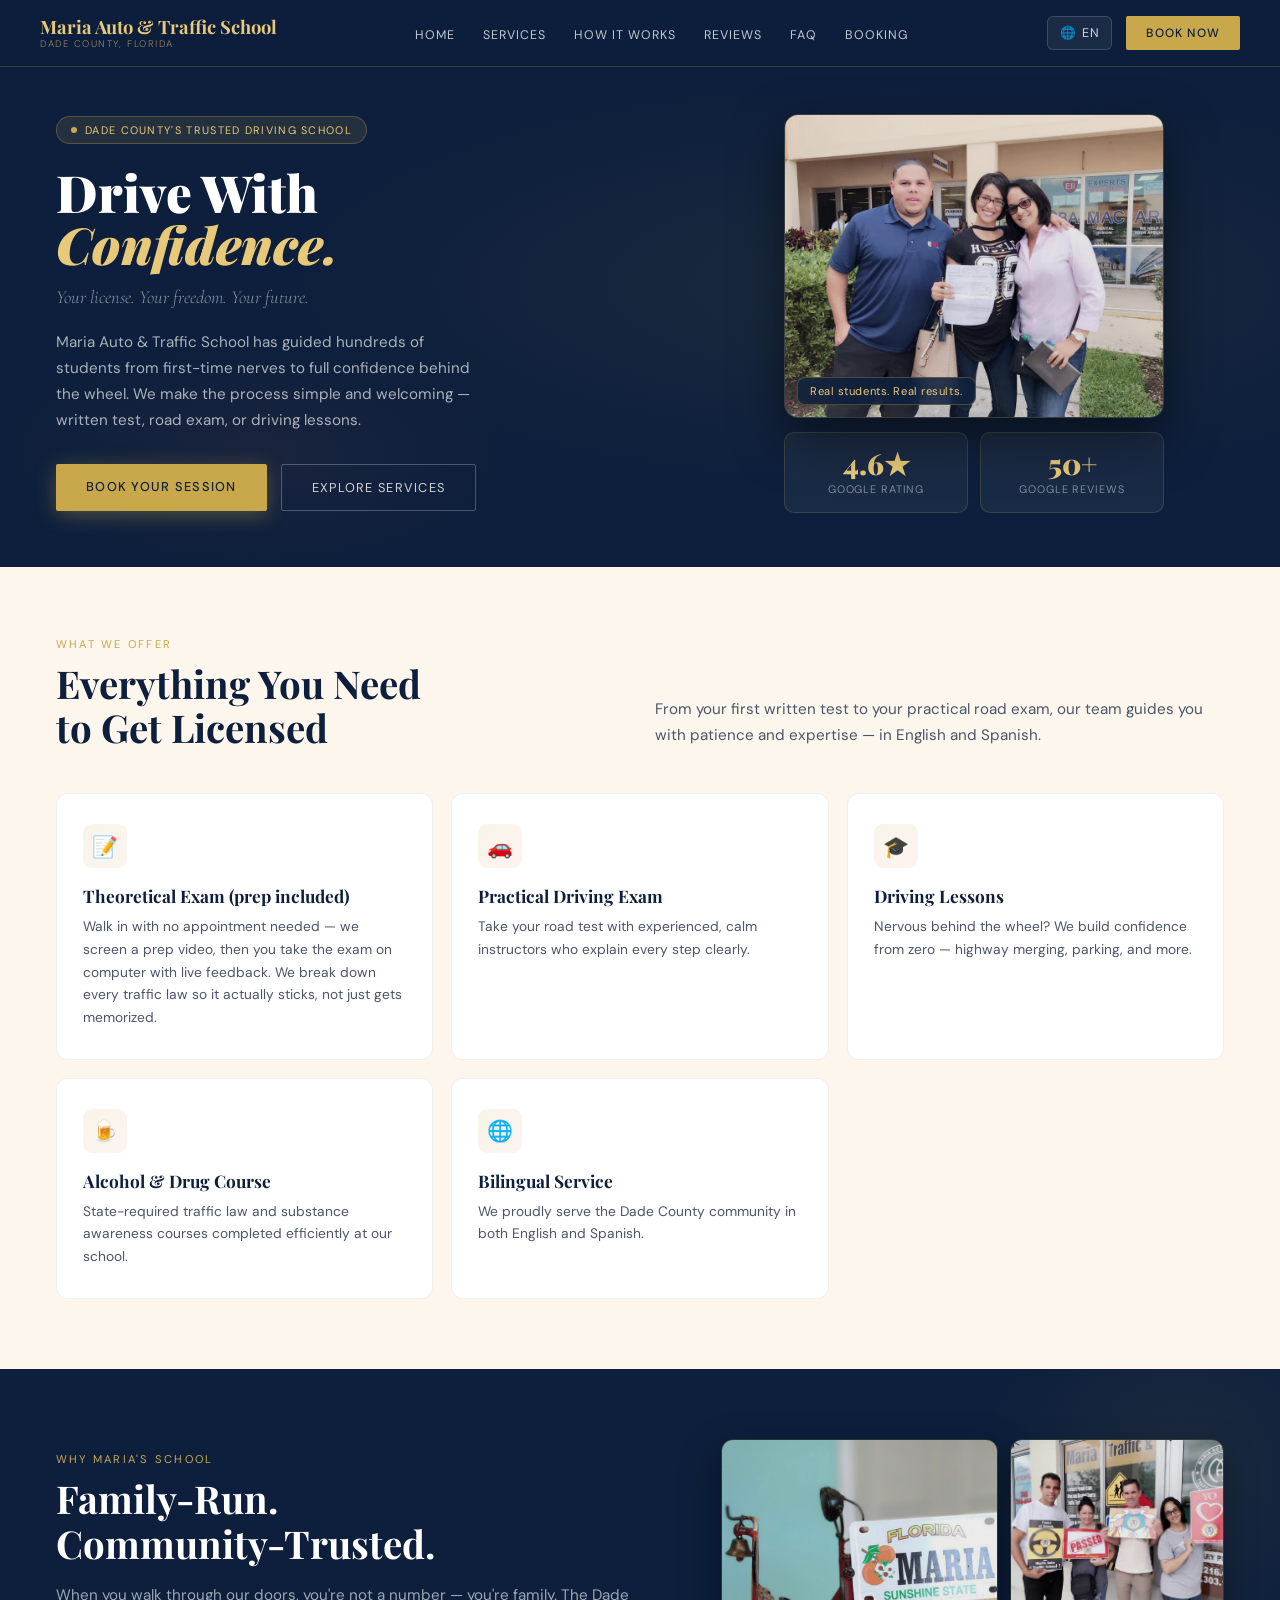
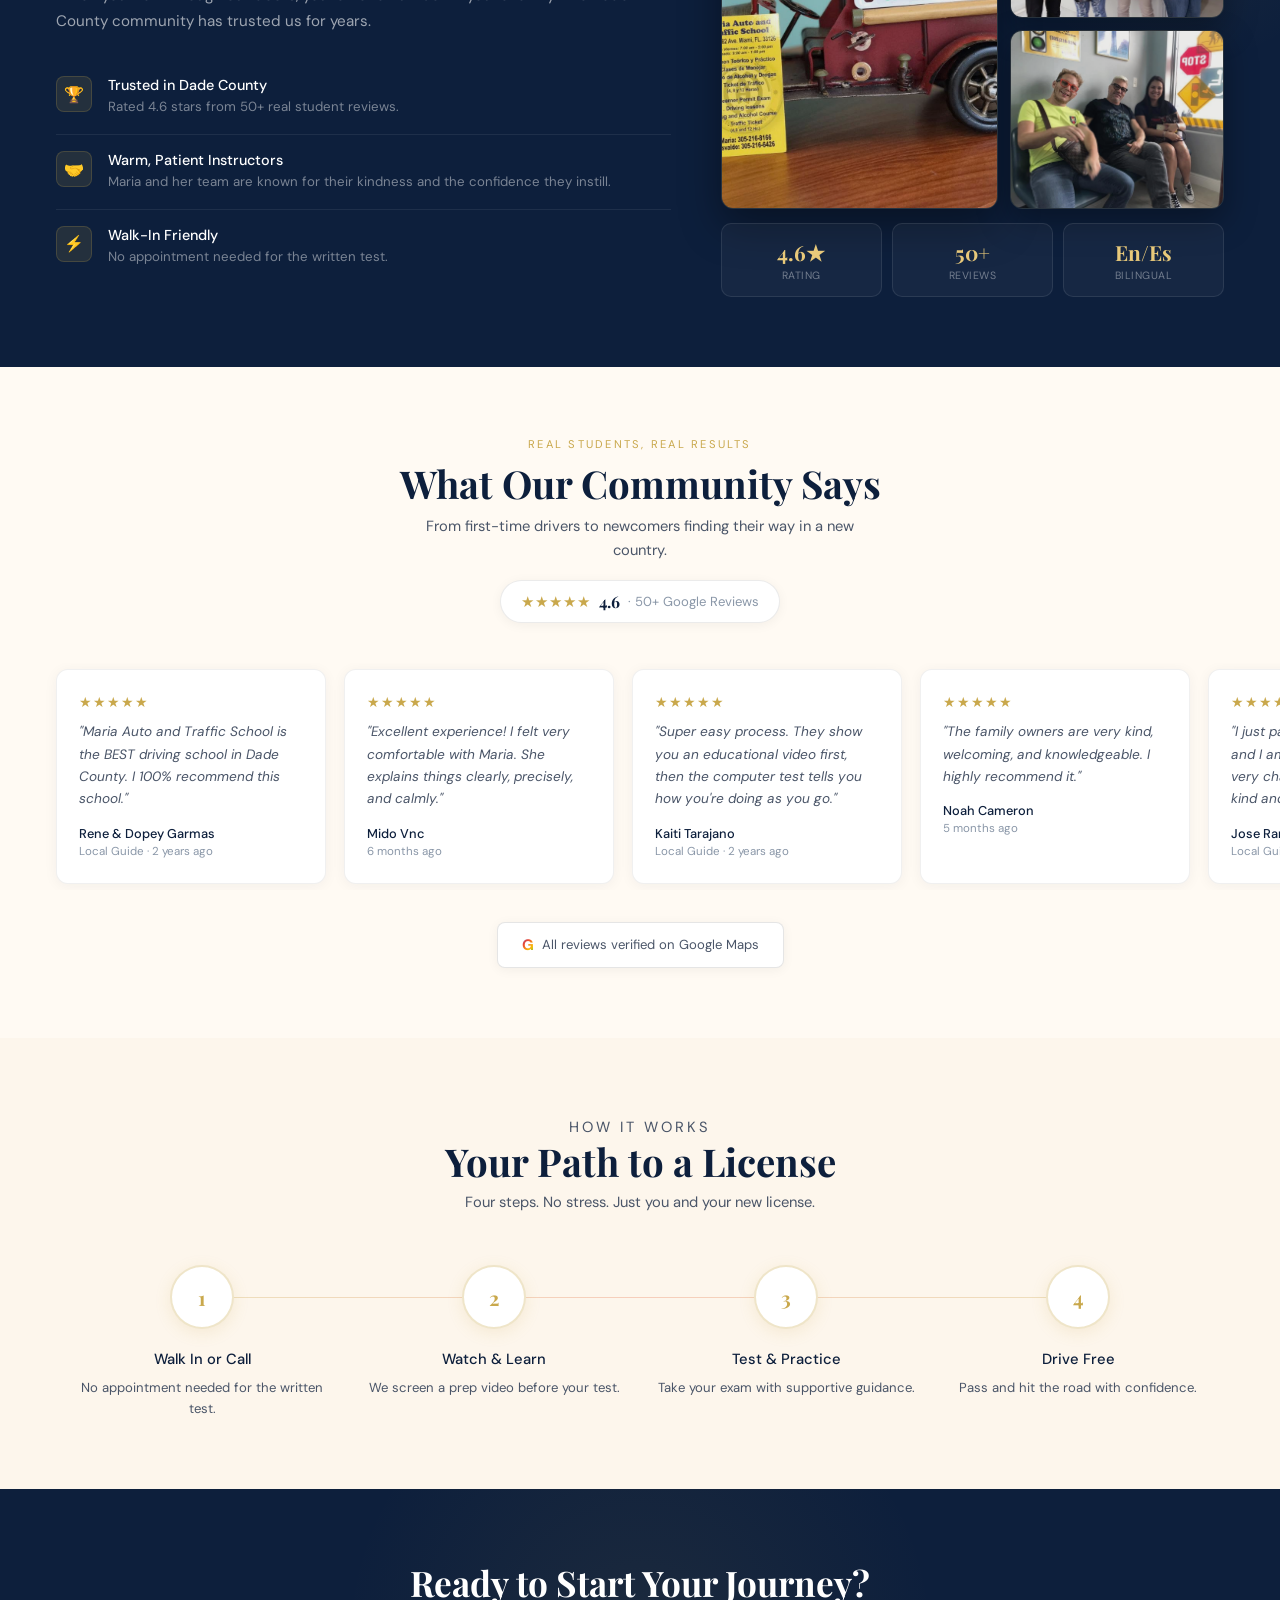
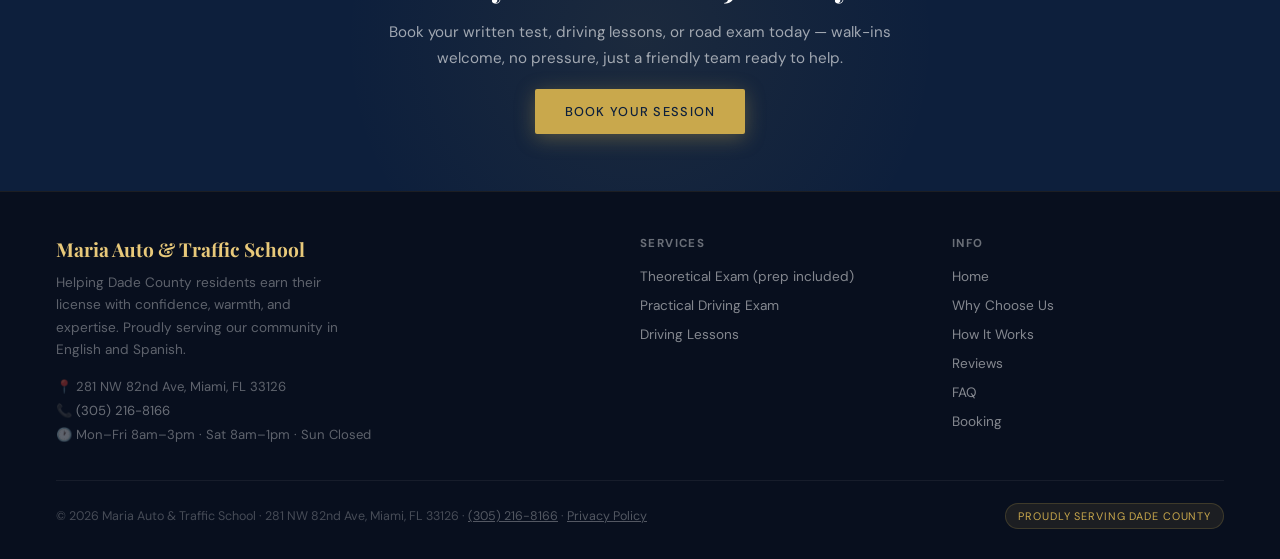
==== commit 86bc0843: "Add files via upload multipage 2" ====
--- a/index.html
+++ b/index.html
@@ -68,13 +68,14 @@
 
 <!-- NAV -->
 <nav>
-  <div class="nav-logo">Maria Auto & Traffic School<span>Dade County, Florida</span></div>
+  <a href="index.html" class="nav-logo">Maria Auto & Traffic School<span>Dade County, Florida</span></a>
   <ul class="nav-links">
+    <li><a href="index.html" data-i18n="nav.home">Home</a></li>
     <li><a href="#services" data-i18n="nav.services">Services</a></li>
     <li><a href="#process" data-i18n="nav.process">How It Works</a></li>
+    <li><a href="#reviews" data-i18n="nav.reviews">Reviews</a></li>
     <li><a href="faq.html" data-i18n="footer.faq">FAQ</a></li>
-    <li><a href="#reviews" data-i18n="nav.reviews">Reviews</a></li>
-    <li><a href="book.html" data-i18n="nav.contact">Contact</a></li>
+    <li><a href="book.html" data-i18n="nav.contact">Booking</a></li>
   </ul>
   <div class="nav-right">
     <div class="lang-switch">
@@ -84,17 +85,18 @@
         <button class="lang-option" data-lang="es">Español</button>
       </div>
     </div>
-    <a href="book.html" class="nav-cta" data-i18n="nav.cta">Get Started</a>
+    <a href="book.html" class="nav-cta" data-i18n="nav.cta">Book Now</a>
     <button class="nav-hamburger" id="hamburger" aria-label="Open menu"><span></span><span></span><span></span></button>
   </div>
 </nav>
 
 <div class="mobile-menu" id="mobile-menu">
+  <a href="index.html" class="mobile-link" data-i18n="nav.home">Home</a>
   <a href="#services" class="mobile-link" data-i18n="nav.services">Services</a>
   <a href="#process" class="mobile-link" data-i18n="nav.process">How It Works</a>
+  <a href="#reviews" class="mobile-link" data-i18n="nav.reviews">Reviews</a>
   <a href="faq.html" class="mobile-link" data-i18n="footer.faq">FAQ</a>
-  <a href="#reviews" class="mobile-link" data-i18n="nav.reviews">Reviews</a>
-  <a href="book.html" class="mobile-link" data-i18n="nav.contact">Contact</a>
+  <a href="book.html" class="mobile-link" data-i18n="nav.contact">Booking</a>
   <div class="mobile-lang">
     <button data-lang="en">English</button>
     <button data-lang="es">Español</button>
@@ -293,11 +295,12 @@
     <div class="footer-col">
       <h4 data-i18n="footer.infoHeader">Info</h4>
       <ul>
+        <li><a href="index.html" data-i18n="nav.home">Home</a></li>
         <li><a href="#why" data-i18n="footer.why">Why Choose Us</a></li>
         <li><a href="#process" data-i18n="nav.process">How It Works</a></li>
+        <li><a href="#reviews" data-i18n="nav.reviews">Reviews</a></li>
         <li><a href="faq.html" data-i18n="footer.faq">FAQ</a></li>
-        <li><a href="#reviews" data-i18n="nav.reviews">Reviews</a></li>
-        <li><a href="book.html" data-i18n="nav.contact">Contact</a></li>
+        <li><a href="book.html" data-i18n="nav.contact">Booking</a></li>
       </ul>
     </div>
   </div>
--- a/style.css
+++ b/style.css
@@ -12,7 +12,8 @@
   }
   *, *::before, *::after { box-sizing: border-box; margin: 0; padding: 0; }
   html { scroll-behavior: smooth; }
-  body { font-family: 'DM Sans', sans-serif; background: var(--warm-white); color: var(--text-dark); overflow-x: hidden; }
+  body { font-family: 'DM Sans', sans-serif; background: var(--warm-white); color: var(--text-dark); overflow-x: hidden; -webkit-tap-highlight-color: transparent; }
+  a, button, input, select, textarea, label { -webkit-tap-highlight-color: transparent; }
 
   /* ── NAV ── */
   nav {
@@ -20,10 +21,10 @@
     display: flex; align-items: center; justify-content: space-between; gap: 20px;
     padding: 16px 40px;
     background: rgba(13,31,60,0.96);
-    backdrop-filter: blur(12px);
+    -webkit-backdrop-filter: blur(12px); backdrop-filter: blur(12px);
     border-bottom: 1px solid rgba(201,168,76,0.2);
   }
-  .nav-logo { font-family: 'Playfair Display', serif; font-size: 1.15rem; font-weight: 700; color: var(--gold-light); line-height: 1.2; white-space: nowrap; }
+  .nav-logo { font-family: 'Playfair Display', serif; font-size: 1.15rem; font-weight: 700; color: var(--gold-light); line-height: 1.2; white-space: nowrap; text-decoration: none; display: block; }
   .nav-logo span { display: block; font-size: 0.6rem; font-weight: 300; letter-spacing: 0.16em; text-transform: uppercase; color: rgba(232,201,122,0.6); font-family: 'DM Sans', sans-serif; }
   .nav-links { display: flex; gap: 28px; list-style: none; flex: 1; justify-content: center; }
   .nav-links a { color: rgba(255,255,255,0.75); text-decoration: none; font-size: 0.78rem; letter-spacing: 0.08em; text-transform: uppercase; transition: color 0.2s; }
@@ -67,7 +68,7 @@
 
   .mobile-menu {
     display: none; position: fixed; top: 60px; left: 0; right: 0; z-index: 99;
-    background: rgba(13,31,60,0.98); backdrop-filter: blur(16px);
+    background: rgba(13,31,60,0.98); -webkit-backdrop-filter: blur(16px); backdrop-filter: blur(16px);
     border-bottom: 1px solid rgba(201,168,76,0.15);
     padding: 20px 24px 26px; flex-direction: column;
   }
@@ -109,7 +110,7 @@
   .hero-photo-wrap { width: 100%; max-width: 380px; display: flex; flex-direction: column; gap: 14px; }
   .hero-photo { position: relative; border-radius: 14px; overflow: hidden; box-shadow: 0 20px 50px rgba(0,0,0,0.5); border: 1px solid rgba(201,168,76,0.2); aspect-ratio: 5/4; }
   .hero-photo img { width: 100%; height: 100%; object-fit: cover; display: block; filter: brightness(0.9) saturate(0.92); }
-  .hero-photo-badge { position: absolute; bottom: 12px; left: 12px; background: rgba(13,31,60,0.85); backdrop-filter: blur(8px); border: 1px solid rgba(201,168,76,0.3); padding: 6px 12px; border-radius: 8px; font-size: 0.7rem; color: var(--gold-light); letter-spacing: 0.05em; }
+  .hero-photo-badge { position: absolute; bottom: 12px; left: 12px; background: rgba(13,31,60,0.85); -webkit-backdrop-filter: blur(8px); backdrop-filter: blur(8px); border: 1px solid rgba(201,168,76,0.3); padding: 6px 12px; border-radius: 8px; font-size: 0.7rem; color: var(--gold-light); letter-spacing: 0.05em; }
   .hero-stats-row { display: grid; grid-template-columns: 1fr 1fr; gap: 12px; }
   .hero-stat-card { background: rgba(255,255,255,0.05); border: 1px solid rgba(201,168,76,0.2); border-radius: 10px; padding: 16px 18px; text-align: center; }
   .stat-number { font-family: 'Playfair Display', serif; font-size: 1.8rem; font-weight: 900; color: var(--gold-light); line-height: 1; }
@@ -200,6 +201,9 @@
   .form-group { margin-bottom: 16px; }
   .form-group label { display: block; font-size: 0.72rem; letter-spacing: 0.08em; text-transform: uppercase; color: rgba(255,255,255,0.4); margin-bottom: 6px; }
   .form-group input, .form-group select, .form-group textarea { width: 100%; background: rgba(255,255,255,0.06); border: 1px solid rgba(255,255,255,0.1); border-radius: 6px; padding: 12px 14px; color: #fff; font-family: 'DM Sans', sans-serif; font-size: 0.9rem; outline: none; transition: border-color 0.2s; -webkit-appearance: none; appearance: none; }
+  @media (max-width: 900px) {
+    .form-group input, .form-group select, .form-group textarea { font-size: 16px; }
+  }
   .form-group select option { background: var(--navy-mid); color: #fff; }
   .form-group input:focus, .form-group select:focus, .form-group textarea:focus { border-color: rgba(201,168,76,0.4); }
   .form-group input::placeholder, .form-group textarea::placeholder { color: rgba(255,255,255,0.25); }
@@ -253,7 +257,7 @@
   .field-error-msg.visible { display: block; }
   .booking-modal-overlay {
     display: none; position: fixed; inset: 0; z-index: 250;
-    background: rgba(8,15,30,0.85); backdrop-filter: blur(6px);
+    background: rgba(8,15,30,0.85); -webkit-backdrop-filter: blur(6px); backdrop-filter: blur(6px);
     align-items: center; justify-content: center; padding: 20px;
   }
   .booking-modal-overlay.open { display: flex; }
@@ -271,7 +275,7 @@
   .booking-modal-box p { font-size: 0.92rem; color: var(--text-mid); line-height: 1.7; margin-bottom: 22px; }
   .booking-modal-actions { display: flex; gap: 10px; }
   .booking-modal-actions button {
-    flex: 1; padding: 12px; border-radius: 6px; font-size: 0.82rem; font-weight: 500;
+    flex: 1; padding: 14px 12px; min-height: 46px; border-radius: 6px; font-size: 0.82rem; font-weight: 500;
     letter-spacing: 0.06em; text-transform: uppercase; cursor: pointer; border: none;
     font-family: 'DM Sans', sans-serif; transition: all 0.2s;
   }
@@ -284,7 +288,7 @@
   .day-pill-item input[type="checkbox"] { position: absolute; opacity: 0; width: 0; height: 0; }
   .day-pill-item label {
     display: flex; align-items: center; justify-content: center;
-    width: 42px; height: 38px; border-radius: 6px; cursor: pointer;
+    width: 44px; height: 44px; border-radius: 6px; cursor: pointer;
     font-size: 0.78rem; font-weight: 500; color: rgba(255,255,255,0.6);
     border: 1px solid rgba(255,255,255,0.1); background: rgba(255,255,255,0.04);
     transition: all 0.2s; user-select: none;
@@ -306,6 +310,8 @@
   .location-toggle-item input:checked + label { border-color: var(--gold); background: rgba(201,168,76,0.12); color: #fff; }
   .location-address-group { display: none; }
   .location-address-group.visible { display: block; }
+  .lessons-count-custom-group { display: none; }
+  .lessons-count-custom-group.visible { display: block; }
   .checkbox-item { position: relative; }
   .checkbox-item input[type="checkbox"] { position: absolute; opacity: 0; width: 0; height: 0; }
   .checkbox-item label {
@@ -417,7 +423,7 @@
   .faq-answer p { padding: 0 4px 20px; font-size: 0.9rem; color: var(--text-mid); line-height: 1.7; }
 
   /* ── MODAL ── */
-  .modal-overlay { display: none; position: fixed; inset: 0; z-index: 200; background: rgba(8,15,30,0.85); backdrop-filter: blur(6px); align-items: center; justify-content: center; padding: 20px; }
+  .modal-overlay { display: none; position: fixed; inset: 0; z-index: 200; background: rgba(8,15,30,0.85); -webkit-backdrop-filter: blur(6px); backdrop-filter: blur(6px); align-items: center; justify-content: center; padding: 20px; }
   .modal-overlay.open { display: flex; }
   .modal-box { background: var(--warm-white); border-radius: 16px; max-width: 700px; width: 100%; max-height: 86vh; display: flex; flex-direction: column; box-shadow: 0 32px 80px rgba(0,0,0,0.5); animation: modal-in 0.25s ease; }
   @keyframes modal-in { from { opacity: 0; transform: translateY(20px) scale(0.98); } to { opacity: 1; transform: translateY(0) scale(1); } }
